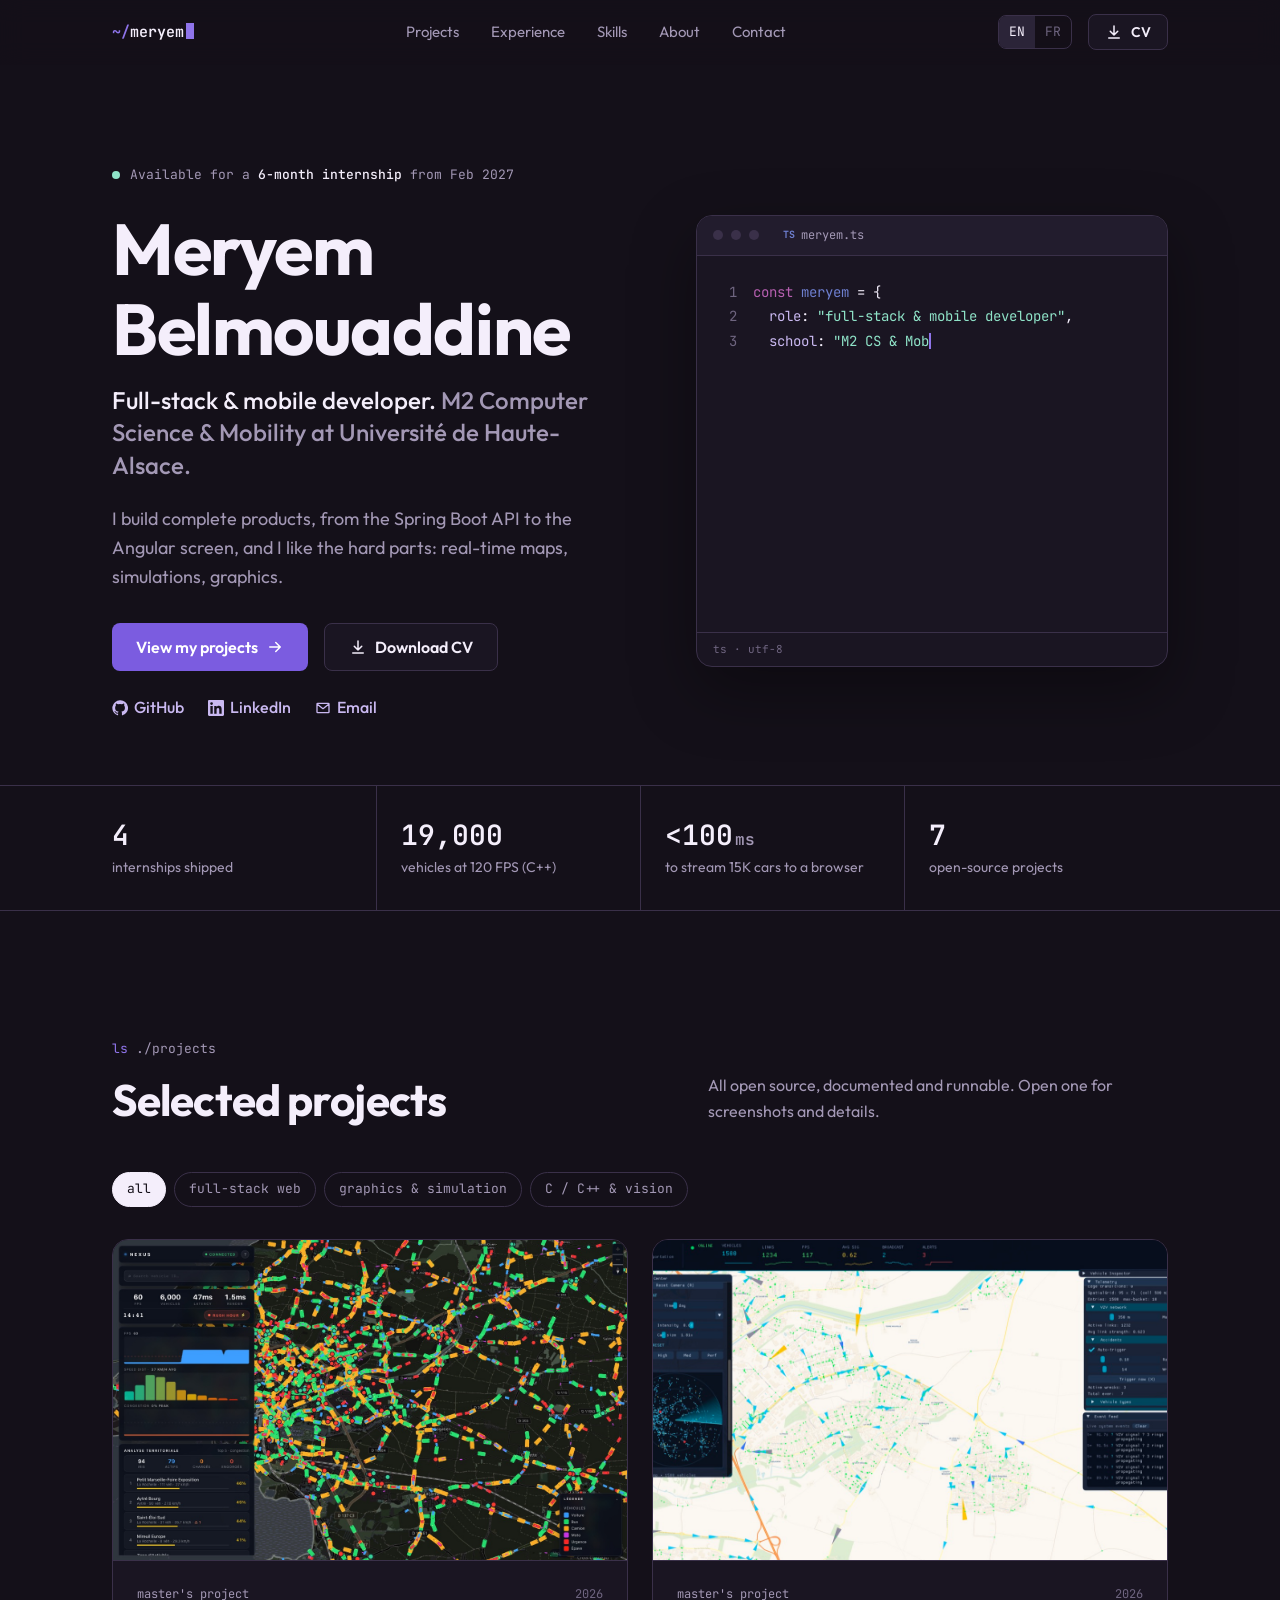
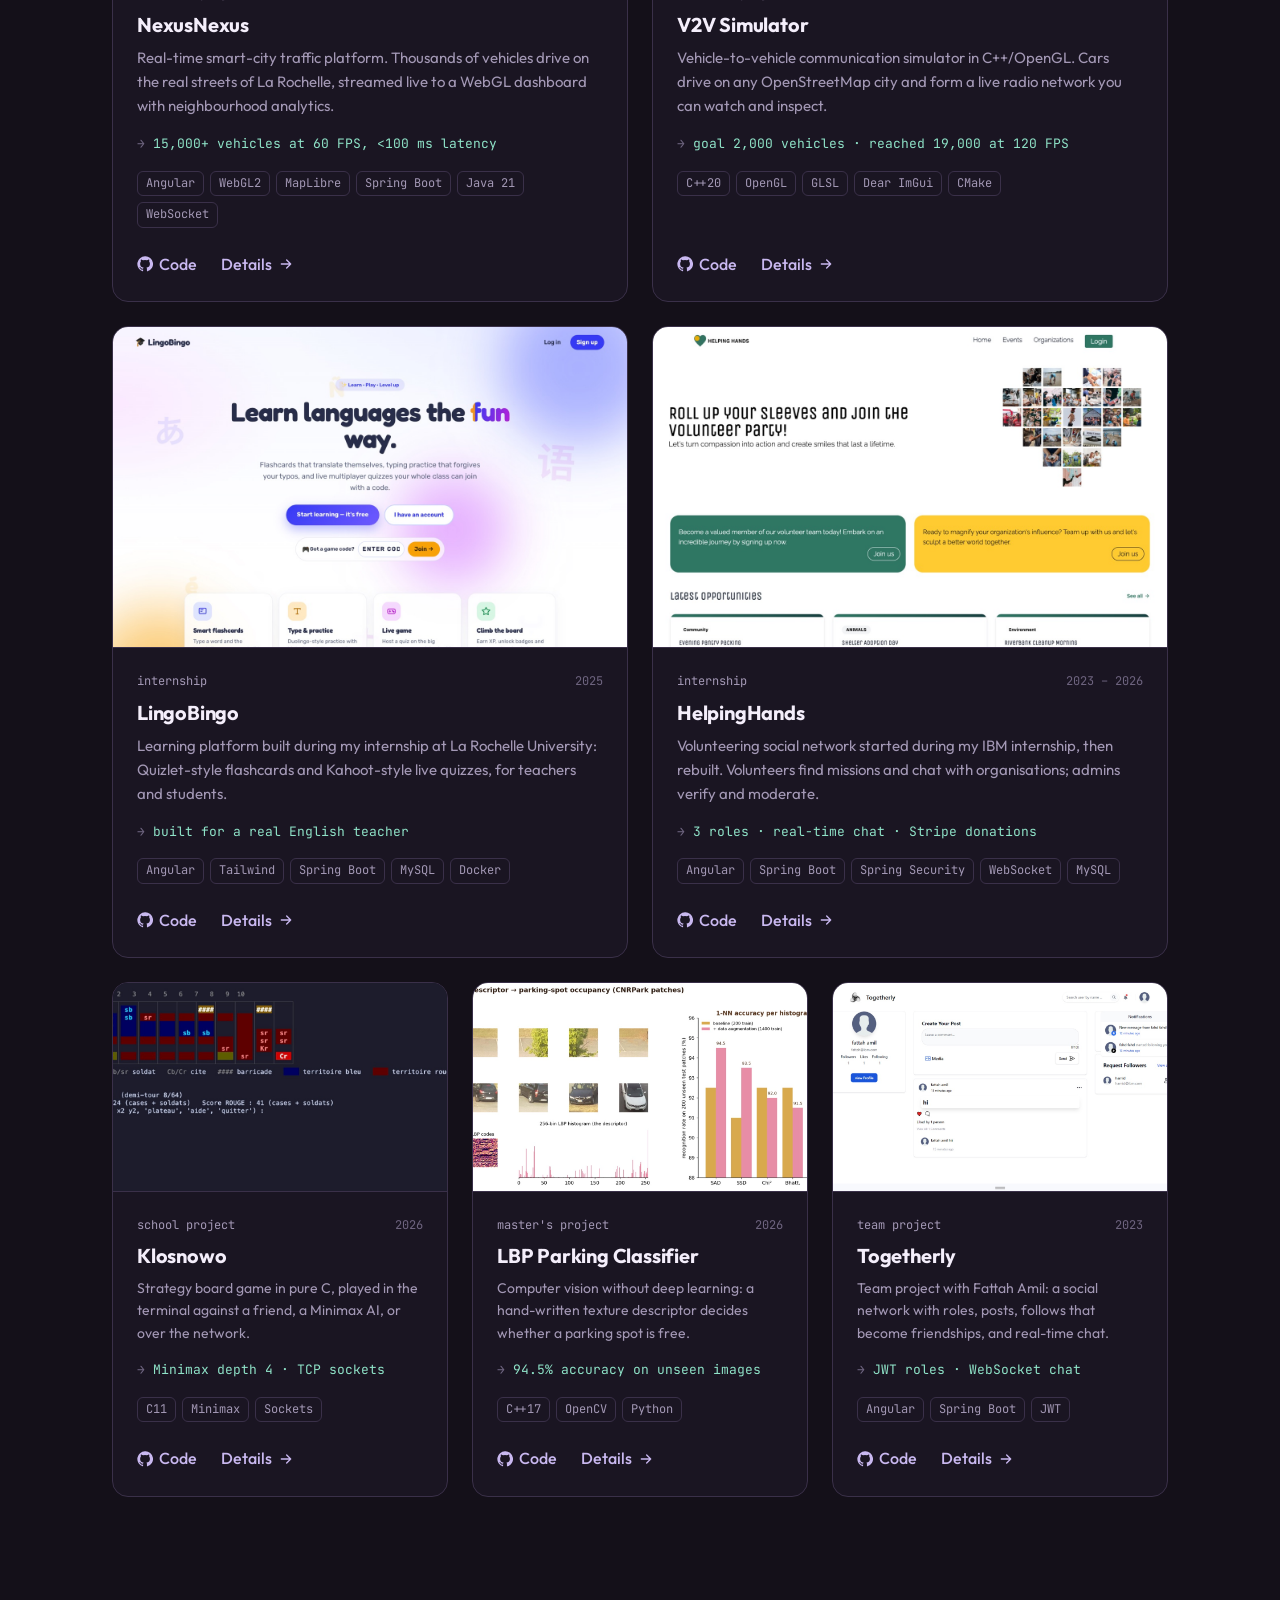
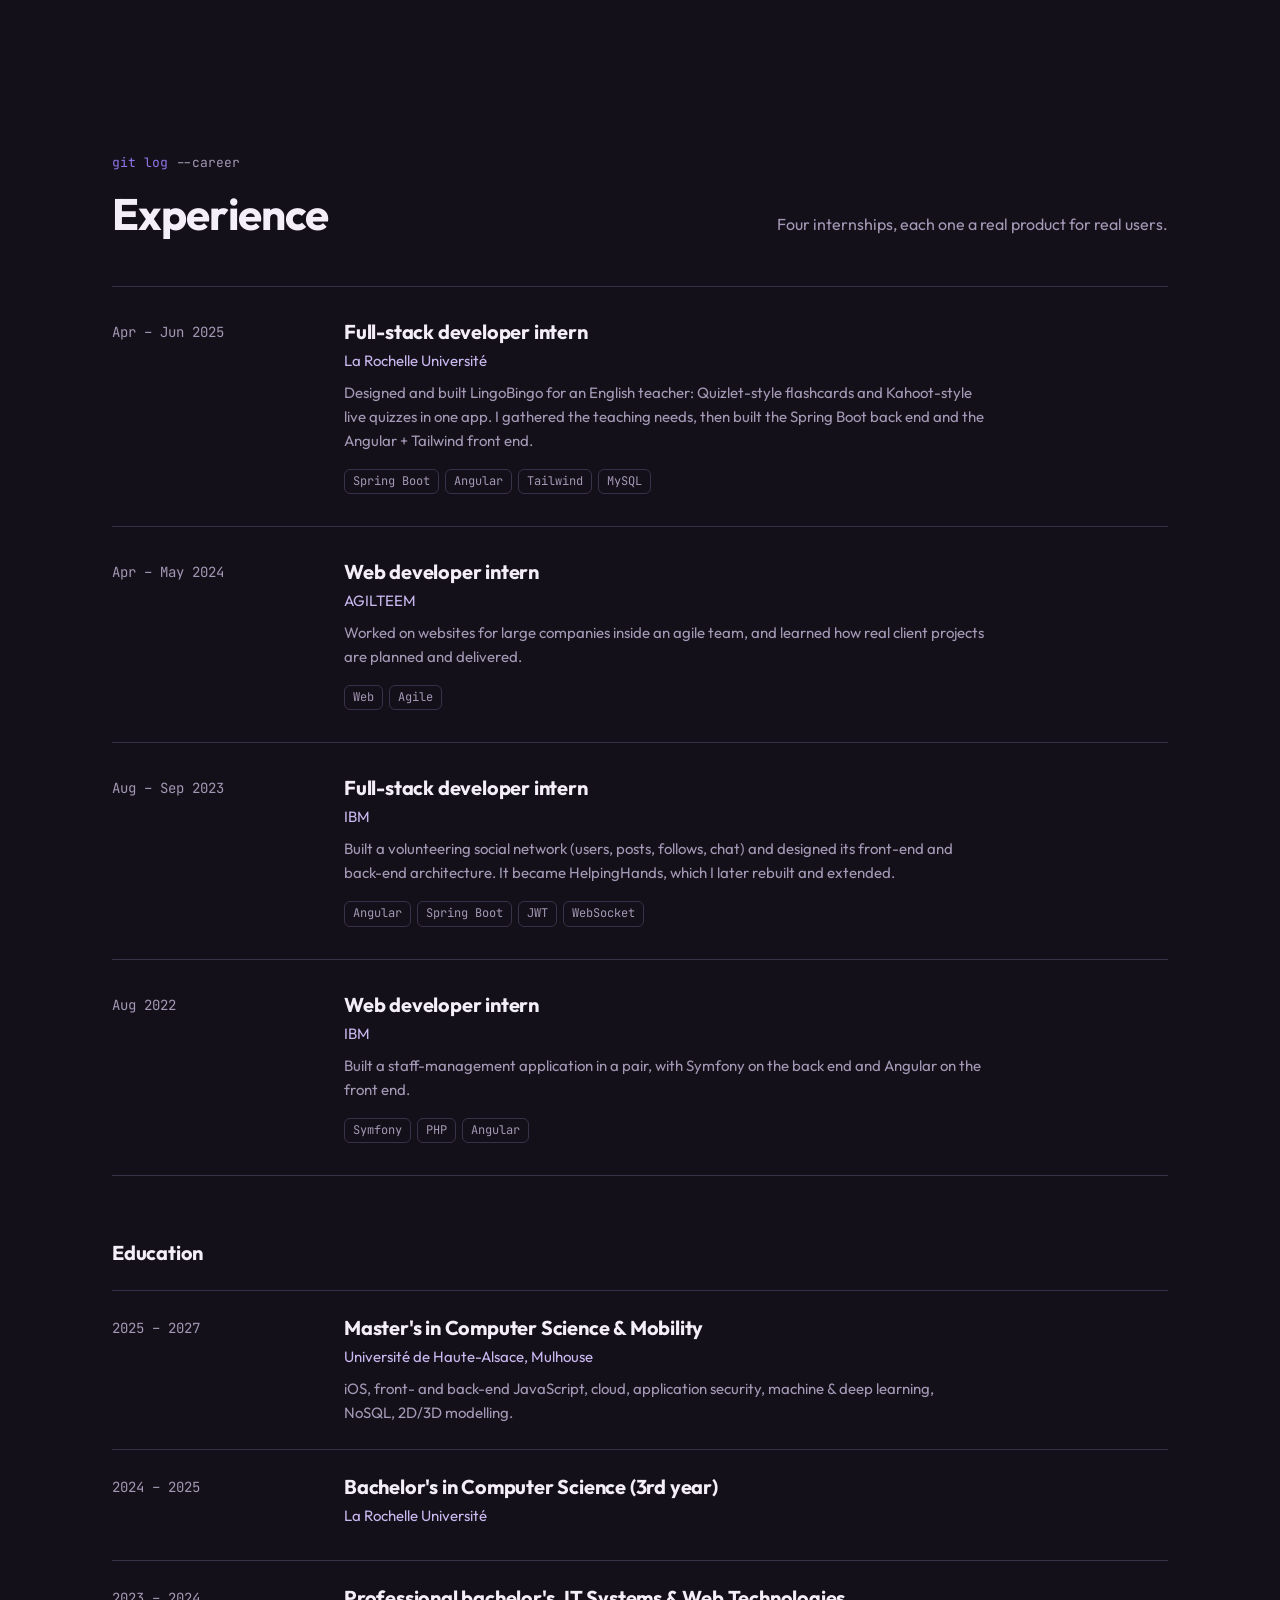
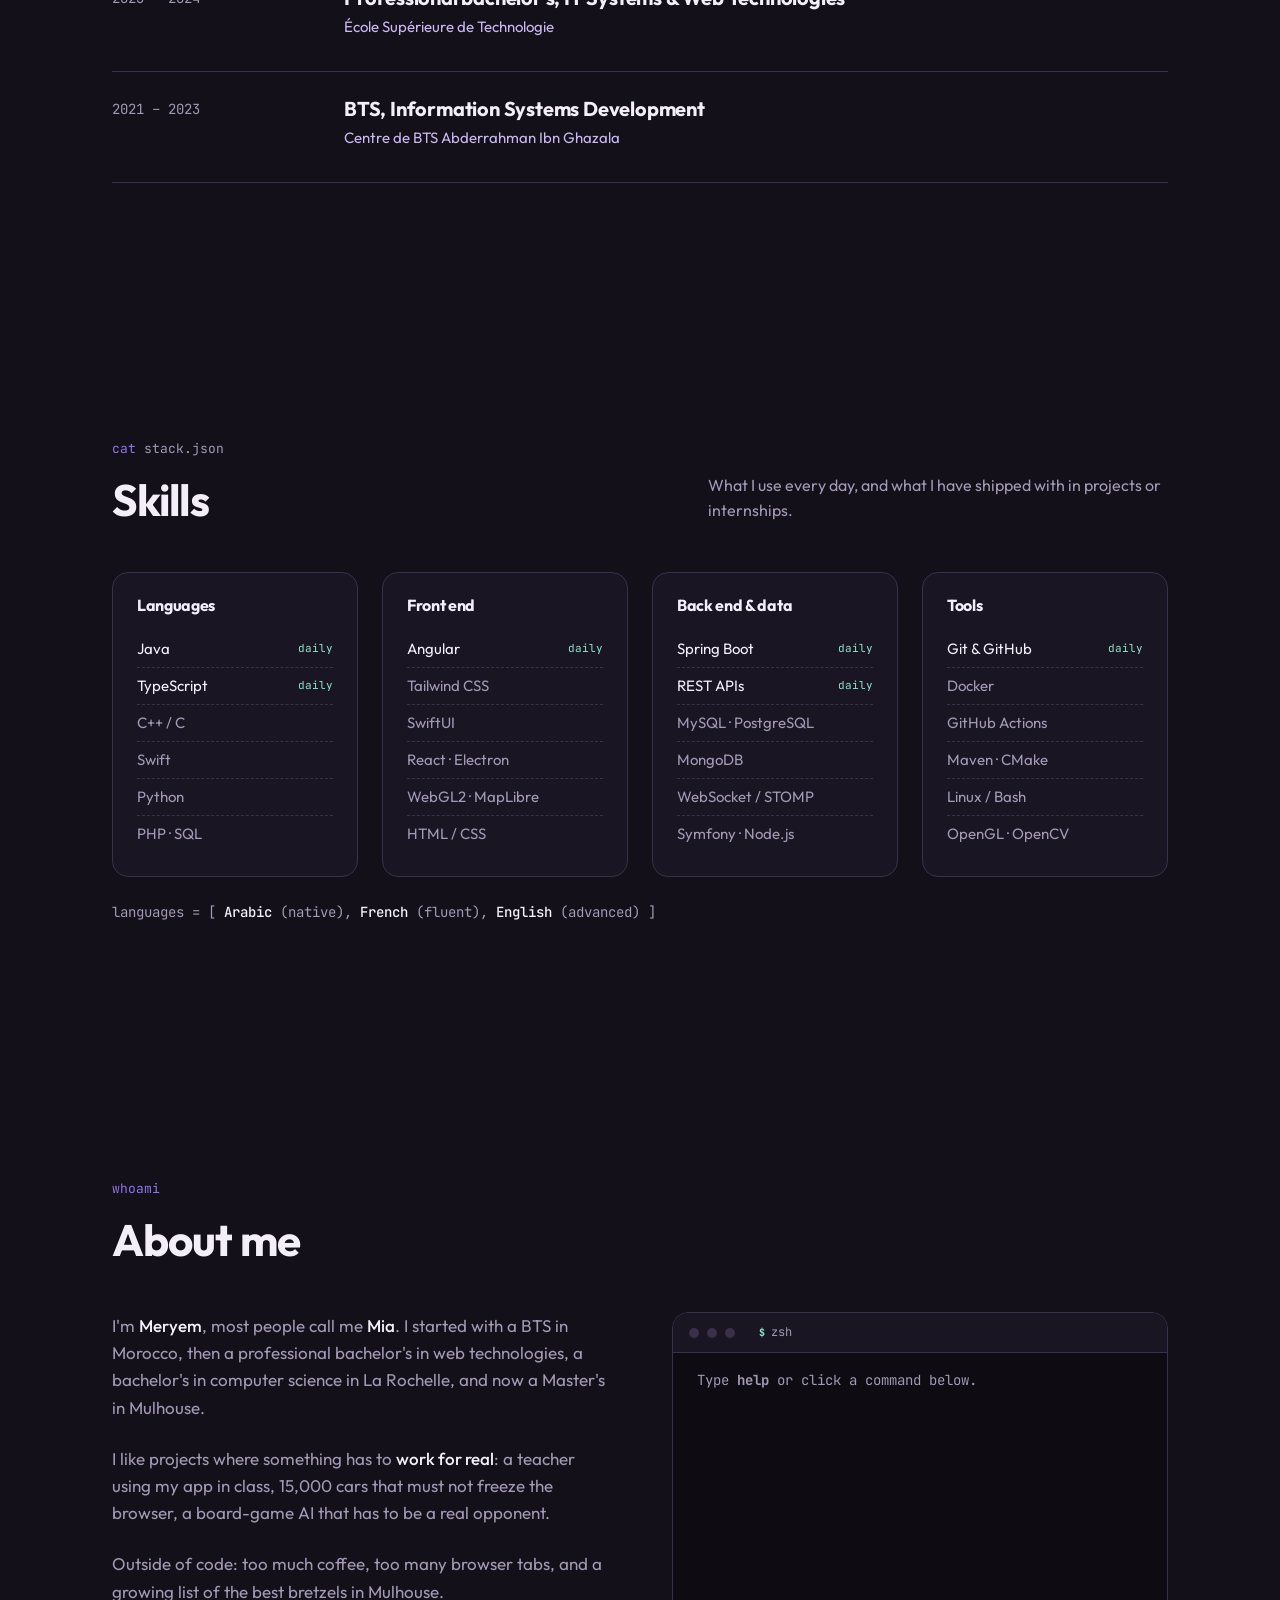
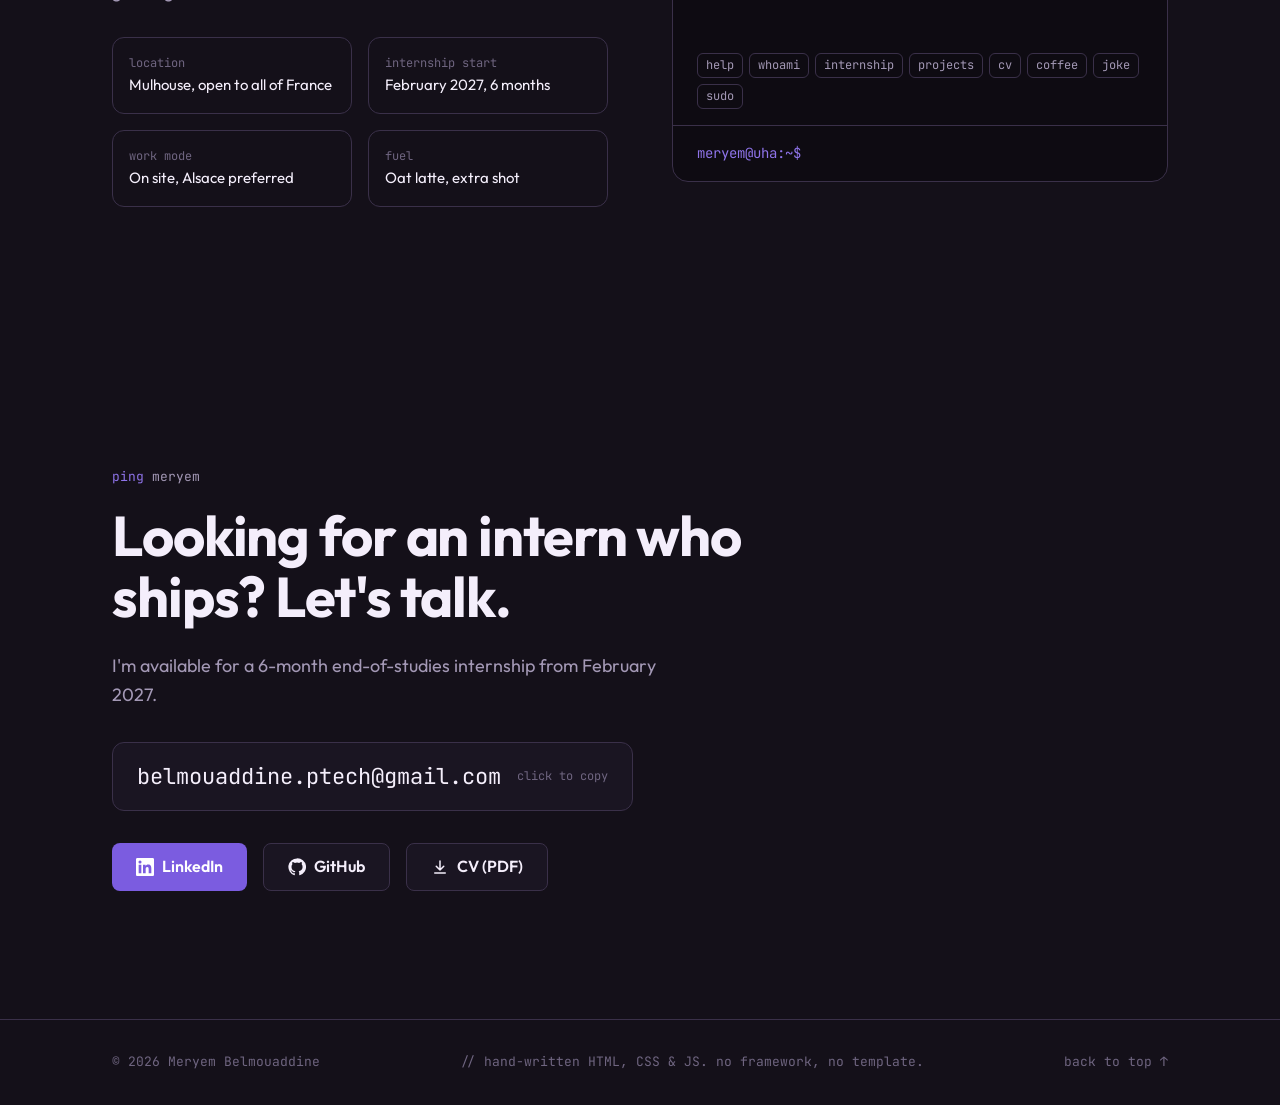
==== index.html @ edc2e223 "Redesign: dark Bloom palette, clear hierarchy, code editor hero, terminal" ====
<!DOCTYPE html>
<html lang="en">
<head>
<meta charset="UTF-8">
<meta name="viewport" content="width=device-width, initial-scale=1.0">
<title>Meryem Belmouaddine · Full-stack &amp; mobile developer</title>
<meta name="description" content="Meryem Belmouaddine, Master's student in Computer Science &amp; Mobility (Université de Haute-Alsace). Full-stack &amp; mobile developer looking for a 6-month end-of-studies internship from February 2027.">
<meta name="author" content="Meryem Belmouaddine">
<meta name="theme-color" content="#141019">
<meta name="color-scheme" content="dark">
<link rel="canonical" href="https://miaaa3.github.io/">
<meta property="og:type" content="website">
<meta property="og:url" content="https://miaaa3.github.io/">
<meta property="og:title" content="Meryem Belmouaddine · Full-stack &amp; mobile developer">
<meta property="og:description" content="M2 Computer Science &amp; Mobility · 4 internships (IBM ×2, AGILTEEM, La Rochelle University) · looking for a 6-month internship from Feb 2027.">
<meta property="og:image" content="https://miaaa3.github.io/assets/og-image.png">
<meta name="twitter:card" content="summary_large_image">
<link rel="icon" href="assets/favicon.svg" type="image/svg+xml">
<link rel="preconnect" href="https://fonts.googleapis.com">
<link rel="preconnect" href="https://fonts.gstatic.com" crossorigin>
<link href="https://fonts.googleapis.com/css2?family=Outfit:wght@400;500;600;700&family=JetBrains+Mono:ital,wght@0,400;0,500;0,600;1,400&display=swap" rel="stylesheet">
<link rel="stylesheet" href="css/style.css">
<script type="application/ld+json">
{"@context":"https://schema.org","@type":"Person","name":"Meryem Belmouaddine","jobTitle":"Full-stack & mobile developer","url":"https://miaaa3.github.io/",
 "sameAs":["https://github.com/miaaa3","https://www.linkedin.com/in/meryem-belmouaddine"]}
</script>
</head>
<body>
<a class="skip-link" href="#main" data-i18n="skip">Skip to content</a>

<svg width="0" height="0" style="position:absolute" aria-hidden="true">
  <symbol id="i-github" viewBox="0 0 24 24"><path fill="currentColor" d="M12 .5a11.5 11.5 0 0 0-3.64 22.41c.58.1.79-.25.79-.56v-2c-3.2.7-3.88-1.37-3.88-1.37-.53-1.33-1.28-1.69-1.28-1.69-1.05-.71.08-.7.08-.7 1.16.08 1.77 1.19 1.77 1.19 1.03 1.77 2.71 1.26 3.37.96.1-.75.4-1.26.73-1.55-2.56-.29-5.25-1.28-5.25-5.69 0-1.26.45-2.29 1.19-3.1-.12-.29-.52-1.46.11-3.05 0 0 .97-.31 3.17 1.18a11 11 0 0 1 5.77 0c2.2-1.49 3.17-1.18 3.17-1.18.63 1.59.23 2.76.11 3.05.74.81 1.19 1.84 1.19 3.1 0 4.42-2.7 5.39-5.27 5.68.41.36.78 1.06.78 2.14v3.17c0 .31.21.67.8.56A11.5 11.5 0 0 0 12 .5Z"/></symbol>
  <symbol id="i-linkedin" viewBox="0 0 24 24"><path fill="currentColor" d="M20.45 20.45h-3.56v-5.57c0-1.33-.03-3.04-1.85-3.04-1.86 0-2.14 1.45-2.14 2.95v5.66H9.35V9h3.41v1.56h.05c.48-.9 1.64-1.85 3.37-1.85 3.6 0 4.27 2.37 4.27 5.46v6.28ZM5.34 7.43a2.06 2.06 0 1 1 0-4.13 2.06 2.06 0 0 1 0 4.13ZM7.12 20.45H3.56V9h3.56v11.45ZM22.22 0H1.77C.79 0 0 .77 0 1.73v20.54C0 23.23.79 24 1.77 24h20.45c.98 0 1.78-.77 1.78-1.73V1.73C24 .77 23.2 0 22.22 0Z"/></symbol>
  <symbol id="i-mail" viewBox="0 0 24 24"><path fill="none" stroke="currentColor" stroke-width="2" stroke-linecap="round" stroke-linejoin="round" d="M4 5h16a1 1 0 0 1 1 1v12a1 1 0 0 1-1 1H4a1 1 0 0 1-1-1V6a1 1 0 0 1 1-1Zm-1 1 9 7 9-7"/></symbol>
  <symbol id="i-down" viewBox="0 0 24 24"><path fill="none" stroke="currentColor" stroke-width="2" stroke-linecap="round" stroke-linejoin="round" d="M12 4v12m0 0-5-5m5 5 5-5M5 20h14"/></symbol>
  <symbol id="i-arrow" viewBox="0 0 24 24"><path fill="none" stroke="currentColor" stroke-width="2" stroke-linecap="round" stroke-linejoin="round" d="M5 12h14m-6-6 6 6-6 6"/></symbol>
  <symbol id="i-ext" viewBox="0 0 24 24"><path fill="none" stroke="currentColor" stroke-width="2" stroke-linecap="round" stroke-linejoin="round" d="M14 4h6v6m0-6-9 9M19 14v5a1 1 0 0 1-1 1H5a1 1 0 0 1-1-1V6a1 1 0 0 1 1-1h5"/></symbol>
  <symbol id="i-x" viewBox="0 0 24 24"><path fill="none" stroke="currentColor" stroke-width="2" stroke-linecap="round" d="M6 6l12 12M18 6 6 18"/></symbol>
  <symbol id="i-left" viewBox="0 0 24 24"><path fill="none" stroke="currentColor" stroke-width="2" stroke-linecap="round" stroke-linejoin="round" d="m15 6-6 6 6 6"/></symbol>
  <symbol id="i-right" viewBox="0 0 24 24"><path fill="none" stroke="currentColor" stroke-width="2" stroke-linecap="round" stroke-linejoin="round" d="m9 6 6 6-6 6"/></symbol>
  <symbol id="i-menu" viewBox="0 0 24 24"><path fill="none" stroke="currentColor" stroke-width="2" stroke-linecap="round" d="M4 7h16M4 12h16M4 17h16"/></symbol>
</svg>

<header class="nav" id="nav">
  <div class="container">
    <a href="#top" class="brand" aria-label="Meryem Belmouaddine, back to top"><span class="p">~/</span>meryem<span class="cur" aria-hidden="true"></span></a>
    <nav aria-label="Main">
      <ul class="nav-links" id="navLinks">
        <li><a href="#projects" data-i18n="nav.projects">Projects</a></li>
        <li><a href="#experience" data-i18n="nav.exp">Experience</a></li>
        <li><a href="#skills" data-i18n="nav.skills">Skills</a></li>
        <li><a href="#about" data-i18n="nav.about">About</a></li>
        <li><a href="#contact" data-i18n="nav.contact">Contact</a></li>
      </ul>
    </nav>
    <div class="nav-right">
      <div class="lang" role="group" aria-label="Language">
        <button type="button" data-lang="en" aria-pressed="true">EN</button>
        <button type="button" data-lang="fr" aria-pressed="false">FR</button>
      </div>
      <a class="btn btn-secondary btn-sm nav-cv" href="assets/CV-Meryem-Belmouaddine.pdf" target="_blank" rel="noopener"><svg aria-hidden="true"><use href="#i-down"/></svg><span data-i18n="nav.cv">CV</span></a>
      <button class="menu-btn" id="menuBtn" type="button" aria-label="Menu" aria-expanded="false" aria-controls="navLinks"><svg aria-hidden="true"><use href="#i-menu"/></svg></button>
    </div>
  </div>
</header>

<main id="main">
<!-- ============ HERO ============ -->
<section class="hero" id="top">
  <div class="container">
    <div>
      <p class="status"><span class="dot" aria-hidden="true"></span><span data-i18n="hero.status">Available for a <b>6-month internship</b> from Feb 2027</span></p>
      <h1 class="h1">Meryem Belmouaddine</h1>
      <p class="role" data-i18n="hero.role"><b>Full-stack &amp; mobile developer.</b> M2 Computer Science &amp; Mobility at Université de Haute-Alsace.</p>
      <p class="lead" data-i18n="hero.lead">I build complete products, from the Spring Boot API to the Angular screen, and I like the hard parts: real-time maps, simulations, graphics.</p>
      <div class="hero-actions">
        <a href="#projects" class="btn btn-primary"><span data-i18n="hero.cta1">View my projects</span><svg aria-hidden="true"><use href="#i-arrow"/></svg></a>
        <a href="assets/CV-Meryem-Belmouaddine.pdf" class="btn btn-secondary" target="_blank" rel="noopener"><svg aria-hidden="true"><use href="#i-down"/></svg><span data-i18n="hero.cta2">Download CV</span></a>
      </div>
      <div class="hero-links">
        <a class="text-link" href="https://github.com/miaaa3" target="_blank" rel="noopener"><svg aria-hidden="true"><use href="#i-github"/></svg>GitHub</a>
        <a class="text-link" href="https://www.linkedin.com/in/meryem-belmouaddine" target="_blank" rel="noopener"><svg aria-hidden="true"><use href="#i-linkedin"/></svg>LinkedIn</a>
        <a class="text-link" href="mailto:belmouaddine.ptech@gmail.com"><svg aria-hidden="true"><use href="#i-mail"/></svg>Email</a>
      </div>
    </div>

    <div class="editor" aria-label="Code snippet describing Meryem">
      <div class="editor-bar" aria-hidden="true"><i></i><i></i><i></i><span class="editor-tab">meryem.ts</span></div>
      <pre id="code" aria-hidden="true"></pre>
      <div class="editor-foot" aria-hidden="true"><span id="codeStatus">ts · utf-8</span><span class="ok" id="codeOk"></span></div>
    </div>
  </div>
</section>

<div class="metrics">
  <div class="container">
    <div class="metric"><div class="num"><span class="count" data-to="4">4</span></div><div class="lbl" data-i18n="m.1">internships shipped</div></div>
    <div class="metric"><div class="num"><span class="count" data-to="19000">19,000</span></div><div class="lbl" data-i18n="m.2">vehicles at 120 FPS (C++)</div></div>
    <div class="metric"><div class="num">&lt;<span class="count" data-to="100">100</span><small>ms</small></div><div class="lbl" data-i18n="m.3">to stream 15K cars to a browser</div></div>
    <div class="metric"><div class="num"><span class="count" data-to="7">7</span></div><div class="lbl" data-i18n="m.4">open-source projects</div></div>
  </div>
</div>

<!-- ============ PROJECTS ============ -->
<section class="section" id="projects">
  <div class="container">
    <div class="section-head">
      <div>
        <span class="label"><span class="k">ls</span> ./projects</span>
        <h2 class="h2" data-i18n="proj.title">Selected projects</h2>
      </div>
      <p data-i18n="proj.sub">All open source, documented and runnable. Open one for screenshots and details.</p>
    </div>
    <div class="filters" role="group" aria-label="Filter projects">
      <button type="button" data-filter="all" aria-pressed="true" data-i18n="filter.all">all</button>
      <button type="button" data-filter="web" aria-pressed="false" data-i18n="filter.web">full-stack web</button>
      <button type="button" data-filter="graphics" aria-pressed="false" data-i18n="filter.graphics">graphics &amp; simulation</button>
      <button type="button" data-filter="systems" aria-pressed="false" data-i18n="filter.systems">C / C++ &amp; vision</button>
    </div>
    <div class="grid-featured" id="featured"></div>
    <div class="grid-more" id="more"></div>
  </div>
</section>

<!-- ============ EXPERIENCE ============ -->
<section class="section" id="experience">
  <div class="container">
    <div class="section-head">
      <div>
        <span class="label"><span class="k">git log</span> --career</span>
        <h2 class="h2" data-i18n="exp.title">Experience</h2>
      </div>
      <p data-i18n="exp.sub">Four internships, each one a real product for real users.</p>
    </div>
    <div class="rows">
      <article class="row reveal">
        <div class="when" data-i18n="exp.1.date">Apr – Jun 2025</div>
        <div>
          <h3 class="h3" data-i18n="exp.1.role">Full-stack developer intern</h3>
          <div class="org">La Rochelle Université</div>
          <p data-i18n="exp.1.desc">Designed and built LingoBingo for an English teacher: Quizlet-style flashcards and Kahoot-style live quizzes in one app. I gathered the teaching needs, then built the Spring Boot back end and the Angular + Tailwind front end.</p>
          <div class="tags"><span class="tag">Spring Boot</span><span class="tag">Angular</span><span class="tag">Tailwind</span><span class="tag">MySQL</span></div>
        </div>
      </article>
      <article class="row reveal">
        <div class="when" data-i18n="exp.2.date">Apr – May 2024</div>
        <div>
          <h3 class="h3" data-i18n="exp.2.role">Web developer intern</h3>
          <div class="org">AGILTEEM</div>
          <p data-i18n="exp.2.desc">Worked on websites for large companies inside an agile team, and learned how real client projects are planned and delivered.</p>
          <div class="tags"><span class="tag">Web</span><span class="tag">Agile</span></div>
        </div>
      </article>
      <article class="row reveal">
        <div class="when" data-i18n="exp.3.date">Aug – Sep 2023</div>
        <div>
          <h3 class="h3" data-i18n="exp.3.role">Full-stack developer intern</h3>
          <div class="org">IBM</div>
          <p data-i18n="exp.3.desc">Built a volunteering social network (users, posts, follows, chat) and designed its front-end and back-end architecture. It became HelpingHands, which I later rebuilt and extended.</p>
          <div class="tags"><span class="tag">Angular</span><span class="tag">Spring Boot</span><span class="tag">JWT</span><span class="tag">WebSocket</span></div>
        </div>
      </article>
      <article class="row reveal">
        <div class="when" data-i18n="exp.4.date">Aug 2022</div>
        <div>
          <h3 class="h3" data-i18n="exp.4.role">Web developer intern</h3>
          <div class="org">IBM</div>
          <p data-i18n="exp.4.desc">Built a staff-management application in a pair, with Symfony on the back end and Angular on the front end.</p>
          <div class="tags"><span class="tag">Symfony</span><span class="tag">PHP</span><span class="tag">Angular</span></div>
        </div>
      </article>
    </div>

    <h3 class="h3 sub-head" data-i18n="edu.title">Education</h3>
    <div class="rows edu">
      <div class="row reveal"><div class="when">2025 – 2027</div><div><h3 class="h3" data-i18n="edu.1">Master's in Computer Science &amp; Mobility</h3><div class="org">Université de Haute-Alsace, Mulhouse</div><p data-i18n="edu.1.desc">iOS, front- and back-end JavaScript, cloud, application security, machine &amp; deep learning, NoSQL, 2D/3D modelling.</p></div></div>
      <div class="row reveal"><div class="when">2024 – 2025</div><div><h3 class="h3" data-i18n="edu.2">Bachelor's in Computer Science (3rd year)</h3><div class="org">La Rochelle Université</div></div></div>
      <div class="row reveal"><div class="when">2023 – 2024</div><div><h3 class="h3" data-i18n="edu.3">Professional bachelor's, IT Systems &amp; Web Technologies</h3><div class="org">École Supérieure de Technologie</div></div></div>
      <div class="row reveal"><div class="when">2021 – 2023</div><div><h3 class="h3" data-i18n="edu.4">BTS, Information Systems Development</h3><div class="org">Centre de BTS Abderrahman Ibn Ghazala</div></div></div>
    </div>
  </div>
</section>

<!-- ============ SKILLS ============ -->
<section class="section" id="skills">
  <div class="container">
    <div class="section-head">
      <div>
        <span class="label"><span class="k">cat</span> stack.json</span>
        <h2 class="h2" data-i18n="sk.title">Skills</h2>
      </div>
      <p data-i18n="sk.sub">What I use every day, and what I have shipped with in projects or internships.</p>
    </div>
    <div class="skills">
      <div class="skill-col reveal"><h3 data-i18n="sk.lang">Languages</h3><ul><li class="main">Java</li><li class="main">TypeScript</li><li>C++ / C</li><li>Swift</li><li>Python</li><li>PHP · SQL</li></ul></div>
      <div class="skill-col reveal"><h3 data-i18n="sk.front">Front end</h3><ul><li class="main">Angular</li><li>Tailwind CSS</li><li>SwiftUI</li><li>React · Electron</li><li>WebGL2 · MapLibre</li><li>HTML / CSS</li></ul></div>
      <div class="skill-col reveal"><h3 data-i18n="sk.back">Back end &amp; data</h3><ul><li class="main">Spring Boot</li><li class="main">REST APIs</li><li>MySQL · PostgreSQL</li><li>MongoDB</li><li>WebSocket / STOMP</li><li>Symfony · Node.js</li></ul></div>
      <div class="skill-col reveal"><h3 data-i18n="sk.tools">Tools</h3><ul><li class="main">Git &amp; GitHub</li><li>Docker</li><li>GitHub Actions</li><li>Maven · CMake</li><li>Linux / Bash</li><li>OpenGL · OpenCV</li></ul></div>
    </div>
    <p class="spoken" data-i18n="sk.spoken">languages = [ <b>Arabic</b> (native), <b>French</b> (fluent), <b>English</b> (advanced) ]</p>
  </div>
</section>

<!-- ============ ABOUT ============ -->
<section class="section" id="about">
  <div class="container">
    <div class="section-head">
      <div>
        <span class="label"><span class="k">whoami</span></span>
        <h2 class="h2" data-i18n="about.title">About me</h2>
      </div>
    </div>
    <div class="about-grid">
      <div class="about-text reveal">
        <p data-i18n="about.p1">I'm <b>Meryem</b>, most people call me <b>Mia</b>. I started with a BTS in Morocco, then a professional bachelor's in web technologies, a bachelor's in computer science in La Rochelle, and now a Master's in Mulhouse.</p>
        <p data-i18n="about.p2">I like projects where something has to <b>work for real</b>: a teacher using my app in class, 15,000 cars that must not freeze the browser, a board-game AI that has to be a real opponent.</p>
        <p data-i18n="about.p3">Outside of code: too much coffee, too many browser tabs, and a growing list of the best bretzels in Mulhouse.</p>
        <div class="facts">
          <div class="fact"><div class="k" data-i18n="f.loc.k">location</div><div class="v" data-i18n="f.loc.v">Mulhouse, open to all of France</div></div>
          <div class="fact"><div class="k" data-i18n="f.start.k">internship start</div><div class="v" data-i18n="f.start.v">February 2027, 6 months</div></div>
          <div class="fact"><div class="k" data-i18n="f.mode.k">work mode</div><div class="v" data-i18n="f.mode.v">On site, Alsace preferred</div></div>
          <div class="fact"><div class="k" data-i18n="f.fuel.k">fuel</div><div class="v" data-i18n="f.fuel.v">Oat latte, extra shot</div></div>
        </div>
      </div>

      <div class="terminal reveal">
        <div class="editor-bar" aria-hidden="true"><i></i><i></i><i></i><span class="editor-tab">zsh</span></div>
        <div class="term-out" id="termOut" role="log" aria-live="polite"></div>
        <div class="term-chips" id="termChips"></div>
        <form class="term-in" id="termForm" autocomplete="off">
          <label for="termInput">meryem@uha:~$</label>
          <input id="termInput" type="text" spellcheck="false" autocapitalize="off" aria-label="Terminal command">
        </form>
      </div>
    </div>
  </div>
</section>

<!-- ============ CONTACT ============ -->
<section class="section contact" id="contact">
  <div class="container">
    <span class="label"><span class="k">ping</span> meryem</span>
    <h2 class="h2" style="margin-top:16px" data-i18n="contact.title">Looking for an intern who ships? Let's talk.</h2>
    <p data-i18n="contact.text">I'm available for a 6-month end-of-studies internship from February 2027.</p>
    <a class="email-big" id="emailBig" href="mailto:belmouaddine.ptech@gmail.com"><span>belmouaddine.ptech@gmail.com</span><span class="copy" data-i18n="contact.copy">click to copy</span></a>
    <div class="contact-actions">
      <a class="btn btn-primary" href="https://www.linkedin.com/in/meryem-belmouaddine" target="_blank" rel="noopener"><svg aria-hidden="true"><use href="#i-linkedin"/></svg>LinkedIn</a>
      <a class="btn btn-secondary" href="https://github.com/miaaa3" target="_blank" rel="noopener"><svg aria-hidden="true"><use href="#i-github"/></svg>GitHub</a>
      <a class="btn btn-secondary" href="assets/CV-Meryem-Belmouaddine.pdf" target="_blank" rel="noopener"><svg aria-hidden="true"><use href="#i-down"/></svg><span data-i18n="contact.cv">CV (PDF)</span></a>
    </div>
  </div>
</section>
</main>

<footer>
  <div class="container">
    <span>© <span id="year">2026</span> Meryem Belmouaddine</span>
    <span data-i18n="footer">// hand-written HTML, CSS &amp; JS. no framework, no template.</span>
    <a href="#top" data-i18n="footer.top">back to top ↑</a>
  </div>
</footer>

<dialog class="modal" id="modal" aria-labelledby="modalTitle">
  <button class="modal-close" type="button" id="modalClose" aria-label="Close"><svg aria-hidden="true"><use href="#i-x"/></svg></button>
  <div class="modal-grid">
    <div class="stage">
      <div class="stage-view" id="stageView"></div>
      <div class="thumbs" id="thumbs"></div>
    </div>
    <div class="modal-info" id="modalInfo"></div>
  </div>
</dialog>
<div class="toast" id="toast" role="status"></div>

<script src="js/projects.js"></script>
<script src="js/i18n.js"></script>
<script src="js/main.js"></script>
</body>
</html>
---- css/style.css ----
/* ==========================================================================
   Meryem Belmouaddine, portfolio v2
   Palette: Bloom (dark plum). One accent: violet. Other hues are reserved
   for code syntax and status, never for decoration.
   Spacing: 8px scale. Type: Outfit (UI) + JetBrains Mono (code, labels).
   ========================================================================== */
:root{
  --bg:#141019;
  --surface:#1A1522;
  --card:#221C2D;
  --card-2:#2B2438;
  --line:#3A3049;
  --text:#F4EEFB;
  --muted:#A398B5;
  --faint:#6F6580;
  --accent:#7B5CE0;
  --accent-hover:#8F74EA;
  --link:#C9B8F0;
  /* syntax + status only */
  --mint:#8FE3C8;
  --rose:#F3A9CF;
  --amber:#F6C177;
  --orchid:#B65FB0;
  --peri:#6E7FD0;

  --s1:8px; --s2:16px; --s3:24px; --s4:32px; --s5:48px; --s6:64px; --s7:96px; --s8:128px;
  --r-sm:8px; --r-md:12px; --r-lg:16px;
  --container:1120px;
  --sans:'Outfit',system-ui,-apple-system,sans-serif;
  --mono:'JetBrains Mono',ui-monospace,Menlo,monospace;
  --ease:cubic-bezier(.2,.8,.2,1);
}

*{margin:0;padding:0;box-sizing:border-box;}
html{scroll-behavior:smooth;scroll-padding-top:72px;}
body{font-family:var(--sans);background:var(--bg);color:var(--text);font-size:16px;line-height:1.6;-webkit-font-smoothing:antialiased;overflow-x:hidden;}
a{color:inherit;text-decoration:none;}
img,video{display:block;max-width:100%;}
button{font:inherit;color:inherit;cursor:pointer;background:none;border:none;}
ul{list-style:none;}
::selection{background:var(--accent);color:#fff;}
:focus-visible{outline:2px solid var(--link);outline-offset:3px;border-radius:4px;}
.skip-link{position:absolute;left:var(--s2);top:-80px;z-index:300;background:var(--accent);color:#fff;padding:var(--s1) var(--s2);border-radius:var(--r-sm);}
.skip-link:focus{top:var(--s2);}

.container{width:100%;max-width:var(--container);margin:0 auto;padding:0 var(--s4);}

/* ============ type scale ============ */
h1,h2,h3{font-weight:700;line-height:1.1;letter-spacing:-.02em;}
.h1{font-size:clamp(2.75rem,6.5vw,4.5rem);}
.h2{font-size:clamp(2rem,4vw,2.75rem);}
.h3{font-size:1.25rem;letter-spacing:-.01em;line-height:1.3;}
.lead{font-size:1.125rem;color:var(--muted);}
.label{font-family:var(--mono);font-size:.8125rem;color:var(--muted);}
.label .k{color:var(--accent-hover);}

/* ============ buttons ============ */
.btn{display:inline-flex;align-items:center;gap:var(--s1);height:48px;padding:0 var(--s3);border-radius:var(--r-sm);font-weight:600;font-size:1rem;transition:background .2s,border-color .2s,transform .2s;white-space:nowrap;}
.btn svg{width:18px;height:18px;flex:none;}
.btn-primary{background:var(--accent);color:#fff;}
.btn-primary:hover{background:var(--accent-hover);}
.btn-secondary{border:1px solid var(--line);color:var(--text);background:var(--surface);}
.btn-secondary:hover{border-color:var(--muted);}
.btn:active{transform:translateY(1px);}
.btn-sm{height:36px;padding:0 var(--s2);font-size:.875rem;}
.text-link{color:var(--link);font-weight:500;display:inline-flex;align-items:center;gap:6px;}
.text-link svg{width:16px;height:16px;}
.text-link:hover{color:var(--text);}

/* ============ nav ============ */
.nav{position:sticky;top:0;z-index:100;background:rgba(20,16,25,.85);backdrop-filter:blur(12px);-webkit-backdrop-filter:blur(12px);border-bottom:1px solid transparent;transition:border-color .2s;}
.nav.scrolled{border-bottom-color:var(--line);}
.nav .container{display:flex;align-items:center;justify-content:space-between;height:64px;gap:var(--s3);}
.brand{font-family:var(--mono);font-size:.9375rem;font-weight:600;color:var(--text);}
.brand .p{color:var(--accent-hover);}
.brand .cur{display:inline-block;width:8px;height:1.05em;background:var(--accent-hover);vertical-align:-2px;margin-left:2px;animation:blink 1.1s steps(1) infinite;}
@keyframes blink{50%{opacity:0;}}
.nav-links{display:flex;gap:var(--s4);}
.nav-links a{font-size:.9375rem;color:var(--muted);transition:color .2s;}
.nav-links a:hover,.nav-links a.active{color:var(--text);}
.nav-right{display:flex;align-items:center;gap:var(--s2);}
.lang{display:flex;font-family:var(--mono);font-size:.8125rem;border:1px solid var(--line);border-radius:var(--r-sm);overflow:hidden;}
.lang button{padding:6px 10px;color:var(--faint);}
.lang button[aria-pressed="true"]{color:var(--text);background:var(--card-2);}
.menu-btn{display:none;width:40px;height:40px;border-radius:var(--r-sm);border:1px solid var(--line);place-items:center;}
.menu-btn svg{width:20px;height:20px;}

/* ============ hero ============ */
.hero{padding:var(--s7) 0 var(--s6);}
.hero .container{display:grid;grid-template-columns:1.1fr 1fr;gap:var(--s6);align-items:center;}
.status{display:inline-flex;align-items:center;gap:10px;font-family:var(--mono);font-size:.8125rem;color:var(--muted);margin-bottom:var(--s3);}
.status .dot{width:8px;height:8px;border-radius:50%;background:var(--mint);animation:pulse 2s infinite;}
@keyframes pulse{0%{box-shadow:0 0 0 0 rgba(143,227,200,.55);}70%{box-shadow:0 0 0 8px rgba(143,227,200,0);}100%{box-shadow:0 0 0 0 rgba(143,227,200,0);}}
.status b{color:var(--text);font-weight:500;}
.hero h1{margin-bottom:var(--s2);}
.hero .role{font-size:clamp(1.25rem,2.4vw,1.5rem);font-weight:500;color:var(--muted);margin-bottom:var(--s3);line-height:1.35;}
.hero .role b{color:var(--text);font-weight:500;}
.hero .lead{max-width:520px;margin-bottom:var(--s4);}
.hero-actions{display:flex;gap:var(--s2);flex-wrap:wrap;margin-bottom:var(--s3);}
.hero-links{display:flex;gap:var(--s3);flex-wrap:wrap;}

/* code editor */
.editor{background:var(--surface);border:1px solid var(--line);border-radius:var(--r-lg);overflow:hidden;box-shadow:0 24px 64px rgba(0,0,0,.35);}
.editor-bar{display:flex;align-items:center;gap:var(--s1);height:40px;padding:0 var(--s2);border-bottom:1px solid var(--line);background:var(--card);}
.editor-bar i{width:10px;height:10px;border-radius:50%;background:var(--line);}
.editor-tab{margin-left:var(--s2);font-family:var(--mono);font-size:.75rem;color:var(--muted);display:flex;align-items:center;gap:6px;}
.editor-tab::before{content:"TS";font-size:.625rem;font-weight:700;color:var(--peri);}
.editor pre{font-family:var(--mono);font-size:.875rem;line-height:1.75;padding:var(--s3);min-height:376px;white-space:pre;overflow-x:auto;color:var(--text);}
.editor .ln{display:inline-block;width:2ch;margin-right:var(--s2);color:var(--faint);text-align:right;user-select:none;}
.tok-k{color:var(--orchid);} .tok-v{color:var(--peri);} .tok-p{color:var(--link);}
.tok-s{color:var(--mint);} .tok-n{color:var(--amber);} .tok-c{color:var(--faint);font-style:italic;}
.caret{display:inline-block;width:2px;height:1.1em;background:var(--accent-hover);vertical-align:-3px;animation:blink 1.1s steps(1) infinite;}
.editor-foot{display:flex;justify-content:space-between;padding:var(--s1) var(--s2);border-top:1px solid var(--line);font-family:var(--mono);font-size:.6875rem;color:var(--faint);}
.editor-foot .ok{color:var(--mint);}

/* metrics */
.metrics{border-top:1px solid var(--line);border-bottom:1px solid var(--line);}
.metrics .container{display:grid;grid-template-columns:repeat(4,1fr);}
.metric{padding:var(--s4) var(--s3);border-left:1px solid var(--line);}
.metric:first-child{border-left:none;padding-left:0;}
.metric .num{font-family:var(--mono);font-size:1.75rem;font-weight:600;line-height:1.2;}
.metric .num small{font-size:1rem;color:var(--muted);margin-left:2px;}
.metric .lbl{font-size:.875rem;color:var(--muted);margin-top:4px;}

/* ============ sections ============ */
.section{padding:var(--s8) 0;}
.section-head{display:flex;justify-content:space-between;align-items:flex-end;gap:var(--s3);margin-bottom:var(--s5);flex-wrap:wrap;}
.section-head .label{display:block;margin-bottom:var(--s2);}
.section-head p{color:var(--muted);max-width:460px;}
.reveal{opacity:0;transform:translateY(16px);transition:opacity .6s var(--ease),transform .6s var(--ease);}
.reveal.visible{opacity:1;transform:none;}

/* ============ projects ============ */
.filters{display:flex;gap:var(--s1);flex-wrap:wrap;margin-bottom:var(--s4);}
.filters button{font-family:var(--mono);font-size:.8125rem;padding:6px 14px;border:1px solid var(--line);border-radius:999px;color:var(--muted);transition:.2s;}
.filters button:hover{color:var(--text);border-color:var(--muted);}
.filters button[aria-pressed="true"]{background:var(--text);border-color:var(--text);color:var(--bg);}
.grid-featured{display:grid;grid-template-columns:repeat(2,1fr);gap:var(--s3);}
.grid-more{display:grid;grid-template-columns:repeat(3,1fr);gap:var(--s3);margin-top:var(--s3);}
.card{background:var(--surface);border:1px solid var(--line);border-radius:var(--r-lg);overflow:hidden;display:flex;flex-direction:column;transition:border-color .25s,transform .25s var(--ease);}
.card:hover{border-color:#54476a;transform:translateY(-4px);}
.card.hidden{display:none;}
.media{position:relative;display:block;aspect-ratio:16/10;background:var(--card);overflow:hidden;width:100%;border-bottom:1px solid var(--line);}
.media img,.media video{position:absolute;inset:0;width:100%;height:100%;object-fit:cover;object-position:top center;transition:opacity .4s,transform .6s var(--ease);}
.media video{opacity:0;}
.media.playing video{opacity:1;}
.card:hover .media img,.card:hover .media video{transform:scale(1.03);}
.media-hint{position:absolute;right:var(--s2);bottom:var(--s2);font-family:var(--mono);font-size:.75rem;padding:4px 10px;border-radius:999px;background:rgba(20,16,25,.85);color:var(--text);border:1px solid var(--line);opacity:0;transform:translateY(4px);transition:.25s;}
.card:hover .media-hint,.media:focus-visible .media-hint{opacity:1;transform:none;}
.card-body{padding:var(--s3);display:flex;flex-direction:column;flex:1;}
.card-top{display:flex;justify-content:space-between;align-items:center;gap:var(--s2);margin-bottom:var(--s1);}
.kind{font-family:var(--mono);font-size:.75rem;color:var(--muted);}
.year{font-family:var(--mono);font-size:.75rem;color:var(--faint);}
.card h3{margin-bottom:var(--s1);}
.card .desc{color:var(--muted);font-size:.9375rem;margin-bottom:var(--s2);}
.metric-line{font-family:var(--mono);font-size:.8125rem;color:var(--mint);margin-bottom:var(--s2);}
.metric-line::before{content:"→ ";color:var(--faint);}
.tags{display:flex;flex-wrap:wrap;gap:6px;margin-bottom:var(--s3);}
.tag{font-family:var(--mono);font-size:.75rem;color:var(--muted);padding:2px 8px;border:1px solid var(--line);border-radius:6px;}
.card-links{margin-top:auto;display:flex;gap:var(--s3);}
.grid-more .card .desc{font-size:.875rem;}

/* ============ modal ============ */
dialog.modal{border:1px solid var(--line);padding:0;border-radius:var(--r-lg);width:min(1040px,94vw);max-width:none;max-height:90vh;background:var(--surface);color:var(--text);overflow:hidden;margin:auto;}
dialog.modal::backdrop{background:rgba(10,8,14,.75);backdrop-filter:blur(4px);}
dialog.modal[open]{animation:pop .3s var(--ease);}
@keyframes pop{from{opacity:0;transform:translateY(12px);}}
.modal-grid{display:grid;grid-template-columns:1.45fr 1fr;max-height:90vh;}
.stage{background:#0E0B12;display:flex;flex-direction:column;min-height:0;}
.stage-view{flex:1;display:grid;place-items:center;min-height:280px;position:relative;}
.stage-view img,.stage-view video{max-width:100%;max-height:66vh;object-fit:contain;}
.stage-nav{position:absolute;top:50%;transform:translateY(-50%);width:40px;height:40px;border-radius:50%;background:var(--card-2);border:1px solid var(--line);display:grid;place-items:center;}
.stage-nav.prev{left:var(--s2);} .stage-nav.next{right:var(--s2);}
.thumbs{display:flex;gap:var(--s1);padding:var(--s2);overflow-x:auto;border-top:1px solid var(--line);}
.thumbs button{flex:none;width:80px;height:50px;border-radius:6px;overflow:hidden;border:1px solid var(--line);opacity:.55;transition:.2s;}
.thumbs button[aria-current="true"]{opacity:1;border-color:var(--link);}
.thumbs img{width:100%;height:100%;object-fit:cover;}
.thumbs .vid{display:grid;place-items:center;font-family:var(--mono);font-size:.75rem;background:var(--card);}
.modal-info{padding:var(--s4);overflow-y:auto;}
.modal-info h3{font-size:1.75rem;margin:var(--s1) 0 var(--s2);}
.modal-info p{color:var(--muted);margin-bottom:var(--s3);font-size:.9375rem;}
.modal-info ul{margin-bottom:var(--s3);}
.modal-info li{position:relative;padding-left:var(--s3);margin-bottom:var(--s1);font-size:.9375rem;}
.modal-info li::before{content:">";position:absolute;left:0;font-family:var(--mono);color:var(--accent-hover);}
.modal-info li b{font-weight:600;}
.modal-close{position:absolute;top:var(--s2);right:var(--s2);z-index:5;width:40px;height:40px;border-radius:50%;background:var(--card-2);border:1px solid var(--line);display:grid;place-items:center;}
.modal-close svg,.stage-nav svg{width:18px;height:18px;}

/* ============ experience ============ */
.rows{border-top:1px solid var(--line);}
.row{display:grid;grid-template-columns:200px 1fr;gap:var(--s4);padding:var(--s4) 0;border-bottom:1px solid var(--line);}
.row .when{font-family:var(--mono);font-size:.875rem;color:var(--muted);padding-top:2px;}
.row h3{margin-bottom:4px;}
.row .org{color:var(--link);font-size:.9375rem;margin-bottom:var(--s1);}
.row p{color:var(--muted);font-size:.9375rem;max-width:640px;margin-bottom:var(--s2);}
.row .tags{margin-bottom:0;}
.sub-head{margin:var(--s6) 0 var(--s3);}
.edu .row{padding:var(--s3) 0;}
.edu .row p{margin-bottom:0;}

/* ============ skills ============ */
.skills{display:grid;grid-template-columns:repeat(4,1fr);gap:var(--s3);}
.skill-col{background:var(--surface);border:1px solid var(--line);border-radius:var(--r-lg);padding:var(--s3);}
.skill-col h3{font-size:1rem;margin-bottom:var(--s2);}
.skill-col li{font-size:.9375rem;color:var(--muted);padding:6px 0;border-bottom:1px dashed var(--line);display:flex;justify-content:space-between;gap:var(--s1);}
.skill-col li:last-child{border-bottom:none;}
.skill-col li.main{color:var(--text);}
.skill-col li.main::after{content:"daily";font-family:var(--mono);font-size:.6875rem;color:var(--mint);align-self:center;}
html[lang="fr"] .skill-col li.main::after{content:"au quotidien";}
.spoken{margin-top:var(--s3);font-family:var(--mono);font-size:.875rem;color:var(--muted);}
.spoken b{color:var(--text);font-weight:500;}

/* ============ about + terminal ============ */
.about-grid{display:grid;grid-template-columns:1fr 1fr;gap:var(--s6);align-items:start;}
.about-text p{color:var(--muted);font-size:1.0625rem;margin-bottom:var(--s3);}
.about-text p b{color:var(--text);font-weight:500;}
.facts{display:grid;grid-template-columns:1fr 1fr;gap:var(--s2);margin-top:var(--s4);}
.fact{border:1px solid var(--line);border-radius:var(--r-md);padding:var(--s2);}
.fact .k{font-family:var(--mono);font-size:.75rem;color:var(--faint);}
.fact .v{font-size:.9375rem;}
.terminal{background:#0E0B12;border:1px solid var(--line);border-radius:var(--r-lg);overflow:hidden;font-family:var(--mono);font-size:.875rem;}
.terminal .editor-bar{background:var(--surface);}
.terminal .editor-tab::before{content:"$";color:var(--mint);}
.term-out{height:300px;overflow-y:auto;padding:var(--s2) var(--s3);line-height:1.7;}
.term-out div{white-space:pre-wrap;word-break:break-word;}
.term-out .cmd::before{content:"meryem@uha:~$ ";color:var(--accent-hover);}
.term-out .out{color:var(--muted);margin-bottom:var(--s1);}
.term-out .err{color:var(--rose);margin-bottom:var(--s1);}
.term-out .ok{color:var(--mint);margin-bottom:var(--s1);}
.term-out a{color:var(--link);text-decoration:underline;text-underline-offset:3px;}
.term-in{display:flex;gap:var(--s1);align-items:center;padding:var(--s2) var(--s3);border-top:1px solid var(--line);}
.term-in label{color:var(--accent-hover);white-space:nowrap;}
.term-in input{flex:1;min-width:0;background:none;border:none;outline:none;color:var(--text);font:inherit;caret-color:var(--accent-hover);}
.term-chips{display:flex;flex-wrap:wrap;gap:6px;padding:0 var(--s3) var(--s2);}
.term-chips button{font-family:var(--mono);font-size:.75rem;padding:2px 8px;border:1px solid var(--line);border-radius:6px;color:var(--muted);}
.term-chips button:hover{color:var(--text);border-color:var(--muted);}

/* ============ contact ============ */
.contact .h2{font-size:clamp(2.25rem,5vw,3.5rem);max-width:760px;margin-bottom:var(--s3);}
.contact p{color:var(--muted);font-size:1.125rem;max-width:560px;margin-bottom:var(--s4);}
.email-big{display:inline-flex;align-items:center;gap:var(--s2);font-family:var(--mono);font-size:clamp(.9375rem,2.6vw,1.375rem);color:var(--text);padding:var(--s2) var(--s3);border:1px solid var(--line);border-radius:var(--r-md);background:var(--surface);margin-bottom:var(--s4);transition:border-color .2s;max-width:100%;}
.email-big:hover{border-color:var(--accent);}
.email-big span{overflow-wrap:anywhere;}
.email-big .copy{font-size:.75rem;color:var(--faint);white-space:nowrap;}
.contact-actions{display:flex;gap:var(--s2);flex-wrap:wrap;}

footer{border-top:1px solid var(--line);padding:var(--s4) 0;}
footer .container{display:flex;justify-content:space-between;gap:var(--s2);flex-wrap:wrap;font-family:var(--mono);font-size:.8125rem;color:var(--faint);}
footer a:hover{color:var(--text);}

.toast{position:fixed;left:50%;bottom:var(--s4);transform:translate(-50%,16px);background:var(--card-2);border:1px solid var(--line);color:var(--text);font-family:var(--mono);font-size:.8125rem;padding:10px 16px;border-radius:var(--r-sm);opacity:0;transition:.3s;z-index:400;pointer-events:none;}
.toast.show{opacity:1;transform:translate(-50%,0);}

/* ============ responsive ============ */
@media (max-width:1000px){
  .hero .container{grid-template-columns:1fr;gap:var(--s5);}
  .skills{grid-template-columns:repeat(2,1fr);}
  .grid-more{grid-template-columns:repeat(2,1fr);}
  .about-grid{grid-template-columns:1fr;gap:var(--s5);}
  .modal-grid{grid-template-columns:1fr;overflow-y:auto;}
  .modal-info{overflow:visible;}
}
@media (max-width:820px){
  .menu-btn{display:grid;}
  .nav-links{position:fixed;top:64px;left:0;right:0;flex-direction:column;gap:0;background:var(--bg);border-bottom:1px solid var(--line);padding:var(--s1) var(--s4) var(--s2);display:none;}
  .nav-links.open{display:flex;}
  .nav-links a{display:block;padding:var(--s2) 0;border-bottom:1px solid var(--line);font-size:1rem;}
  .nav-links li:last-child a{border-bottom:none;}
  .grid-featured{grid-template-columns:1fr;}
  .metrics .container{grid-template-columns:repeat(2,1fr);}
  .metric{padding:var(--s3) var(--s2);}
  .metric:nth-child(3){border-left:none;padding-left:0;}
  .metric:nth-child(-n+2){border-bottom:1px solid var(--line);}
  .row{grid-template-columns:1fr;gap:var(--s1);}
}
@media (max-width:640px){
  .container{padding:0 var(--s2);}
  .nav-links{padding:var(--s1) var(--s2) var(--s2);}
  .hero{padding:var(--s6) 0 var(--s5);}
  .section{padding:var(--s7) 0;}
  .nav-cv{display:none;}
  .grid-more,.skills{grid-template-columns:1fr;}
  .editor pre{font-size:.6875rem;padding:var(--s2);min-height:280px;}
  .facts{grid-template-columns:1fr;}
  .term-out{height:260px;font-size:.8125rem;}
  .hero-actions .btn{flex:1;justify-content:center;}
  .metric .num{font-size:1.375rem;}
}
@media (prefers-reduced-motion:reduce){
  *,*::before,*::after{animation:none !important;transition:none !important;scroll-behavior:auto !important;}
  .reveal{opacity:1;transform:none;}
}
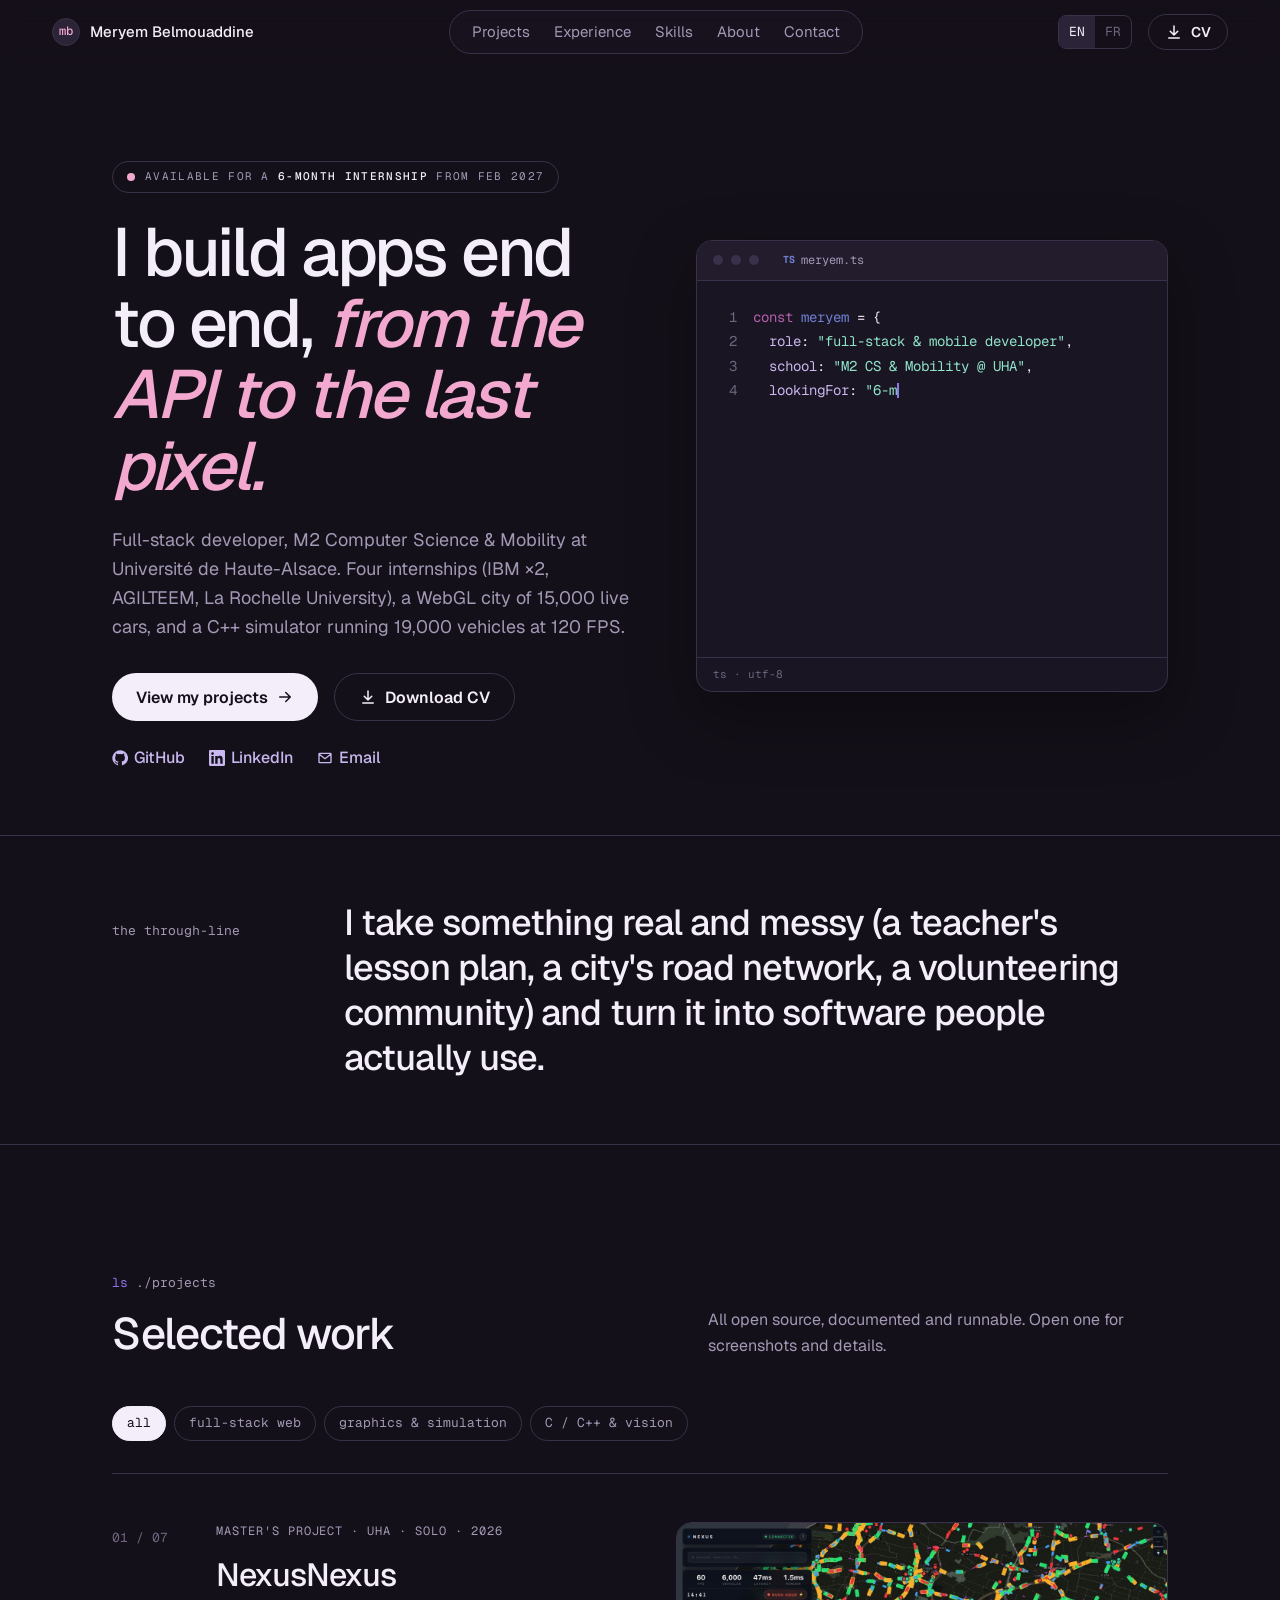
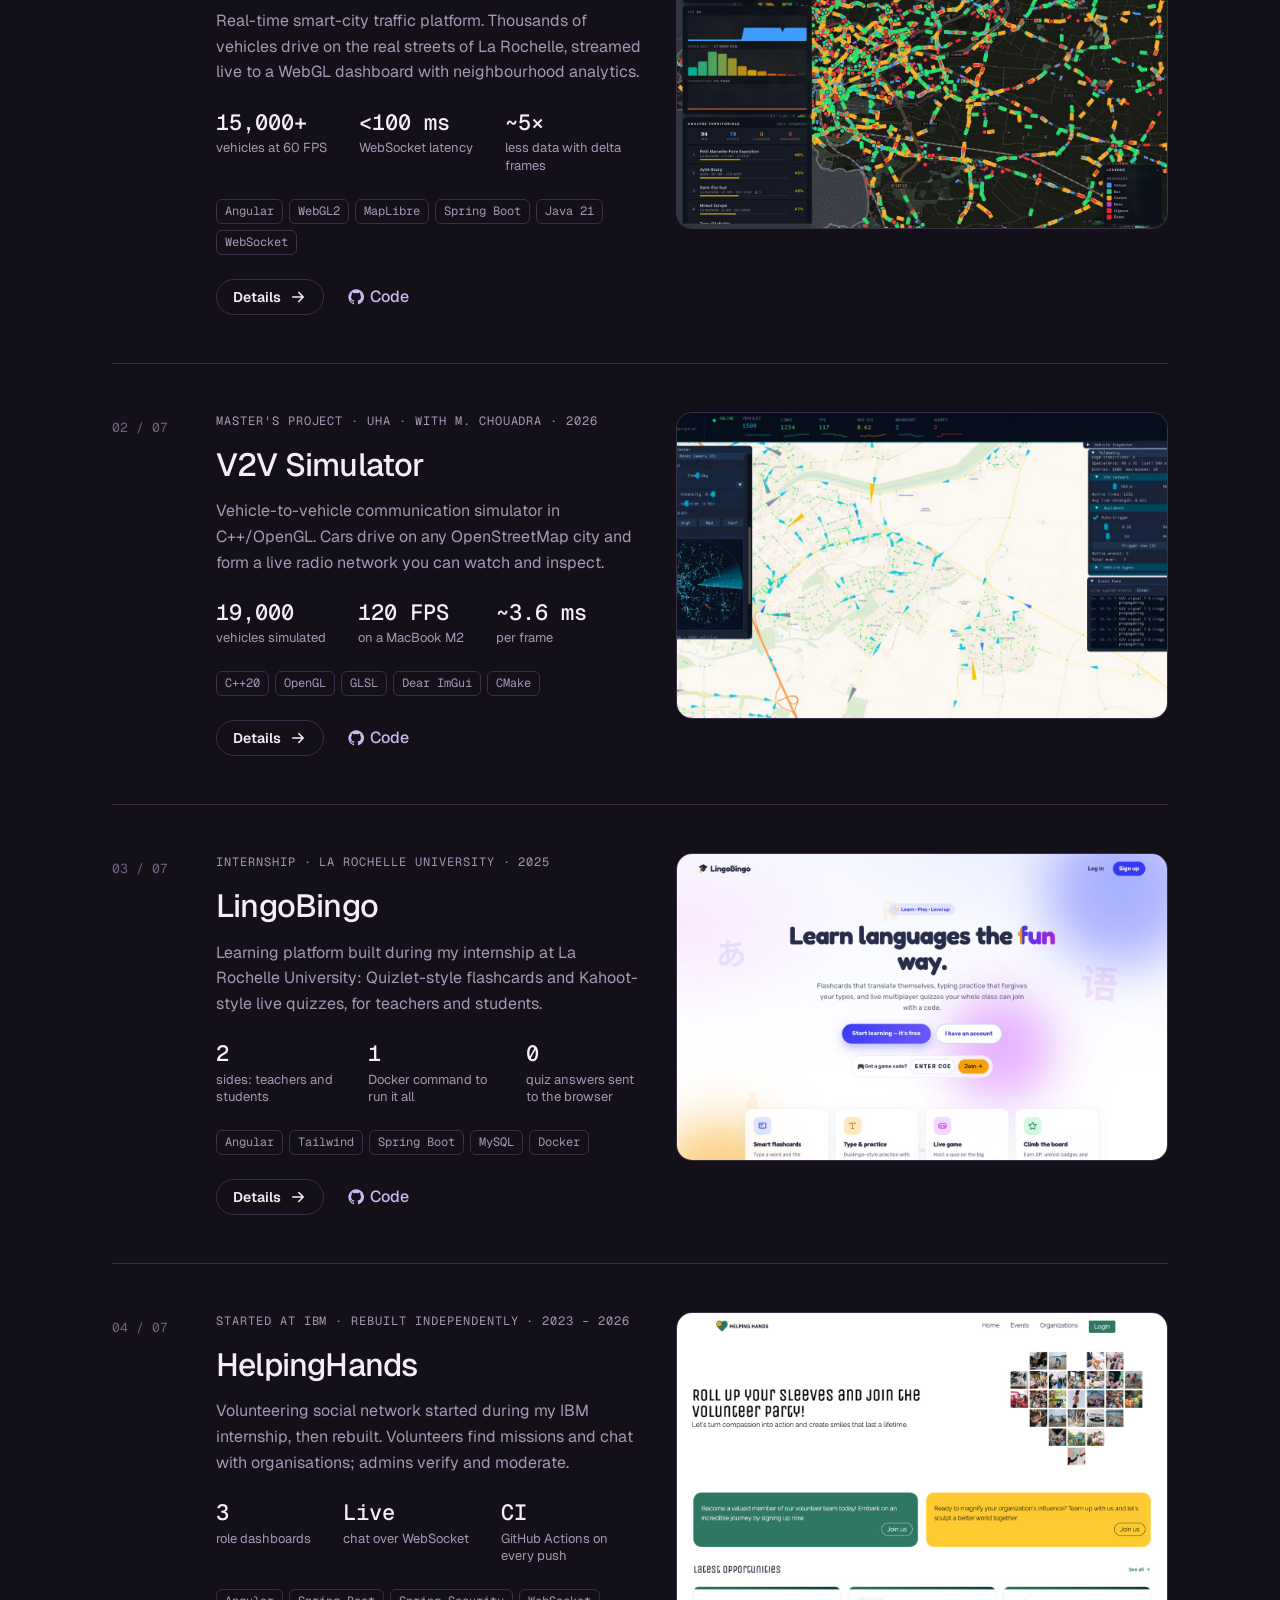
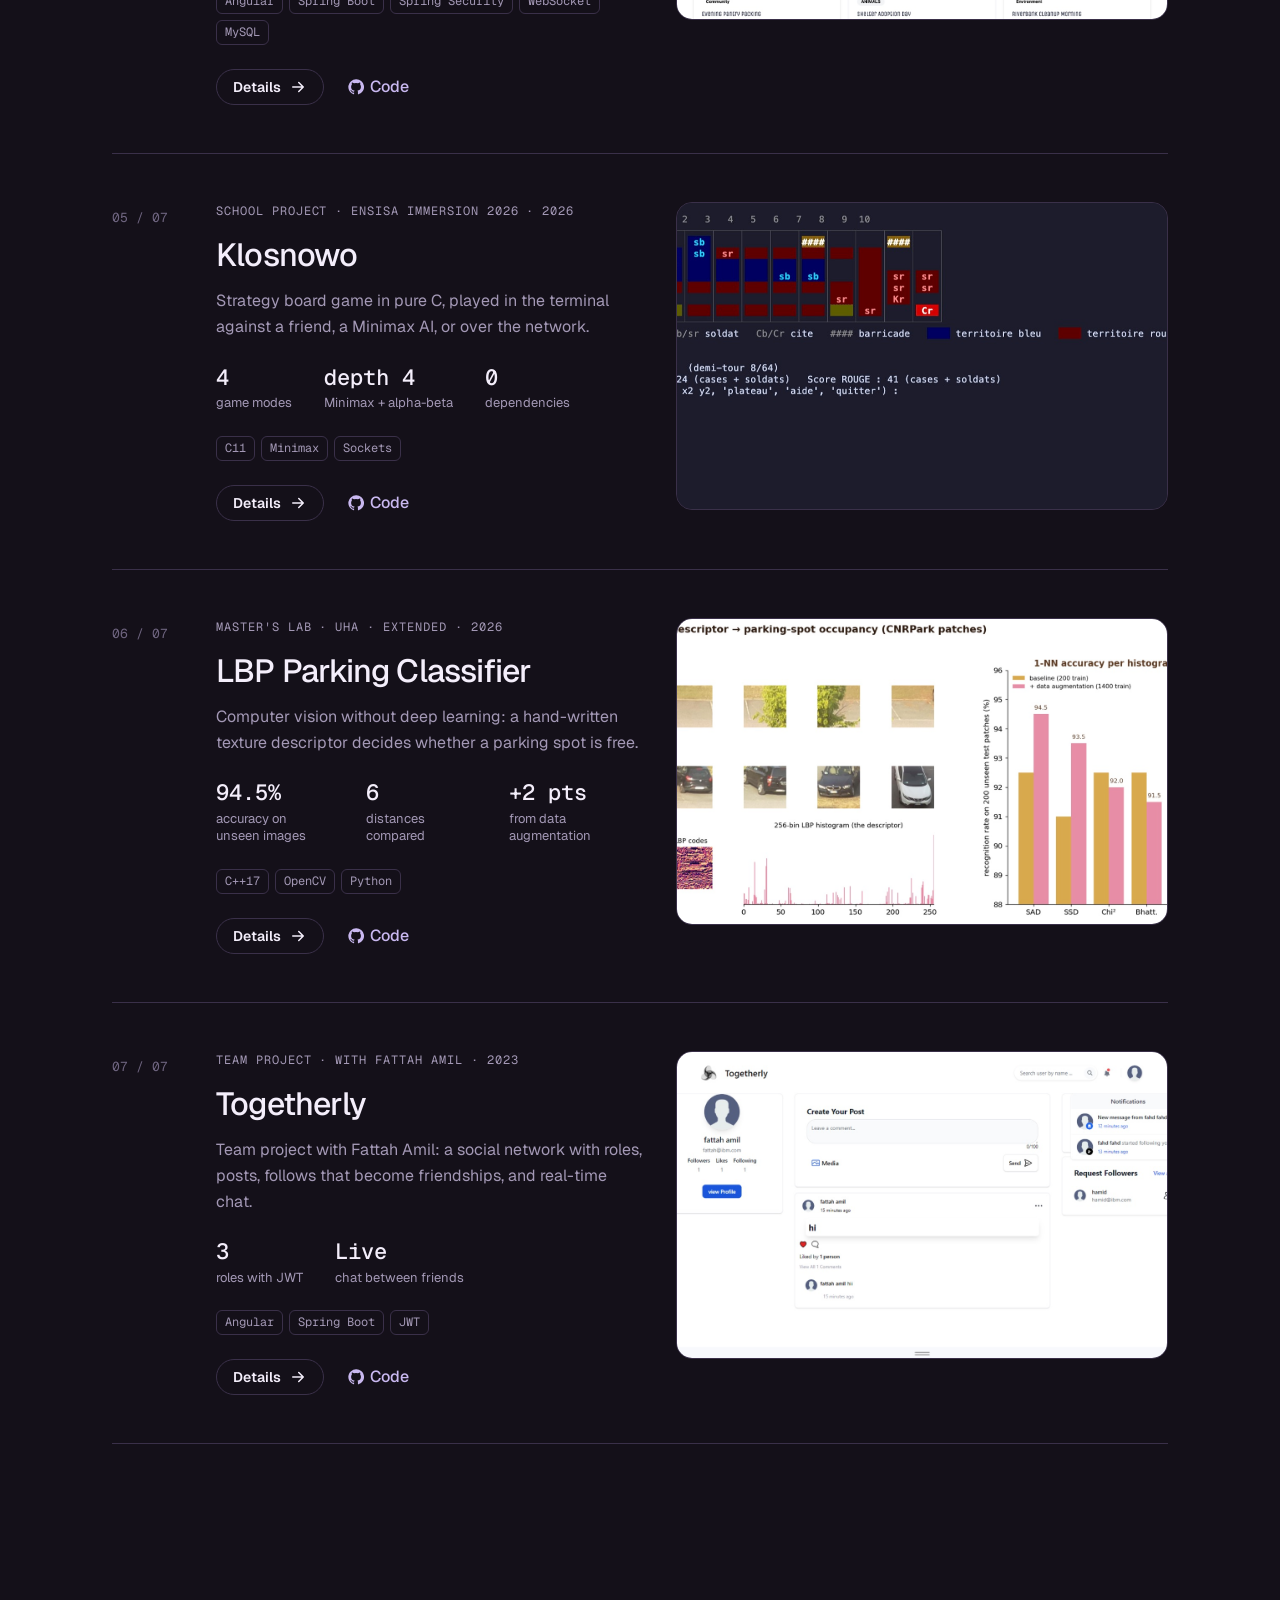
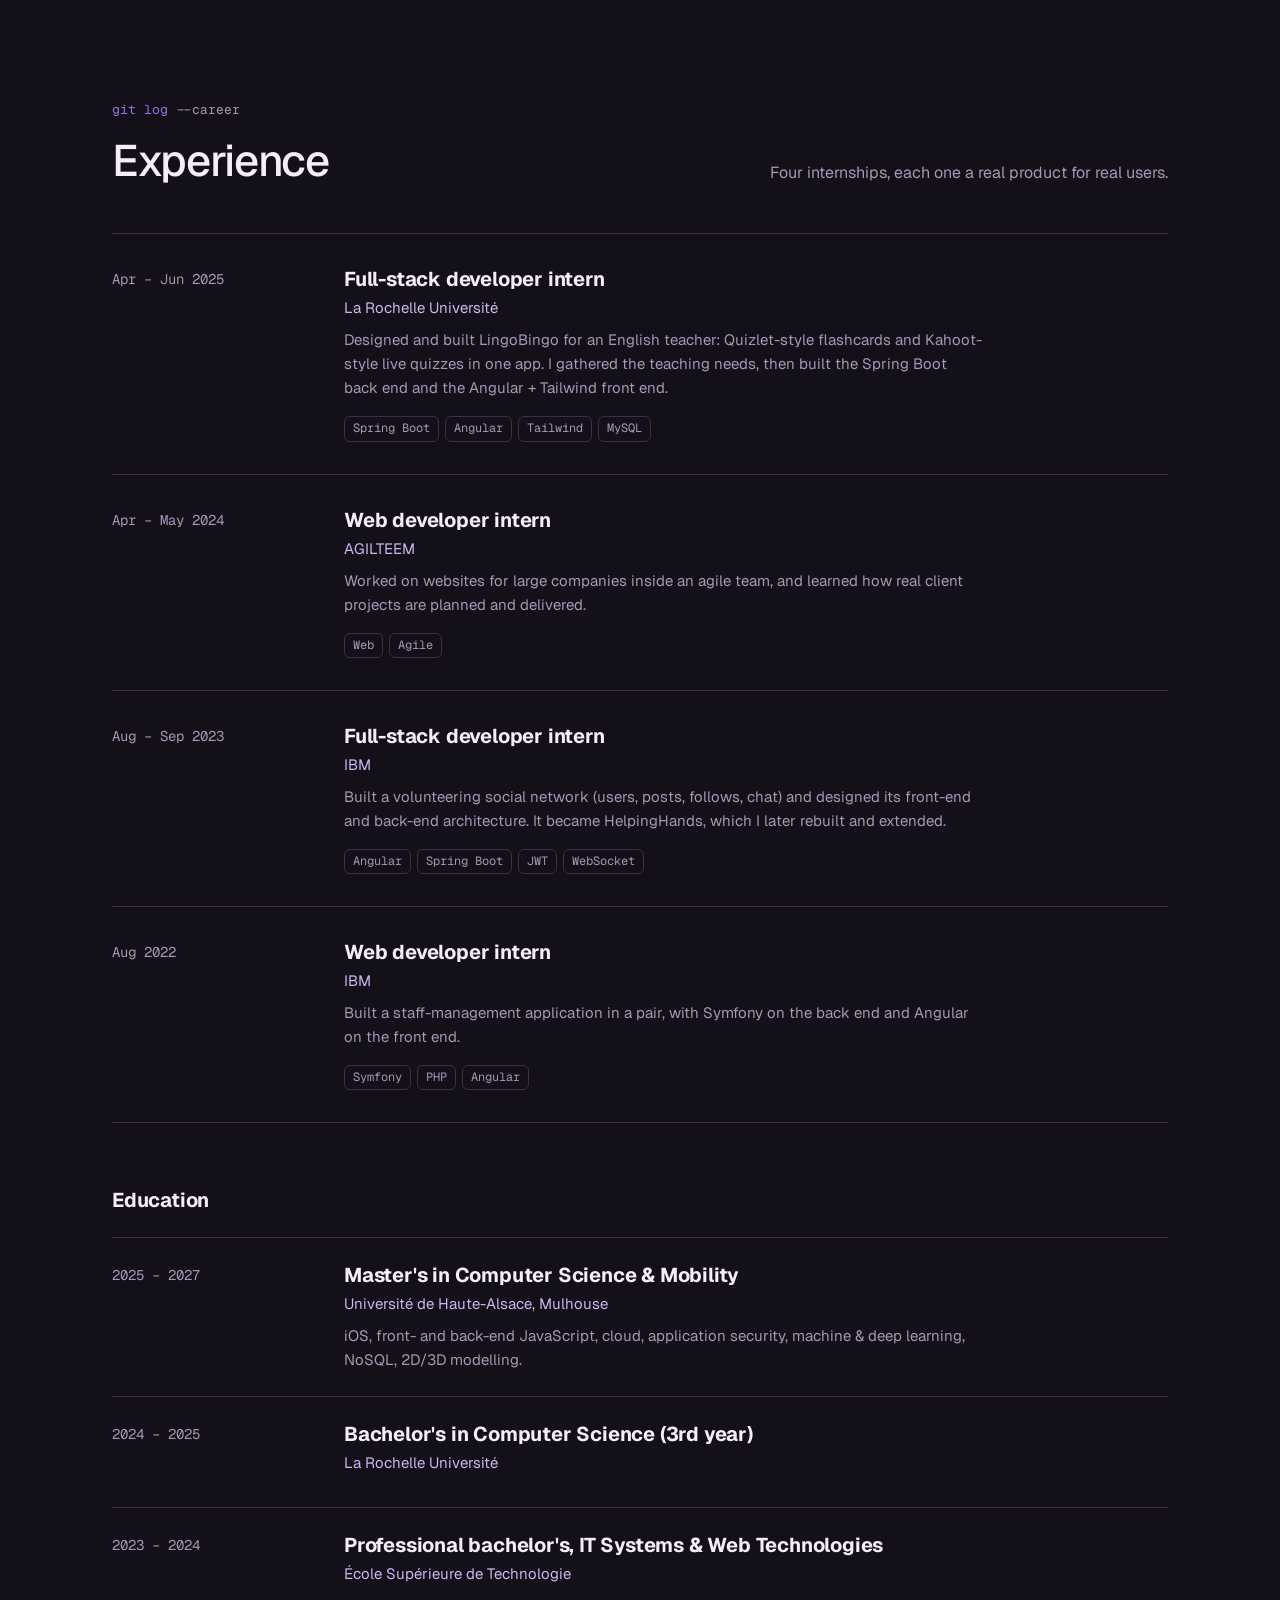
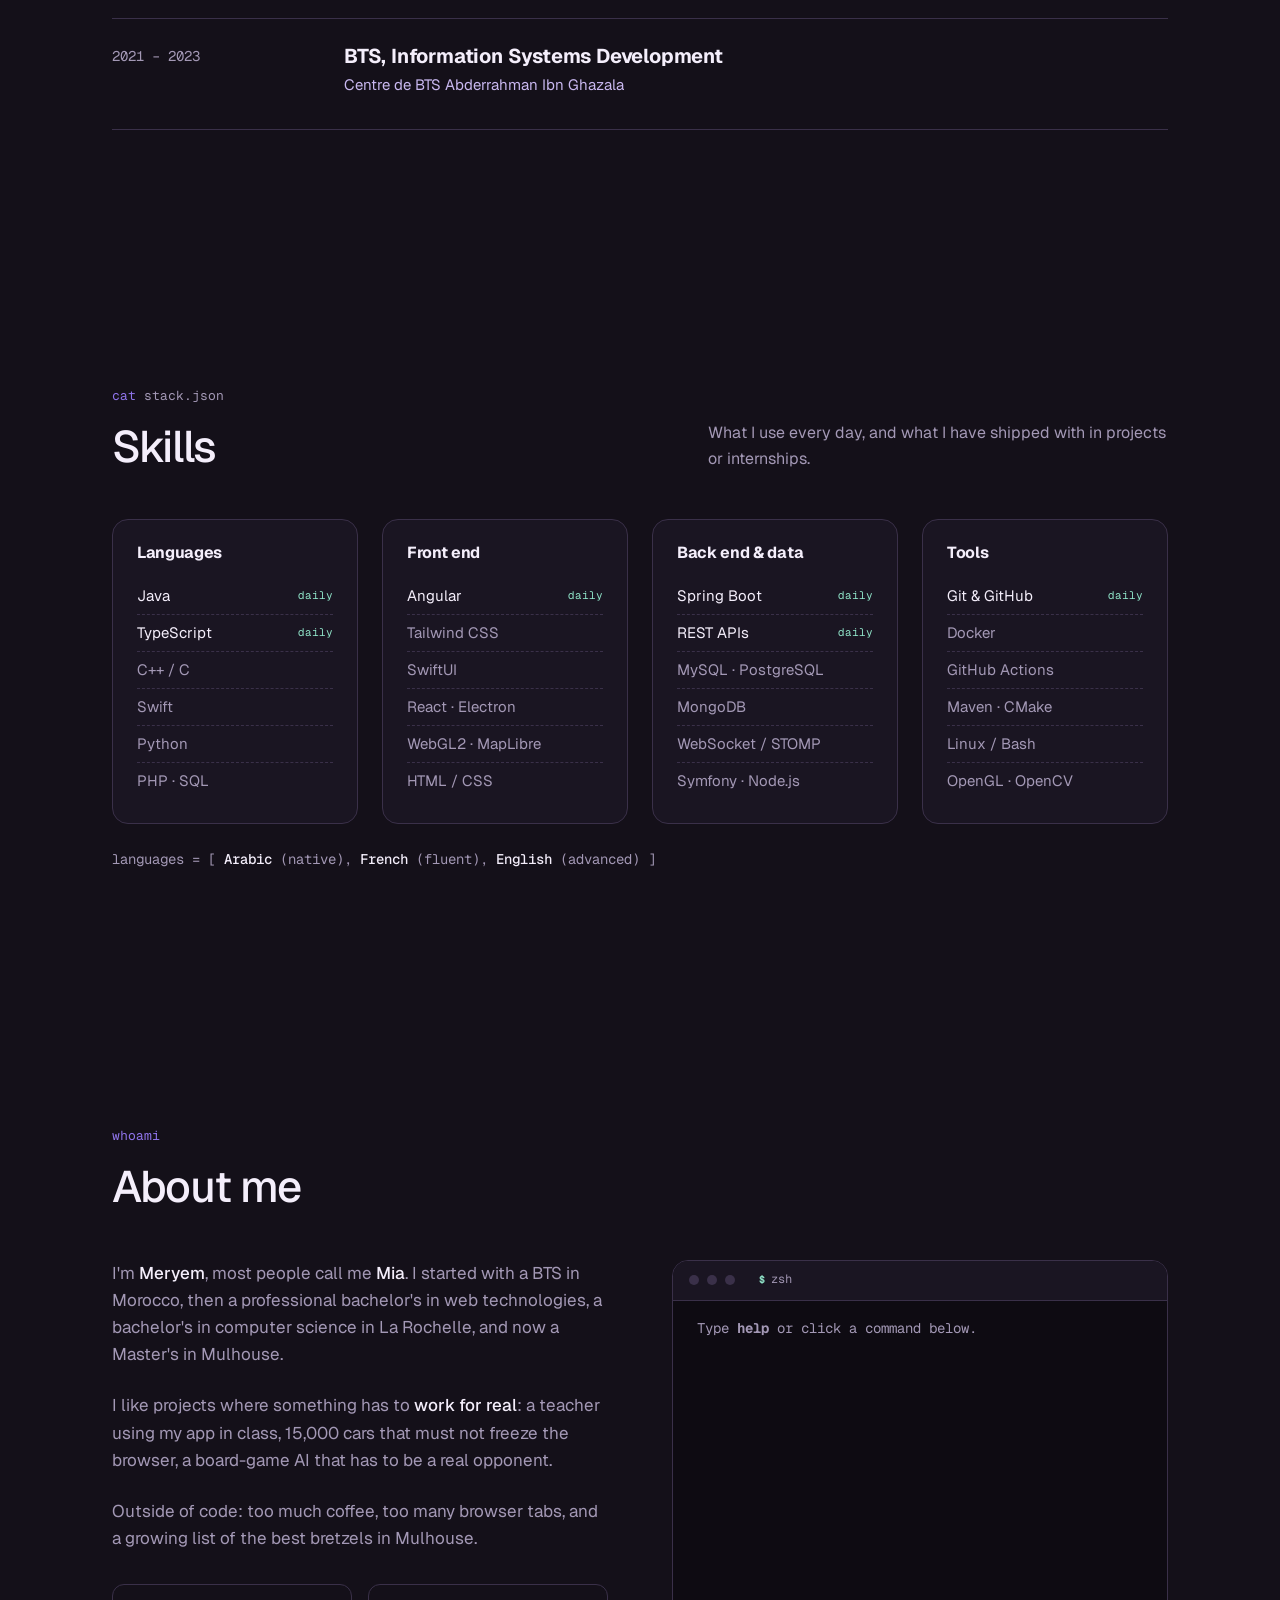
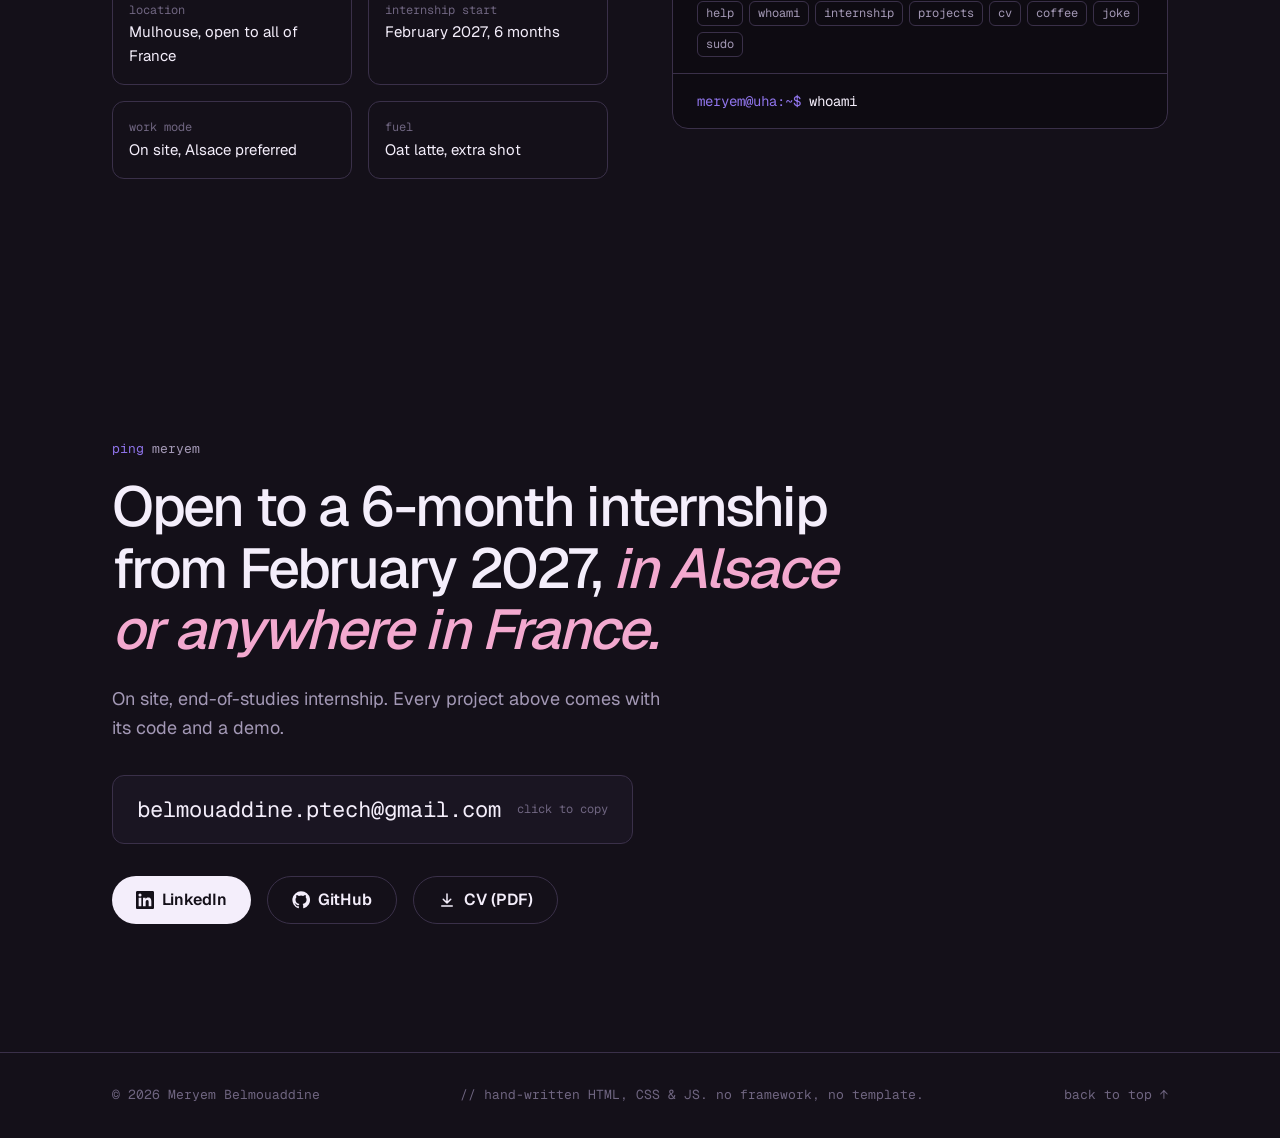
==== commit f72e976f: "Portfolio v2.1: statement headline, through-line, numbered work with figures, Geist" ====
--- a/index.html
+++ b/index.html
@@ -18,7 +18,7 @@
 <link rel="icon" href="assets/favicon.svg" type="image/svg+xml">
 <link rel="preconnect" href="https://fonts.googleapis.com">
 <link rel="preconnect" href="https://fonts.gstatic.com" crossorigin>
-<link href="https://fonts.googleapis.com/css2?family=Outfit:wght@400;500;600;700&family=JetBrains+Mono:ital,wght@0,400;0,500;0,600;1,400&display=swap" rel="stylesheet">
+<link href="https://fonts.googleapis.com/css2?family=Geist:wght@400;500;600;700&family=Geist+Mono:wght@400;500&display=swap" rel="stylesheet">
 <link rel="stylesheet" href="css/style.css">
 <script type="application/ld+json">
 {"@context":"https://schema.org","@type":"Person","name":"Meryem Belmouaddine","jobTitle":"Full-stack & mobile developer","url":"https://miaaa3.github.io/",
@@ -43,8 +43,8 @@
 
 <header class="nav" id="nav">
   <div class="container">
-    <a href="#top" class="brand" aria-label="Meryem Belmouaddine, back to top"><span class="p">~/</span>meryem<span class="cur" aria-hidden="true"></span></a>
-    <nav aria-label="Main">
+    <a href="#top" class="brand" aria-label="Meryem Belmouaddine, back to top"><span class="mark" aria-hidden="true">mb</span><span class="name">Meryem Belmouaddine</span></a>
+    <nav aria-label="Main" class="nav-pill">
       <ul class="nav-links" id="navLinks">
         <li><a href="#projects" data-i18n="nav.projects">Projects</a></li>
         <li><a href="#experience" data-i18n="nav.exp">Experience</a></li>
@@ -70,9 +70,8 @@
   <div class="container">
     <div>
       <p class="status"><span class="dot" aria-hidden="true"></span><span data-i18n="hero.status">Available for a <b>6-month internship</b> from Feb 2027</span></p>
-      <h1 class="h1">Meryem Belmouaddine</h1>
-      <p class="role" data-i18n="hero.role"><b>Full-stack &amp; mobile developer.</b> M2 Computer Science &amp; Mobility at Université de Haute-Alsace.</p>
-      <p class="lead" data-i18n="hero.lead">I build complete products, from the Spring Boot API to the Angular screen, and I like the hard parts: real-time maps, simulations, graphics.</p>
+      <h1 data-i18n="hero.title">I build apps end to end, <em class="hl">from the API to the last pixel.</em></h1>
+      <p class="lead" data-i18n="hero.lead">Full-stack developer, M2 Computer Science &amp; Mobility at Université de Haute-Alsace. Four internships (IBM ×2, AGILTEEM, La Rochelle University), a WebGL city of 15,000 live cars, and a C++ simulator running 19,000 vehicles at 120 FPS.</p>
       <div class="hero-actions">
         <a href="#projects" class="btn btn-primary"><span data-i18n="hero.cta1">View my projects</span><svg aria-hidden="true"><use href="#i-arrow"/></svg></a>
         <a href="assets/CV-Meryem-Belmouaddine.pdf" class="btn btn-secondary" target="_blank" rel="noopener"><svg aria-hidden="true"><use href="#i-down"/></svg><span data-i18n="hero.cta2">Download CV</span></a>
@@ -92,14 +91,12 @@
   </div>
 </section>
 
-<div class="metrics">
-  <div class="container">
-    <div class="metric"><div class="num"><span class="count" data-to="4">4</span></div><div class="lbl" data-i18n="m.1">internships shipped</div></div>
-    <div class="metric"><div class="num"><span class="count" data-to="19000">19,000</span></div><div class="lbl" data-i18n="m.2">vehicles at 120 FPS (C++)</div></div>
-    <div class="metric"><div class="num">&lt;<span class="count" data-to="100">100</span><small>ms</small></div><div class="lbl" data-i18n="m.3">to stream 15K cars to a browser</div></div>
-    <div class="metric"><div class="num"><span class="count" data-to="7">7</span></div><div class="lbl" data-i18n="m.4">open-source projects</div></div>
-  </div>
-</div>
+<section class="throughline" aria-label="Approach">
+  <div class="container">
+    <span class="label" data-i18n="tl.k">the through-line</span>
+    <p class="reveal" data-i18n="tl.v">I take something real and messy (a teacher's lesson plan, a city's road network, a volunteering community) and turn it into software people actually use.</p>
+  </div>
+</section>
 
 <!-- ============ PROJECTS ============ -->
 <section class="section" id="projects">
@@ -107,7 +104,7 @@
     <div class="section-head">
       <div>
         <span class="label"><span class="k">ls</span> ./projects</span>
-        <h2 class="h2" data-i18n="proj.title">Selected projects</h2>
+        <h2 class="h2" data-i18n="proj.title">Selected work</h2>
       </div>
       <p data-i18n="proj.sub">All open source, documented and runnable. Open one for screenshots and details.</p>
     </div>
@@ -117,8 +114,7 @@
       <button type="button" data-filter="graphics" aria-pressed="false" data-i18n="filter.graphics">graphics &amp; simulation</button>
       <button type="button" data-filter="systems" aria-pressed="false" data-i18n="filter.systems">C / C++ &amp; vision</button>
     </div>
-    <div class="grid-featured" id="featured"></div>
-    <div class="grid-more" id="more"></div>
+    <div class="work" id="work"></div>
   </div>
 </section>
 
@@ -240,8 +236,8 @@
 <section class="section contact" id="contact">
   <div class="container">
     <span class="label"><span class="k">ping</span> meryem</span>
-    <h2 class="h2" style="margin-top:16px" data-i18n="contact.title">Looking for an intern who ships? Let's talk.</h2>
-    <p data-i18n="contact.text">I'm available for a 6-month end-of-studies internship from February 2027.</p>
+    <h2 class="h2" style="margin-top:16px" data-i18n="contact.title">Open to a 6-month internship from February 2027, <em class="hl">in Alsace or anywhere in France.</em></h2>
+    <p data-i18n="contact.text">On site, end-of-studies internship. Every project above comes with its code and a demo.</p>
     <a class="email-big" id="emailBig" href="mailto:belmouaddine.ptech@gmail.com"><span>belmouaddine.ptech@gmail.com</span><span class="copy" data-i18n="contact.copy">click to copy</span></a>
     <div class="contact-actions">
       <a class="btn btn-primary" href="https://www.linkedin.com/in/meryem-belmouaddine" target="_blank" rel="noopener"><svg aria-hidden="true"><use href="#i-linkedin"/></svg>LinkedIn</a>
--- a/css/style.css
+++ b/css/style.css
@@ -26,8 +26,8 @@
   --s1:8px; --s2:16px; --s3:24px; --s4:32px; --s5:48px; --s6:64px; --s7:96px; --s8:128px;
   --r-sm:8px; --r-md:12px; --r-lg:16px;
   --container:1120px;
-  --sans:'Outfit',system-ui,-apple-system,sans-serif;
-  --mono:'JetBrains Mono',ui-monospace,Menlo,monospace;
+  --sans:'Geist',system-ui,-apple-system,sans-serif;
+  --mono:'Geist Mono',ui-monospace,Menlo,monospace;
   --ease:cubic-bezier(.2,.8,.2,1);
 }
 
@@ -55,11 +55,11 @@
 .label .k{color:var(--accent-hover);}
 
 /* ============ buttons ============ */
-.btn{display:inline-flex;align-items:center;gap:var(--s1);height:48px;padding:0 var(--s3);border-radius:var(--r-sm);font-weight:600;font-size:1rem;transition:background .2s,border-color .2s,transform .2s;white-space:nowrap;}
+.btn{display:inline-flex;align-items:center;gap:var(--s1);height:48px;padding:0 var(--s3);border-radius:999px;font-weight:600;font-size:1rem;transition:background .2s,border-color .2s,transform .2s;white-space:nowrap;}
 .btn svg{width:18px;height:18px;flex:none;}
-.btn-primary{background:var(--accent);color:#fff;}
-.btn-primary:hover{background:var(--accent-hover);}
-.btn-secondary{border:1px solid var(--line);color:var(--text);background:var(--surface);}
+.btn-primary{background:var(--text);color:var(--bg);}
+.btn-primary:hover{background:#fff;}
+.btn-secondary{border:1px solid var(--line);color:var(--text);background:transparent;}
 .btn-secondary:hover{border-color:var(--muted);}
 .btn:active{transform:translateY(1px);}
 .btn-sm{height:36px;padding:0 var(--s2);font-size:.875rem;}
@@ -144,9 +144,9 @@
 .media img,.media video{position:absolute;inset:0;width:100%;height:100%;object-fit:cover;object-position:top center;transition:opacity .4s,transform .6s var(--ease);}
 .media video{opacity:0;}
 .media.playing video{opacity:1;}
-.card:hover .media img,.card:hover .media video{transform:scale(1.03);}
+.card:hover .media img,.card:hover .media video,.entry:hover .media img,.entry:hover .media video{transform:scale(1.03);}
 .media-hint{position:absolute;right:var(--s2);bottom:var(--s2);font-family:var(--mono);font-size:.75rem;padding:4px 10px;border-radius:999px;background:rgba(20,16,25,.85);color:var(--text);border:1px solid var(--line);opacity:0;transform:translateY(4px);transition:.25s;}
-.card:hover .media-hint,.media:focus-visible .media-hint{opacity:1;transform:none;}
+.card:hover .media-hint,.entry:hover .media-hint,.media:focus-visible .media-hint{opacity:1;transform:none;}
 .card-body{padding:var(--s3);display:flex;flex-direction:column;flex:1;}
 .card-top{display:flex;justify-content:space-between;align-items:center;gap:var(--s2);margin-bottom:var(--s1);}
 .kind{font-family:var(--mono);font-size:.75rem;color:var(--muted);}
@@ -290,3 +290,52 @@
   *,*::before,*::after{animation:none !important;transition:none !important;scroll-behavior:auto !important;}
   .reveal{opacity:1;transform:none;}
 }
+
+/* ============ v2.1: statement headlines, pill nav, numbered work ============ */
+em.hl{font-style:italic;color:var(--rose);font-weight:inherit;}
+.nav .container{max-width:1240px;}
+.brand{font-family:var(--sans);font-size:.9375rem;font-weight:500;display:flex;align-items:center;gap:10px;}
+.brand .mark{width:28px;height:28px;border-radius:50%;display:grid;place-items:center;background:var(--card-2);border:1px solid var(--line);font-family:var(--mono);font-size:.75rem;color:var(--rose);}
+.nav-pill{border:1px solid var(--line);border-radius:999px;padding:8px 22px;background:rgba(26,21,34,.6);}
+.nav-links{gap:var(--s3);}
+.hero h1{font-size:clamp(2.5rem,5.6vw,4.25rem);font-weight:500;letter-spacing:-.035em;line-height:1.05;margin-bottom:var(--s3);}
+.status{border:1px solid var(--line);border-radius:999px;padding:6px 14px;text-transform:uppercase;letter-spacing:.12em;font-size:.6875rem;}
+.status .dot{background:var(--rose);animation:pulse-rose 2s infinite;}
+@keyframes pulse-rose{0%{box-shadow:0 0 0 0 rgba(243,169,207,.5);}70%{box-shadow:0 0 0 8px rgba(243,169,207,0);}100%{box-shadow:0 0 0 0 rgba(243,169,207,0);}}
+.hero .lead{max-width:540px;}
+.throughline{border-top:1px solid var(--line);border-bottom:1px solid var(--line);padding:var(--s6) 0;}
+.throughline .container{display:grid;grid-template-columns:200px 1fr;gap:var(--s4);align-items:baseline;}
+.throughline p{font-size:clamp(1.5rem,3vw,2.25rem);font-weight:500;letter-spacing:-.025em;line-height:1.25;max-width:880px;}
+.work{border-top:1px solid var(--line);}
+.entry{display:grid;grid-template-columns:72px 1fr 1.15fr;gap:var(--s4);padding:var(--s5) 0;border-bottom:1px solid var(--line);align-items:start;}
+.entry.hidden{display:none;}
+.entry .idx{font-family:var(--mono);font-size:.8125rem;color:var(--faint);padding-top:6px;}
+.entry .role-line{font-family:var(--mono);font-size:.75rem;color:var(--muted);text-transform:uppercase;letter-spacing:.08em;margin-bottom:var(--s2);}
+.entry h3{font-size:clamp(1.5rem,2.6vw,2rem);font-weight:500;letter-spacing:-.025em;margin-bottom:var(--s2);}
+.entry .desc{color:var(--muted);margin-bottom:var(--s3);max-width:460px;}
+.figures{display:grid;grid-template-columns:repeat(3,auto);justify-content:start;gap:var(--s2) var(--s4);margin-bottom:var(--s3);}
+.figures div{display:flex;flex-direction:column;}
+.figures b{font-family:var(--mono);font-size:1.375rem;font-weight:500;color:var(--text);line-height:1.2;}
+.figures span{font-size:.8125rem;color:var(--muted);max-width:150px;line-height:1.35;margin-top:4px;}
+.entry .media{border:1px solid var(--line);border-radius:var(--r-lg);}
+.entry-links{display:flex;gap:var(--s3);flex-wrap:wrap;}
+.work-count{font-family:var(--mono);font-size:.8125rem;color:var(--faint);}
+.contact .h2{font-weight:500;letter-spacing:-.035em;}
+.section-head .h2{font-weight:500;letter-spacing:-.03em;}
+@media (max-width:1000px){
+  .entry{grid-template-columns:48px 1fr;}
+  .entry .media{grid-column:2;grid-row:1;}
+  .entry .entry-text{grid-column:2;}
+  .entry .idx{grid-row:1;}
+}
+@media (max-width:820px){
+  .nav-pill{border:none;padding:0;background:none;}
+  .throughline .container{grid-template-columns:1fr;gap:var(--s2);}
+}
+@media (max-width:640px){
+  .entry{grid-template-columns:1fr;gap:var(--s2);padding:var(--s4) 0;}
+  .entry .media,.entry .entry-text,.entry .idx{grid-column:1;grid-row:auto;}
+  .entry .idx{padding-top:0;}
+  .figures{grid-template-columns:repeat(2,auto);}
+  .brand .name{display:none;}
+}
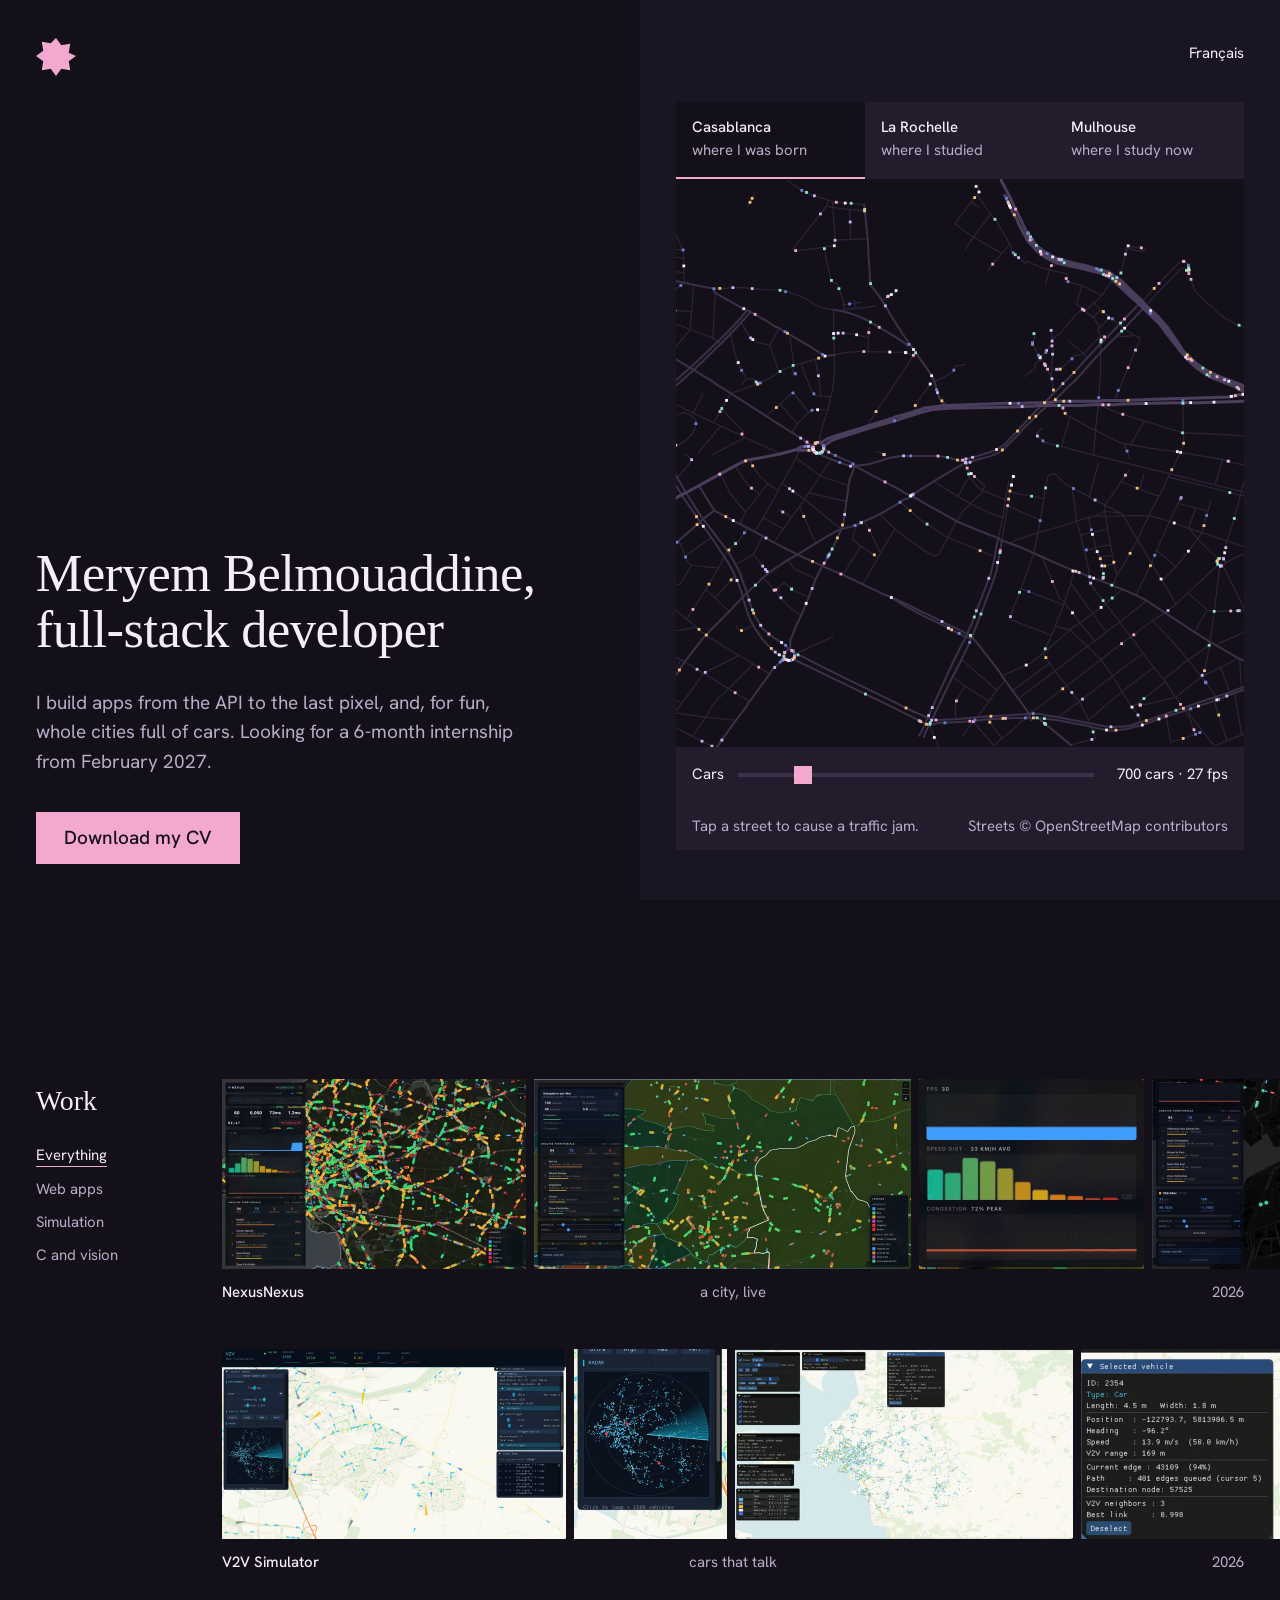
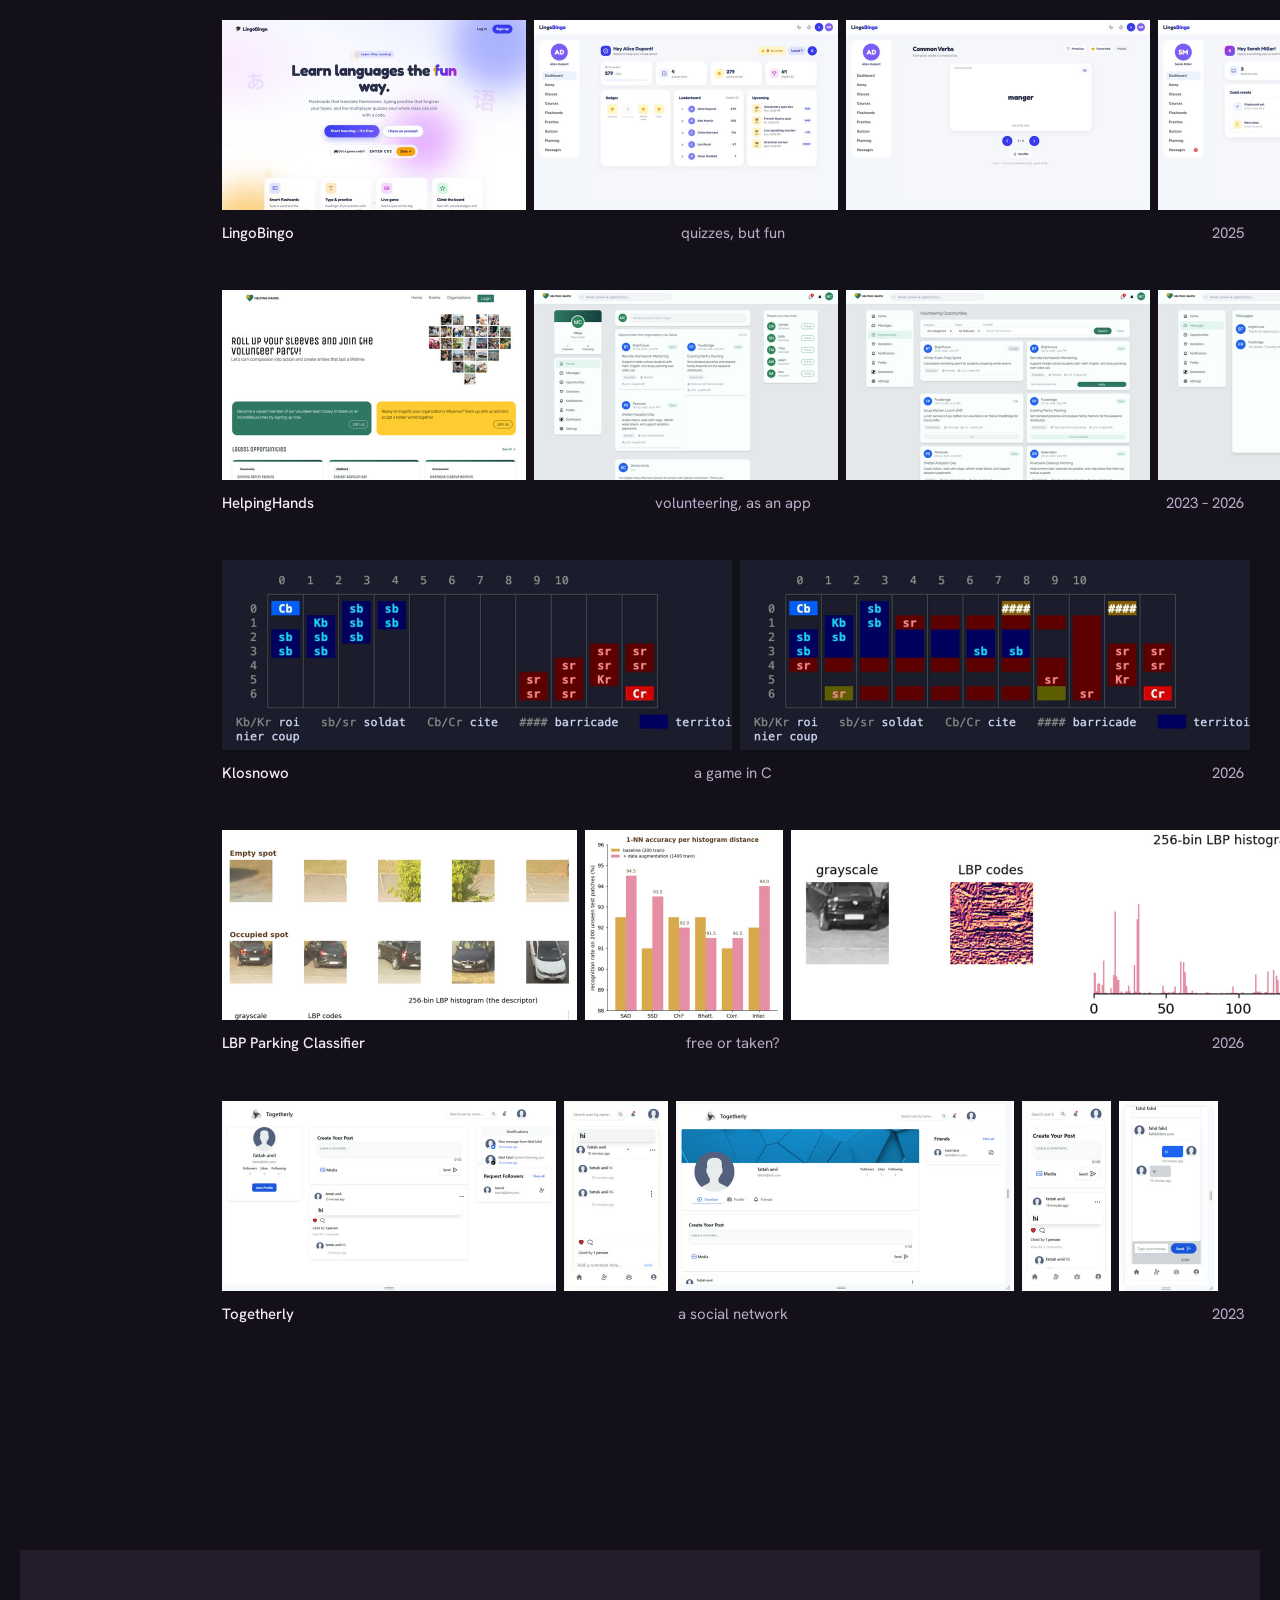
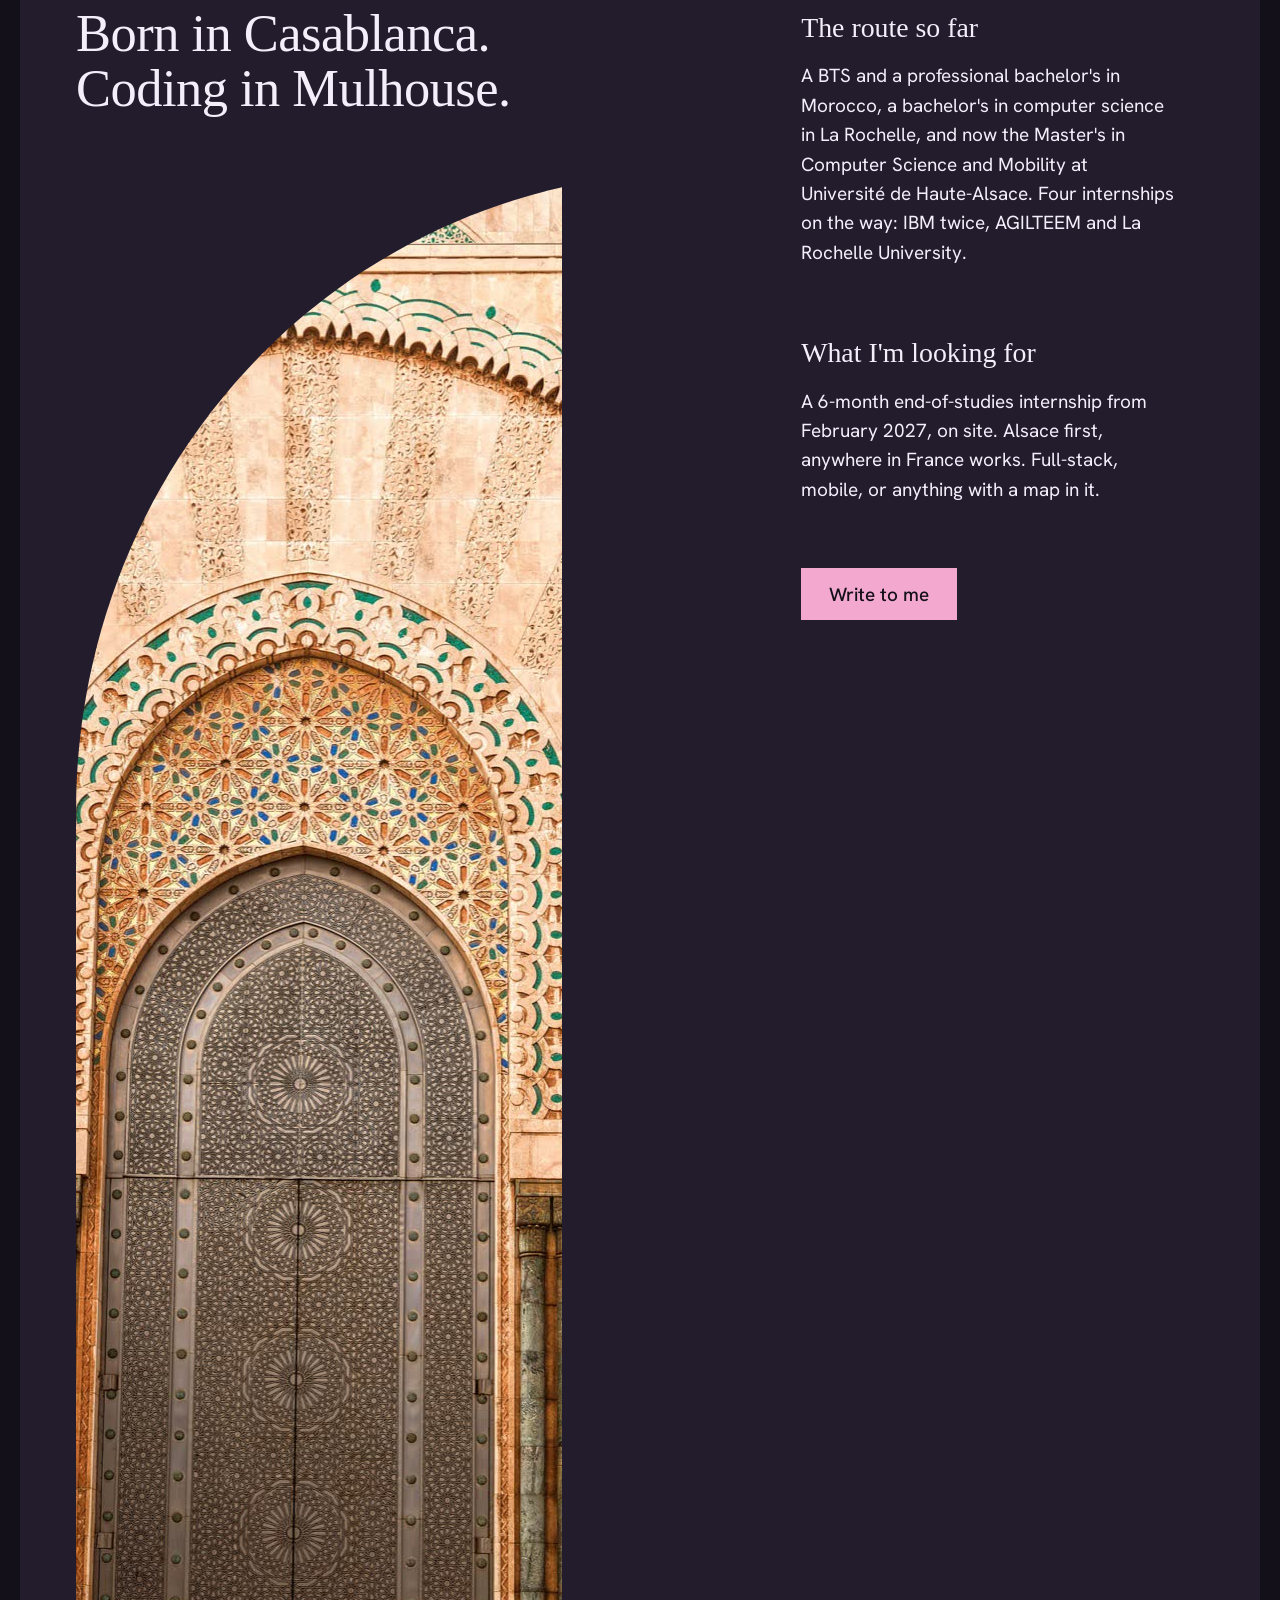
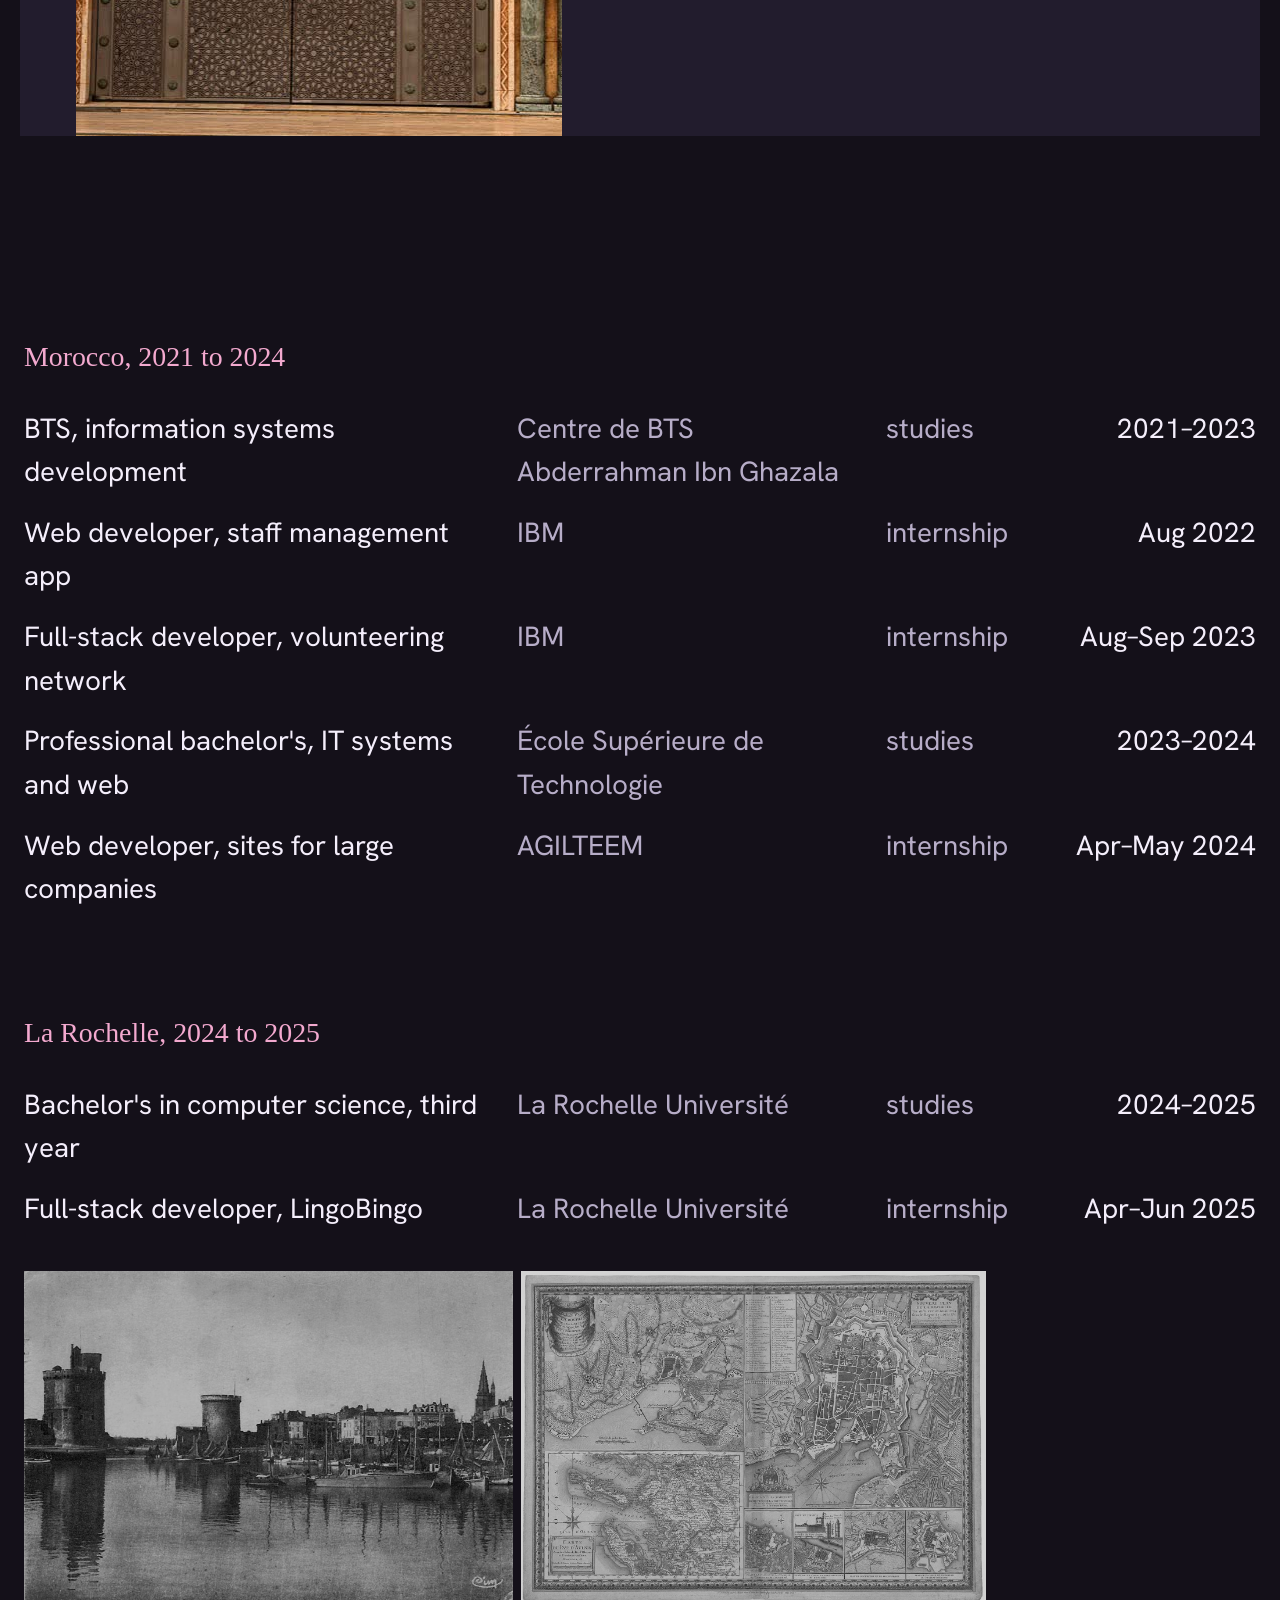
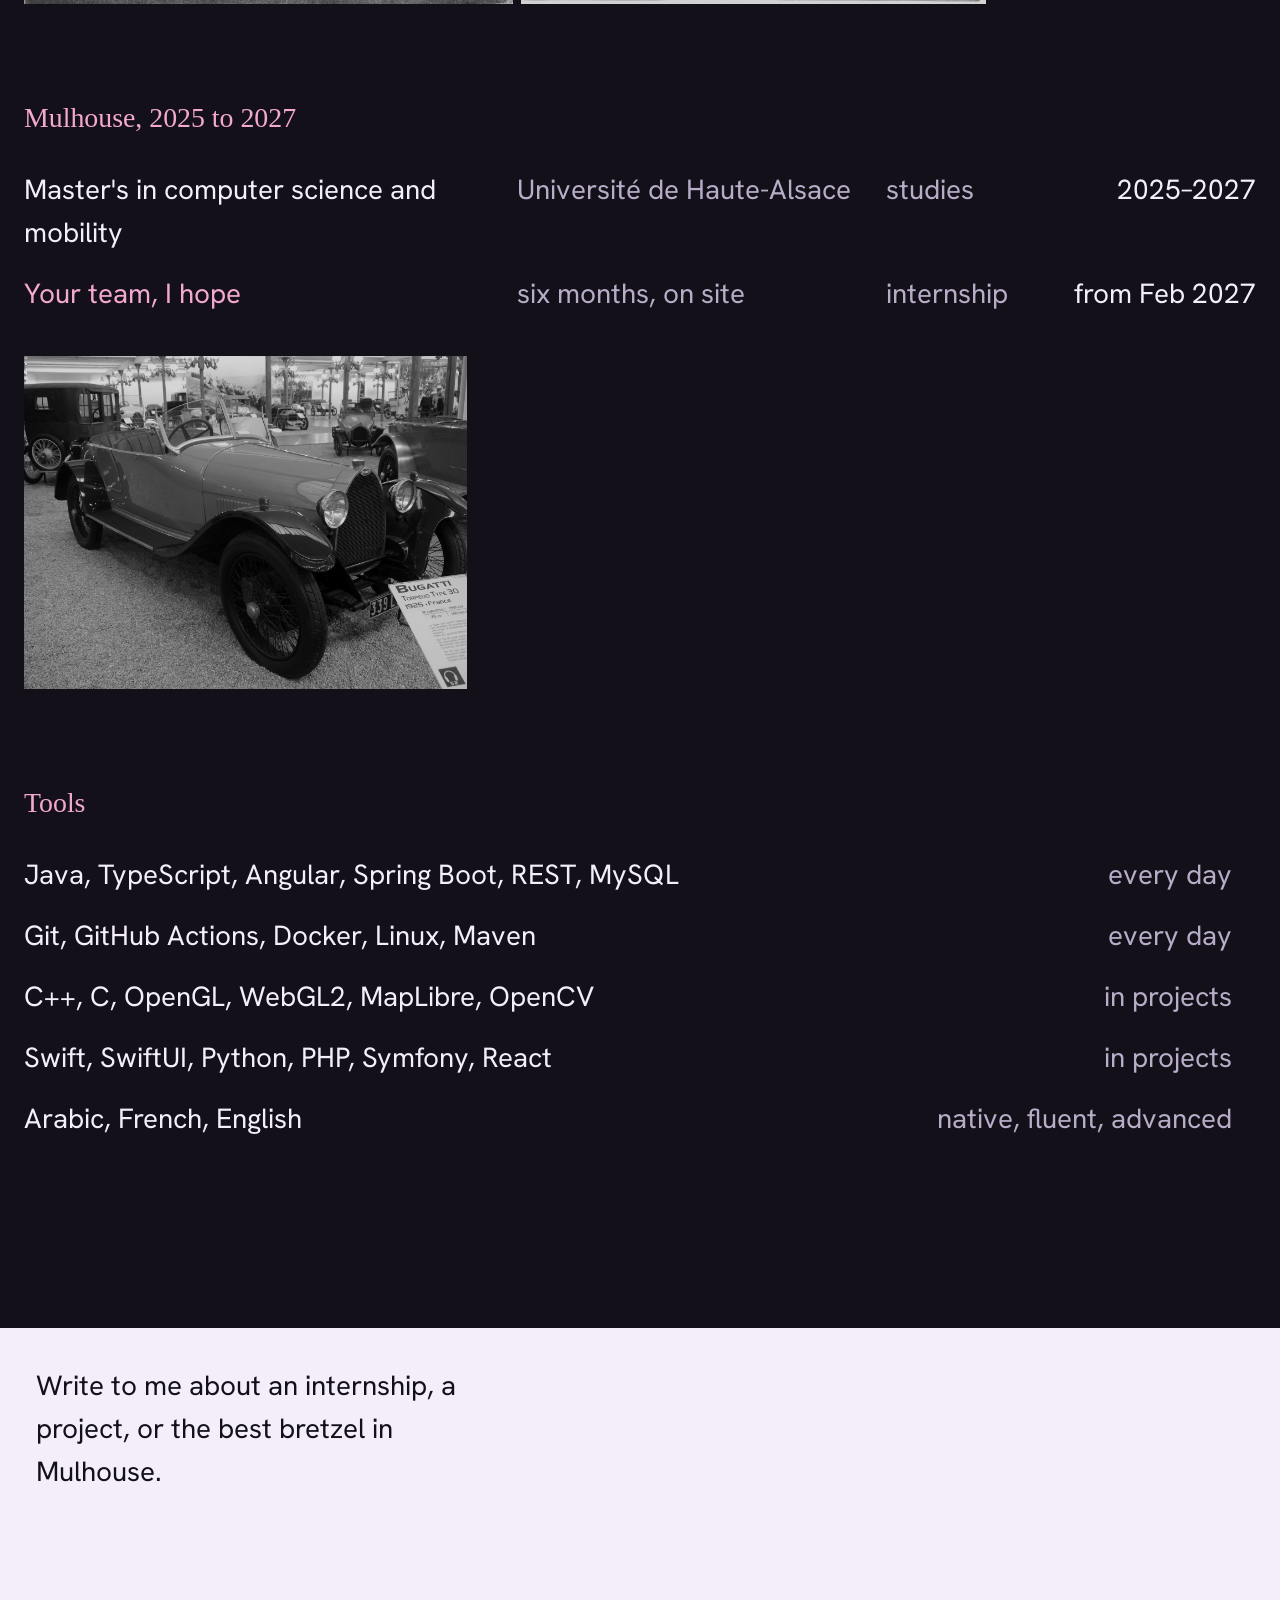
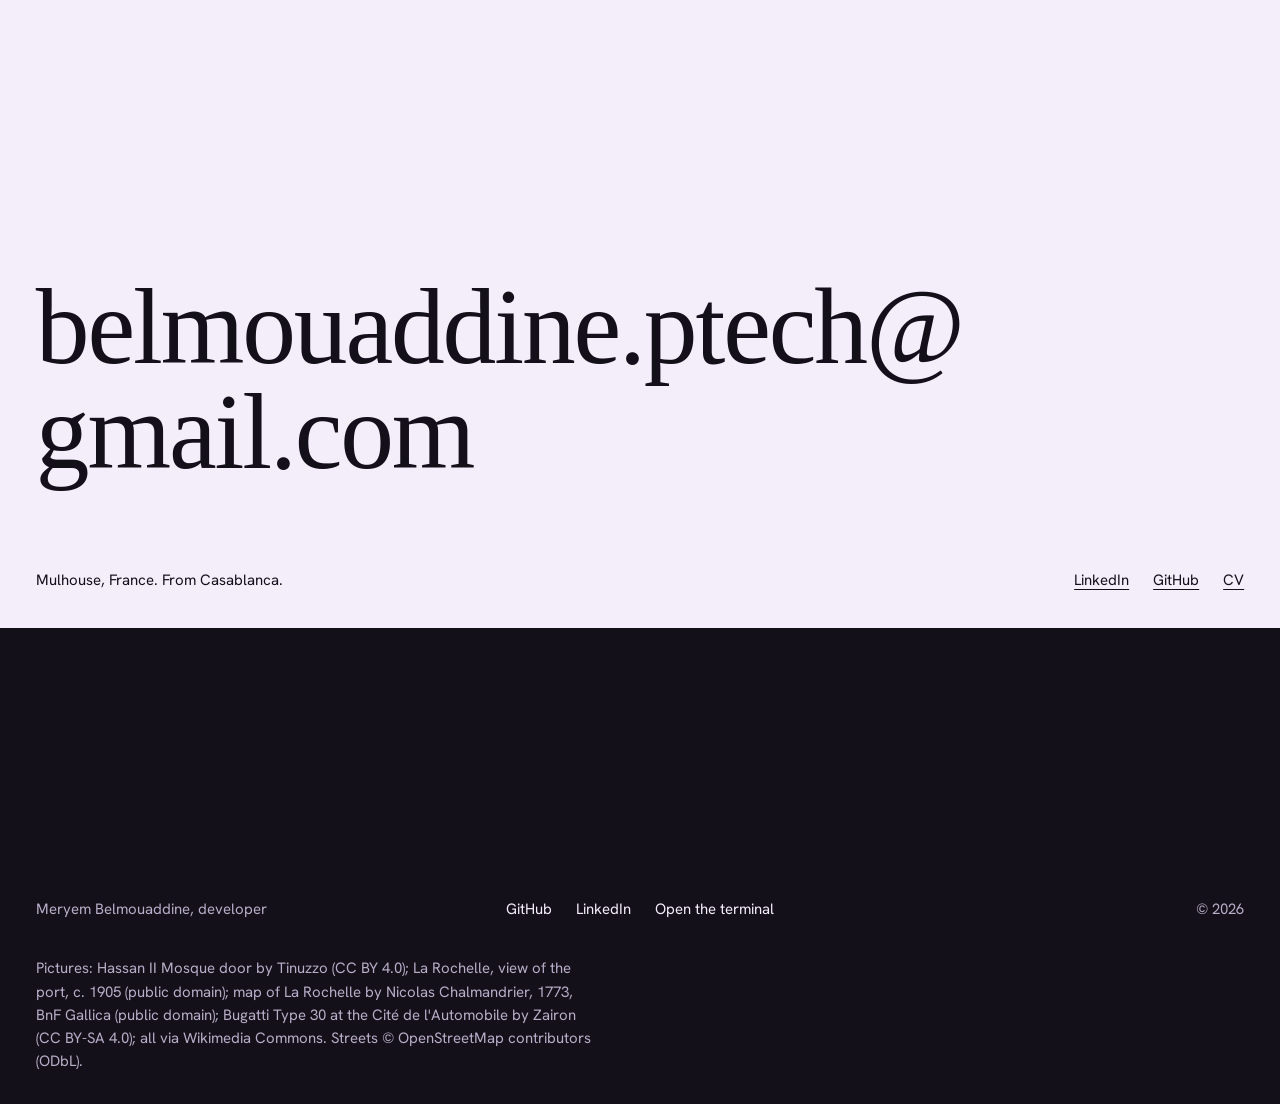
==== commit 4087ec07: "Portfolio v3: the dark room. Live map of Casablanca, La Rochelle and Mulhouse in the hero, project s" ====
--- a/index.html
+++ b/index.html
@@ -3,273 +3,174 @@
 <head>
 <meta charset="UTF-8">
 <meta name="viewport" content="width=device-width, initial-scale=1.0">
-<title>Meryem Belmouaddine · Full-stack &amp; mobile developer</title>
-<meta name="description" content="Meryem Belmouaddine, Master's student in Computer Science &amp; Mobility (Université de Haute-Alsace). Full-stack &amp; mobile developer looking for a 6-month end-of-studies internship from February 2027.">
+<title>Meryem Belmouaddine, full-stack developer</title>
+<meta name="description" content="Meryem Belmouaddine, from Casablanca, Master's student in Computer Science &amp; Mobility in Mulhouse. Full-stack and mobile developer looking for a 6-month internship from February 2027.">
 <meta name="author" content="Meryem Belmouaddine">
 <meta name="theme-color" content="#141019">
 <meta name="color-scheme" content="dark">
 <link rel="canonical" href="https://miaaa3.github.io/">
 <meta property="og:type" content="website">
 <meta property="og:url" content="https://miaaa3.github.io/">
-<meta property="og:title" content="Meryem Belmouaddine · Full-stack &amp; mobile developer">
-<meta property="og:description" content="M2 Computer Science &amp; Mobility · 4 internships (IBM ×2, AGILTEEM, La Rochelle University) · looking for a 6-month internship from Feb 2027.">
+<meta property="og:title" content="Meryem Belmouaddine, full-stack developer">
+<meta property="og:description" content="From Casablanca to Mulhouse: apps from the API to the last pixel, and cities full of cars. Looking for a 6-month internship from February 2027.">
 <meta property="og:image" content="https://miaaa3.github.io/assets/og-image.png">
 <meta name="twitter:card" content="summary_large_image">
 <link rel="icon" href="assets/favicon.svg" type="image/svg+xml">
 <link rel="preconnect" href="https://fonts.googleapis.com">
 <link rel="preconnect" href="https://fonts.gstatic.com" crossorigin>
-<link href="https://fonts.googleapis.com/css2?family=Geist:wght@400;500;600;700&family=Geist+Mono:wght@400;500&display=swap" rel="stylesheet">
+<link rel="preconnect" href="https://api.fontshare.com">
+<link rel="preconnect" href="https://cdn.fontshare.com" crossorigin>
+<link href="https://fonts.googleapis.com/css2?family=Hanken+Grotesk:wght@400;500&display=swap" rel="stylesheet">
+<link href="https://api.fontshare.com/v2/css?f[]=zodiak@100,300&display=swap" rel="stylesheet">
 <link rel="stylesheet" href="css/style.css">
-<script type="application/ld+json">
-{"@context":"https://schema.org","@type":"Person","name":"Meryem Belmouaddine","jobTitle":"Full-stack & mobile developer","url":"https://miaaa3.github.io/",
- "sameAs":["https://github.com/miaaa3","https://www.linkedin.com/in/meryem-belmouaddine"]}
-</script>
 </head>
 <body>
-<a class="skip-link" href="#main" data-i18n="skip">Skip to content</a>
+<a class="skip" href="#work" data-i18n="skip">Skip to the work</a>
 
-<svg width="0" height="0" style="position:absolute" aria-hidden="true">
-  <symbol id="i-github" viewBox="0 0 24 24"><path fill="currentColor" d="M12 .5a11.5 11.5 0 0 0-3.64 22.41c.58.1.79-.25.79-.56v-2c-3.2.7-3.88-1.37-3.88-1.37-.53-1.33-1.28-1.69-1.28-1.69-1.05-.71.08-.7.08-.7 1.16.08 1.77 1.19 1.77 1.19 1.03 1.77 2.71 1.26 3.37.96.1-.75.4-1.26.73-1.55-2.56-.29-5.25-1.28-5.25-5.69 0-1.26.45-2.29 1.19-3.1-.12-.29-.52-1.46.11-3.05 0 0 .97-.31 3.17 1.18a11 11 0 0 1 5.77 0c2.2-1.49 3.17-1.18 3.17-1.18.63 1.59.23 2.76.11 3.05.74.81 1.19 1.84 1.19 3.1 0 4.42-2.7 5.39-5.27 5.68.41.36.78 1.06.78 2.14v3.17c0 .31.21.67.8.56A11.5 11.5 0 0 0 12 .5Z"/></symbol>
-  <symbol id="i-linkedin" viewBox="0 0 24 24"><path fill="currentColor" d="M20.45 20.45h-3.56v-5.57c0-1.33-.03-3.04-1.85-3.04-1.86 0-2.14 1.45-2.14 2.95v5.66H9.35V9h3.41v1.56h.05c.48-.9 1.64-1.85 3.37-1.85 3.6 0 4.27 2.37 4.27 5.46v6.28ZM5.34 7.43a2.06 2.06 0 1 1 0-4.13 2.06 2.06 0 0 1 0 4.13ZM7.12 20.45H3.56V9h3.56v11.45ZM22.22 0H1.77C.79 0 0 .77 0 1.73v20.54C0 23.23.79 24 1.77 24h20.45c.98 0 1.78-.77 1.78-1.73V1.73C24 .77 23.2 0 22.22 0Z"/></symbol>
-  <symbol id="i-mail" viewBox="0 0 24 24"><path fill="none" stroke="currentColor" stroke-width="2" stroke-linecap="round" stroke-linejoin="round" d="M4 5h16a1 1 0 0 1 1 1v12a1 1 0 0 1-1 1H4a1 1 0 0 1-1-1V6a1 1 0 0 1 1-1Zm-1 1 9 7 9-7"/></symbol>
-  <symbol id="i-down" viewBox="0 0 24 24"><path fill="none" stroke="currentColor" stroke-width="2" stroke-linecap="round" stroke-linejoin="round" d="M12 4v12m0 0-5-5m5 5 5-5M5 20h14"/></symbol>
-  <symbol id="i-arrow" viewBox="0 0 24 24"><path fill="none" stroke="currentColor" stroke-width="2" stroke-linecap="round" stroke-linejoin="round" d="M5 12h14m-6-6 6 6-6 6"/></symbol>
-  <symbol id="i-ext" viewBox="0 0 24 24"><path fill="none" stroke="currentColor" stroke-width="2" stroke-linecap="round" stroke-linejoin="round" d="M14 4h6v6m0-6-9 9M19 14v5a1 1 0 0 1-1 1H5a1 1 0 0 1-1-1V6a1 1 0 0 1 1-1h5"/></symbol>
-  <symbol id="i-x" viewBox="0 0 24 24"><path fill="none" stroke="currentColor" stroke-width="2" stroke-linecap="round" d="M6 6l12 12M18 6 6 18"/></symbol>
-  <symbol id="i-left" viewBox="0 0 24 24"><path fill="none" stroke="currentColor" stroke-width="2" stroke-linecap="round" stroke-linejoin="round" d="m15 6-6 6 6 6"/></symbol>
-  <symbol id="i-right" viewBox="0 0 24 24"><path fill="none" stroke="currentColor" stroke-width="2" stroke-linecap="round" stroke-linejoin="round" d="m9 6 6 6-6 6"/></symbol>
-  <symbol id="i-menu" viewBox="0 0 24 24"><path fill="none" stroke="currentColor" stroke-width="2" stroke-linecap="round" d="M4 7h16M4 12h16M4 17h16"/></symbol>
-</svg>
+<header class="hero" id="top">
+  <div class="hero-text">
+    <a class="mark" href="#top" aria-label="Meryem Belmouaddine">
+      <svg viewBox="0 0 40 40" aria-hidden="true"><path d="M20 2l5.3 7.3 8.9-1.5-1.5 8.9L40 20l-7.3 5.3 1.5 8.9-8.9-1.5L20 40l-5.3-7.3-8.9 1.5 1.5-8.9L0 20l7.3-5.3-1.5-8.9 8.9 1.5z"/></svg>
+    </a>
+    <div class="hero-copy">
+      <h1 id="heroTitle"><span class="line"><span data-i18n="hero.l1">Meryem Belmouaddine,</span></span><span class="line"><span data-i18n="hero.l2">full-stack developer</span></span></h1>
+      <p class="hero-sub" data-i18n="hero.sub">I build apps from the API to the last pixel, and, for fun, whole cities full of cars. Looking for a 6-month internship from February 2027.</p>
+      <a class="button" href="assets/CV-Meryem-Belmouaddine.pdf" target="_blank" rel="noopener" data-i18n="hero.cta">Download my CV</a>
+    </div>
+  </div>
 
-<header class="nav" id="nav">
-  <div class="container">
-    <a href="#top" class="brand" aria-label="Meryem Belmouaddine, back to top"><span class="mark" aria-hidden="true">mb</span><span class="name">Meryem Belmouaddine</span></a>
-    <nav aria-label="Main" class="nav-pill">
-      <ul class="nav-links" id="navLinks">
-        <li><a href="#projects" data-i18n="nav.projects">Projects</a></li>
-        <li><a href="#experience" data-i18n="nav.exp">Experience</a></li>
-        <li><a href="#skills" data-i18n="nav.skills">Skills</a></li>
-        <li><a href="#about" data-i18n="nav.about">About</a></li>
-        <li><a href="#contact" data-i18n="nav.contact">Contact</a></li>
-      </ul>
-    </nav>
-    <div class="nav-right">
-      <div class="lang" role="group" aria-label="Language">
-        <button type="button" data-lang="en" aria-pressed="true">EN</button>
-        <button type="button" data-lang="fr" aria-pressed="false">FR</button>
+  <div class="hero-stage">
+    <button class="lang-link" type="button" id="langLink" data-i18n="lang.switch">Français</button>
+    <figure class="city" data-ui id="city">
+      <div class="city-tabs" role="tablist" aria-label="City">
+        <button role="tab" type="button" data-city="casablanca" aria-selected="true"><b>Casablanca</b><span data-i18n="city.born">where I was born</span></button>
+        <button role="tab" type="button" data-city="la-rochelle" aria-selected="false"><b>La Rochelle</b><span data-i18n="city.studied">where I studied</span></button>
+        <button role="tab" type="button" data-city="mulhouse" aria-selected="false"><b>Mulhouse</b><span data-i18n="city.now">where I study now</span></button>
       </div>
-      <a class="btn btn-secondary btn-sm nav-cv" href="assets/CV-Meryem-Belmouaddine.pdf" target="_blank" rel="noopener"><svg aria-hidden="true"><use href="#i-down"/></svg><span data-i18n="nav.cv">CV</span></a>
-      <button class="menu-btn" id="menuBtn" type="button" aria-label="Menu" aria-expanded="false" aria-controls="navLinks"><svg aria-hidden="true"><use href="#i-menu"/></svg></button>
-    </div>
+      <div class="city-map">
+        <canvas id="cityCanvas" aria-label="A live map of real streets with small cars driving on them"></canvas>
+        <p class="city-fallback" data-i18n="city.fallback">A live map of the city, with my cars driving on its real streets. It needs JavaScript.</p>
+      </div>
+      <div class="city-controls">
+        <label for="carCount" data-i18n="city.cars">Cars</label>
+        <input id="carCount" type="range" min="50" max="4000" step="50" value="700">
+        <output id="cityReadout" for="carCount">700 cars · 60 fps</output>
+      </div>
+      <figcaption><span data-i18n="city.hint">Tap a street to cause a traffic jam.</span> <span class="osm">Streets © OpenStreetMap contributors</span></figcaption>
+    </figure>
   </div>
 </header>
 
-<main id="main">
-<!-- ============ HERO ============ -->
-<section class="hero" id="top">
-  <div class="container">
-    <div>
-      <p class="status"><span class="dot" aria-hidden="true"></span><span data-i18n="hero.status">Available for a <b>6-month internship</b> from Feb 2027</span></p>
-      <h1 data-i18n="hero.title">I build apps end to end, <em class="hl">from the API to the last pixel.</em></h1>
-      <p class="lead" data-i18n="hero.lead">Full-stack developer, M2 Computer Science &amp; Mobility at Université de Haute-Alsace. Four internships (IBM ×2, AGILTEEM, La Rochelle University), a WebGL city of 15,000 live cars, and a C++ simulator running 19,000 vehicles at 120 FPS.</p>
-      <div class="hero-actions">
-        <a href="#projects" class="btn btn-primary"><span data-i18n="hero.cta1">View my projects</span><svg aria-hidden="true"><use href="#i-arrow"/></svg></a>
-        <a href="assets/CV-Meryem-Belmouaddine.pdf" class="btn btn-secondary" target="_blank" rel="noopener"><svg aria-hidden="true"><use href="#i-down"/></svg><span data-i18n="hero.cta2">Download CV</span></a>
-      </div>
-      <div class="hero-links">
-        <a class="text-link" href="https://github.com/miaaa3" target="_blank" rel="noopener"><svg aria-hidden="true"><use href="#i-github"/></svg>GitHub</a>
-        <a class="text-link" href="https://www.linkedin.com/in/meryem-belmouaddine" target="_blank" rel="noopener"><svg aria-hidden="true"><use href="#i-linkedin"/></svg>LinkedIn</a>
-        <a class="text-link" href="mailto:belmouaddine.ptech@gmail.com"><svg aria-hidden="true"><use href="#i-mail"/></svg>Email</a>
+<main>
+  <section class="work" id="work" aria-labelledby="workTitle">
+    <div class="work-rail">
+      <h2 id="workTitle" data-i18n="work.title">Work</h2>
+      <div class="filters" role="group" aria-label="Filter projects">
+        <button type="button" data-filter="all" aria-pressed="true" data-i18n="filter.all">Everything</button>
+        <button type="button" data-filter="web" aria-pressed="false" data-i18n="filter.web">Web apps</button>
+        <button type="button" data-filter="graphics" aria-pressed="false" data-i18n="filter.graphics">Simulation</button>
+        <button type="button" data-filter="systems" aria-pressed="false" data-i18n="filter.systems">C and vision</button>
       </div>
     </div>
+    <div class="strips" id="strips"></div>
+  </section>
 
-    <div class="editor" aria-label="Code snippet describing Meryem">
-      <div class="editor-bar" aria-hidden="true"><i></i><i></i><i></i><span class="editor-tab">meryem.ts</span></div>
-      <pre id="code" aria-hidden="true"></pre>
-      <div class="editor-foot" aria-hidden="true"><span id="codeStatus">ts · utf-8</span><span class="ok" id="codeOk"></span></div>
-    </div>
-  </div>
-</section>
-
-<section class="throughline" aria-label="Approach">
-  <div class="container">
-    <span class="label" data-i18n="tl.k">the through-line</span>
-    <p class="reveal" data-i18n="tl.v">I take something real and messy (a teacher's lesson plan, a city's road network, a volunteering community) and turn it into software people actually use.</p>
-  </div>
-</section>
-
-<!-- ============ PROJECTS ============ -->
-<section class="section" id="projects">
-  <div class="container">
-    <div class="section-head">
-      <div>
-        <span class="label"><span class="k">ls</span> ./projects</span>
-        <h2 class="h2" data-i18n="proj.title">Selected work</h2>
+  <section class="about" id="about" aria-labelledby="aboutTitle">
+    <div class="about-panel">
+      <div class="about-left">
+        <h2 id="aboutTitle" class="statement rise"><span data-i18n="about.l1">Born in Casablanca.</span><br><span data-i18n="about.l2">Coding in Mulhouse.</span></h2>
+        <img class="arch rise" src="assets/main-entrance-door-at-the-hassan-ii.jpg" width="1263" height="1600" alt="The main door of the Hassan II Mosque in Casablanca, carved wood and zellige" loading="lazy" decoding="async">
       </div>
-      <p data-i18n="proj.sub">All open source, documented and runnable. Open one for screenshots and details.</p>
-    </div>
-    <div class="filters" role="group" aria-label="Filter projects">
-      <button type="button" data-filter="all" aria-pressed="true" data-i18n="filter.all">all</button>
-      <button type="button" data-filter="web" aria-pressed="false" data-i18n="filter.web">full-stack web</button>
-      <button type="button" data-filter="graphics" aria-pressed="false" data-i18n="filter.graphics">graphics &amp; simulation</button>
-      <button type="button" data-filter="systems" aria-pressed="false" data-i18n="filter.systems">C / C++ &amp; vision</button>
-    </div>
-    <div class="work" id="work"></div>
-  </div>
-</section>
-
-<!-- ============ EXPERIENCE ============ -->
-<section class="section" id="experience">
-  <div class="container">
-    <div class="section-head">
-      <div>
-        <span class="label"><span class="k">git log</span> --career</span>
-        <h2 class="h2" data-i18n="exp.title">Experience</h2>
-      </div>
-      <p data-i18n="exp.sub">Four internships, each one a real product for real users.</p>
-    </div>
-    <div class="rows">
-      <article class="row reveal">
-        <div class="when" data-i18n="exp.1.date">Apr – Jun 2025</div>
-        <div>
-          <h3 class="h3" data-i18n="exp.1.role">Full-stack developer intern</h3>
-          <div class="org">La Rochelle Université</div>
-          <p data-i18n="exp.1.desc">Designed and built LingoBingo for an English teacher: Quizlet-style flashcards and Kahoot-style live quizzes in one app. I gathered the teaching needs, then built the Spring Boot back end and the Angular + Tailwind front end.</p>
-          <div class="tags"><span class="tag">Spring Boot</span><span class="tag">Angular</span><span class="tag">Tailwind</span><span class="tag">MySQL</span></div>
+      <div class="about-right">
+        <div class="rise">
+          <h3 data-i18n="about.h1">The route so far</h3>
+          <p data-i18n="about.p1">A BTS and a professional bachelor's in Morocco, a bachelor's in computer science in La Rochelle, and now the Master's in Computer Science and Mobility at Université de Haute-Alsace. Four internships on the way: IBM twice, AGILTEEM and La Rochelle University.</p>
         </div>
-      </article>
-      <article class="row reveal">
-        <div class="when" data-i18n="exp.2.date">Apr – May 2024</div>
-        <div>
-          <h3 class="h3" data-i18n="exp.2.role">Web developer intern</h3>
-          <div class="org">AGILTEEM</div>
-          <p data-i18n="exp.2.desc">Worked on websites for large companies inside an agile team, and learned how real client projects are planned and delivered.</p>
-          <div class="tags"><span class="tag">Web</span><span class="tag">Agile</span></div>
+        <div class="rise">
+          <h3 data-i18n="about.h2">What I'm looking for</h3>
+          <p data-i18n="about.p2">A 6-month end-of-studies internship from February 2027, on site. Alsace first, anywhere in France works. Full-stack, mobile, or anything with a map in it.</p>
         </div>
-      </article>
-      <article class="row reveal">
-        <div class="when" data-i18n="exp.3.date">Aug – Sep 2023</div>
-        <div>
-          <h3 class="h3" data-i18n="exp.3.role">Full-stack developer intern</h3>
-          <div class="org">IBM</div>
-          <p data-i18n="exp.3.desc">Built a volunteering social network (users, posts, follows, chat) and designed its front-end and back-end architecture. It became HelpingHands, which I later rebuilt and extended.</p>
-          <div class="tags"><span class="tag">Angular</span><span class="tag">Spring Boot</span><span class="tag">JWT</span><span class="tag">WebSocket</span></div>
-        </div>
-      </article>
-      <article class="row reveal">
-        <div class="when" data-i18n="exp.4.date">Aug 2022</div>
-        <div>
-          <h3 class="h3" data-i18n="exp.4.role">Web developer intern</h3>
-          <div class="org">IBM</div>
-          <p data-i18n="exp.4.desc">Built a staff-management application in a pair, with Symfony on the back end and Angular on the front end.</p>
-          <div class="tags"><span class="tag">Symfony</span><span class="tag">PHP</span><span class="tag">Angular</span></div>
-        </div>
-      </article>
-    </div>
-
-    <h3 class="h3 sub-head" data-i18n="edu.title">Education</h3>
-    <div class="rows edu">
-      <div class="row reveal"><div class="when">2025 – 2027</div><div><h3 class="h3" data-i18n="edu.1">Master's in Computer Science &amp; Mobility</h3><div class="org">Université de Haute-Alsace, Mulhouse</div><p data-i18n="edu.1.desc">iOS, front- and back-end JavaScript, cloud, application security, machine &amp; deep learning, NoSQL, 2D/3D modelling.</p></div></div>
-      <div class="row reveal"><div class="when">2024 – 2025</div><div><h3 class="h3" data-i18n="edu.2">Bachelor's in Computer Science (3rd year)</h3><div class="org">La Rochelle Université</div></div></div>
-      <div class="row reveal"><div class="when">2023 – 2024</div><div><h3 class="h3" data-i18n="edu.3">Professional bachelor's, IT Systems &amp; Web Technologies</h3><div class="org">École Supérieure de Technologie</div></div></div>
-      <div class="row reveal"><div class="when">2021 – 2023</div><div><h3 class="h3" data-i18n="edu.4">BTS, Information Systems Development</h3><div class="org">Centre de BTS Abderrahman Ibn Ghazala</div></div></div>
-    </div>
-  </div>
-</section>
-
-<!-- ============ SKILLS ============ -->
-<section class="section" id="skills">
-  <div class="container">
-    <div class="section-head">
-      <div>
-        <span class="label"><span class="k">cat</span> stack.json</span>
-        <h2 class="h2" data-i18n="sk.title">Skills</h2>
-      </div>
-      <p data-i18n="sk.sub">What I use every day, and what I have shipped with in projects or internships.</p>
-    </div>
-    <div class="skills">
-      <div class="skill-col reveal"><h3 data-i18n="sk.lang">Languages</h3><ul><li class="main">Java</li><li class="main">TypeScript</li><li>C++ / C</li><li>Swift</li><li>Python</li><li>PHP · SQL</li></ul></div>
-      <div class="skill-col reveal"><h3 data-i18n="sk.front">Front end</h3><ul><li class="main">Angular</li><li>Tailwind CSS</li><li>SwiftUI</li><li>React · Electron</li><li>WebGL2 · MapLibre</li><li>HTML / CSS</li></ul></div>
-      <div class="skill-col reveal"><h3 data-i18n="sk.back">Back end &amp; data</h3><ul><li class="main">Spring Boot</li><li class="main">REST APIs</li><li>MySQL · PostgreSQL</li><li>MongoDB</li><li>WebSocket / STOMP</li><li>Symfony · Node.js</li></ul></div>
-      <div class="skill-col reveal"><h3 data-i18n="sk.tools">Tools</h3><ul><li class="main">Git &amp; GitHub</li><li>Docker</li><li>GitHub Actions</li><li>Maven · CMake</li><li>Linux / Bash</li><li>OpenGL · OpenCV</li></ul></div>
-    </div>
-    <p class="spoken" data-i18n="sk.spoken">languages = [ <b>Arabic</b> (native), <b>French</b> (fluent), <b>English</b> (advanced) ]</p>
-  </div>
-</section>
-
-<!-- ============ ABOUT ============ -->
-<section class="section" id="about">
-  <div class="container">
-    <div class="section-head">
-      <div>
-        <span class="label"><span class="k">whoami</span></span>
-        <h2 class="h2" data-i18n="about.title">About me</h2>
+        <a class="button rise" href="mailto:belmouaddine.ptech@gmail.com?subject=Internship%20from%20February%202027" data-i18n="about.cta">Write to me</a>
       </div>
     </div>
-    <div class="about-grid">
-      <div class="about-text reveal">
-        <p data-i18n="about.p1">I'm <b>Meryem</b>, most people call me <b>Mia</b>. I started with a BTS in Morocco, then a professional bachelor's in web technologies, a bachelor's in computer science in La Rochelle, and now a Master's in Mulhouse.</p>
-        <p data-i18n="about.p2">I like projects where something has to <b>work for real</b>: a teacher using my app in class, 15,000 cars that must not freeze the browser, a board-game AI that has to be a real opponent.</p>
-        <p data-i18n="about.p3">Outside of code: too much coffee, too many browser tabs, and a growing list of the best bretzels in Mulhouse.</p>
-        <div class="facts">
-          <div class="fact"><div class="k" data-i18n="f.loc.k">location</div><div class="v" data-i18n="f.loc.v">Mulhouse, open to all of France</div></div>
-          <div class="fact"><div class="k" data-i18n="f.start.k">internship start</div><div class="v" data-i18n="f.start.v">February 2027, 6 months</div></div>
-          <div class="fact"><div class="k" data-i18n="f.mode.k">work mode</div><div class="v" data-i18n="f.mode.v">On site, Alsace preferred</div></div>
-          <div class="fact"><div class="k" data-i18n="f.fuel.k">fuel</div><div class="v" data-i18n="f.fuel.v">Oat latte, extra shot</div></div>
-        </div>
-      </div>
+  </section>
 
-      <div class="terminal reveal">
-        <div class="editor-bar" aria-hidden="true"><i></i><i></i><i></i><span class="editor-tab">zsh</span></div>
-        <div class="term-out" id="termOut" role="log" aria-live="polite"></div>
-        <div class="term-chips" id="termChips"></div>
-        <form class="term-in" id="termForm" autocomplete="off">
-          <label for="termInput">meryem@uha:~$</label>
-          <input id="termInput" type="text" spellcheck="false" autocapitalize="off" aria-label="Terminal command">
-        </form>
+  <section class="lineup" id="lineup" aria-labelledby="lineupTitle">
+    <h2 id="lineupTitle" class="visually-hidden" data-i18n="lineup.title">Experience, studies and tools</h2>
+    <div class="group rise">
+      <h3 class="group-head" data-i18n="g.morocco">Morocco, 2021 to 2024</h3>
+      <table>
+        <tr><td data-i18n="r.bts">BTS, information systems development</td><td>Centre de BTS Abderrahman Ibn Ghazala</td><td data-i18n="k.studies">studies</td><td>2021–2023</td></tr>
+        <tr><td data-i18n="r.ibm1">Web developer, staff management app</td><td>IBM</td><td data-i18n="k.intern">internship</td><td data-i18n="d.ibm1">Aug 2022</td></tr>
+        <tr><td data-i18n="r.ibm2">Full-stack developer, volunteering network</td><td>IBM</td><td data-i18n="k.intern">internship</td><td data-i18n="d.ibm2">Aug–Sep 2023</td></tr>
+        <tr><td data-i18n="r.est">Professional bachelor's, IT systems and web</td><td>École Supérieure de Technologie</td><td data-i18n="k.studies">studies</td><td>2023–2024</td></tr>
+        <tr><td data-i18n="r.agil">Web developer, sites for large companies</td><td>AGILTEEM</td><td data-i18n="k.intern">internship</td><td data-i18n="d.agil">Apr–May 2024</td></tr>
+      </table>
+    </div>
+    <div class="group with-pics rise">
+      <h3 class="group-head" data-i18n="g.lr">La Rochelle, 2024 to 2025</h3>
+      <table>
+        <tr><td data-i18n="r.lic">Bachelor's in computer science, third year</td><td>La Rochelle Université</td><td data-i18n="k.studies">studies</td><td>2024–2025</td></tr>
+        <tr><td data-i18n="r.lingo">Full-stack developer, LingoBingo</td><td>La Rochelle Université</td><td data-i18n="k.intern">internship</td><td data-i18n="d.lingo">Apr–Jun 2025</td></tr>
+      </table>
+      <div class="pics">
+        <img src="assets/la-rochelle-vue-du-port.jpg" width="1190" height="810" alt="The old port of La Rochelle and its towers, around 1905" loading="lazy" decoding="async">
+        <img src="assets/plan-la-rochelle-et-environs-1773-nicolas.jpg" width="1600" height="1145" alt="A 1773 map of La Rochelle by Nicolas Chalmandrier" loading="lazy" decoding="async">
       </div>
     </div>
-  </div>
-</section>
+    <div class="group with-pics rise">
+      <h3 class="group-head" data-i18n="g.mul">Mulhouse, 2025 to 2027</h3>
+      <table>
+        <tr><td data-i18n="r.master">Master's in computer science and mobility</td><td>Université de Haute-Alsace</td><td data-i18n="k.studies">studies</td><td>2025–2027</td></tr>
+        <tr class="next"><td data-i18n="r.next">Your team, I hope</td><td data-i18n="r.next2">six months, on site</td><td data-i18n="k.intern">internship</td><td data-i18n="d.next">from Feb 2027</td></tr>
+      </table>
+      <div class="pics">
+        <img src="assets/bugatti-type-30-at-cite-de-l.jpg" width="1600" height="1202" alt="A 1925 Bugatti Type 30 at the Cité de l'Automobile, the car museum of Mulhouse" loading="lazy" decoding="async">
+      </div>
+    </div>
+    <div class="group rise">
+      <h3 class="group-head" data-i18n="g.tools">Tools</h3>
+      <table class="tools">
+        <tr><td colspan="3">Java, TypeScript, Angular, Spring Boot, REST, MySQL</td><td data-i18n="t.daily">every day</td></tr>
+        <tr><td colspan="3">Git, GitHub Actions, Docker, Linux, Maven</td><td data-i18n="t.daily">every day</td></tr>
+        <tr><td colspan="3">C++, C, OpenGL, WebGL2, MapLibre, OpenCV</td><td data-i18n="t.projects">in projects</td></tr>
+        <tr><td colspan="3">Swift, SwiftUI, Python, PHP, Symfony, React</td><td data-i18n="t.projects">in projects</td></tr>
+        <tr><td colspan="3" data-i18n="t.langs">Arabic, French, English</td><td data-i18n="t.langs2">native, fluent, advanced</td></tr>
+      </table>
+    </div>
+  </section>
 
-<!-- ============ CONTACT ============ -->
-<section class="section contact" id="contact">
-  <div class="container">
-    <span class="label"><span class="k">ping</span> meryem</span>
-    <h2 class="h2" style="margin-top:16px" data-i18n="contact.title">Open to a 6-month internship from February 2027, <em class="hl">in Alsace or anywhere in France.</em></h2>
-    <p data-i18n="contact.text">On site, end-of-studies internship. Every project above comes with its code and a demo.</p>
-    <a class="email-big" id="emailBig" href="mailto:belmouaddine.ptech@gmail.com"><span>belmouaddine.ptech@gmail.com</span><span class="copy" data-i18n="contact.copy">click to copy</span></a>
-    <div class="contact-actions">
-      <a class="btn btn-primary" href="https://www.linkedin.com/in/meryem-belmouaddine" target="_blank" rel="noopener"><svg aria-hidden="true"><use href="#i-linkedin"/></svg>LinkedIn</a>
-      <a class="btn btn-secondary" href="https://github.com/miaaa3" target="_blank" rel="noopener"><svg aria-hidden="true"><use href="#i-github"/></svg>GitHub</a>
-      <a class="btn btn-secondary" href="assets/CV-Meryem-Belmouaddine.pdf" target="_blank" rel="noopener"><svg aria-hidden="true"><use href="#i-down"/></svg><span data-i18n="contact.cv">CV (PDF)</span></a>
-    </div>
-  </div>
-</section>
+  <section class="contact" id="contact" aria-labelledby="contactLine">
+    <p class="contact-line" id="contactLine" data-i18n="contact.line">Write to me about an internship, a project, or the best bretzel in Mulhouse.</p>
+    <a class="email" href="mailto:belmouaddine.ptech@gmail.com"><span>belmouaddine.ptech@</span><span>gmail.com</span></a>
+    <p class="contact-place" data-i18n="contact.place">Mulhouse, France. From Casablanca.</p>
+    <p class="contact-links"><a href="https://www.linkedin.com/in/meryem-belmouaddine" target="_blank" rel="noopener">LinkedIn</a><a href="https://github.com/miaaa3" target="_blank" rel="noopener">GitHub</a><a href="assets/CV-Meryem-Belmouaddine.pdf" target="_blank" rel="noopener">CV</a></p>
+  </section>
 </main>
 
-<footer>
-  <div class="container">
-    <span>© <span id="year">2026</span> Meryem Belmouaddine</span>
-    <span data-i18n="footer">// hand-written HTML, CSS &amp; JS. no framework, no template.</span>
-    <a href="#top" data-i18n="footer.top">back to top ↑</a>
-  </div>
+<footer class="foot">
+  <p class="foot-what" data-i18n="foot.what">Meryem Belmouaddine, developer</p>
+  <p class="foot-links"><a href="https://github.com/miaaa3" target="_blank" rel="noopener">GitHub</a><a href="https://www.linkedin.com/in/meryem-belmouaddine" target="_blank" rel="noopener">LinkedIn</a><button type="button" id="openTerm" data-i18n="foot.term">Open the terminal</button></p>
+  <p class="foot-year">© <span id="year">2026</span></p>
+  <p class="foot-credits" data-i18n="foot.credits">Pictures: Hassan II Mosque door by Tinuzzo (CC BY 4.0); La Rochelle, view of the port, c. 1905 (public domain); map of La Rochelle by Nicolas Chalmandrier, 1773, BnF Gallica (public domain); Bugatti Type 30 at the Cité de l'Automobile by Zairon (CC BY-SA 4.0); all via Wikimedia Commons. Streets © OpenStreetMap contributors (ODbL).</p>
 </footer>
 
-<dialog class="modal" id="modal" aria-labelledby="modalTitle">
-  <button class="modal-close" type="button" id="modalClose" aria-label="Close"><svg aria-hidden="true"><use href="#i-x"/></svg></button>
-  <div class="modal-grid">
-    <div class="stage">
-      <div class="stage-view" id="stageView"></div>
-      <div class="thumbs" id="thumbs"></div>
-    </div>
-    <div class="modal-info" id="modalInfo"></div>
+<dialog class="sheet" id="sheet" aria-labelledby="sheetTitle">
+  <div class="sheet-inner">
+    <button class="sheet-close" type="button" id="sheetClose" data-i18n="close">Close</button>
+    <div class="sheet-media" id="sheetMedia"></div>
+    <div class="sheet-text" id="sheetText"></div>
   </div>
 </dialog>
-<div class="toast" id="toast" role="status"></div>
+
+<dialog class="term" id="term" data-ui aria-label="Terminal">
+  <pre class="term-out" id="termOut"></pre>
+  <form class="term-in" id="termForm" autocomplete="off"><label for="termInput"><code>mia@mulhouse:~$</code></label><input id="termInput" type="text" spellcheck="false" autocapitalize="off"></form>
+</dialog>
 
 <script src="js/projects.js"></script>
 <script src="js/i18n.js"></script>
+<script src="js/city.js"></script>
 <script src="js/main.js"></script>
 </body>
 </html>
--- a/css/style.css
+++ b/css/style.css
@@ -1,341 +1,246 @@
-/* ==========================================================================
-   Meryem Belmouaddine, portfolio v2
-   Palette: Bloom (dark plum). One accent: violet. Other hues are reserved
-   for code syntax and status, never for decoration.
-   Spacing: 8px scale. Type: Outfit (UI) + JetBrains Mono (code, labels).
-   ========================================================================== */
-:root{
-  --bg:#141019;
-  --surface:#1A1522;
-  --card:#221C2D;
-  --card-2:#2B2438;
-  --line:#3A3049;
-  --text:#F4EEFB;
-  --muted:#A398B5;
-  --faint:#6F6580;
-  --accent:#7B5CE0;
-  --accent-hover:#8F74EA;
-  --link:#C9B8F0;
-  /* syntax + status only */
-  --mint:#8FE3C8;
-  --rose:#F3A9CF;
-  --amber:#F6C177;
-  --orchid:#B65FB0;
-  --peri:#6E7FD0;
-
-  --s1:8px; --s2:16px; --s3:24px; --s4:32px; --s5:48px; --s6:64px; --s7:96px; --s8:128px;
-  --r-sm:8px; --r-md:12px; --r-lg:16px;
-  --container:1120px;
-  --sans:'Geist',system-ui,-apple-system,sans-serif;
-  --mono:'Geist Mono',ui-monospace,Menlo,monospace;
-  --ease:cubic-bezier(.2,.8,.2,1);
+/* Meryem Belmouaddine, portfolio v3, "the dark room".
+   Bloom's plum ground; the lit things are the city, the work and the pictures.
+   One accent (rose) on the actions. Square corners. Surfaces separated by tone. */
+
+:root {
+  --bg: #141019;
+  --surface: #1A1522;
+  --panel: #221C2D;
+  --panel-2: #2B2438;
+  --ink: #F4EEFB;
+  --muted: #B7ADC8;
+  --accent: #F3A9CF;
+  --on-accent: #141019;
+  --ui-line: #3A3049;
+
+  --display: 'Zodiak', Georgia, serif;
+  --text: 'Hanken Grotesk', system-ui, sans-serif;
+
+  --step-small: 0.9375rem;
+  --step-body: clamp(1.0625rem, 1rem + 0.25vw, 1.1875rem);
+  --step-lead: clamp(1.375rem, 1.1rem + 0.8vw, 1.75rem);
+  --step-head: clamp(2rem, 1.2rem + 2.6vw, 3.4rem);
+  --step-giant: clamp(2.25rem, 8.4vw, 8.5rem);
+
+  --m: clamp(20px, 2.8vw, 40px);
+  --gap: clamp(120px, 14vw, 200px);
+  --ease: cubic-bezier(.16, 1, .3, 1);
 }
 
-*{margin:0;padding:0;box-sizing:border-box;}
-html{scroll-behavior:smooth;scroll-padding-top:72px;}
-body{font-family:var(--sans);background:var(--bg);color:var(--text);font-size:16px;line-height:1.6;-webkit-font-smoothing:antialiased;overflow-x:hidden;}
-a{color:inherit;text-decoration:none;}
-img,video{display:block;max-width:100%;}
-button{font:inherit;color:inherit;cursor:pointer;background:none;border:none;}
-ul{list-style:none;}
-::selection{background:var(--accent);color:#fff;}
-:focus-visible{outline:2px solid var(--link);outline-offset:3px;border-radius:4px;}
-.skip-link{position:absolute;left:var(--s2);top:-80px;z-index:300;background:var(--accent);color:#fff;padding:var(--s1) var(--s2);border-radius:var(--r-sm);}
-.skip-link:focus{top:var(--s2);}
-
-.container{width:100%;max-width:var(--container);margin:0 auto;padding:0 var(--s4);}
-
-/* ============ type scale ============ */
-h1,h2,h3{font-weight:700;line-height:1.1;letter-spacing:-.02em;}
-.h1{font-size:clamp(2.75rem,6.5vw,4.5rem);}
-.h2{font-size:clamp(2rem,4vw,2.75rem);}
-.h3{font-size:1.25rem;letter-spacing:-.01em;line-height:1.3;}
-.lead{font-size:1.125rem;color:var(--muted);}
-.label{font-family:var(--mono);font-size:.8125rem;color:var(--muted);}
-.label .k{color:var(--accent-hover);}
-
-/* ============ buttons ============ */
-.btn{display:inline-flex;align-items:center;gap:var(--s1);height:48px;padding:0 var(--s3);border-radius:999px;font-weight:600;font-size:1rem;transition:background .2s,border-color .2s,transform .2s;white-space:nowrap;}
-.btn svg{width:18px;height:18px;flex:none;}
-.btn-primary{background:var(--text);color:var(--bg);}
-.btn-primary:hover{background:#fff;}
-.btn-secondary{border:1px solid var(--line);color:var(--text);background:transparent;}
-.btn-secondary:hover{border-color:var(--muted);}
-.btn:active{transform:translateY(1px);}
-.btn-sm{height:36px;padding:0 var(--s2);font-size:.875rem;}
-.text-link{color:var(--link);font-weight:500;display:inline-flex;align-items:center;gap:6px;}
-.text-link svg{width:16px;height:16px;}
-.text-link:hover{color:var(--text);}
-
-/* ============ nav ============ */
-.nav{position:sticky;top:0;z-index:100;background:rgba(20,16,25,.85);backdrop-filter:blur(12px);-webkit-backdrop-filter:blur(12px);border-bottom:1px solid transparent;transition:border-color .2s;}
-.nav.scrolled{border-bottom-color:var(--line);}
-.nav .container{display:flex;align-items:center;justify-content:space-between;height:64px;gap:var(--s3);}
-.brand{font-family:var(--mono);font-size:.9375rem;font-weight:600;color:var(--text);}
-.brand .p{color:var(--accent-hover);}
-.brand .cur{display:inline-block;width:8px;height:1.05em;background:var(--accent-hover);vertical-align:-2px;margin-left:2px;animation:blink 1.1s steps(1) infinite;}
-@keyframes blink{50%{opacity:0;}}
-.nav-links{display:flex;gap:var(--s4);}
-.nav-links a{font-size:.9375rem;color:var(--muted);transition:color .2s;}
-.nav-links a:hover,.nav-links a.active{color:var(--text);}
-.nav-right{display:flex;align-items:center;gap:var(--s2);}
-.lang{display:flex;font-family:var(--mono);font-size:.8125rem;border:1px solid var(--line);border-radius:var(--r-sm);overflow:hidden;}
-.lang button{padding:6px 10px;color:var(--faint);}
-.lang button[aria-pressed="true"]{color:var(--text);background:var(--card-2);}
-.menu-btn{display:none;width:40px;height:40px;border-radius:var(--r-sm);border:1px solid var(--line);place-items:center;}
-.menu-btn svg{width:20px;height:20px;}
-
-/* ============ hero ============ */
-.hero{padding:var(--s7) 0 var(--s6);}
-.hero .container{display:grid;grid-template-columns:1.1fr 1fr;gap:var(--s6);align-items:center;}
-.status{display:inline-flex;align-items:center;gap:10px;font-family:var(--mono);font-size:.8125rem;color:var(--muted);margin-bottom:var(--s3);}
-.status .dot{width:8px;height:8px;border-radius:50%;background:var(--mint);animation:pulse 2s infinite;}
-@keyframes pulse{0%{box-shadow:0 0 0 0 rgba(143,227,200,.55);}70%{box-shadow:0 0 0 8px rgba(143,227,200,0);}100%{box-shadow:0 0 0 0 rgba(143,227,200,0);}}
-.status b{color:var(--text);font-weight:500;}
-.hero h1{margin-bottom:var(--s2);}
-.hero .role{font-size:clamp(1.25rem,2.4vw,1.5rem);font-weight:500;color:var(--muted);margin-bottom:var(--s3);line-height:1.35;}
-.hero .role b{color:var(--text);font-weight:500;}
-.hero .lead{max-width:520px;margin-bottom:var(--s4);}
-.hero-actions{display:flex;gap:var(--s2);flex-wrap:wrap;margin-bottom:var(--s3);}
-.hero-links{display:flex;gap:var(--s3);flex-wrap:wrap;}
-
-/* code editor */
-.editor{background:var(--surface);border:1px solid var(--line);border-radius:var(--r-lg);overflow:hidden;box-shadow:0 24px 64px rgba(0,0,0,.35);}
-.editor-bar{display:flex;align-items:center;gap:var(--s1);height:40px;padding:0 var(--s2);border-bottom:1px solid var(--line);background:var(--card);}
-.editor-bar i{width:10px;height:10px;border-radius:50%;background:var(--line);}
-.editor-tab{margin-left:var(--s2);font-family:var(--mono);font-size:.75rem;color:var(--muted);display:flex;align-items:center;gap:6px;}
-.editor-tab::before{content:"TS";font-size:.625rem;font-weight:700;color:var(--peri);}
-.editor pre{font-family:var(--mono);font-size:.875rem;line-height:1.75;padding:var(--s3);min-height:376px;white-space:pre;overflow-x:auto;color:var(--text);}
-.editor .ln{display:inline-block;width:2ch;margin-right:var(--s2);color:var(--faint);text-align:right;user-select:none;}
-.tok-k{color:var(--orchid);} .tok-v{color:var(--peri);} .tok-p{color:var(--link);}
-.tok-s{color:var(--mint);} .tok-n{color:var(--amber);} .tok-c{color:var(--faint);font-style:italic;}
-.caret{display:inline-block;width:2px;height:1.1em;background:var(--accent-hover);vertical-align:-3px;animation:blink 1.1s steps(1) infinite;}
-.editor-foot{display:flex;justify-content:space-between;padding:var(--s1) var(--s2);border-top:1px solid var(--line);font-family:var(--mono);font-size:.6875rem;color:var(--faint);}
-.editor-foot .ok{color:var(--mint);}
-
-/* metrics */
-.metrics{border-top:1px solid var(--line);border-bottom:1px solid var(--line);}
-.metrics .container{display:grid;grid-template-columns:repeat(4,1fr);}
-.metric{padding:var(--s4) var(--s3);border-left:1px solid var(--line);}
-.metric:first-child{border-left:none;padding-left:0;}
-.metric .num{font-family:var(--mono);font-size:1.75rem;font-weight:600;line-height:1.2;}
-.metric .num small{font-size:1rem;color:var(--muted);margin-left:2px;}
-.metric .lbl{font-size:.875rem;color:var(--muted);margin-top:4px;}
-
-/* ============ sections ============ */
-.section{padding:var(--s8) 0;}
-.section-head{display:flex;justify-content:space-between;align-items:flex-end;gap:var(--s3);margin-bottom:var(--s5);flex-wrap:wrap;}
-.section-head .label{display:block;margin-bottom:var(--s2);}
-.section-head p{color:var(--muted);max-width:460px;}
-.reveal{opacity:0;transform:translateY(16px);transition:opacity .6s var(--ease),transform .6s var(--ease);}
-.reveal.visible{opacity:1;transform:none;}
-
-/* ============ projects ============ */
-.filters{display:flex;gap:var(--s1);flex-wrap:wrap;margin-bottom:var(--s4);}
-.filters button{font-family:var(--mono);font-size:.8125rem;padding:6px 14px;border:1px solid var(--line);border-radius:999px;color:var(--muted);transition:.2s;}
-.filters button:hover{color:var(--text);border-color:var(--muted);}
-.filters button[aria-pressed="true"]{background:var(--text);border-color:var(--text);color:var(--bg);}
-.grid-featured{display:grid;grid-template-columns:repeat(2,1fr);gap:var(--s3);}
-.grid-more{display:grid;grid-template-columns:repeat(3,1fr);gap:var(--s3);margin-top:var(--s3);}
-.card{background:var(--surface);border:1px solid var(--line);border-radius:var(--r-lg);overflow:hidden;display:flex;flex-direction:column;transition:border-color .25s,transform .25s var(--ease);}
-.card:hover{border-color:#54476a;transform:translateY(-4px);}
-.card.hidden{display:none;}
-.media{position:relative;display:block;aspect-ratio:16/10;background:var(--card);overflow:hidden;width:100%;border-bottom:1px solid var(--line);}
-.media img,.media video{position:absolute;inset:0;width:100%;height:100%;object-fit:cover;object-position:top center;transition:opacity .4s,transform .6s var(--ease);}
-.media video{opacity:0;}
-.media.playing video{opacity:1;}
-.card:hover .media img,.card:hover .media video,.entry:hover .media img,.entry:hover .media video{transform:scale(1.03);}
-.media-hint{position:absolute;right:var(--s2);bottom:var(--s2);font-family:var(--mono);font-size:.75rem;padding:4px 10px;border-radius:999px;background:rgba(20,16,25,.85);color:var(--text);border:1px solid var(--line);opacity:0;transform:translateY(4px);transition:.25s;}
-.card:hover .media-hint,.entry:hover .media-hint,.media:focus-visible .media-hint{opacity:1;transform:none;}
-.card-body{padding:var(--s3);display:flex;flex-direction:column;flex:1;}
-.card-top{display:flex;justify-content:space-between;align-items:center;gap:var(--s2);margin-bottom:var(--s1);}
-.kind{font-family:var(--mono);font-size:.75rem;color:var(--muted);}
-.year{font-family:var(--mono);font-size:.75rem;color:var(--faint);}
-.card h3{margin-bottom:var(--s1);}
-.card .desc{color:var(--muted);font-size:.9375rem;margin-bottom:var(--s2);}
-.metric-line{font-family:var(--mono);font-size:.8125rem;color:var(--mint);margin-bottom:var(--s2);}
-.metric-line::before{content:"→ ";color:var(--faint);}
-.tags{display:flex;flex-wrap:wrap;gap:6px;margin-bottom:var(--s3);}
-.tag{font-family:var(--mono);font-size:.75rem;color:var(--muted);padding:2px 8px;border:1px solid var(--line);border-radius:6px;}
-.card-links{margin-top:auto;display:flex;gap:var(--s3);}
-.grid-more .card .desc{font-size:.875rem;}
-
-/* ============ modal ============ */
-dialog.modal{border:1px solid var(--line);padding:0;border-radius:var(--r-lg);width:min(1040px,94vw);max-width:none;max-height:90vh;background:var(--surface);color:var(--text);overflow:hidden;margin:auto;}
-dialog.modal::backdrop{background:rgba(10,8,14,.75);backdrop-filter:blur(4px);}
-dialog.modal[open]{animation:pop .3s var(--ease);}
-@keyframes pop{from{opacity:0;transform:translateY(12px);}}
-.modal-grid{display:grid;grid-template-columns:1.45fr 1fr;max-height:90vh;}
-.stage{background:#0E0B12;display:flex;flex-direction:column;min-height:0;}
-.stage-view{flex:1;display:grid;place-items:center;min-height:280px;position:relative;}
-.stage-view img,.stage-view video{max-width:100%;max-height:66vh;object-fit:contain;}
-.stage-nav{position:absolute;top:50%;transform:translateY(-50%);width:40px;height:40px;border-radius:50%;background:var(--card-2);border:1px solid var(--line);display:grid;place-items:center;}
-.stage-nav.prev{left:var(--s2);} .stage-nav.next{right:var(--s2);}
-.thumbs{display:flex;gap:var(--s1);padding:var(--s2);overflow-x:auto;border-top:1px solid var(--line);}
-.thumbs button{flex:none;width:80px;height:50px;border-radius:6px;overflow:hidden;border:1px solid var(--line);opacity:.55;transition:.2s;}
-.thumbs button[aria-current="true"]{opacity:1;border-color:var(--link);}
-.thumbs img{width:100%;height:100%;object-fit:cover;}
-.thumbs .vid{display:grid;place-items:center;font-family:var(--mono);font-size:.75rem;background:var(--card);}
-.modal-info{padding:var(--s4);overflow-y:auto;}
-.modal-info h3{font-size:1.75rem;margin:var(--s1) 0 var(--s2);}
-.modal-info p{color:var(--muted);margin-bottom:var(--s3);font-size:.9375rem;}
-.modal-info ul{margin-bottom:var(--s3);}
-.modal-info li{position:relative;padding-left:var(--s3);margin-bottom:var(--s1);font-size:.9375rem;}
-.modal-info li::before{content:">";position:absolute;left:0;font-family:var(--mono);color:var(--accent-hover);}
-.modal-info li b{font-weight:600;}
-.modal-close{position:absolute;top:var(--s2);right:var(--s2);z-index:5;width:40px;height:40px;border-radius:50%;background:var(--card-2);border:1px solid var(--line);display:grid;place-items:center;}
-.modal-close svg,.stage-nav svg{width:18px;height:18px;}
-
-/* ============ experience ============ */
-.rows{border-top:1px solid var(--line);}
-.row{display:grid;grid-template-columns:200px 1fr;gap:var(--s4);padding:var(--s4) 0;border-bottom:1px solid var(--line);}
-.row .when{font-family:var(--mono);font-size:.875rem;color:var(--muted);padding-top:2px;}
-.row h3{margin-bottom:4px;}
-.row .org{color:var(--link);font-size:.9375rem;margin-bottom:var(--s1);}
-.row p{color:var(--muted);font-size:.9375rem;max-width:640px;margin-bottom:var(--s2);}
-.row .tags{margin-bottom:0;}
-.sub-head{margin:var(--s6) 0 var(--s3);}
-.edu .row{padding:var(--s3) 0;}
-.edu .row p{margin-bottom:0;}
-
-/* ============ skills ============ */
-.skills{display:grid;grid-template-columns:repeat(4,1fr);gap:var(--s3);}
-.skill-col{background:var(--surface);border:1px solid var(--line);border-radius:var(--r-lg);padding:var(--s3);}
-.skill-col h3{font-size:1rem;margin-bottom:var(--s2);}
-.skill-col li{font-size:.9375rem;color:var(--muted);padding:6px 0;border-bottom:1px dashed var(--line);display:flex;justify-content:space-between;gap:var(--s1);}
-.skill-col li:last-child{border-bottom:none;}
-.skill-col li.main{color:var(--text);}
-.skill-col li.main::after{content:"daily";font-family:var(--mono);font-size:.6875rem;color:var(--mint);align-self:center;}
-html[lang="fr"] .skill-col li.main::after{content:"au quotidien";}
-.spoken{margin-top:var(--s3);font-family:var(--mono);font-size:.875rem;color:var(--muted);}
-.spoken b{color:var(--text);font-weight:500;}
-
-/* ============ about + terminal ============ */
-.about-grid{display:grid;grid-template-columns:1fr 1fr;gap:var(--s6);align-items:start;}
-.about-text p{color:var(--muted);font-size:1.0625rem;margin-bottom:var(--s3);}
-.about-text p b{color:var(--text);font-weight:500;}
-.facts{display:grid;grid-template-columns:1fr 1fr;gap:var(--s2);margin-top:var(--s4);}
-.fact{border:1px solid var(--line);border-radius:var(--r-md);padding:var(--s2);}
-.fact .k{font-family:var(--mono);font-size:.75rem;color:var(--faint);}
-.fact .v{font-size:.9375rem;}
-.terminal{background:#0E0B12;border:1px solid var(--line);border-radius:var(--r-lg);overflow:hidden;font-family:var(--mono);font-size:.875rem;}
-.terminal .editor-bar{background:var(--surface);}
-.terminal .editor-tab::before{content:"$";color:var(--mint);}
-.term-out{height:300px;overflow-y:auto;padding:var(--s2) var(--s3);line-height:1.7;}
-.term-out div{white-space:pre-wrap;word-break:break-word;}
-.term-out .cmd::before{content:"meryem@uha:~$ ";color:var(--accent-hover);}
-.term-out .out{color:var(--muted);margin-bottom:var(--s1);}
-.term-out .err{color:var(--rose);margin-bottom:var(--s1);}
-.term-out .ok{color:var(--mint);margin-bottom:var(--s1);}
-.term-out a{color:var(--link);text-decoration:underline;text-underline-offset:3px;}
-.term-in{display:flex;gap:var(--s1);align-items:center;padding:var(--s2) var(--s3);border-top:1px solid var(--line);}
-.term-in label{color:var(--accent-hover);white-space:nowrap;}
-.term-in input{flex:1;min-width:0;background:none;border:none;outline:none;color:var(--text);font:inherit;caret-color:var(--accent-hover);}
-.term-chips{display:flex;flex-wrap:wrap;gap:6px;padding:0 var(--s3) var(--s2);}
-.term-chips button{font-family:var(--mono);font-size:.75rem;padding:2px 8px;border:1px solid var(--line);border-radius:6px;color:var(--muted);}
-.term-chips button:hover{color:var(--text);border-color:var(--muted);}
-
-/* ============ contact ============ */
-.contact .h2{font-size:clamp(2.25rem,5vw,3.5rem);max-width:760px;margin-bottom:var(--s3);}
-.contact p{color:var(--muted);font-size:1.125rem;max-width:560px;margin-bottom:var(--s4);}
-.email-big{display:inline-flex;align-items:center;gap:var(--s2);font-family:var(--mono);font-size:clamp(.9375rem,2.6vw,1.375rem);color:var(--text);padding:var(--s2) var(--s3);border:1px solid var(--line);border-radius:var(--r-md);background:var(--surface);margin-bottom:var(--s4);transition:border-color .2s;max-width:100%;}
-.email-big:hover{border-color:var(--accent);}
-.email-big span{overflow-wrap:anywhere;}
-.email-big .copy{font-size:.75rem;color:var(--faint);white-space:nowrap;}
-.contact-actions{display:flex;gap:var(--s2);flex-wrap:wrap;}
-
-footer{border-top:1px solid var(--line);padding:var(--s4) 0;}
-footer .container{display:flex;justify-content:space-between;gap:var(--s2);flex-wrap:wrap;font-family:var(--mono);font-size:.8125rem;color:var(--faint);}
-footer a:hover{color:var(--text);}
-
-.toast{position:fixed;left:50%;bottom:var(--s4);transform:translate(-50%,16px);background:var(--card-2);border:1px solid var(--line);color:var(--text);font-family:var(--mono);font-size:.8125rem;padding:10px 16px;border-radius:var(--r-sm);opacity:0;transition:.3s;z-index:400;pointer-events:none;}
-.toast.show{opacity:1;transform:translate(-50%,0);}
-
-/* ============ responsive ============ */
-@media (max-width:1000px){
-  .hero .container{grid-template-columns:1fr;gap:var(--s5);}
-  .skills{grid-template-columns:repeat(2,1fr);}
-  .grid-more{grid-template-columns:repeat(2,1fr);}
-  .about-grid{grid-template-columns:1fr;gap:var(--s5);}
-  .modal-grid{grid-template-columns:1fr;overflow-y:auto;}
-  .modal-info{overflow:visible;}
+*, *::before, *::after { margin: 0; padding: 0; box-sizing: border-box; }
+html { scroll-behavior: smooth; }
+body { background: var(--bg); color: var(--ink); font-family: var(--text); font-size: var(--step-body); line-height: 1.55; -webkit-font-smoothing: antialiased; overflow-x: hidden; }
+a { color: inherit; }
+img, video, canvas { display: block; max-width: 100%; }
+button { font: inherit; color: inherit; background: none; border: 0; cursor: pointer; }
+table { border-collapse: collapse; }
+::selection { background: var(--accent); color: var(--on-accent); }
+:focus-visible { outline: 2px solid var(--accent); outline-offset: 3px; }
+.visually-hidden { position: absolute; width: 1px; height: 1px; overflow: hidden; clip: rect(0 0 0 0); white-space: nowrap; }
+.skip { position: absolute; left: var(--m); top: -100px; z-index: 50; background: var(--accent); color: var(--on-accent); padding: 10px 16px; text-decoration: none; }
+.skip:focus { top: var(--m); }
+
+h1, h2, h3 { font-weight: 300; }
+
+/* the one button shape: square, flat, rose */
+.button { display: inline-flex; align-items: center; min-height: 52px; padding: 0 28px; background: var(--accent); color: var(--on-accent); font-weight: 500; text-decoration: none; transition: transform .25s var(--ease), background-color .25s; }
+.button:hover { background: #F8C4DE; transform: translateY(-2px); }
+.button:active { transform: translateY(0); }
+
+/* ================= hero: two tones, the city on the right ================= */
+.hero { display: grid; grid-template-columns: 1fr 1fr; min-height: 100svh; }
+.hero-text { position: relative; display: flex; flex-direction: column; justify-content: space-between; padding: var(--m); }
+.mark { width: 40px; height: 40px; color: var(--accent); }
+.mark svg { width: 100%; height: 100%; fill: currentColor; transition: transform .8s var(--ease); }
+.mark:hover svg { transform: rotate(45deg); }
+.hero-copy { max-width: 640px; }
+.hero h1 { font-family: var(--display); font-size: var(--step-head); line-height: 1.02; letter-spacing: -0.01em; margin-bottom: 28px; }
+.hero h1 .line { display: block; overflow: hidden; padding-bottom: .06em; }
+.hero h1 .line > span { display: inline-block; }
+.hero-sub { max-width: 44ch; color: var(--muted); margin-bottom: 36px; }
+
+.hero-stage { position: relative; background: var(--surface); display: grid; place-items: center; padding: 88px var(--m) var(--m); }
+.lang-link { position: absolute; top: var(--m); right: var(--m); font-size: var(--step-small); padding: 6px 0; text-decoration: underline; text-underline-offset: 5px; text-decoration-color: transparent; transition: text-decoration-color .2s; }
+.lang-link:hover { text-decoration-color: var(--accent); }
+
+/* the instrument (a real interface fragment, so it keeps its own lines) */
+.city { width: min(100%, 620px); background: var(--bg); }
+.city-tabs { display: grid; grid-template-columns: repeat(3, 1fr); }
+.city-tabs button { text-align: left; padding: 14px 16px; background: var(--panel); transition: background-color .2s; border-bottom: 2px solid transparent; }
+.city-tabs button:hover { background: var(--panel-2); }
+.city-tabs button[aria-selected="true"] { background: var(--bg); border-bottom-color: var(--accent); }
+.city-tabs b { display: block; font-weight: 500; font-size: var(--step-small); }
+.city-tabs span { display: block; font-size: var(--step-small); color: var(--muted); }
+.city-map { position: relative; aspect-ratio: 1 / 1; overflow: hidden; cursor: crosshair; }
+.city-map canvas { width: 100%; height: 100%; }
+.city-fallback { position: absolute; inset: 0; display: grid; place-items: center; padding: 32px; text-align: center; color: var(--muted); font-size: var(--step-small); }
+.js .city-fallback { display: none; }
+.city-controls { display: grid; grid-template-columns: auto 1fr auto; gap: 14px; align-items: center; padding: 14px 16px; background: var(--panel); font-size: var(--step-small); }
+.city-controls output { font-variant-numeric: tabular-nums; color: var(--ink); min-width: 15ch; text-align: right; }
+input[type="range"] { -webkit-appearance: none; appearance: none; width: 100%; height: 28px; background: transparent; }
+input[type="range"]::-webkit-slider-runnable-track { height: 4px; background: var(--ui-line); }
+input[type="range"]::-moz-range-track { height: 4px; background: var(--ui-line); }
+input[type="range"]::-webkit-slider-thumb { -webkit-appearance: none; width: 18px; height: 18px; margin-top: -7px; background: var(--accent); }
+input[type="range"]::-moz-range-thumb { width: 18px; height: 18px; border: 0; border-radius: 0; background: var(--accent); }
+.city figcaption { display: flex; justify-content: space-between; gap: 12px; flex-wrap: wrap; padding: 12px 16px; font-size: var(--step-small); color: var(--muted); background: var(--panel); }
+
+/* ================= work: one strip per project ================= */
+.work { display: grid; grid-template-columns: 13% 1fr; gap: 24px; padding: var(--gap) 0 0 var(--m); }
+.work-rail { position: sticky; top: 32px; align-self: start; }
+.work-rail h2 { font-family: var(--display); font-size: var(--step-lead); margin-bottom: 20px; }
+.filters { display: flex; flex-direction: column; align-items: flex-start; gap: 6px; }
+.filters button { font-size: var(--step-small); color: var(--muted); padding: 2px 0; transition: color .2s; }
+.filters button:hover { color: var(--ink); }
+.filters button[aria-pressed="true"] { color: var(--ink); text-decoration: underline; text-decoration-color: var(--accent); text-underline-offset: 6px; }
+.strips { min-width: 0; }
+.strip { display: block; width: 100%; text-align: left; margin-bottom: 45px; }
+.strip.hidden { display: none; }
+.strip-row { display: flex; gap: 8px; overflow: hidden; height: 190px; }
+.strip-row img, .strip-row video { height: 190px; width: auto; flex: none; object-fit: cover; transition: opacity .35s, transform .6s var(--ease); }
+.strips:hover .strip:not(:hover) .strip-row > * { opacity: .4; }
+.strip:hover .strip-row > *:first-child { transform: translateY(-4px); }
+.strip-cap { display: grid; grid-template-columns: 1fr auto 1fr; gap: 16px; padding: 12px var(--m) 0 0; font-size: var(--step-small); }
+.strip-cap .n { font-weight: 500; }
+.strip-cap .d { color: var(--muted); text-align: center; }
+.strip-cap .y { text-align: right; color: var(--muted); font-variant-numeric: tabular-nums; }
+.strip:focus-visible { outline-offset: 6px; }
+
+/* ================= about: inset panel, arch-shaped picture ================= */
+.about { padding: var(--gap) 20px 0; }
+.about-panel { position: relative; display: grid; grid-template-columns: 1fr 1fr; min-height: 110svh; background: var(--panel); overflow: hidden; }
+.about-left { padding: 56px; display: flex; flex-direction: column; }
+.statement { font-family: var(--display); font-size: var(--step-head); white-space: nowrap; line-height: 1.04; letter-spacing: -0.01em; margin-bottom: 56px; }
+.arch { width: min(38vw, 560px); aspect-ratio: 1263 / 1600; object-fit: cover; margin-top: auto; margin-bottom: -18%; clip-path: path('M0 1600 L0 640 C0 300 260 0 631 0 C1002 0 1263 300 1263 640 L1263 1600 Z'); }
+.about-right { padding: 56px 56px 56px 0; display: flex; flex-direction: column; gap: 64px; align-items: flex-start; padding-left: 26%; }
+.about-right h3 { font-family: var(--display); font-size: var(--step-lead); margin-bottom: 12px; }
+.about-right p { max-width: 34ch; }
+
+/* ================= line-up: one type size ================= */
+.lineup { padding: var(--gap) 24px 0; }
+.group { margin-bottom: 72px; }
+.group-head { font-family: var(--display); font-size: var(--step-lead); color: var(--accent); padding: 20px 0; position: sticky; top: 0; background: var(--bg); z-index: 2; }
+.lineup table { width: 100%; font-size: var(--step-lead); }
+.lineup td { padding: .32em 0; vertical-align: top; }
+.lineup td:nth-child(1) { width: 40%; padding-right: 24px; }
+.lineup td:nth-child(2) { width: 30%; color: var(--muted); padding-right: 24px; }
+.lineup td:nth-child(3) { width: 14%; color: var(--muted); }
+.lineup td:last-child { text-align: right; font-variant-numeric: tabular-nums; }
+.lineup table.tools td:first-child { width: auto; }
+.lineup tr.next td:first-child { color: var(--accent); }
+.pics { display: flex; gap: 8px; margin-top: 32px; }
+.pics img { height: clamp(220px, 26vw, 380px); width: auto; filter: grayscale(1) brightness(.82) contrast(1.05); transition: filter .6s; }
+.pics img:hover { filter: grayscale(0) brightness(.95); } /* taste-skill-ignore: grayscale, not scale */
+
+/* ================= contact: the email as display type ================= */
+.contact { position: relative; overflow: clip; min-height: 100svh; margin-top: var(--gap); background: var(--ink); color: var(--bg); padding: var(--m); display: grid; grid-template-rows: auto 1fr auto; }
+.contact-line { font-size: var(--step-lead); max-width: 30ch; }
+.email { align-self: end; margin-bottom: 12vh; font-family: var(--display); font-weight: 300; font-size: var(--step-giant); line-height: .98; letter-spacing: -0.02em; text-decoration: none; transition: color .3s; }
+.email span { display: block; }
+.email:hover { color: #B65FB0; }
+.contact-place, .contact-links { font-size: var(--step-small); }
+.contact-place { position: absolute; left: var(--m); bottom: var(--m); }
+.contact-links { position: absolute; right: var(--m); bottom: var(--m); display: flex; gap: 24px; }
+.contact-links a { text-underline-offset: 4px; }
+.contact-links a:hover { text-decoration-thickness: 2px; }
+
+/* ================= footer: one quiet line ================= */
+.foot { display: grid; grid-template-columns: 1fr auto 1fr; align-items: baseline; gap: 16px; padding: 30svh var(--m) 30px; font-size: var(--step-small); color: var(--muted); }
+.foot-links { display: flex; gap: 24px; }
+.foot-links a, .foot-links button { color: var(--ink); text-decoration: none; transition: color .2s; }
+.foot-links a:hover, .foot-links button:hover { color: var(--accent); }
+.foot-year { text-align: right; }
+.foot-credits { grid-column: 1 / -1; max-width: 70ch; margin-top: 20px; }
+
+/* ================= sheet: project details ================= */
+dialog { border: 0; padding: 0; color: var(--ink); }
+.sheet { width: min(1180px, 96vw); max-width: none; max-height: 92vh; margin: auto; background: var(--panel); overflow: auto; }
+.sheet::backdrop, .term::backdrop { background: rgba(10, 8, 13, .82); }
+.sheet[open] { animation: up .45s var(--ease); }
+@keyframes up { from { opacity: 0; transform: translateY(24px); } }
+.sheet-inner { position: relative; display: grid; grid-template-columns: 1.4fr 1fr; }
+.sheet-close { position: absolute; top: 16px; right: 16px; z-index: 2; background: var(--bg); padding: 10px 16px; font-size: var(--step-small); }
+.sheet-close:hover { color: var(--accent); }
+.sheet-media { background: var(--bg); display: flex; flex-direction: column; gap: 8px; padding: 8px; max-height: 92vh; overflow-y: auto; }
+.sheet-media img, .sheet-media video { width: 100%; height: auto; }
+.sheet-text { padding: 72px 40px 40px; }
+.sheet-text h3 { font-family: var(--display); font-size: var(--step-head); line-height: 1; margin-bottom: 8px; }
+.sheet-text .meta { color: var(--muted); font-size: var(--step-small); margin-bottom: 24px; }
+.sheet-text > p { margin-bottom: 24px; }
+.sheet-text ul { list-style: none; margin-bottom: 28px; }
+.sheet-text li { padding-left: 20px; position: relative; margin-bottom: 10px; }
+.sheet-text li::before { content: ""; position: absolute; left: 0; top: .62em; width: 8px; height: 8px; background: var(--accent); }
+.figs { display: flex; flex-wrap: wrap; gap: 24px 36px; margin-bottom: 28px; }
+.figs b { display: block; font-family: var(--display); font-size: var(--step-lead); font-weight: 300; }
+.figs span { color: var(--muted); font-size: var(--step-small); }
+.sheet-text .stack { color: var(--muted); font-size: var(--step-small); margin-bottom: 28px; }
+
+/* ================= terminal (a real code fragment) ================= */
+.term { width: min(720px, 94vw); margin: auto; background: #0D0A11; font-family: ui-monospace, 'SF Mono', Menlo, monospace; font-size: var(--step-small); }
+.term-out { height: 340px; overflow-y: auto; padding: 20px; white-space: pre-wrap; word-break: break-word; color: var(--muted); font: inherit; }
+.term-out b { color: var(--ink); font-weight: 400; }
+.term-out i { color: var(--accent); font-style: normal; }
+.term-out a { color: var(--accent); }
+.term-in { display: flex; gap: 10px; padding: 14px 20px; background: var(--surface); }
+.term-in code { color: var(--accent); font: inherit; }
+.term-in input { flex: 1; min-width: 0; background: none; border: 0; outline: 0; color: var(--ink); font: inherit; caret-color: var(--accent); }
+
+/* ================= motion ================= */
+.js .hero h1 .line > span { transform: translateY(105%); }
+.js .hero-sub, .js .hero-copy .button, .js .city { opacity: 0; transform: translateY(16px); }
+.loaded .hero h1 .line > span { transform: none; transition: transform .9s var(--ease); }
+.loaded .hero h1 .line:nth-child(2) > span { transition-delay: .11s; }
+.loaded .hero-sub, .loaded .hero-copy .button { opacity: 1; transform: none; transition: opacity .7s .55s, transform .7s .55s var(--ease); }
+.loaded .city { opacity: 1; transform: none; transition: opacity .9s .25s, transform .9s .25s var(--ease); }
+.js .rise, .js .strip { opacity: 0; transform: translateY(24px); transition: opacity .8s var(--ease), transform .8s var(--ease); }
+.js .rise.in, .js .strip.in { opacity: 1; transform: none; }
+
+@media (prefers-reduced-motion: reduce) {
+  *, *::before, *::after { transition: none !important; animation: none !important; scroll-behavior: auto !important; }
+  .js .hero h1 .line > span, .js .hero-sub, .js .hero-copy .button, .js .city, .js .rise, .js .strip { opacity: 1; transform: none; }
 }
-@media (max-width:820px){
-  .menu-btn{display:grid;}
-  .nav-links{position:fixed;top:64px;left:0;right:0;flex-direction:column;gap:0;background:var(--bg);border-bottom:1px solid var(--line);padding:var(--s1) var(--s4) var(--s2);display:none;}
-  .nav-links.open{display:flex;}
-  .nav-links a{display:block;padding:var(--s2) 0;border-bottom:1px solid var(--line);font-size:1rem;}
-  .nav-links li:last-child a{border-bottom:none;}
-  .grid-featured{grid-template-columns:1fr;}
-  .metrics .container{grid-template-columns:repeat(2,1fr);}
-  .metric{padding:var(--s3) var(--s2);}
-  .metric:nth-child(3){border-left:none;padding-left:0;}
-  .metric:nth-child(-n+2){border-bottom:1px solid var(--line);}
-  .row{grid-template-columns:1fr;gap:var(--s1);}
+
+/* ================= phone ================= */
+@media (max-width: 900px) {
+  .hero { grid-template-columns: 1fr; min-height: 0; position: relative; }
+  .hero-text { position: static; }
+  .hero-stage { order: -1; min-height: 58svh; padding: 72px 10px 20px; }
+  .city { width: 100%; }
+  .hero-text { padding: 32px 20px 64px; gap: 40px; }
+  .mark { position: absolute; top: 20px; left: 20px; z-index: 2; width: 32px; height: 32px; }
+  .city-map { aspect-ratio: auto; height: min(36svh, 70vw); }
+  .hero h1 { font-size: min(7vw, 2.4rem); }
+  .hero h1 .line { white-space: nowrap; }
+  .hero-stage { min-height: 0; }
+  .work { grid-template-columns: 1fr; padding: 120px 0 0 20px; }
+  .work-rail { position: static; display: flex; justify-content: space-between; align-items: baseline; padding-right: 20px; }
+  .filters { flex-direction: row; flex-wrap: wrap; justify-content: flex-end; gap: 4px 14px; }
+  .strip-row { height: auto; display: grid; grid-template-columns: 1fr 1fr; gap: 6px; padding-right: 20px; }
+  .strip-row img, .strip-row video { height: auto; width: 100%; aspect-ratio: 16 / 10; object-fit: cover; object-position: top; }
+  .strip-row > :nth-child(n+5) { display: none; }
+  .strip-cap { grid-template-columns: 1fr auto; padding-right: 20px; }
+  .strip-cap .d { display: none; }
+  .about { padding: 120px 10px 0; }
+  .about-panel { grid-template-columns: 1fr; min-height: 0; }
+  .about-left { padding: 32px 20px 0; display: contents; }
+  .statement { font-size: 8vw; padding: 32px 20px 0; margin-bottom: 40px; }
+  .about-right { padding: 0 20px 48px; gap: 40px; }
+  .arch { width: 62vw; margin: 0 auto -20%; order: 3; }
+  .lineup { padding: 120px 20px 0; }
+  .lineup table, .lineup tbody, .lineup tr, .lineup td { display: block; width: auto !important; }
+  .lineup tr { display: grid; grid-template-columns: 1fr auto; margin-bottom: 18px; font-size: var(--step-small); color: var(--muted); }
+  .lineup td { padding: 0; }
+  .lineup td:nth-child(1) { grid-column: 1 / -1; font-size: var(--step-lead); color: var(--ink); padding-right: 0; }
+  .lineup td:nth-child(3) { display: none; }
+
+  .pics { display: grid; grid-template-columns: 1fr 1fr; }
+  .pics img { height: auto; width: 100%; }
+  .contact { min-height: 86svh; padding: 20px; }
+  .email { margin-bottom: 0; align-self: center; }
+  .contact-place { position: static; margin-top: 32px; }
+  .contact-links { position: static; flex-direction: column; gap: 12px; margin-top: 12px; }
+  .foot { grid-template-columns: 1fr; gap: 8px; padding: 20svh 20px 24px; }
+  .foot-year { text-align: left; }
+  .sheet-inner { grid-template-columns: 1fr; }
+  .sheet-media { max-height: none; }
+  .sheet-text { padding: 32px 20px; }
 }
-@media (max-width:640px){
-  .container{padding:0 var(--s2);}
-  .nav-links{padding:var(--s1) var(--s2) var(--s2);}
-  .hero{padding:var(--s6) 0 var(--s5);}
-  .section{padding:var(--s7) 0;}
-  .nav-cv{display:none;}
-  .grid-more,.skills{grid-template-columns:1fr;}
-  .editor pre{font-size:.6875rem;padding:var(--s2);min-height:280px;}
-  .facts{grid-template-columns:1fr;}
-  .term-out{height:260px;font-size:.8125rem;}
-  .hero-actions .btn{flex:1;justify-content:center;}
-  .metric .num{font-size:1.375rem;}
-}
-@media (prefers-reduced-motion:reduce){
-  *,*::before,*::after{animation:none !important;transition:none !important;scroll-behavior:auto !important;}
-  .reveal{opacity:1;transform:none;}
-}
-
-/* ============ v2.1: statement headlines, pill nav, numbered work ============ */
-em.hl{font-style:italic;color:var(--rose);font-weight:inherit;}
-.nav .container{max-width:1240px;}
-.brand{font-family:var(--sans);font-size:.9375rem;font-weight:500;display:flex;align-items:center;gap:10px;}
-.brand .mark{width:28px;height:28px;border-radius:50%;display:grid;place-items:center;background:var(--card-2);border:1px solid var(--line);font-family:var(--mono);font-size:.75rem;color:var(--rose);}
-.nav-pill{border:1px solid var(--line);border-radius:999px;padding:8px 22px;background:rgba(26,21,34,.6);}
-.nav-links{gap:var(--s3);}
-.hero h1{font-size:clamp(2.5rem,5.6vw,4.25rem);font-weight:500;letter-spacing:-.035em;line-height:1.05;margin-bottom:var(--s3);}
-.status{border:1px solid var(--line);border-radius:999px;padding:6px 14px;text-transform:uppercase;letter-spacing:.12em;font-size:.6875rem;}
-.status .dot{background:var(--rose);animation:pulse-rose 2s infinite;}
-@keyframes pulse-rose{0%{box-shadow:0 0 0 0 rgba(243,169,207,.5);}70%{box-shadow:0 0 0 8px rgba(243,169,207,0);}100%{box-shadow:0 0 0 0 rgba(243,169,207,0);}}
-.hero .lead{max-width:540px;}
-.throughline{border-top:1px solid var(--line);border-bottom:1px solid var(--line);padding:var(--s6) 0;}
-.throughline .container{display:grid;grid-template-columns:200px 1fr;gap:var(--s4);align-items:baseline;}
-.throughline p{font-size:clamp(1.5rem,3vw,2.25rem);font-weight:500;letter-spacing:-.025em;line-height:1.25;max-width:880px;}
-.work{border-top:1px solid var(--line);}
-.entry{display:grid;grid-template-columns:72px 1fr 1.15fr;gap:var(--s4);padding:var(--s5) 0;border-bottom:1px solid var(--line);align-items:start;}
-.entry.hidden{display:none;}
-.entry .idx{font-family:var(--mono);font-size:.8125rem;color:var(--faint);padding-top:6px;}
-.entry .role-line{font-family:var(--mono);font-size:.75rem;color:var(--muted);text-transform:uppercase;letter-spacing:.08em;margin-bottom:var(--s2);}
-.entry h3{font-size:clamp(1.5rem,2.6vw,2rem);font-weight:500;letter-spacing:-.025em;margin-bottom:var(--s2);}
-.entry .desc{color:var(--muted);margin-bottom:var(--s3);max-width:460px;}
-.figures{display:grid;grid-template-columns:repeat(3,auto);justify-content:start;gap:var(--s2) var(--s4);margin-bottom:var(--s3);}
-.figures div{display:flex;flex-direction:column;}
-.figures b{font-family:var(--mono);font-size:1.375rem;font-weight:500;color:var(--text);line-height:1.2;}
-.figures span{font-size:.8125rem;color:var(--muted);max-width:150px;line-height:1.35;margin-top:4px;}
-.entry .media{border:1px solid var(--line);border-radius:var(--r-lg);}
-.entry-links{display:flex;gap:var(--s3);flex-wrap:wrap;}
-.work-count{font-family:var(--mono);font-size:.8125rem;color:var(--faint);}
-.contact .h2{font-weight:500;letter-spacing:-.035em;}
-.section-head .h2{font-weight:500;letter-spacing:-.03em;}
-@media (max-width:1000px){
-  .entry{grid-template-columns:48px 1fr;}
-  .entry .media{grid-column:2;grid-row:1;}
-  .entry .entry-text{grid-column:2;}
-  .entry .idx{grid-row:1;}
-}
-@media (max-width:820px){
-  .nav-pill{border:none;padding:0;background:none;}
-  .throughline .container{grid-template-columns:1fr;gap:var(--s2);}
-}
-@media (max-width:640px){
-  .entry{grid-template-columns:1fr;gap:var(--s2);padding:var(--s4) 0;}
-  .entry .media,.entry .entry-text,.entry .idx{grid-column:1;grid-row:auto;}
-  .entry .idx{padding-top:0;}
-  .figures{grid-template-columns:repeat(2,auto);}
-  .brand .name{display:none;}
-}
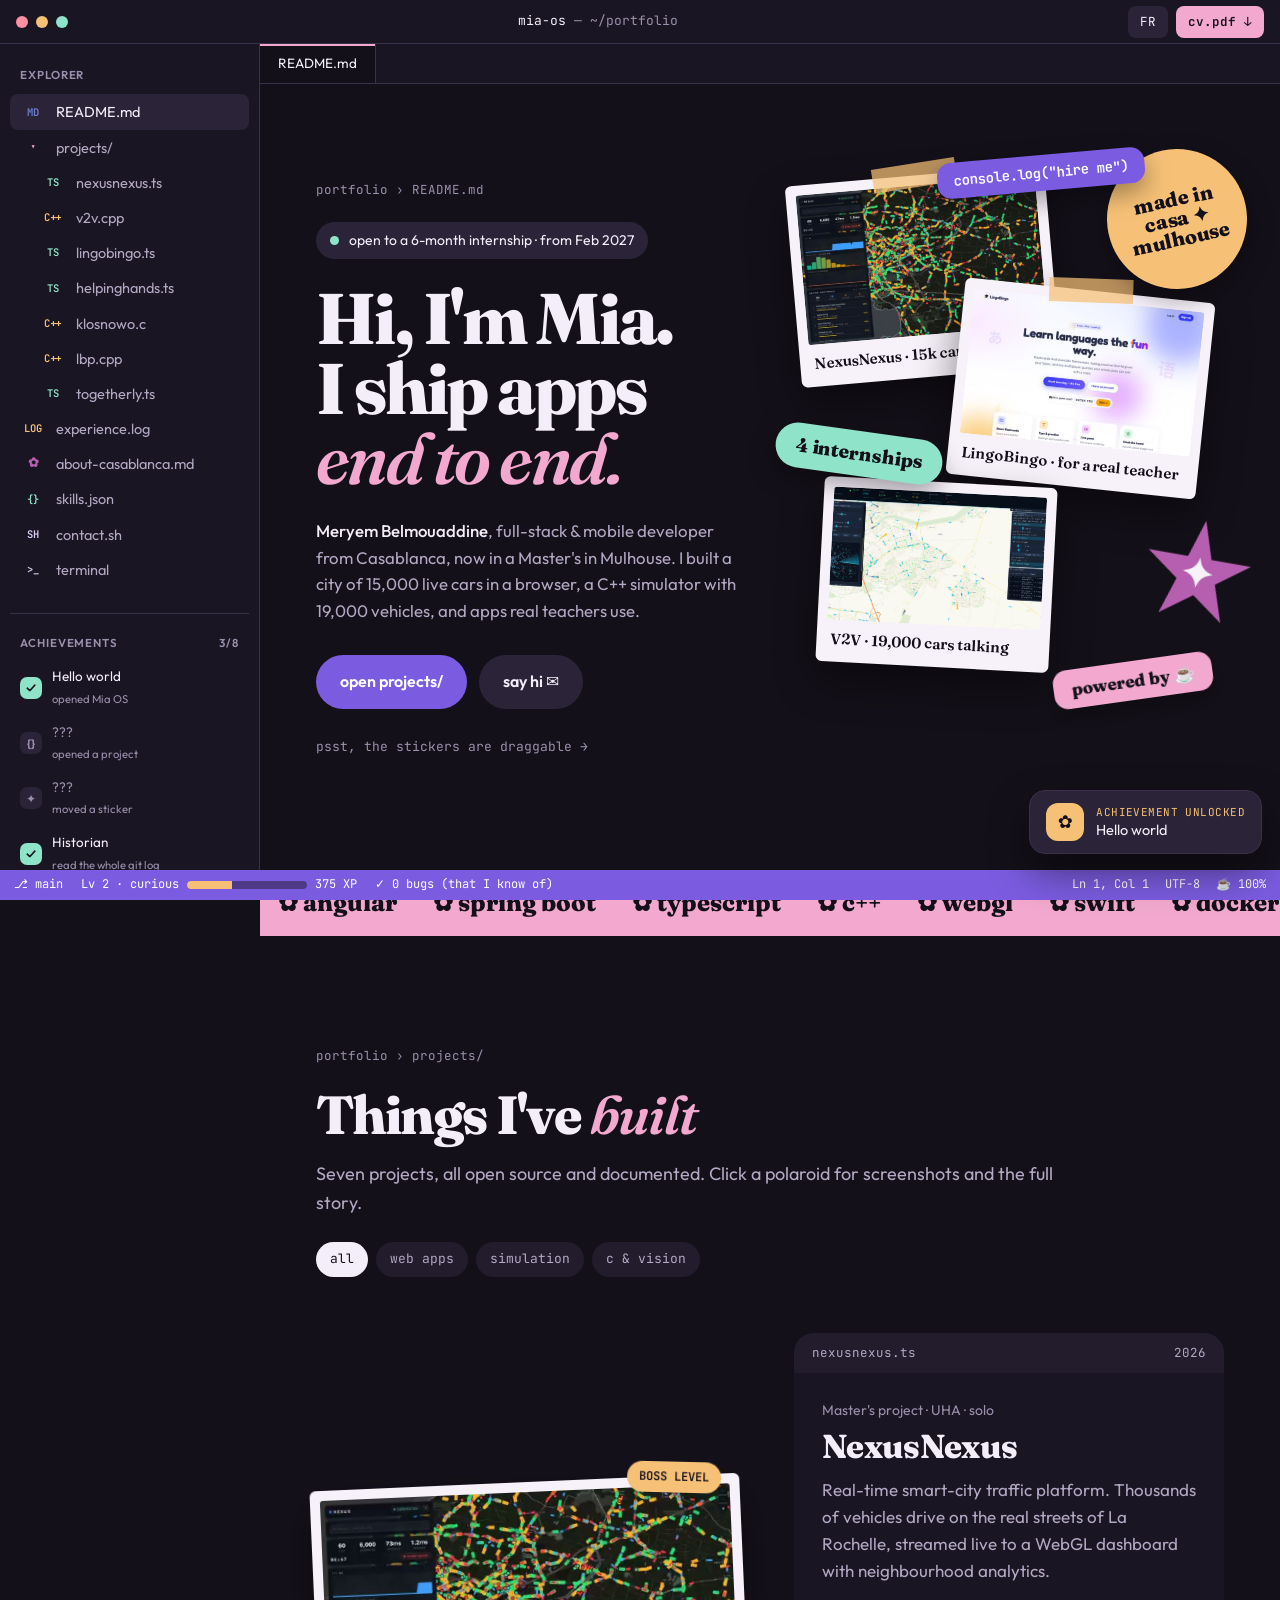
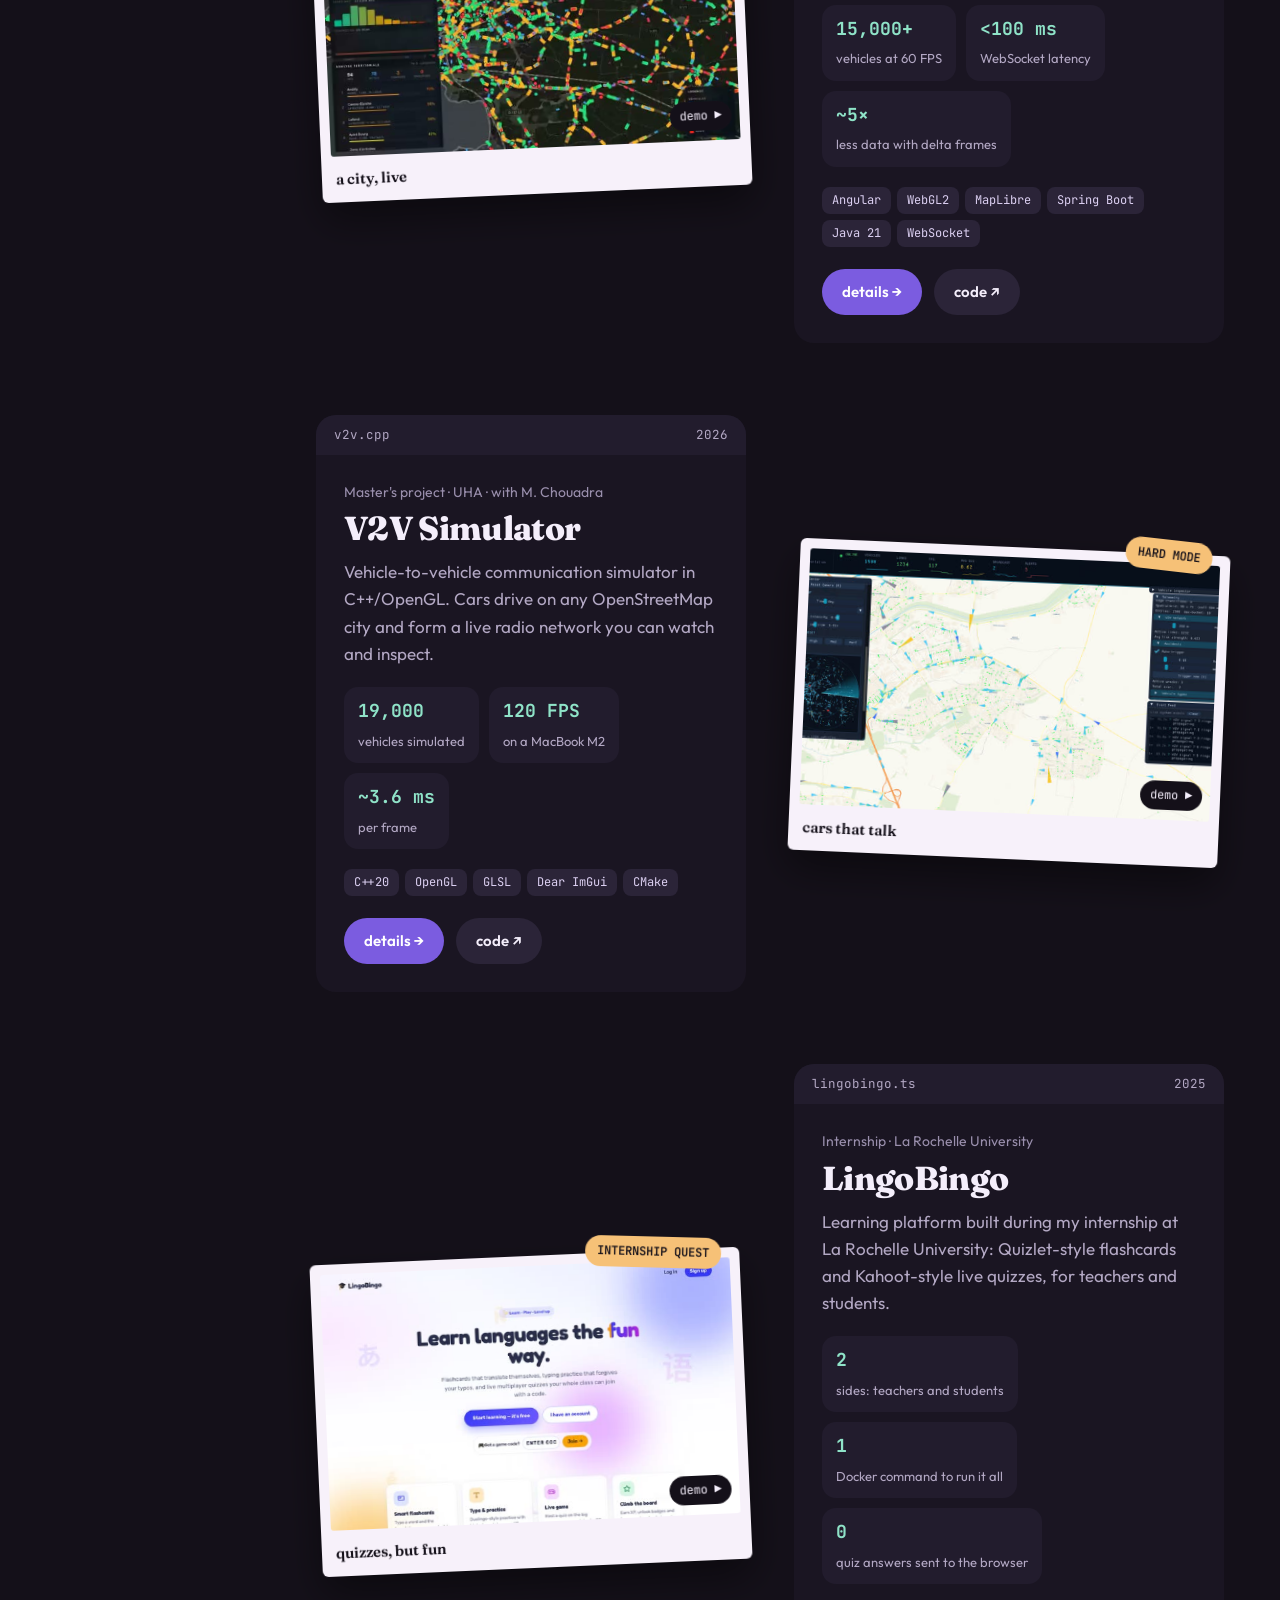
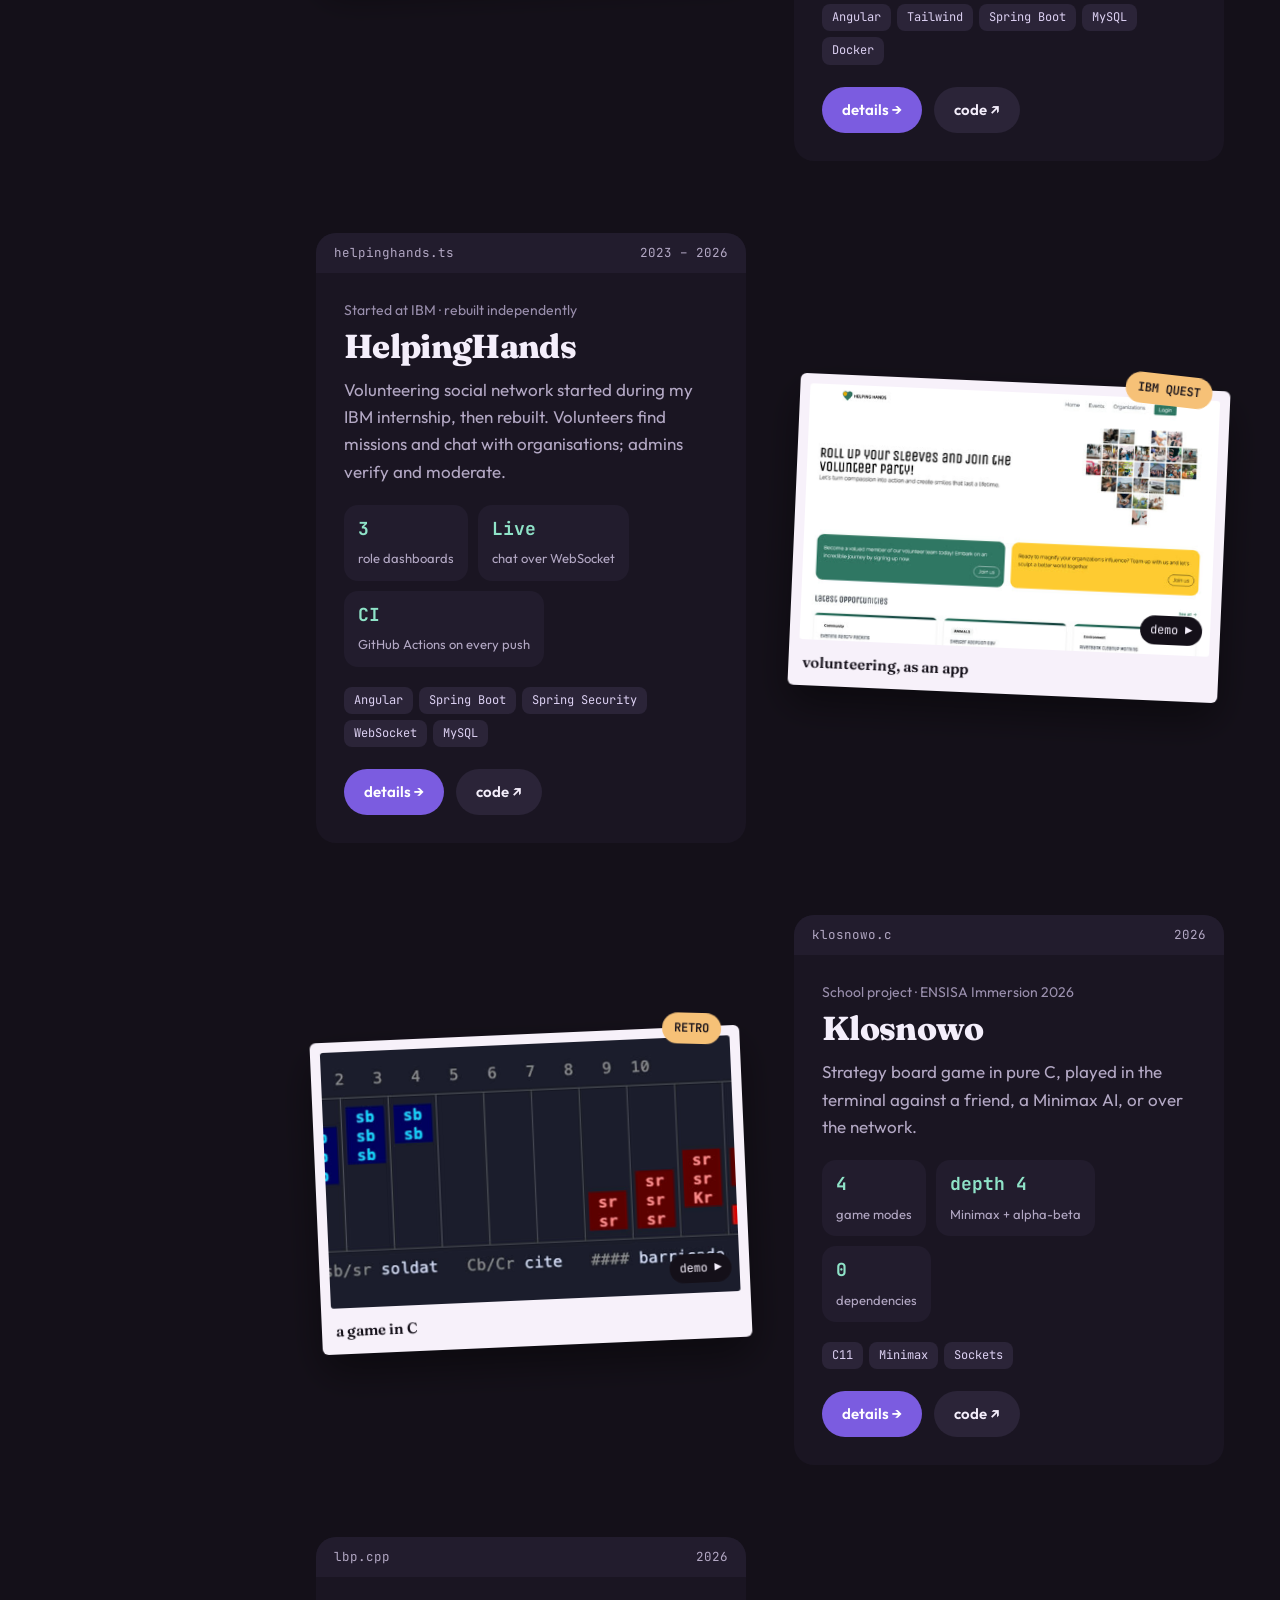
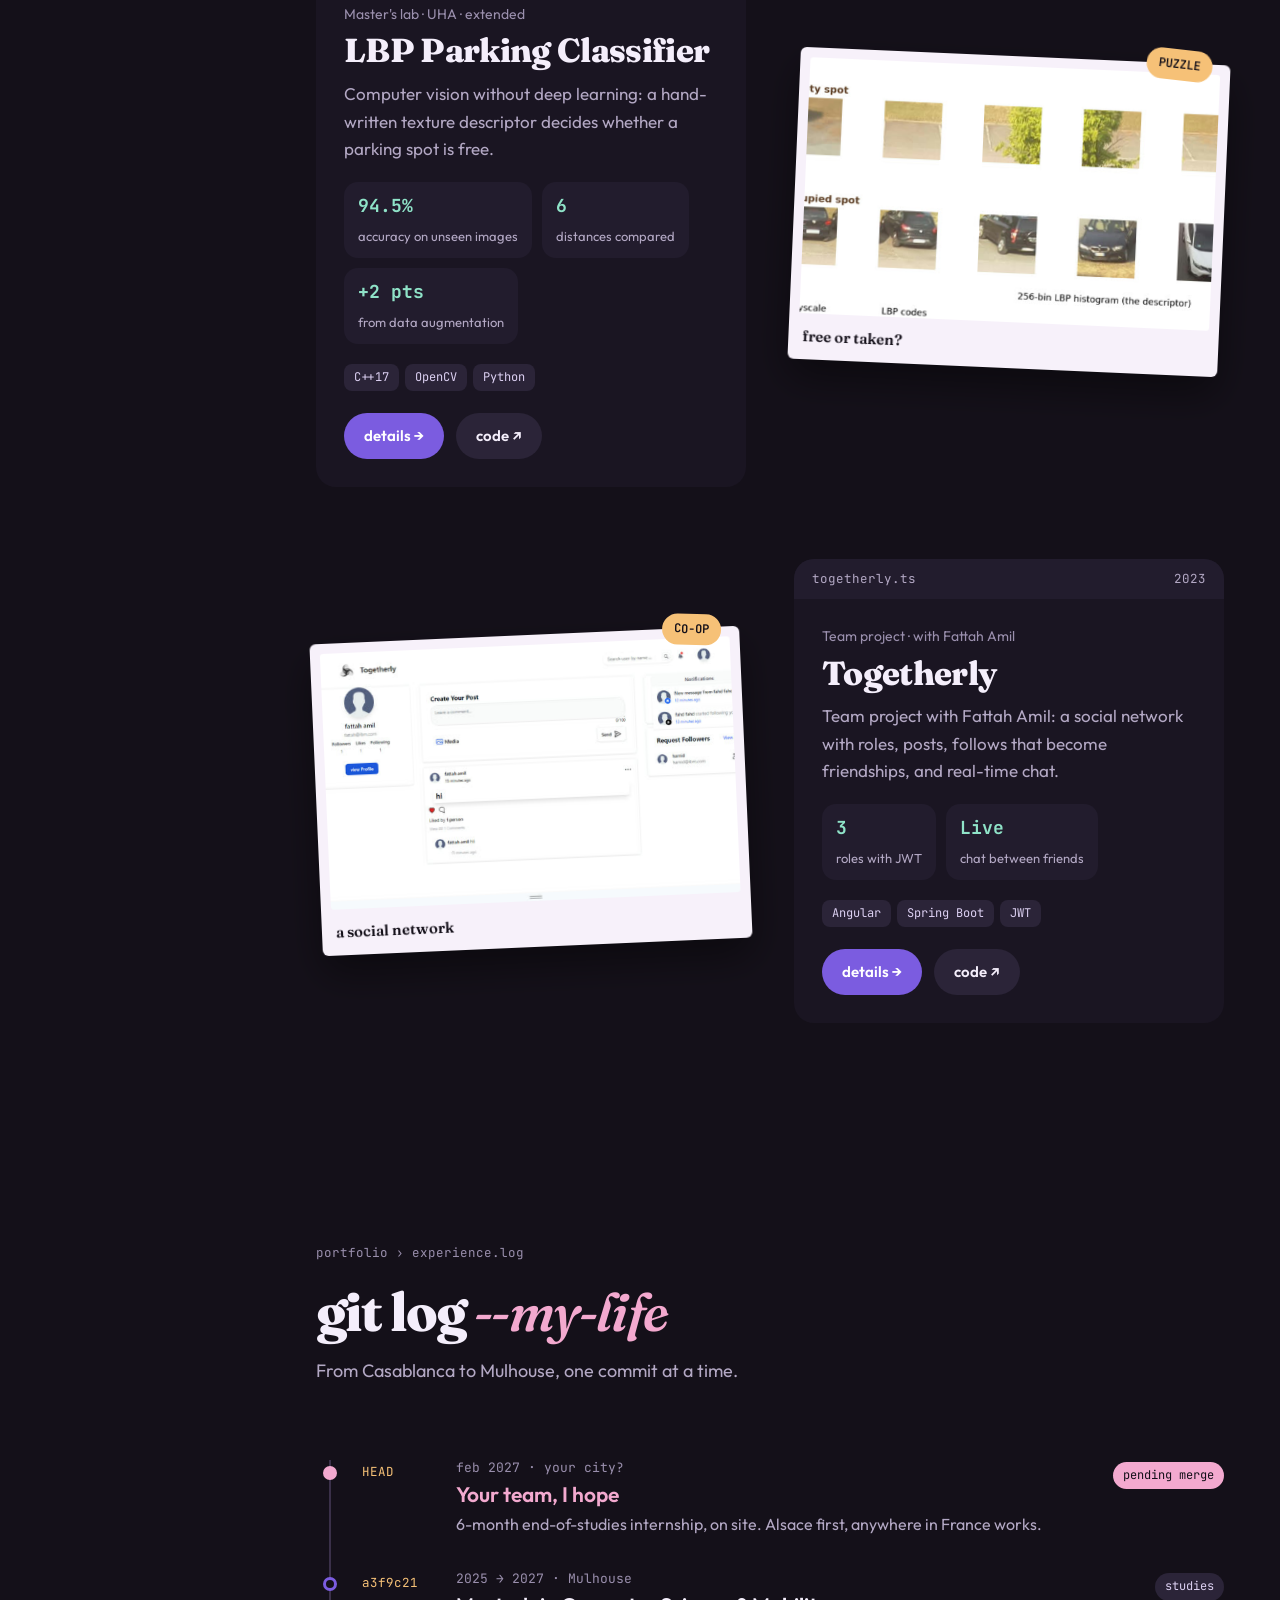
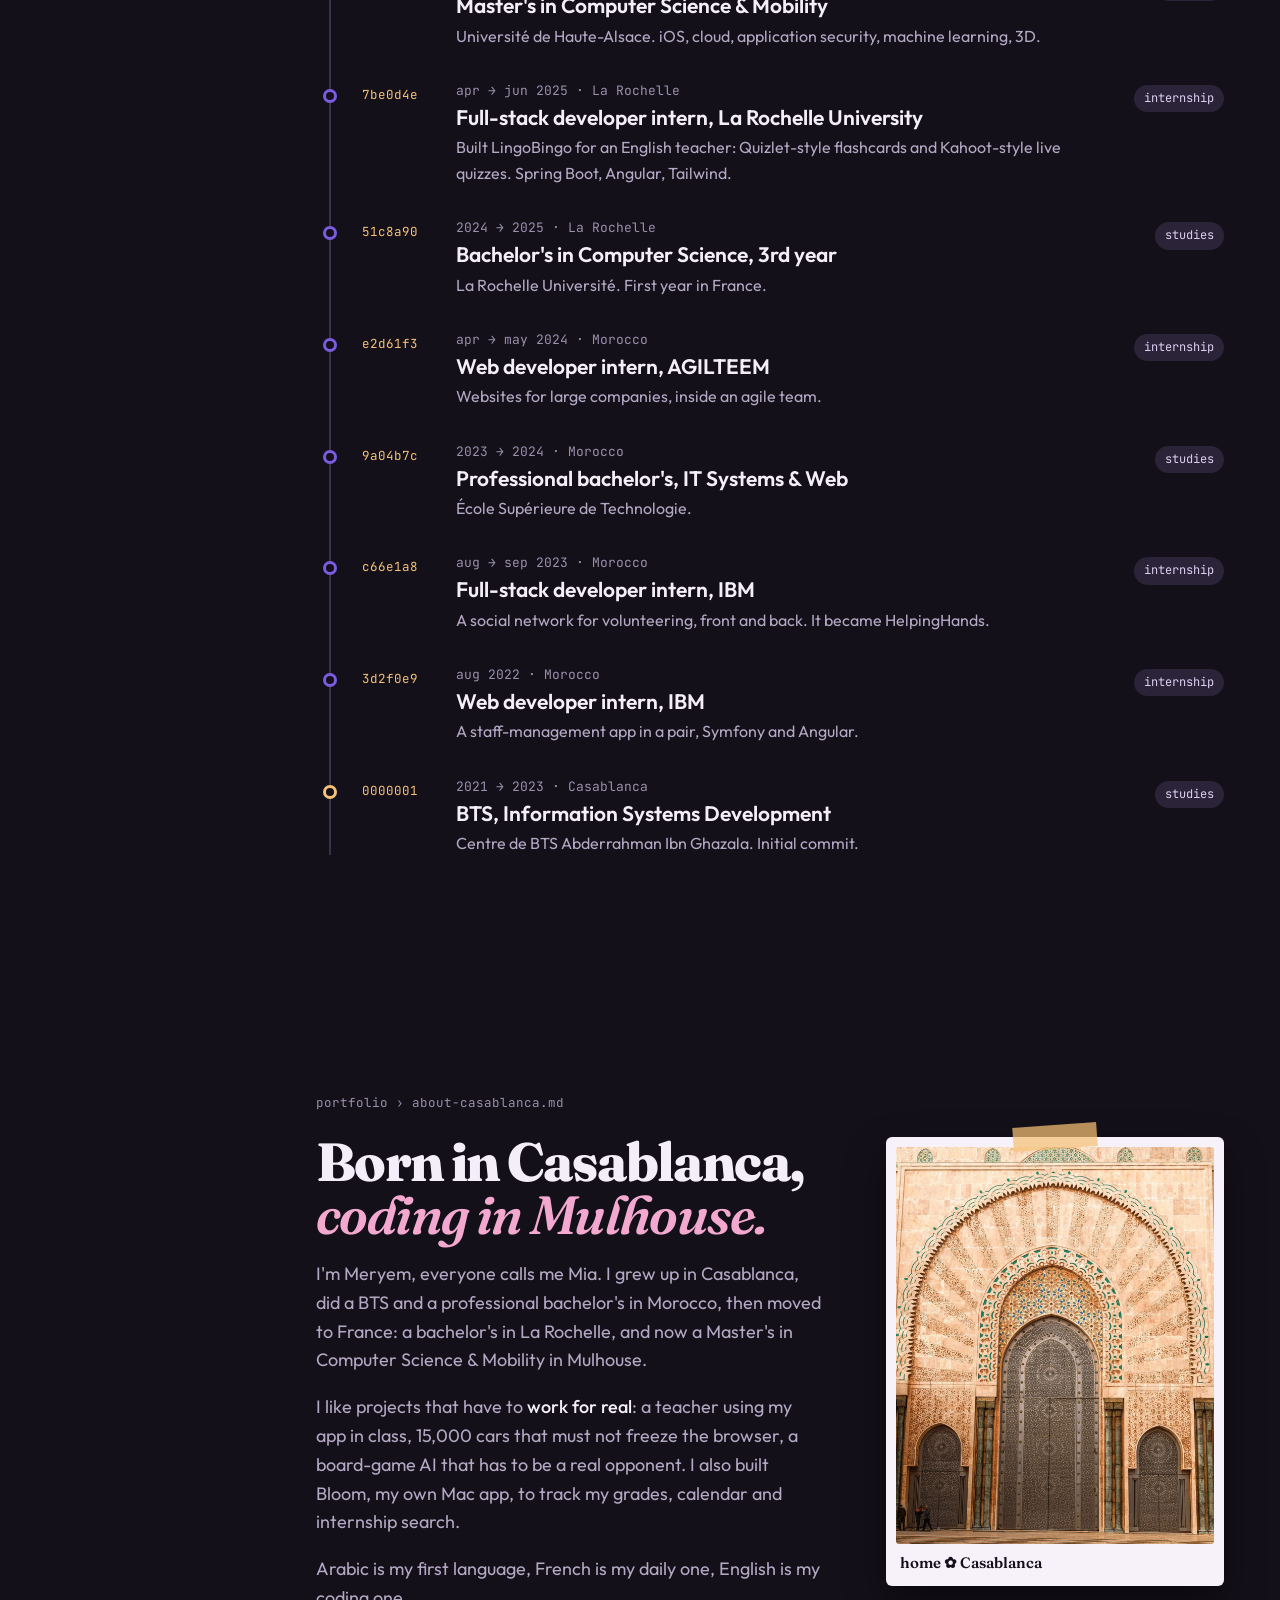
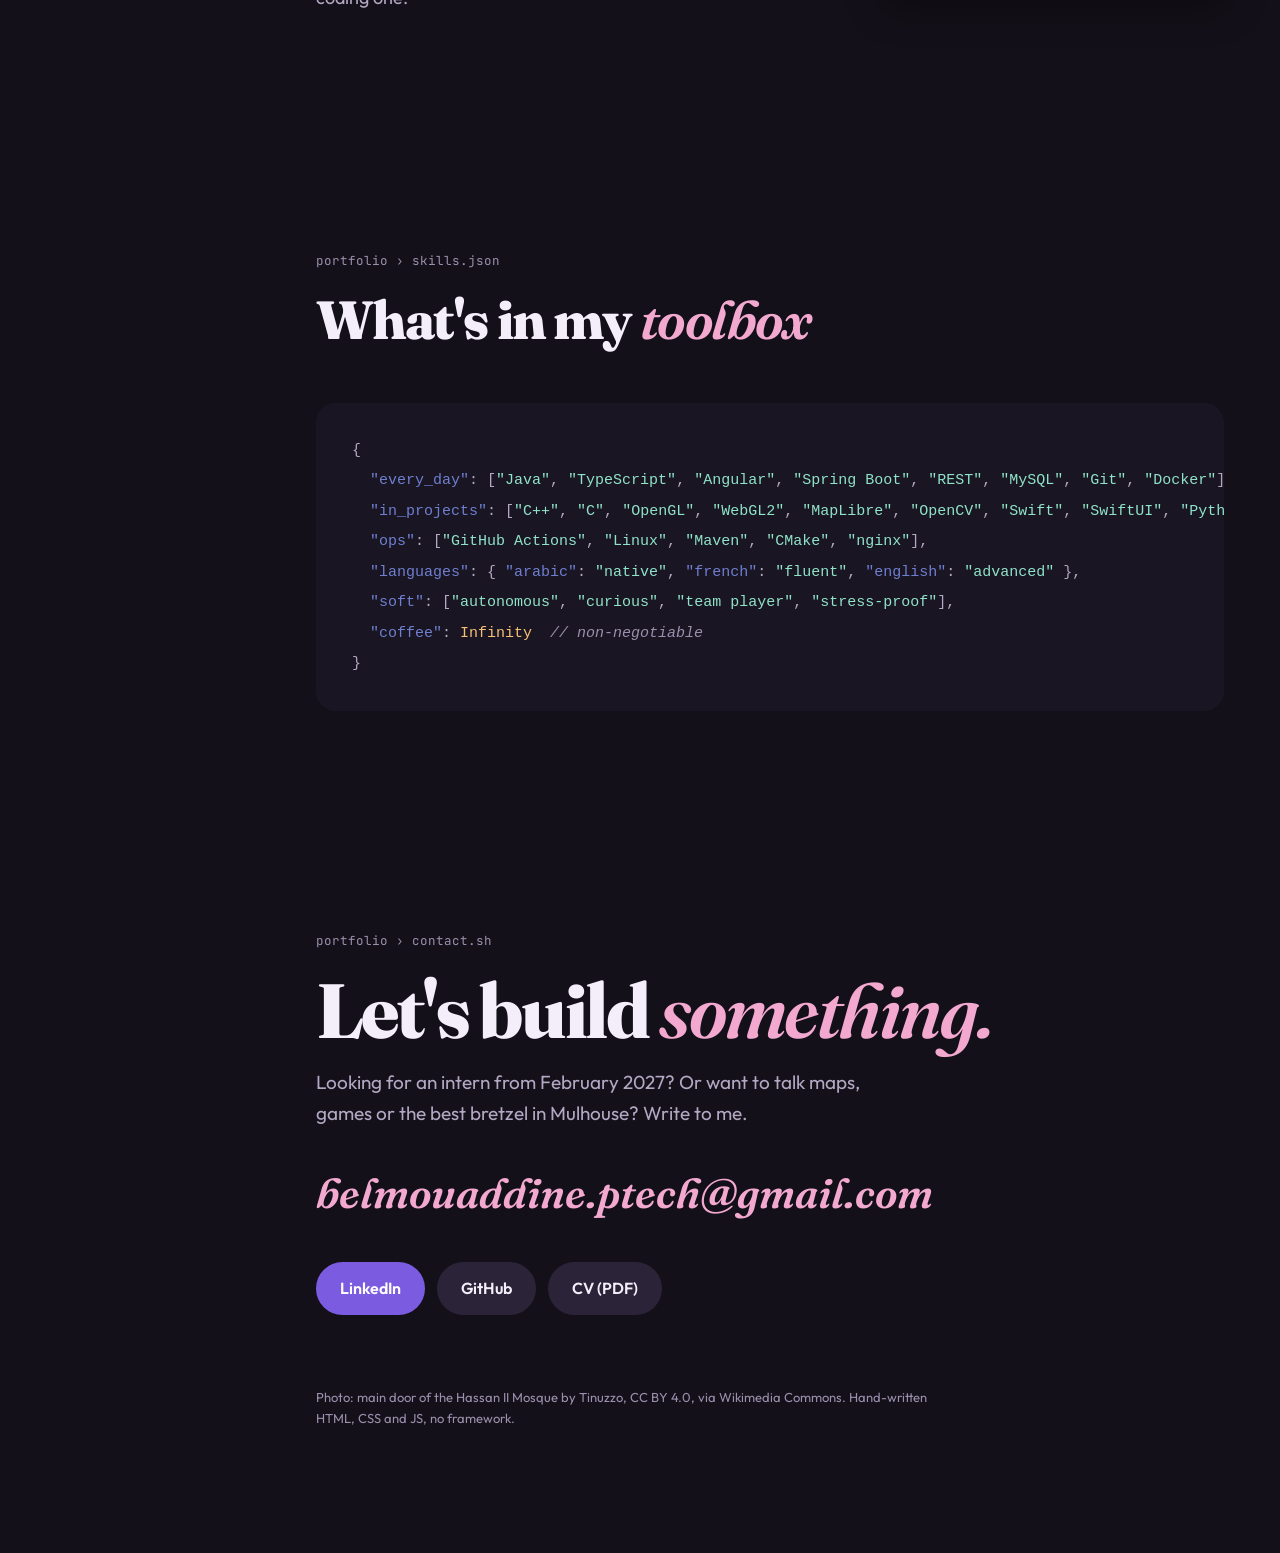
==== commit e52f26bc: "Portfolio v4: Mia OS. Editor shell, sticker desk hero, git log, terminal and an achievements game" ====
--- a/index.html
+++ b/index.html
@@ -3,174 +3,187 @@
 <head>
 <meta charset="UTF-8">
 <meta name="viewport" content="width=device-width, initial-scale=1.0">
-<title>Meryem Belmouaddine, full-stack developer</title>
-<meta name="description" content="Meryem Belmouaddine, from Casablanca, Master's student in Computer Science &amp; Mobility in Mulhouse. Full-stack and mobile developer looking for a 6-month internship from February 2027.">
+<title>Mia OS · Meryem Belmouaddine, full-stack developer</title>
+<meta name="description" content="Meryem Belmouaddine (Mia), full-stack and mobile developer from Casablanca, Master's student in Mulhouse, looking for a 6-month internship from February 2027.">
 <meta name="author" content="Meryem Belmouaddine">
 <meta name="theme-color" content="#141019">
 <meta name="color-scheme" content="dark">
 <link rel="canonical" href="https://miaaa3.github.io/">
 <meta property="og:type" content="website">
 <meta property="og:url" content="https://miaaa3.github.io/">
-<meta property="og:title" content="Meryem Belmouaddine, full-stack developer">
-<meta property="og:description" content="From Casablanca to Mulhouse: apps from the API to the last pixel, and cities full of cars. Looking for a 6-month internship from February 2027.">
+<meta property="og:title" content="Hi, I'm Mia. I ship apps end to end.">
+<meta property="og:description" content="Meryem Belmouaddine, full-stack and mobile developer from Casablanca, studying in Mulhouse. Looking for a 6-month internship from February 2027.">
 <meta property="og:image" content="https://miaaa3.github.io/assets/og-image.png">
 <meta name="twitter:card" content="summary_large_image">
 <link rel="icon" href="assets/favicon.svg" type="image/svg+xml">
 <link rel="preconnect" href="https://fonts.googleapis.com">
 <link rel="preconnect" href="https://fonts.gstatic.com" crossorigin>
-<link rel="preconnect" href="https://api.fontshare.com">
-<link rel="preconnect" href="https://cdn.fontshare.com" crossorigin>
-<link href="https://fonts.googleapis.com/css2?family=Hanken+Grotesk:wght@400;500&display=swap" rel="stylesheet">
-<link href="https://api.fontshare.com/v2/css?f[]=zodiak@100,300&display=swap" rel="stylesheet">
+<link href="https://fonts.googleapis.com/css2?family=Fraunces:ital,opsz,wght@0,9..144,600;0,9..144,800;1,9..144,600&family=Outfit:wght@400;500;600&family=JetBrains+Mono:wght@400;600&display=swap" rel="stylesheet">
 <link rel="stylesheet" href="css/style.css">
 </head>
 <body>
-<a class="skip" href="#work" data-i18n="skip">Skip to the work</a>
+<a class="skip" href="#readme" data-i18n="skip">Skip to content</a>
 
-<header class="hero" id="top">
-  <div class="hero-text">
-    <a class="mark" href="#top" aria-label="Meryem Belmouaddine">
-      <svg viewBox="0 0 40 40" aria-hidden="true"><path d="M20 2l5.3 7.3 8.9-1.5-1.5 8.9L40 20l-7.3 5.3 1.5 8.9-8.9-1.5L20 40l-5.3-7.3-8.9 1.5 1.5-8.9L0 20l7.3-5.3-1.5-8.9 8.9 1.5z"/></svg>
-    </a>
-    <div class="hero-copy">
-      <h1 id="heroTitle"><span class="line"><span data-i18n="hero.l1">Meryem Belmouaddine,</span></span><span class="line"><span data-i18n="hero.l2">full-stack developer</span></span></h1>
-      <p class="hero-sub" data-i18n="hero.sub">I build apps from the API to the last pixel, and, for fun, whole cities full of cars. Looking for a 6-month internship from February 2027.</p>
-      <a class="button" href="assets/CV-Meryem-Belmouaddine.pdf" target="_blank" rel="noopener" data-i18n="hero.cta">Download my CV</a>
-    </div>
-  </div>
-
-  <div class="hero-stage">
-    <button class="lang-link" type="button" id="langLink" data-i18n="lang.switch">Français</button>
-    <figure class="city" data-ui id="city">
-      <div class="city-tabs" role="tablist" aria-label="City">
-        <button role="tab" type="button" data-city="casablanca" aria-selected="true"><b>Casablanca</b><span data-i18n="city.born">where I was born</span></button>
-        <button role="tab" type="button" data-city="la-rochelle" aria-selected="false"><b>La Rochelle</b><span data-i18n="city.studied">where I studied</span></button>
-        <button role="tab" type="button" data-city="mulhouse" aria-selected="false"><b>Mulhouse</b><span data-i18n="city.now">where I study now</span></button>
-      </div>
-      <div class="city-map">
-        <canvas id="cityCanvas" aria-label="A live map of real streets with small cars driving on them"></canvas>
-        <p class="city-fallback" data-i18n="city.fallback">A live map of the city, with my cars driving on its real streets. It needs JavaScript.</p>
-      </div>
-      <div class="city-controls">
-        <label for="carCount" data-i18n="city.cars">Cars</label>
-        <input id="carCount" type="range" min="50" max="4000" step="50" value="700">
-        <output id="cityReadout" for="carCount">700 cars · 60 fps</output>
-      </div>
-      <figcaption><span data-i18n="city.hint">Tap a street to cause a traffic jam.</span> <span class="osm">Streets © OpenStreetMap contributors</span></figcaption>
-    </figure>
+<header class="titlebar">
+  <div class="lights" aria-hidden="true"><i></i><i></i><i></i></div>
+  <a class="titlebar-name" href="#readme">mia-os <span>— ~/portfolio</span></a>
+  <div class="titlebar-actions">
+    <button type="button" class="pill" id="langBtn" data-i18n="lang">FR</button>
+    <a class="pill pill-rose" href="assets/CV-Meryem-Belmouaddine.pdf" target="_blank" rel="noopener">cv.pdf ↓</a>
   </div>
 </header>
 
-<main>
-  <section class="work" id="work" aria-labelledby="workTitle">
-    <div class="work-rail">
-      <h2 id="workTitle" data-i18n="work.title">Work</h2>
-      <div class="filters" role="group" aria-label="Filter projects">
-        <button type="button" data-filter="all" aria-pressed="true" data-i18n="filter.all">Everything</button>
-        <button type="button" data-filter="web" aria-pressed="false" data-i18n="filter.web">Web apps</button>
-        <button type="button" data-filter="graphics" aria-pressed="false" data-i18n="filter.graphics">Simulation</button>
-        <button type="button" data-filter="systems" aria-pressed="false" data-i18n="filter.systems">C and vision</button>
+<div class="os">
+  <nav class="explorer" aria-label="Sections">
+    <p class="explorer-title" data-i18n="explorer">explorer</p>
+    <a href="#readme" class="file"><b class="ic md">MD</b>README.md</a>
+    <a href="#projects" class="file folder"><b class="ic dir">▾</b>projects/</a>
+    <div class="sub" id="projectFiles"></div>
+    <a href="#experience" class="file"><b class="ic log">LOG</b>experience.log</a>
+    <a href="#about" class="file"><b class="ic fl">✿</b>about-casablanca.md</a>
+    <a href="#skills" class="file"><b class="ic js">{}</b>skills.json</a>
+    <a href="#contact" class="file"><b class="ic sh">SH</b>contact.sh</a>
+    <button type="button" class="file" id="openTerm"><b class="ic sh">&gt;_</b><span data-i18n="explorer.term">terminal</span></button>
+    <div class="quest">
+      <p class="explorer-title"><span data-i18n="quest.title">achievements</span> <span id="achCount">0/8</span></p>
+      <ul id="achList"></ul>
+    </div>
+  </nav>
+
+  <main class="editor" id="main">
+    <div class="tabs" aria-hidden="true"><span class="tab" id="currentTab">README.md</span></div>
+
+    <!-- ================= README ================= -->
+    <section class="readme" id="readme" data-file="README.md">
+      <div class="readme-text">
+        <p class="crumb">portfolio › README.md</p>
+        <p class="status-chip"><span class="dot"></span><span data-i18n="hero.status">open to a 6-month internship · from Feb 2027</span></p>
+        <h1 data-i18n="hero.title">Hi, I'm Mia.<br>I ship apps <em>end to end.</em></h1>
+        <p class="lead" data-i18n="hero.lead"><b>Meryem Belmouaddine</b>, full-stack &amp; mobile developer from Casablanca, now in a Master's in Mulhouse. I built a city of 15,000 live cars in a browser, a C++ simulator with 19,000 vehicles, and apps real teachers use.</p>
+        <div class="actions">
+          <a class="btn btn-violet" href="#projects" data-i18n="hero.cta1">open projects/</a>
+          <a class="btn btn-ghost" href="mailto:belmouaddine.ptech@gmail.com" data-i18n="hero.cta2">say hi ✉</a>
+        </div>
+        <p class="drag-hint" data-i18n="hero.hint">psst, the stickers are draggable →</p>
       </div>
-    </div>
-    <div class="strips" id="strips"></div>
-  </section>
 
-  <section class="about" id="about" aria-labelledby="aboutTitle">
-    <div class="about-panel">
-      <div class="about-left">
-        <h2 id="aboutTitle" class="statement rise"><span data-i18n="about.l1">Born in Casablanca.</span><br><span data-i18n="about.l2">Coding in Mulhouse.</span></h2>
-        <img class="arch rise" src="assets/main-entrance-door-at-the-hassan-ii.jpg" width="1263" height="1600" alt="The main door of the Hassan II Mosque in Casablanca, carved wood and zellige" loading="lazy" decoding="async">
+      <div class="desk" id="desk" aria-label="Project polaroids and stickers">
+        <a class="polaroid drag" href="#p-nexus" style="--x:4%;--y:4%;--r:-5deg;--w:58%"><span class="tape"></span><img src="assets/strips/nexus/1.jpg" alt="NexusNexus: thousands of cars on La Rochelle's streets" width="608" height="380"><span class="cap">NexusNexus · 15k cars</span></a>
+        <a class="polaroid drag" href="#p-lingobingo" style="--x:40%;--y:22%;--r:6deg;--w:56%"><span class="tape"></span><img src="assets/strips/lingobingo/01-welcome.jpg" alt="LingoBingo landing page" width="608" height="380"><span class="cap" data-i18n="pol.lingo">LingoBingo · for a real teacher</span></a>
+        <a class="polaroid drag" href="#p-v2v" style="--x:10%;--y:52%;--r:3deg;--w:52%"><img src="assets/strips/v2v/1.jpg" alt="V2V Simulator dashboard" width="688" height="380"><span class="cap" data-i18n="pol.v2v">V2V · 19,000 cars talking</span></a>
+        <span class="sticker s-casa drag" style="--x:74%;--y:0%;--r:-12deg" data-i18n="st.casa">made in<br>casa ✦<br>mulhouse</span>
+        <span class="sticker s-intern drag" style="--x:0%;--y:44%;--r:8deg" data-i18n="st.intern">4 internships</span>
+        <span class="sticker s-code drag" style="--x:36%;--y:1%;--r:-5deg">console.log("hire me")</span>
+        <span class="sticker s-star drag" style="--x:82%;--y:58%;--r:10deg" aria-hidden="true">✦</span>
+        <span class="sticker s-coffee drag" style="--x:62%;--y:80%;--r:-8deg" data-i18n="st.coffee">powered by ☕</span>
       </div>
-      <div class="about-right">
-        <div class="rise">
-          <h3 data-i18n="about.h1">The route so far</h3>
-          <p data-i18n="about.p1">A BTS and a professional bachelor's in Morocco, a bachelor's in computer science in La Rochelle, and now the Master's in Computer Science and Mobility at Université de Haute-Alsace. Four internships on the way: IBM twice, AGILTEEM and La Rochelle University.</p>
+    </section>
+
+    <div class="marquee" aria-hidden="true"><div class="marquee-track" id="marquee">
+      <span>✿ angular</span><span>✿ spring boot</span><span>✿ typescript</span><span>✿ c++</span><span>✿ webgl</span><span>✿ swift</span><span>✿ docker</span><span data-i18n="mq.casa">✿ from casablanca</span><span data-i18n="mq.coffee">✿ coffee-driven</span><span data-i18n="mq.feb">✿ available feb 2027</span>
+    </div></div>
+
+    <!-- ================= PROJECTS ================= -->
+    <section class="section" id="projects" data-file="projects/">
+      <header class="section-head">
+        <p class="crumb">portfolio › projects/</p>
+        <h2 data-i18n="proj.title">Things I've <em>built</em></h2>
+        <p data-i18n="proj.sub">Seven projects, all open source and documented. Click a polaroid for screenshots and the full story.</p>
+        <div class="filters" role="group" aria-label="Filter">
+          <button type="button" data-filter="all" aria-pressed="true" data-i18n="f.all">all</button>
+          <button type="button" data-filter="web" aria-pressed="false" data-i18n="f.web">web apps</button>
+          <button type="button" data-filter="graphics" aria-pressed="false" data-i18n="f.gfx">simulation</button>
+          <button type="button" data-filter="systems" aria-pressed="false" data-i18n="f.sys">c &amp; vision</button>
         </div>
-        <div class="rise">
-          <h3 data-i18n="about.h2">What I'm looking for</h3>
-          <p data-i18n="about.p2">A 6-month end-of-studies internship from February 2027, on site. Alsace first, anywhere in France works. Full-stack, mobile, or anything with a map in it.</p>
-        </div>
-        <a class="button rise" href="mailto:belmouaddine.ptech@gmail.com?subject=Internship%20from%20February%202027" data-i18n="about.cta">Write to me</a>
+      </header>
+      <div class="projects" id="projectList"></div>
+    </section>
+
+    <!-- ================= EXPERIENCE ================= -->
+    <section class="section" id="experience" data-file="experience.log">
+      <header class="section-head">
+        <p class="crumb">portfolio › experience.log</p>
+        <h2 data-i18n="exp.title">git log <em>--my-life</em></h2>
+        <p data-i18n="exp.sub">From Casablanca to Mulhouse, one commit at a time.</p>
+      </header>
+      <ol class="log" id="log">
+        <li class="commit next"><span class="hash">HEAD</span><div><p class="when" data-i18n="c.next.when">feb 2027 · your city?</p><h3 data-i18n="c.next.t">Your team, I hope</h3><p data-i18n="c.next.d">6-month end-of-studies internship, on site. Alsace first, anywhere in France works.</p></div><span class="branch" data-i18n="c.next.b">pending merge</span></li>
+        <li class="commit"><span class="hash">a3f9c21</span><div><p class="when" data-i18n="c.uha.when">2025 → 2027 · Mulhouse</p><h3 data-i18n="c.uha.t">Master's in Computer Science &amp; Mobility</h3><p data-i18n="c.uha.d">Université de Haute-Alsace. iOS, cloud, application security, machine learning, 3D.</p></div><span class="branch">studies</span></li>
+        <li class="commit"><span class="hash">7be0d4e</span><div><p class="when" data-i18n="c.lr.when">apr → jun 2025 · La Rochelle</p><h3 data-i18n="c.lr.t">Full-stack developer intern, La Rochelle University</h3><p data-i18n="c.lr.d">Built LingoBingo for an English teacher: Quizlet-style flashcards and Kahoot-style live quizzes. Spring Boot, Angular, Tailwind.</p></div><span class="branch">internship</span></li>
+        <li class="commit"><span class="hash">51c8a90</span><div><p class="when" data-i18n="c.lic.when">2024 → 2025 · La Rochelle</p><h3 data-i18n="c.lic.t">Bachelor's in Computer Science, 3rd year</h3><p data-i18n="c.lic.d">La Rochelle Université. First year in France.</p></div><span class="branch">studies</span></li>
+        <li class="commit"><span class="hash">e2d61f3</span><div><p class="when" data-i18n="c.agil.when">apr → may 2024 · Morocco</p><h3 data-i18n="c.agil.t">Web developer intern, AGILTEEM</h3><p data-i18n="c.agil.d">Websites for large companies, inside an agile team.</p></div><span class="branch">internship</span></li>
+        <li class="commit"><span class="hash">9a04b7c</span><div><p class="when" data-i18n="c.est.when">2023 → 2024 · Morocco</p><h3 data-i18n="c.est.t">Professional bachelor's, IT Systems &amp; Web</h3><p data-i18n="c.est.d">École Supérieure de Technologie.</p></div><span class="branch">studies</span></li>
+        <li class="commit"><span class="hash">c66e1a8</span><div><p class="when" data-i18n="c.ibm2.when">aug → sep 2023 · Morocco</p><h3 data-i18n="c.ibm2.t">Full-stack developer intern, IBM</h3><p data-i18n="c.ibm2.d">A social network for volunteering, front and back. It became HelpingHands.</p></div><span class="branch">internship</span></li>
+        <li class="commit"><span class="hash">3d2f0e9</span><div><p class="when" data-i18n="c.ibm1.when">aug 2022 · Morocco</p><h3 data-i18n="c.ibm1.t">Web developer intern, IBM</h3><p data-i18n="c.ibm1.d">A staff-management app in a pair, Symfony and Angular.</p></div><span class="branch">internship</span></li>
+        <li class="commit root"><span class="hash">0000001</span><div><p class="when" data-i18n="c.bts.when">2021 → 2023 · Casablanca</p><h3 data-i18n="c.bts.t">BTS, Information Systems Development</h3><p data-i18n="c.bts.d">Centre de BTS Abderrahman Ibn Ghazala. Initial commit.</p></div><span class="branch">studies</span></li>
+      </ol>
+    </section>
+
+    <!-- ================= ABOUT ================= -->
+    <section class="section about" id="about" data-file="about-casablanca.md">
+      <div class="about-text">
+        <p class="crumb">portfolio › about-casablanca.md</p>
+        <h2 data-i18n="about.title">Born in Casablanca, <em>coding in Mulhouse.</em></h2>
+        <p data-i18n="about.p1">I'm Meryem, everyone calls me Mia. I grew up in Casablanca, did a BTS and a professional bachelor's in Morocco, then moved to France: a bachelor's in La Rochelle, and now a Master's in Computer Science &amp; Mobility in Mulhouse.</p>
+        <p data-i18n="about.p2">I like projects that have to <b>work for real</b>: a teacher using my app in class, 15,000 cars that must not freeze the browser, a board-game AI that has to be a real opponent. I also built Bloom, my own Mac app, to track my grades, calendar and internship search.</p>
+        <p data-i18n="about.p3">Arabic is my first language, French is my daily one, English is my coding one.</p>
       </div>
-    </div>
-  </section>
+      <figure class="polaroid big" style="--r:4deg"><span class="tape"></span><img src="assets/main-entrance-door-at-the-hassan-ii.jpg" alt="The main door of the Hassan II Mosque in Casablanca" width="1263" height="1600" loading="lazy"><figcaption class="cap" data-i18n="about.cap">home ✿ Casablanca</figcaption></figure>
+    </section>
 
-  <section class="lineup" id="lineup" aria-labelledby="lineupTitle">
-    <h2 id="lineupTitle" class="visually-hidden" data-i18n="lineup.title">Experience, studies and tools</h2>
-    <div class="group rise">
-      <h3 class="group-head" data-i18n="g.morocco">Morocco, 2021 to 2024</h3>
-      <table>
-        <tr><td data-i18n="r.bts">BTS, information systems development</td><td>Centre de BTS Abderrahman Ibn Ghazala</td><td data-i18n="k.studies">studies</td><td>2021–2023</td></tr>
-        <tr><td data-i18n="r.ibm1">Web developer, staff management app</td><td>IBM</td><td data-i18n="k.intern">internship</td><td data-i18n="d.ibm1">Aug 2022</td></tr>
-        <tr><td data-i18n="r.ibm2">Full-stack developer, volunteering network</td><td>IBM</td><td data-i18n="k.intern">internship</td><td data-i18n="d.ibm2">Aug–Sep 2023</td></tr>
-        <tr><td data-i18n="r.est">Professional bachelor's, IT systems and web</td><td>École Supérieure de Technologie</td><td data-i18n="k.studies">studies</td><td>2023–2024</td></tr>
-        <tr><td data-i18n="r.agil">Web developer, sites for large companies</td><td>AGILTEEM</td><td data-i18n="k.intern">internship</td><td data-i18n="d.agil">Apr–May 2024</td></tr>
-      </table>
-    </div>
-    <div class="group with-pics rise">
-      <h3 class="group-head" data-i18n="g.lr">La Rochelle, 2024 to 2025</h3>
-      <table>
-        <tr><td data-i18n="r.lic">Bachelor's in computer science, third year</td><td>La Rochelle Université</td><td data-i18n="k.studies">studies</td><td>2024–2025</td></tr>
-        <tr><td data-i18n="r.lingo">Full-stack developer, LingoBingo</td><td>La Rochelle Université</td><td data-i18n="k.intern">internship</td><td data-i18n="d.lingo">Apr–Jun 2025</td></tr>
-      </table>
-      <div class="pics">
-        <img src="assets/la-rochelle-vue-du-port.jpg" width="1190" height="810" alt="The old port of La Rochelle and its towers, around 1905" loading="lazy" decoding="async">
-        <img src="assets/plan-la-rochelle-et-environs-1773-nicolas.jpg" width="1600" height="1145" alt="A 1773 map of La Rochelle by Nicolas Chalmandrier" loading="lazy" decoding="async">
+    <!-- ================= SKILLS ================= -->
+    <section class="section" id="skills" data-file="skills.json">
+      <header class="section-head">
+        <p class="crumb">portfolio › skills.json</p>
+        <h2 data-i18n="sk.title">What's in my <em>toolbox</em></h2>
+      </header>
+      <pre class="json" aria-label="Skills"><code>{
+  <span class="k">"every_day"</span>: [<span class="s">"Java"</span>, <span class="s">"TypeScript"</span>, <span class="s">"Angular"</span>, <span class="s">"Spring Boot"</span>, <span class="s">"REST"</span>, <span class="s">"MySQL"</span>, <span class="s">"Git"</span>, <span class="s">"Docker"</span>],
+  <span class="k">"in_projects"</span>: [<span class="s">"C++"</span>, <span class="s">"C"</span>, <span class="s">"OpenGL"</span>, <span class="s">"WebGL2"</span>, <span class="s">"MapLibre"</span>, <span class="s">"OpenCV"</span>, <span class="s">"Swift"</span>, <span class="s">"SwiftUI"</span>, <span class="s">"Python"</span>, <span class="s">"PHP"</span>, <span class="s">"Symfony"</span>, <span class="s">"React"</span>],
+  <span class="k">"ops"</span>: [<span class="s">"GitHub Actions"</span>, <span class="s">"Linux"</span>, <span class="s">"Maven"</span>, <span class="s">"CMake"</span>, <span class="s">"nginx"</span>],
+  <span class="k">"languages"</span>: { <span class="k">"arabic"</span>: <span class="s">"native"</span>, <span class="k">"french"</span>: <span class="s">"fluent"</span>, <span class="k">"english"</span>: <span class="s">"advanced"</span> },
+  <span class="k">"soft"</span>: [<span class="s">"autonomous"</span>, <span class="s">"curious"</span>, <span class="s">"team player"</span>, <span class="s">"stress-proof"</span>],
+  <span class="k">"coffee"</span>: <span class="n">Infinity</span>  <span class="c">// non-negotiable</span>
+}</code></pre>
+    </section>
+
+    <!-- ================= CONTACT ================= -->
+    <section class="section contact" id="contact" data-file="contact.sh">
+      <p class="crumb">portfolio › contact.sh</p>
+      <h2 data-i18n="contact.title">Let's build <em>something.</em></h2>
+      <p class="contact-sub" data-i18n="contact.sub">Looking for an intern from February 2027? Or want to talk maps, games or the best bretzel in Mulhouse? Write to me.</p>
+      <a class="email" href="mailto:belmouaddine.ptech@gmail.com">belmouaddine.ptech@gmail.com</a>
+      <div class="actions">
+        <a class="btn btn-violet" href="https://www.linkedin.com/in/meryem-belmouaddine" target="_blank" rel="noopener">LinkedIn</a>
+        <a class="btn btn-ghost" href="https://github.com/miaaa3" target="_blank" rel="noopener">GitHub</a>
+        <a class="btn btn-ghost" href="assets/CV-Meryem-Belmouaddine.pdf" target="_blank" rel="noopener" data-i18n="contact.cv">CV (PDF)</a>
       </div>
-    </div>
-    <div class="group with-pics rise">
-      <h3 class="group-head" data-i18n="g.mul">Mulhouse, 2025 to 2027</h3>
-      <table>
-        <tr><td data-i18n="r.master">Master's in computer science and mobility</td><td>Université de Haute-Alsace</td><td data-i18n="k.studies">studies</td><td>2025–2027</td></tr>
-        <tr class="next"><td data-i18n="r.next">Your team, I hope</td><td data-i18n="r.next2">six months, on site</td><td data-i18n="k.intern">internship</td><td data-i18n="d.next">from Feb 2027</td></tr>
-      </table>
-      <div class="pics">
-        <img src="assets/bugatti-type-30-at-cite-de-l.jpg" width="1600" height="1202" alt="A 1925 Bugatti Type 30 at the Cité de l'Automobile, the car museum of Mulhouse" loading="lazy" decoding="async">
-      </div>
-    </div>
-    <div class="group rise">
-      <h3 class="group-head" data-i18n="g.tools">Tools</h3>
-      <table class="tools">
-        <tr><td colspan="3">Java, TypeScript, Angular, Spring Boot, REST, MySQL</td><td data-i18n="t.daily">every day</td></tr>
-        <tr><td colspan="3">Git, GitHub Actions, Docker, Linux, Maven</td><td data-i18n="t.daily">every day</td></tr>
-        <tr><td colspan="3">C++, C, OpenGL, WebGL2, MapLibre, OpenCV</td><td data-i18n="t.projects">in projects</td></tr>
-        <tr><td colspan="3">Swift, SwiftUI, Python, PHP, Symfony, React</td><td data-i18n="t.projects">in projects</td></tr>
-        <tr><td colspan="3" data-i18n="t.langs">Arabic, French, English</td><td data-i18n="t.langs2">native, fluent, advanced</td></tr>
-      </table>
-    </div>
-  </section>
+      <p class="credit" data-i18n="credit">Photo: main door of the Hassan II Mosque by Tinuzzo, CC BY 4.0, via Wikimedia Commons. Hand-written HTML, CSS and JS, no framework.</p>
+    </section>
+  </main>
+</div>
 
-  <section class="contact" id="contact" aria-labelledby="contactLine">
-    <p class="contact-line" id="contactLine" data-i18n="contact.line">Write to me about an internship, a project, or the best bretzel in Mulhouse.</p>
-    <a class="email" href="mailto:belmouaddine.ptech@gmail.com"><span>belmouaddine.ptech@</span><span>gmail.com</span></a>
-    <p class="contact-place" data-i18n="contact.place">Mulhouse, France. From Casablanca.</p>
-    <p class="contact-links"><a href="https://www.linkedin.com/in/meryem-belmouaddine" target="_blank" rel="noopener">LinkedIn</a><a href="https://github.com/miaaa3" target="_blank" rel="noopener">GitHub</a><a href="assets/CV-Meryem-Belmouaddine.pdf" target="_blank" rel="noopener">CV</a></p>
-  </section>
-</main>
-
-<footer class="foot">
-  <p class="foot-what" data-i18n="foot.what">Meryem Belmouaddine, developer</p>
-  <p class="foot-links"><a href="https://github.com/miaaa3" target="_blank" rel="noopener">GitHub</a><a href="https://www.linkedin.com/in/meryem-belmouaddine" target="_blank" rel="noopener">LinkedIn</a><button type="button" id="openTerm" data-i18n="foot.term">Open the terminal</button></p>
-  <p class="foot-year">© <span id="year">2026</span></p>
-  <p class="foot-credits" data-i18n="foot.credits">Pictures: Hassan II Mosque door by Tinuzzo (CC BY 4.0); La Rochelle, view of the port, c. 1905 (public domain); map of La Rochelle by Nicolas Chalmandrier, 1773, BnF Gallica (public domain); Bugatti Type 30 at the Cité de l'Automobile by Zairon (CC BY-SA 4.0); all via Wikimedia Commons. Streets © OpenStreetMap contributors (ODbL).</p>
+<footer class="statusbar">
+  <span>⎇ main</span>
+  <span class="xp" title="XP"><span id="lvl">Lv 1</span><span class="xp-bar"><i id="xpFill"></i></span><span id="xpText" class="hide-sm">0 XP</span></span>
+  <span class="hide-sm" data-i18n="sb.bugs">✓ 0 bugs (that I know of)</span>
+  <span class="sb-right"><span id="sbLine">Ln 1, Col 1</span><span class="hide-sm">UTF-8</span><span id="sbCoffee">☕ 100%</span></span>
 </footer>
 
-<dialog class="sheet" id="sheet" aria-labelledby="sheetTitle">
-  <div class="sheet-inner">
-    <button class="sheet-close" type="button" id="sheetClose" data-i18n="close">Close</button>
-    <div class="sheet-media" id="sheetMedia"></div>
-    <div class="sheet-text" id="sheetText"></div>
-  </div>
+<dialog class="term" id="term" aria-label="Terminal">
+  <div class="term-bar"><span>TERMINAL</span><button type="button" id="termClose" aria-label="Close">×</button></div>
+  <pre class="term-out" id="termOut"></pre>
+  <form class="term-in" id="termForm" autocomplete="off"><label for="termInput">mia@mulhouse ~/portfolio $</label><input id="termInput" type="text" spellcheck="false" autocapitalize="off"></form>
 </dialog>
 
-<dialog class="term" id="term" data-ui aria-label="Terminal">
-  <pre class="term-out" id="termOut"></pre>
-  <form class="term-in" id="termForm" autocomplete="off"><label for="termInput"><code>mia@mulhouse:~$</code></label><input id="termInput" type="text" spellcheck="false" autocapitalize="off"></form>
+<dialog class="sheet" id="sheet" aria-labelledby="sheetTitle">
+  <div class="sheet-bar"><span class="tab" id="sheetTab">project</span><button type="button" id="sheetClose" aria-label="Close">×</button></div>
+  <div class="sheet-body"><div class="sheet-media" id="sheetMedia"></div><div class="sheet-text" id="sheetText"></div></div>
 </dialog>
+<div class="toast" id="toast" role="status" aria-live="polite"></div>
 
 <script src="js/projects.js"></script>
 <script src="js/i18n.js"></script>
-<script src="js/city.js"></script>
 <script src="js/main.js"></script>
 </body>
 </html>
--- a/css/style.css
+++ b/css/style.css
@@ -1,246 +1,297 @@
-/* Meryem Belmouaddine, portfolio v3, "the dark room".
-   Bloom's plum ground; the lit things are the city, the work and the pictures.
-   One accent (rose) on the actions. Square corners. Surfaces separated by tone. */
+/* Mia OS · portfolio v4. Bloom's palette and fonts (Fraunces + Outfit),
+   an editor shell (explorer, tabs, status bar, terminal) and a sticker desk.
+   A small game layer: XP, levels and achievements. */
 
 :root {
   --bg: #141019;
-  --surface: #1A1522;
-  --panel: #221C2D;
-  --panel-2: #2B2438;
-  --ink: #F4EEFB;
-  --muted: #B7ADC8;
-  --accent: #F3A9CF;
-  --on-accent: #141019;
-  --ui-line: #3A3049;
-
-  --display: 'Zodiak', Georgia, serif;
-  --text: 'Hanken Grotesk', system-ui, sans-serif;
-
-  --step-small: 0.9375rem;
-  --step-body: clamp(1.0625rem, 1rem + 0.25vw, 1.1875rem);
-  --step-lead: clamp(1.375rem, 1.1rem + 0.8vw, 1.75rem);
-  --step-head: clamp(2rem, 1.2rem + 2.6vw, 3.4rem);
-  --step-giant: clamp(2.25rem, 8.4vw, 8.5rem);
-
-  --m: clamp(20px, 2.8vw, 40px);
-  --gap: clamp(120px, 14vw, 200px);
-  --ease: cubic-bezier(.16, 1, .3, 1);
+  --panel: #1A1522;
+  --card: #221C2D;
+  --card-2: #2B2438;
+  --card-3: #352C45;
+  --line: #3A3049;
+  --text: #F4EEFB;
+  --muted: #B3A8C4;
+  --faint: #9A8FAD;
+  --violet: #7B5CE0;
+  --violet-2: #8F74EA;
+  --orchid: #B65FB0;
+  --rose: #F3A9CF;
+  --peri: #6E7FD0;
+  --mint: #8FE3C8;
+  --amber: #F6C177;
+  --lilac: #DCD0F2;
+  --paper: #F7F1FA;
+
+  --display: 'Fraunces', Georgia, serif;
+  --sans: 'Outfit', system-ui, sans-serif;
+  --mono: 'JetBrains Mono', ui-monospace, Menlo, monospace;
+  --ease: cubic-bezier(.2, .9, .25, 1);
+  --pop: cubic-bezier(.34, 1.56, .64, 1);
+  --side: 260px;
+  --bar: 44px;
+  --status: 30px;
 }
 
 *, *::before, *::after { margin: 0; padding: 0; box-sizing: border-box; }
-html { scroll-behavior: smooth; }
-body { background: var(--bg); color: var(--ink); font-family: var(--text); font-size: var(--step-body); line-height: 1.55; -webkit-font-smoothing: antialiased; overflow-x: hidden; }
-a { color: inherit; }
-img, video, canvas { display: block; max-width: 100%; }
+html { scroll-behavior: smooth; scroll-padding-top: calc(var(--bar) + 48px); }
+body { background: var(--bg); color: var(--text); font-family: var(--sans); font-size: 17px; line-height: 1.6; -webkit-font-smoothing: antialiased; overflow-x: hidden; padding-bottom: var(--status); }
+a { color: inherit; text-decoration: none; }
+img { display: block; max-width: 100%; }
 button { font: inherit; color: inherit; background: none; border: 0; cursor: pointer; }
-table { border-collapse: collapse; }
-::selection { background: var(--accent); color: var(--on-accent); }
-:focus-visible { outline: 2px solid var(--accent); outline-offset: 3px; }
-.visually-hidden { position: absolute; width: 1px; height: 1px; overflow: hidden; clip: rect(0 0 0 0); white-space: nowrap; }
-.skip { position: absolute; left: var(--m); top: -100px; z-index: 50; background: var(--accent); color: var(--on-accent); padding: 10px 16px; text-decoration: none; }
-.skip:focus { top: var(--m); }
-
-h1, h2, h3 { font-weight: 300; }
-
-/* the one button shape: square, flat, rose */
-.button { display: inline-flex; align-items: center; min-height: 52px; padding: 0 28px; background: var(--accent); color: var(--on-accent); font-weight: 500; text-decoration: none; transition: transform .25s var(--ease), background-color .25s; }
-.button:hover { background: #F8C4DE; transform: translateY(-2px); }
-.button:active { transform: translateY(0); }
-
-/* ================= hero: two tones, the city on the right ================= */
-.hero { display: grid; grid-template-columns: 1fr 1fr; min-height: 100svh; }
-.hero-text { position: relative; display: flex; flex-direction: column; justify-content: space-between; padding: var(--m); }
-.mark { width: 40px; height: 40px; color: var(--accent); }
-.mark svg { width: 100%; height: 100%; fill: currentColor; transition: transform .8s var(--ease); }
-.mark:hover svg { transform: rotate(45deg); }
-.hero-copy { max-width: 640px; }
-.hero h1 { font-family: var(--display); font-size: var(--step-head); line-height: 1.02; letter-spacing: -0.01em; margin-bottom: 28px; }
-.hero h1 .line { display: block; overflow: hidden; padding-bottom: .06em; }
-.hero h1 .line > span { display: inline-block; }
-.hero-sub { max-width: 44ch; color: var(--muted); margin-bottom: 36px; }
-
-.hero-stage { position: relative; background: var(--surface); display: grid; place-items: center; padding: 88px var(--m) var(--m); }
-.lang-link { position: absolute; top: var(--m); right: var(--m); font-size: var(--step-small); padding: 6px 0; text-decoration: underline; text-underline-offset: 5px; text-decoration-color: transparent; transition: text-decoration-color .2s; }
-.lang-link:hover { text-decoration-color: var(--accent); }
-
-/* the instrument (a real interface fragment, so it keeps its own lines) */
-.city { width: min(100%, 620px); background: var(--bg); }
-.city-tabs { display: grid; grid-template-columns: repeat(3, 1fr); }
-.city-tabs button { text-align: left; padding: 14px 16px; background: var(--panel); transition: background-color .2s; border-bottom: 2px solid transparent; }
-.city-tabs button:hover { background: var(--panel-2); }
-.city-tabs button[aria-selected="true"] { background: var(--bg); border-bottom-color: var(--accent); }
-.city-tabs b { display: block; font-weight: 500; font-size: var(--step-small); }
-.city-tabs span { display: block; font-size: var(--step-small); color: var(--muted); }
-.city-map { position: relative; aspect-ratio: 1 / 1; overflow: hidden; cursor: crosshair; }
-.city-map canvas { width: 100%; height: 100%; }
-.city-fallback { position: absolute; inset: 0; display: grid; place-items: center; padding: 32px; text-align: center; color: var(--muted); font-size: var(--step-small); }
-.js .city-fallback { display: none; }
-.city-controls { display: grid; grid-template-columns: auto 1fr auto; gap: 14px; align-items: center; padding: 14px 16px; background: var(--panel); font-size: var(--step-small); }
-.city-controls output { font-variant-numeric: tabular-nums; color: var(--ink); min-width: 15ch; text-align: right; }
-input[type="range"] { -webkit-appearance: none; appearance: none; width: 100%; height: 28px; background: transparent; }
-input[type="range"]::-webkit-slider-runnable-track { height: 4px; background: var(--ui-line); }
-input[type="range"]::-moz-range-track { height: 4px; background: var(--ui-line); }
-input[type="range"]::-webkit-slider-thumb { -webkit-appearance: none; width: 18px; height: 18px; margin-top: -7px; background: var(--accent); }
-input[type="range"]::-moz-range-thumb { width: 18px; height: 18px; border: 0; border-radius: 0; background: var(--accent); }
-.city figcaption { display: flex; justify-content: space-between; gap: 12px; flex-wrap: wrap; padding: 12px 16px; font-size: var(--step-small); color: var(--muted); background: var(--panel); }
-
-/* ================= work: one strip per project ================= */
-.work { display: grid; grid-template-columns: 13% 1fr; gap: 24px; padding: var(--gap) 0 0 var(--m); }
-.work-rail { position: sticky; top: 32px; align-self: start; }
-.work-rail h2 { font-family: var(--display); font-size: var(--step-lead); margin-bottom: 20px; }
-.filters { display: flex; flex-direction: column; align-items: flex-start; gap: 6px; }
-.filters button { font-size: var(--step-small); color: var(--muted); padding: 2px 0; transition: color .2s; }
-.filters button:hover { color: var(--ink); }
-.filters button[aria-pressed="true"] { color: var(--ink); text-decoration: underline; text-decoration-color: var(--accent); text-underline-offset: 6px; }
-.strips { min-width: 0; }
-.strip { display: block; width: 100%; text-align: left; margin-bottom: 45px; }
-.strip.hidden { display: none; }
-.strip-row { display: flex; gap: 8px; overflow: hidden; height: 190px; }
-.strip-row img, .strip-row video { height: 190px; width: auto; flex: none; object-fit: cover; transition: opacity .35s, transform .6s var(--ease); }
-.strips:hover .strip:not(:hover) .strip-row > * { opacity: .4; }
-.strip:hover .strip-row > *:first-child { transform: translateY(-4px); }
-.strip-cap { display: grid; grid-template-columns: 1fr auto 1fr; gap: 16px; padding: 12px var(--m) 0 0; font-size: var(--step-small); }
-.strip-cap .n { font-weight: 500; }
-.strip-cap .d { color: var(--muted); text-align: center; }
-.strip-cap .y { text-align: right; color: var(--muted); font-variant-numeric: tabular-nums; }
-.strip:focus-visible { outline-offset: 6px; }
-
-/* ================= about: inset panel, arch-shaped picture ================= */
-.about { padding: var(--gap) 20px 0; }
-.about-panel { position: relative; display: grid; grid-template-columns: 1fr 1fr; min-height: 110svh; background: var(--panel); overflow: hidden; }
-.about-left { padding: 56px; display: flex; flex-direction: column; }
-.statement { font-family: var(--display); font-size: var(--step-head); white-space: nowrap; line-height: 1.04; letter-spacing: -0.01em; margin-bottom: 56px; }
-.arch { width: min(38vw, 560px); aspect-ratio: 1263 / 1600; object-fit: cover; margin-top: auto; margin-bottom: -18%; clip-path: path('M0 1600 L0 640 C0 300 260 0 631 0 C1002 0 1263 300 1263 640 L1263 1600 Z'); }
-.about-right { padding: 56px 56px 56px 0; display: flex; flex-direction: column; gap: 64px; align-items: flex-start; padding-left: 26%; }
-.about-right h3 { font-family: var(--display); font-size: var(--step-lead); margin-bottom: 12px; }
-.about-right p { max-width: 34ch; }
-
-/* ================= line-up: one type size ================= */
-.lineup { padding: var(--gap) 24px 0; }
-.group { margin-bottom: 72px; }
-.group-head { font-family: var(--display); font-size: var(--step-lead); color: var(--accent); padding: 20px 0; position: sticky; top: 0; background: var(--bg); z-index: 2; }
-.lineup table { width: 100%; font-size: var(--step-lead); }
-.lineup td { padding: .32em 0; vertical-align: top; }
-.lineup td:nth-child(1) { width: 40%; padding-right: 24px; }
-.lineup td:nth-child(2) { width: 30%; color: var(--muted); padding-right: 24px; }
-.lineup td:nth-child(3) { width: 14%; color: var(--muted); }
-.lineup td:last-child { text-align: right; font-variant-numeric: tabular-nums; }
-.lineup table.tools td:first-child { width: auto; }
-.lineup tr.next td:first-child { color: var(--accent); }
-.pics { display: flex; gap: 8px; margin-top: 32px; }
-.pics img { height: clamp(220px, 26vw, 380px); width: auto; filter: grayscale(1) brightness(.82) contrast(1.05); transition: filter .6s; }
-.pics img:hover { filter: grayscale(0) brightness(.95); } /* taste-skill-ignore: grayscale, not scale */
-
-/* ================= contact: the email as display type ================= */
-.contact { position: relative; overflow: clip; min-height: 100svh; margin-top: var(--gap); background: var(--ink); color: var(--bg); padding: var(--m); display: grid; grid-template-rows: auto 1fr auto; }
-.contact-line { font-size: var(--step-lead); max-width: 30ch; }
-.email { align-self: end; margin-bottom: 12vh; font-family: var(--display); font-weight: 300; font-size: var(--step-giant); line-height: .98; letter-spacing: -0.02em; text-decoration: none; transition: color .3s; }
-.email span { display: block; }
-.email:hover { color: #B65FB0; }
-.contact-place, .contact-links { font-size: var(--step-small); }
-.contact-place { position: absolute; left: var(--m); bottom: var(--m); }
-.contact-links { position: absolute; right: var(--m); bottom: var(--m); display: flex; gap: 24px; }
-.contact-links a { text-underline-offset: 4px; }
-.contact-links a:hover { text-decoration-thickness: 2px; }
-
-/* ================= footer: one quiet line ================= */
-.foot { display: grid; grid-template-columns: 1fr auto 1fr; align-items: baseline; gap: 16px; padding: 30svh var(--m) 30px; font-size: var(--step-small); color: var(--muted); }
-.foot-links { display: flex; gap: 24px; }
-.foot-links a, .foot-links button { color: var(--ink); text-decoration: none; transition: color .2s; }
-.foot-links a:hover, .foot-links button:hover { color: var(--accent); }
-.foot-year { text-align: right; }
-.foot-credits { grid-column: 1 / -1; max-width: 70ch; margin-top: 20px; }
-
-/* ================= sheet: project details ================= */
-dialog { border: 0; padding: 0; color: var(--ink); }
-.sheet { width: min(1180px, 96vw); max-width: none; max-height: 92vh; margin: auto; background: var(--panel); overflow: auto; }
-.sheet::backdrop, .term::backdrop { background: rgba(10, 8, 13, .82); }
-.sheet[open] { animation: up .45s var(--ease); }
-@keyframes up { from { opacity: 0; transform: translateY(24px); } }
-.sheet-inner { position: relative; display: grid; grid-template-columns: 1.4fr 1fr; }
-.sheet-close { position: absolute; top: 16px; right: 16px; z-index: 2; background: var(--bg); padding: 10px 16px; font-size: var(--step-small); }
-.sheet-close:hover { color: var(--accent); }
-.sheet-media { background: var(--bg); display: flex; flex-direction: column; gap: 8px; padding: 8px; max-height: 92vh; overflow-y: auto; }
-.sheet-media img, .sheet-media video { width: 100%; height: auto; }
-.sheet-text { padding: 72px 40px 40px; }
-.sheet-text h3 { font-family: var(--display); font-size: var(--step-head); line-height: 1; margin-bottom: 8px; }
-.sheet-text .meta { color: var(--muted); font-size: var(--step-small); margin-bottom: 24px; }
-.sheet-text > p { margin-bottom: 24px; }
-.sheet-text ul { list-style: none; margin-bottom: 28px; }
-.sheet-text li { padding-left: 20px; position: relative; margin-bottom: 10px; }
-.sheet-text li::before { content: ""; position: absolute; left: 0; top: .62em; width: 8px; height: 8px; background: var(--accent); }
-.figs { display: flex; flex-wrap: wrap; gap: 24px 36px; margin-bottom: 28px; }
-.figs b { display: block; font-family: var(--display); font-size: var(--step-lead); font-weight: 300; }
-.figs span { color: var(--muted); font-size: var(--step-small); }
-.sheet-text .stack { color: var(--muted); font-size: var(--step-small); margin-bottom: 28px; }
-
-/* ================= terminal (a real code fragment) ================= */
-.term { width: min(720px, 94vw); margin: auto; background: #0D0A11; font-family: ui-monospace, 'SF Mono', Menlo, monospace; font-size: var(--step-small); }
-.term-out { height: 340px; overflow-y: auto; padding: 20px; white-space: pre-wrap; word-break: break-word; color: var(--muted); font: inherit; }
-.term-out b { color: var(--ink); font-weight: 400; }
-.term-out i { color: var(--accent); font-style: normal; }
-.term-out a { color: var(--accent); }
-.term-in { display: flex; gap: 10px; padding: 14px 20px; background: var(--surface); }
-.term-in code { color: var(--accent); font: inherit; }
-.term-in input { flex: 1; min-width: 0; background: none; border: 0; outline: 0; color: var(--ink); font: inherit; caret-color: var(--accent); }
-
-/* ================= motion ================= */
-.js .hero h1 .line > span { transform: translateY(105%); }
-.js .hero-sub, .js .hero-copy .button, .js .city { opacity: 0; transform: translateY(16px); }
-.loaded .hero h1 .line > span { transform: none; transition: transform .9s var(--ease); }
-.loaded .hero h1 .line:nth-child(2) > span { transition-delay: .11s; }
-.loaded .hero-sub, .loaded .hero-copy .button { opacity: 1; transform: none; transition: opacity .7s .55s, transform .7s .55s var(--ease); }
-.loaded .city { opacity: 1; transform: none; transition: opacity .9s .25s, transform .9s .25s var(--ease); }
-.js .rise, .js .strip { opacity: 0; transform: translateY(24px); transition: opacity .8s var(--ease), transform .8s var(--ease); }
-.js .rise.in, .js .strip.in { opacity: 1; transform: none; }
-
+ul, ol { list-style: none; }
+em { font-style: italic; color: var(--rose); }
+::selection { background: var(--violet); color: #fff; }
+:focus-visible { outline: 2px solid var(--rose); outline-offset: 3px; border-radius: 6px; }
+.skip { position: absolute; left: 12px; top: -80px; z-index: 300; background: var(--rose); color: var(--bg); padding: 10px 16px; border-radius: 10px; }
+.skip:focus { top: 12px; }
+
+/* ================= window chrome ================= */
+.titlebar { position: sticky; top: 0; z-index: 100; height: var(--bar); display: flex; align-items: center; gap: 16px; padding: 0 16px; background: var(--panel); border-bottom: 1px solid var(--line); }
+.lights { display: flex; gap: 8px; }
+.lights i { width: 12px; height: 12px; border-radius: 50%; background: #FF8FA3; }
+.lights i:nth-child(2) { background: var(--amber); }
+.lights i:nth-child(3) { background: var(--mint); }
+.titlebar-name { margin: 0 auto; font-family: var(--mono); font-size: 13px; color: var(--text); }
+.titlebar-name span { color: var(--faint); }
+.titlebar-actions { display: flex; gap: 8px; }
+.pill { font-family: var(--mono); font-size: 12.5px; padding: 6px 12px; border-radius: 8px; background: var(--card-2); transition: background-color .2s, transform .2s var(--pop); }
+.pill:hover { background: var(--card-3); transform: translateY(-1px); }
+.pill-rose { background: var(--rose); color: var(--bg); font-weight: 600; }
+.pill-rose:hover { background: #F8C4DE; }
+
+.os { display: grid; grid-template-columns: var(--side) minmax(0, 1fr); }
+.explorer { position: sticky; top: var(--bar); height: calc(100svh - var(--bar) - var(--status)); overflow-y: auto; background: var(--panel); border-right: 1px solid var(--line); padding: 18px 10px; font-size: 14.5px; }
+.explorer-title { font-size: 11.5px; font-weight: 600; letter-spacing: .08em; text-transform: uppercase; color: var(--faint); margin: 4px 10px 10px; display: flex; justify-content: space-between; }
+.file { display: flex; align-items: center; gap: 10px; width: 100%; padding: 6px 10px; border-radius: 8px; color: var(--muted); text-align: left; transition: background-color .15s, color .15s; }
+.file:hover { background: var(--card); color: var(--text); }
+.file.active { background: var(--card-2); color: var(--text); }
+.ic { font-family: var(--mono); font-size: 10.5px; font-weight: 600; width: 26px; flex: none; text-align: center; }
+.ic.md { color: var(--peri); } .ic.dir { color: var(--rose); } .ic.log { color: var(--amber); }
+.ic.fl { color: var(--orchid); font-size: 13px; } .ic.js { color: var(--mint); } .ic.sh { color: var(--lilac); }
+.ic.ts { color: var(--mint); } .ic.cpp { color: var(--amber); }
+.sub .file { padding-left: 30px; }
+.quest { margin-top: 26px; padding-top: 16px; border-top: 1px solid var(--line); }
+.quest ul { display: flex; flex-direction: column; gap: 4px; padding: 0 6px; }
+.quest li { display: flex; gap: 10px; align-items: center; font-size: 13.5px; color: var(--faint); padding: 4px 4px; border-radius: 8px; }
+.quest li b { width: 22px; height: 22px; flex: none; border-radius: 7px; display: grid; place-items: center; background: var(--card-2); font-size: 12px; color: var(--faint); }
+.quest li.done { color: var(--text); }
+.quest li.done b { background: var(--mint); color: var(--bg); }
+.quest li.just { animation: flash 1.2s var(--ease); }
+@keyframes flash { 30% { background: rgba(143, 227, 200, .18); } }
+
+.editor { min-width: 0; }
+.tabs { position: sticky; top: var(--bar); z-index: 50; display: flex; background: var(--panel); border-bottom: 1px solid var(--line); height: 40px; }
+.tab { display: inline-flex; align-items: center; padding: 0 18px; font-size: 13.5px; background: var(--bg); box-shadow: inset 0 2px 0 var(--rose); border-right: 1px solid var(--line); }
+.crumb { font-family: var(--mono); font-size: 12.5px; color: var(--faint); margin-bottom: 22px; }
+
+/* ================= README / hero ================= */
+.readme { overflow-x: clip; display: grid; grid-template-columns: minmax(0, 1fr) minmax(0, 1.05fr); gap: 32px; padding: 56px 56px 72px; min-height: calc(100svh - var(--bar) - 40px - var(--status)); align-items: center; }
+.status-chip { display: inline-flex; align-items: center; gap: 10px; background: var(--card-2); padding: 7px 14px; border-radius: 999px; font-size: 14px; margin-bottom: 24px; }
+.dot { width: 9px; height: 9px; border-radius: 50%; background: var(--mint); animation: ping 2s infinite; }
+@keyframes ping { 0% { box-shadow: 0 0 0 0 rgba(143, 227, 200, .6); } 70% { box-shadow: 0 0 0 9px rgba(143, 227, 200, 0); } 100% { box-shadow: 0 0 0 0 rgba(143, 227, 200, 0); } }
+.readme h1 { font-family: var(--display); font-weight: 800; font-size: clamp(2.8rem, 5.6vw, 5.4rem); line-height: .98; letter-spacing: -.035em; margin-bottom: 24px; }
+.readme h1 em { font-weight: 600; }
+.lead { font-size: clamp(1.05rem, 1.3vw, 1.25rem); color: var(--muted); max-width: 560px; margin-bottom: 30px; }
+.lead b { color: var(--text); font-weight: 500; }
+.actions { display: flex; flex-wrap: wrap; gap: 12px; }
+.btn { display: inline-flex; align-items: center; gap: 8px; padding: 14px 24px; border-radius: 999px; font-weight: 600; font-size: 16px; transition: transform .25s var(--pop), background-color .2s; }
+.btn:hover { transform: translateY(-3px) rotate(-1deg); }
+.btn:active { transform: translateY(0) scale(.97); }
+.btn-violet { background: var(--violet); color: #fff; }
+.btn-violet:hover { background: var(--violet-2); }
+.btn-ghost { background: var(--card-2); }
+.btn-ghost:hover { background: var(--card-3); }
+.drag-hint { margin-top: 28px; font-family: var(--mono); font-size: 13px; color: var(--faint); }
+
+.desk { position: relative; height: min(640px, 72svh); }
+.drag { position: absolute; left: var(--x); top: var(--y); transform: rotate(var(--r)); touch-action: none; cursor: grab; user-select: none; -webkit-user-select: none; transition: transform .35s var(--pop), box-shadow .3s; }
+.drag:hover { transform: rotate(0deg) scale(1.03); z-index: 20; }
+.drag.dragging { cursor: grabbing; transform: rotate(0deg) scale(1.06); z-index: 30; transition: none; }
+.polaroid { display: block; background: var(--paper); padding: 10px 10px 42px; border-radius: 6px; box-shadow: 0 18px 40px rgba(0, 0, 0, .45); color: var(--bg); }
+.desk .polaroid { width: var(--w); }
+.polaroid img { width: 100%; height: auto; aspect-ratio: 16 / 10; object-fit: cover; object-position: top; border-radius: 3px; pointer-events: none; }
+.polaroid .cap { position: absolute; left: 14px; bottom: 11px; font-family: var(--display); font-weight: 600; font-size: 15px; }
+.tape { position: absolute; top: -12px; left: 50%; width: 84px; height: 24px; transform: translateX(-50%) rotate(-4deg); background: rgba(246, 193, 119, .72); }
+.sticker { font-family: var(--display); font-weight: 800; line-height: 1; text-align: center; box-shadow: 0 10px 24px rgba(0, 0, 0, .35); }
+.s-casa { width: 140px; height: 140px; border-radius: 50%; background: var(--amber); color: var(--bg); display: grid; place-items: center; font-size: 20px; }
+.s-intern { padding: 13px 20px; border-radius: 999px; background: var(--mint); color: var(--bg); font-size: 19px; }
+.s-code { padding: 11px 16px; border-radius: 14px; background: var(--violet); color: #fff; font-family: var(--mono); font-weight: 600; font-size: 14px; }
+.s-star { width: 108px; height: 108px; background: var(--orchid); color: var(--paper); display: grid; place-items: center; font-size: 40px; box-shadow: none; clip-path: polygon(50% 0, 61% 35%, 98% 35%, 68% 57%, 79% 91%, 50% 70%, 21% 91%, 32% 57%, 2% 35%, 39% 35%); }
+.s-coffee { padding: 11px 18px; border-radius: 14px; background: var(--rose); color: var(--bg); font-size: 17px; }
+
+.marquee { overflow: hidden; max-width: 100%; background: var(--rose); color: var(--bg); padding: 14px 0; white-space: nowrap; }
+.marquee-track { display: inline-flex; animation: marquee 40s linear infinite; }
+.marquee:hover .marquee-track { animation-play-state: paused; }
+.marquee-track span { font-family: var(--display); font-weight: 800; font-size: 24px; padding: 0 18px; }
+@keyframes marquee { to { transform: translateX(-50%); } }
+
+/* ================= sections ================= */
+.section { padding: 110px 56px; }
+.section-head { max-width: 760px; margin-bottom: 56px; }
+.section h2 { font-family: var(--display); font-weight: 800; font-size: clamp(2.2rem, 4.2vw, 3.8rem); line-height: 1; letter-spacing: -.03em; margin-bottom: 18px; }
+.section h2 em { font-weight: 600; }
+.section-head > p:not(.crumb) { color: var(--muted); font-size: 18px; }
+.filters { display: flex; gap: 8px; flex-wrap: wrap; margin-top: 24px; }
+.filters button { font-family: var(--mono); font-size: 13px; padding: 7px 14px; border-radius: 999px; background: var(--card); color: var(--muted); transition: background-color .2s, color .2s, transform .2s var(--pop); }
+.filters button:hover { color: var(--text); transform: translateY(-2px); }
+.filters button[aria-pressed="true"] { background: var(--text); color: var(--bg); }
+
+/* projects: polaroid + file card */
+.projects { display: flex; flex-direction: column; gap: 72px; }
+.project { display: grid; grid-template-columns: minmax(0, 1fr) minmax(0, 1fr); gap: 48px; align-items: center; }
+.project.hidden { display: none; }
+.project:nth-child(even) .shot { order: 2; }
+.shot { position: relative; display: block; width: 100%; transform: rotate(var(--r)); transition: transform .4s var(--pop); text-align: left; }
+.shot:hover { transform: rotate(0) scale(1.02); }
+.shot .polaroid { padding-bottom: 46px; }
+.shot video, .shot img { width: 100%; aspect-ratio: 16 / 10; object-fit: cover; object-position: top; border-radius: 3px; display: block; }
+.shot .play { position: absolute; right: 18px; bottom: 56px; background: var(--bg); color: var(--text); font-family: var(--mono); font-size: 12px; padding: 5px 10px; border-radius: 999px; }
+.level { position: absolute; top: -14px; right: 18px; z-index: 2; font-family: var(--mono); font-size: 12px; font-weight: 600; padding: 6px 12px; border-radius: 999px; background: var(--amber); color: var(--bg); transform: rotate(4deg); }
+.pcard { background: var(--panel); border-radius: 20px; overflow: hidden; }
+.pcard-tab { display: flex; justify-content: space-between; padding: 10px 18px; background: var(--card); font-family: var(--mono); font-size: 12.5px; color: var(--muted); }
+.pcard-body { padding: 26px 28px 28px; }
+.pcard .role { font-size: 14px; color: var(--faint); margin-bottom: 8px; }
+.pcard h3 { font-family: var(--display); font-weight: 800; font-size: clamp(1.8rem, 2.6vw, 2.4rem); line-height: 1.05; letter-spacing: -.02em; margin-bottom: 12px; }
+.pcard .desc { color: var(--muted); margin-bottom: 20px; }
+.figs { display: flex; flex-wrap: wrap; gap: 10px; margin-bottom: 20px; }
+.fig { background: var(--card); border-radius: 14px; padding: 10px 14px; }
+.fig b { display: block; font-family: var(--mono); font-size: 18px; color: var(--mint); }
+.fig span { font-size: 13px; color: var(--muted); }
+.tags { display: flex; flex-wrap: wrap; gap: 6px; margin-bottom: 22px; }
+.tag { font-family: var(--mono); font-size: 12px; padding: 4px 10px; border-radius: 8px; background: var(--card-2); color: var(--lilac); }
+.pcard .actions .btn { padding: 11px 20px; font-size: 15px; }
+
+/* experience: git log */
+.log { position: relative; max-width: 940px; }
+.log::before { content: ""; position: absolute; left: 13px; top: 18px; bottom: 18px; width: 2px; background: var(--line); }
+.commit { position: relative; display: grid; grid-template-columns: 28px 76px minmax(0, 1fr) auto; gap: 18px; align-items: start; padding: 16px 0; }
+.commit::before { content: ""; position: absolute; left: 7px; top: 24px; width: 14px; height: 14px; border-radius: 50%; background: var(--bg); border: 3px solid var(--violet); }
+.commit.next::before { border-color: var(--rose); background: var(--rose); animation: ping-rose 2s infinite; }
+.commit.root::before { border-color: var(--amber); }
+@keyframes ping-rose { 0% { box-shadow: 0 0 0 0 rgba(243, 169, 207, .6); } 70% { box-shadow: 0 0 0 10px rgba(243, 169, 207, 0); } 100% { box-shadow: 0 0 0 0 rgba(243, 169, 207, 0); } }
+.hash { grid-column: 2; font-family: var(--mono); font-size: 12.5px; color: var(--amber); padding-top: 4px; }
+.commit > div { grid-column: 3; }
+.commit .when { font-family: var(--mono); font-size: 13px; color: var(--faint); }
+.commit h3 { font-size: 21px; font-weight: 600; line-height: 1.3; margin: 2px 0 4px; }
+.commit p:not(.when) { color: var(--muted); font-size: 16px; }
+.branch { grid-column: 4; font-family: var(--mono); font-size: 12px; padding: 4px 10px; border-radius: 999px; background: var(--card-2); color: var(--lilac); white-space: nowrap; margin-top: 4px; }
+.commit.next .branch { background: var(--rose); color: var(--bg); }
+.commit.next h3 { color: var(--rose); }
+
+/* about */
+.about { display: grid; grid-template-columns: minmax(0, 1.2fr) minmax(0, .8fr); gap: 64px; align-items: center; }
+.about-text p:not(.crumb) { color: var(--muted); font-size: 18px; margin-bottom: 18px; max-width: 620px; }
+.about-text p b { color: var(--text); font-weight: 500; }
+.polaroid.big { position: relative; transform: rotate(var(--r)); max-width: 380px; justify-self: center; transition: transform .4s var(--pop); }
+.polaroid.big:hover { transform: rotate(0); }
+.polaroid.big img { aspect-ratio: 4 / 5; object-position: center; }
+
+/* skills.json */
+.json { background: var(--panel); border-radius: 20px; padding: 32px 36px; font-family: var(--mono); font-size: 15px; line-height: 1.9; overflow-x: auto; color: var(--muted); max-width: 980px; }
+.json .k { color: var(--peri); } .json .s { color: var(--mint); } .json .n { color: var(--amber); } .json .c { color: var(--faint); font-style: italic; }
+
+/* contact */
+.contact h2 { font-size: clamp(2.8rem, 6vw, 5.4rem); }
+.contact-sub { color: var(--muted); font-size: 19px; max-width: 600px; margin-bottom: 32px; }
+.email { display: inline-block; font-family: var(--display); font-weight: 600; font-style: italic; font-size: clamp(1.4rem, 3.4vw, 2.6rem); color: var(--rose); margin-bottom: 32px; border-bottom: 3px solid transparent; transition: border-color .25s; overflow-wrap: anywhere; }
+.email:hover { border-color: var(--rose); }
+.credit { margin-top: 72px; font-size: 13px; color: var(--faint); max-width: 70ch; }
+
+/* status bar + XP */
+.statusbar { position: fixed; left: 0; right: 0; bottom: 0; z-index: 120; height: var(--status); display: flex; align-items: center; gap: 18px; padding: 0 14px; background: var(--violet); color: #fff; font-family: var(--mono); font-size: 12px; }
+.sb-right { margin-left: auto; display: flex; gap: 16px; }
+.xp { display: inline-flex; align-items: center; gap: 8px; }
+.xp-bar { width: 120px; height: 8px; border-radius: 4px; background: rgba(20, 16, 25, .45); overflow: hidden; }
+.xp-bar i { display: block; height: 100%; width: 0; background: var(--amber); transition: width .6s var(--ease); }
+.xp.bump #lvl { animation: bump .6s var(--pop); }
+@keyframes bump { 40% { transform: scale(1.35); } }
+
+.toast { position: fixed; right: 18px; bottom: calc(var(--status) + 16px); z-index: 200; display: flex; gap: 12px; align-items: center; background: var(--card-2); border: 1px solid var(--line); border-radius: 16px; padding: 12px 16px; max-width: 340px; box-shadow: 0 18px 40px rgba(0, 0, 0, .45); transform: translateY(20px); opacity: 0; pointer-events: none; transition: transform .45s var(--pop), opacity .3s; }
+.toast.show { transform: none; opacity: 1; }
+.toast b.ic2 { width: 38px; height: 38px; border-radius: 12px; display: grid; place-items: center; background: var(--amber); color: var(--bg); font-size: 18px; flex: none; }
+.toast small { display: block; font-family: var(--mono); font-size: 11px; color: var(--amber); letter-spacing: .04em; }
+.toast span { font-size: 14.5px; line-height: 1.35; }
+
+/* terminal + project sheet */
+dialog { border: 0; padding: 0; color: var(--text); }
+dialog::backdrop { background: rgba(10, 8, 13, .75); }
+.term { width: min(760px, 94vw); margin: auto; background: #0E0B12; border-radius: 16px; overflow: hidden; font-family: var(--mono); font-size: 14px; }
+.term-bar, .sheet-bar { display: flex; justify-content: space-between; align-items: center; padding: 8px 14px; background: var(--panel); font-size: 12px; color: var(--muted); }
+.term-bar button, .sheet-bar button { font-size: 20px; line-height: 1; padding: 2px 8px; border-radius: 6px; }
+.term-bar button:hover, .sheet-bar button:hover { background: var(--card-2); }
+.term-out { height: 340px; overflow-y: auto; padding: 16px 18px; white-space: pre-wrap; word-break: break-word; color: var(--muted); font: inherit; line-height: 1.7; }
+.term-out .p { color: var(--mint); } .term-out .r { color: var(--rose); } .term-out .y { color: var(--amber); } .term-out b { color: var(--text); font-weight: 400; }
+.term-out a { color: var(--amber); text-decoration: underline; }
+.term-in { display: flex; gap: 10px; padding: 12px 18px; background: var(--panel); }
+.term-in label { color: var(--mint); white-space: nowrap; }
+.term-in input { flex: 1; min-width: 0; background: none; border: 0; outline: 0; color: var(--text); font: inherit; caret-color: var(--rose); }
+.sheet { width: min(1120px, 95vw); max-width: none; max-height: 90vh; margin: auto; background: var(--bg); border-radius: 18px; overflow: hidden; }
+.sheet[open], .term[open] { animation: pop .35s var(--pop); }
+@keyframes pop { from { opacity: 0; transform: translateY(16px) scale(.98); } }
+.sheet .tab { background: var(--bg); }
+.sheet-body { display: grid; grid-template-columns: 1.4fr 1fr; max-height: calc(90vh - 40px); }
+.sheet-media { overflow-y: auto; padding: 12px; display: flex; flex-direction: column; gap: 10px; background: var(--panel); }
+.sheet-media img, .sheet-media video { width: 100%; border-radius: 10px; }
+.sheet-text { overflow-y: auto; padding: 32px; }
+.sheet-text h3 { font-family: var(--display); font-weight: 800; font-size: 2.4rem; line-height: 1; margin-bottom: 8px; }
+.sheet-text .role { color: var(--faint); font-size: 14px; margin-bottom: 18px; }
+.sheet-text > p { color: var(--muted); margin-bottom: 20px; }
+.sheet-text ul { margin-bottom: 22px; }
+.sheet-text li { position: relative; padding-left: 22px; margin-bottom: 8px; font-size: 15.5px; }
+.sheet-text li::before { content: "✿"; position: absolute; left: 0; color: var(--rose); font-size: 13px; top: 2px; }
+
+/* entrance */
+.js .rise { opacity: 0; transform: translateY(26px); transition: opacity .7s var(--ease), transform .7s var(--ease); }
+.js .rise.in { opacity: 1; transform: none; }
+.js .readme-text > * { opacity: 0; transform: translateY(18px); }
+.js .desk > * { opacity: 0; }
+.loaded .readme-text > * { opacity: 1; transform: none; transition: opacity .7s var(--ease), transform .7s var(--ease); }
+.loaded .readme-text > *:nth-child(2) { transition-delay: .06s; } .loaded .readme-text > *:nth-child(3) { transition-delay: .12s; }
+.loaded .readme-text > *:nth-child(4) { transition-delay: .2s; } .loaded .readme-text > *:nth-child(5) { transition-delay: .28s; } .loaded .readme-text > *:nth-child(6) { transition-delay: .36s; }
+.loaded .desk > * { opacity: 1; animation: drop .7s var(--pop) backwards; }
+.loaded .desk > *:nth-child(2) { animation-delay: .12s; } .loaded .desk > *:nth-child(3) { animation-delay: .24s; } .loaded .desk > *:nth-child(4) { animation-delay: .4s; }
+.loaded .desk > *:nth-child(5) { animation-delay: .5s; } .loaded .desk > *:nth-child(6) { animation-delay: .6s; } .loaded .desk > *:nth-child(7) { animation-delay: .7s; } .loaded .desk > *:nth-child(8) { animation-delay: .8s; }
+@keyframes drop { from { opacity: 0; transform: translateY(-40px) rotate(calc(var(--r) * 3)) scale(.9); } to { opacity: 1; transform: rotate(var(--r)); } }
+
+.hide-sm { }
 @media (prefers-reduced-motion: reduce) {
-  *, *::before, *::after { transition: none !important; animation: none !important; scroll-behavior: auto !important; }
-  .js .hero h1 .line > span, .js .hero-sub, .js .hero-copy .button, .js .city, .js .rise, .js .strip { opacity: 1; transform: none; }
-}
-
-/* ================= phone ================= */
-@media (max-width: 900px) {
-  .hero { grid-template-columns: 1fr; min-height: 0; position: relative; }
-  .hero-text { position: static; }
-  .hero-stage { order: -1; min-height: 58svh; padding: 72px 10px 20px; }
-  .city { width: 100%; }
-  .hero-text { padding: 32px 20px 64px; gap: 40px; }
-  .mark { position: absolute; top: 20px; left: 20px; z-index: 2; width: 32px; height: 32px; }
-  .city-map { aspect-ratio: auto; height: min(36svh, 70vw); }
-  .hero h1 { font-size: min(7vw, 2.4rem); }
-  .hero h1 .line { white-space: nowrap; }
-  .hero-stage { min-height: 0; }
-  .work { grid-template-columns: 1fr; padding: 120px 0 0 20px; }
-  .work-rail { position: static; display: flex; justify-content: space-between; align-items: baseline; padding-right: 20px; }
-  .filters { flex-direction: row; flex-wrap: wrap; justify-content: flex-end; gap: 4px 14px; }
-  .strip-row { height: auto; display: grid; grid-template-columns: 1fr 1fr; gap: 6px; padding-right: 20px; }
-  .strip-row img, .strip-row video { height: auto; width: 100%; aspect-ratio: 16 / 10; object-fit: cover; object-position: top; }
-  .strip-row > :nth-child(n+5) { display: none; }
-  .strip-cap { grid-template-columns: 1fr auto; padding-right: 20px; }
-  .strip-cap .d { display: none; }
-  .about { padding: 120px 10px 0; }
-  .about-panel { grid-template-columns: 1fr; min-height: 0; }
-  .about-left { padding: 32px 20px 0; display: contents; }
-  .statement { font-size: 8vw; padding: 32px 20px 0; margin-bottom: 40px; }
-  .about-right { padding: 0 20px 48px; gap: 40px; }
-  .arch { width: 62vw; margin: 0 auto -20%; order: 3; }
-  .lineup { padding: 120px 20px 0; }
-  .lineup table, .lineup tbody, .lineup tr, .lineup td { display: block; width: auto !important; }
-  .lineup tr { display: grid; grid-template-columns: 1fr auto; margin-bottom: 18px; font-size: var(--step-small); color: var(--muted); }
-  .lineup td { padding: 0; }
-  .lineup td:nth-child(1) { grid-column: 1 / -1; font-size: var(--step-lead); color: var(--ink); padding-right: 0; }
-  .lineup td:nth-child(3) { display: none; }
-
-  .pics { display: grid; grid-template-columns: 1fr 1fr; }
-  .pics img { height: auto; width: 100%; }
-  .contact { min-height: 86svh; padding: 20px; }
-  .email { margin-bottom: 0; align-self: center; }
-  .contact-place { position: static; margin-top: 32px; }
-  .contact-links { position: static; flex-direction: column; gap: 12px; margin-top: 12px; }
-  .foot { grid-template-columns: 1fr; gap: 8px; padding: 20svh 20px 24px; }
-  .foot-year { text-align: left; }
-  .sheet-inner { grid-template-columns: 1fr; }
-  .sheet-media { max-height: none; }
-  .sheet-text { padding: 32px 20px; }
-}
+  *, *::before, *::after { animation: none !important; transition: none !important; scroll-behavior: auto !important; }
+  .js .rise, .js .readme-text > *, .js .desk > * { opacity: 1; transform: none; }
+  .js .desk > .drag { transform: rotate(var(--r)); }
+}
+
+/* ================= tablet & phone ================= */
+@media (max-width: 1100px) {
+  .readme { grid-template-columns: 1fr; padding: 40px 32px 56px; min-height: 0; }
+  .desk { height: 520px; }
+  .section { padding: 90px 32px; }
+  .project, .about { grid-template-columns: 1fr; gap: 28px; }
+  .project:nth-child(even) .shot { order: 0; }
+  .polaroid.big { max-width: 320px; }
+}
+@media (max-width: 860px) {
+  .os { grid-template-columns: 1fr; }
+  .explorer { position: sticky; top: var(--bar); z-index: 60; height: auto; display: flex; gap: 4px; overflow-x: auto; padding: 8px; border-right: 0; border-bottom: 1px solid var(--line); white-space: nowrap; }
+  .explorer-title, .sub, .quest, .explorer .folder + .sub { display: none; }
+  .file { width: auto; flex: none; }
+  .tabs { display: none; }
+  .sheet-body { grid-template-columns: 1fr; overflow-y: auto; }
+  .sheet-media, .sheet-text { overflow: visible; }
+}
+@media (max-width: 600px) {
+  body { font-size: 16px; }
+  .titlebar-name span, .hide-sm { display: none; }
+  .readme { padding: 28px 18px 48px; }
+  .readme h1 { font-size: clamp(2.4rem, 11vw, 3.2rem); }
+  .desk { height: 440px; }
+  .desk .polaroid { --w: 72% !important; }
+  .s-casa { width: 104px; height: 104px; font-size: 15px; }
+  .s-star { width: 76px; height: 76px; font-size: 28px; }
+  .section { padding: 72px 18px; }
+  .commit { grid-template-columns: 28px minmax(0, 1fr); gap: 4px 12px; }
+  .hash, .commit > div, .branch { grid-column: 2; }
+  .branch { justify-self: start; }
+  .json { padding: 20px; font-size: 13px; }
+  .xp-bar { width: 70px; }
+  .toast { left: 12px; right: 12px; max-width: none; }
+}
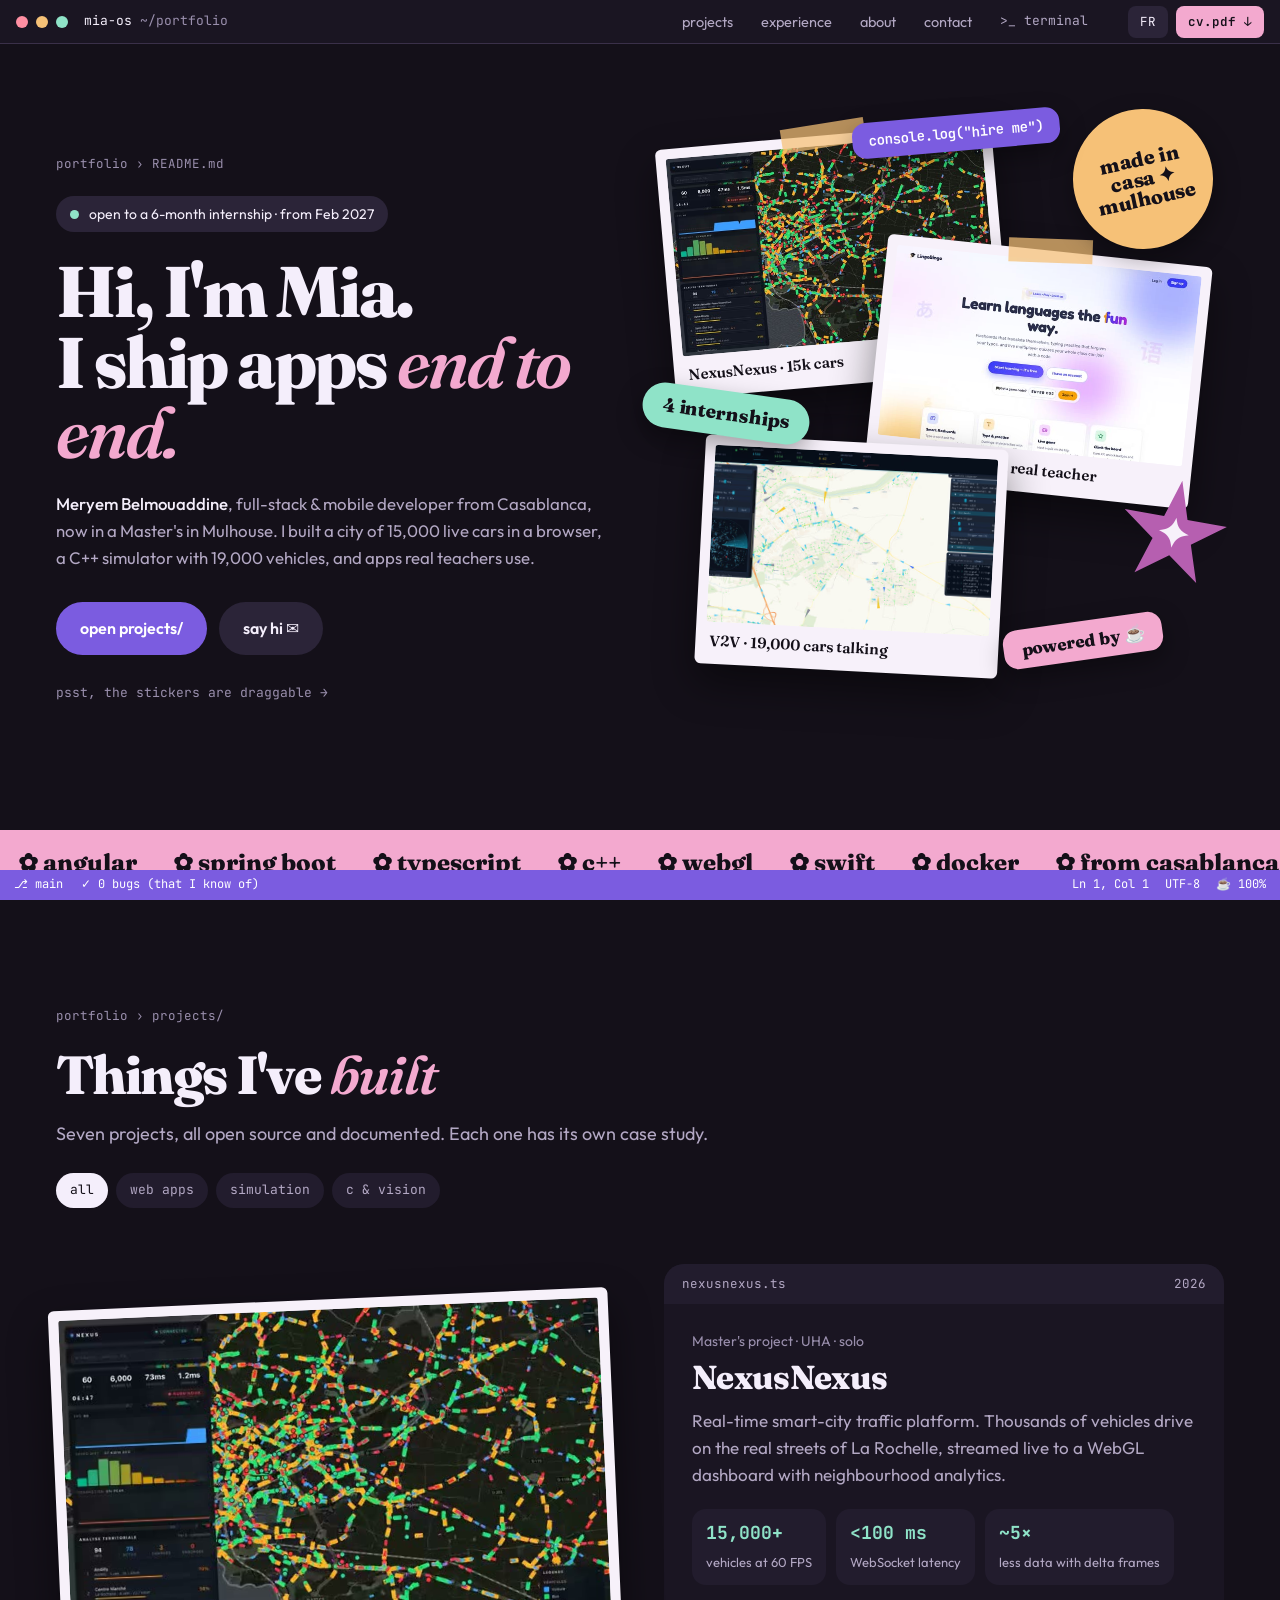
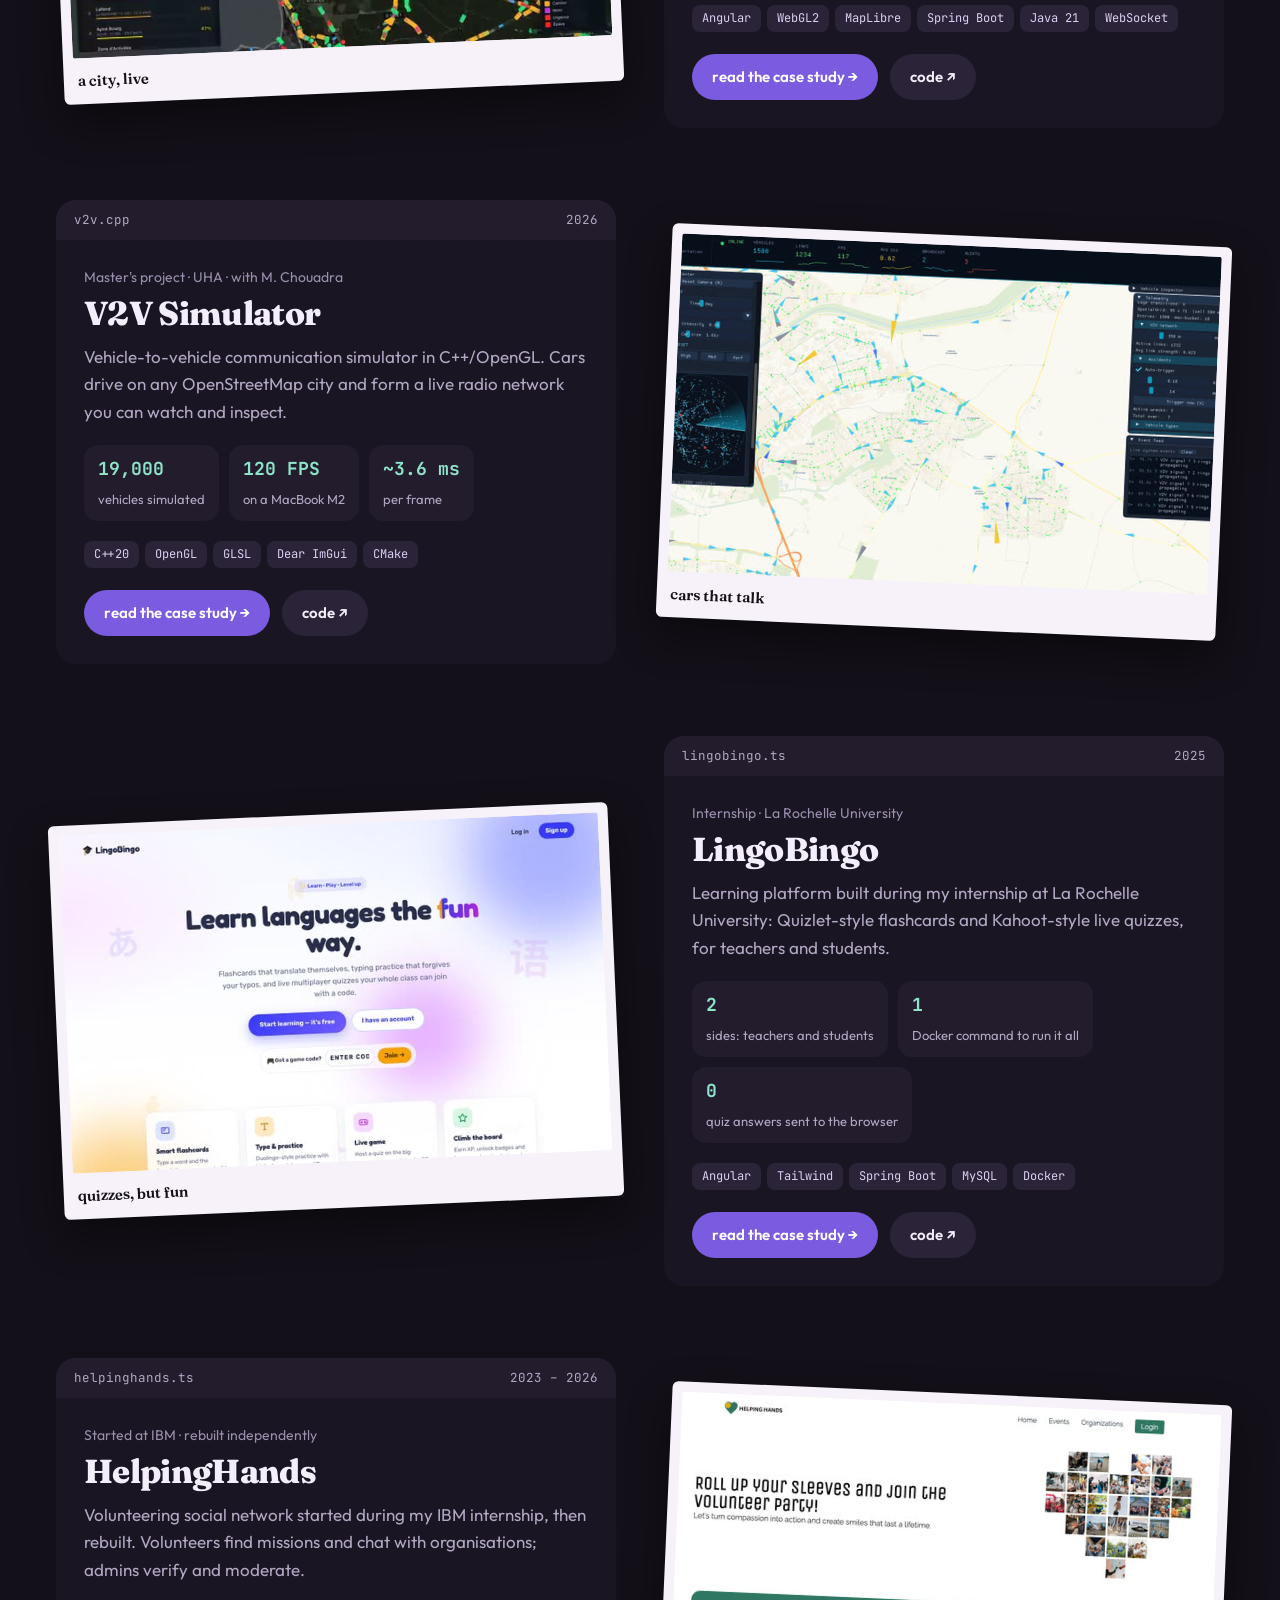
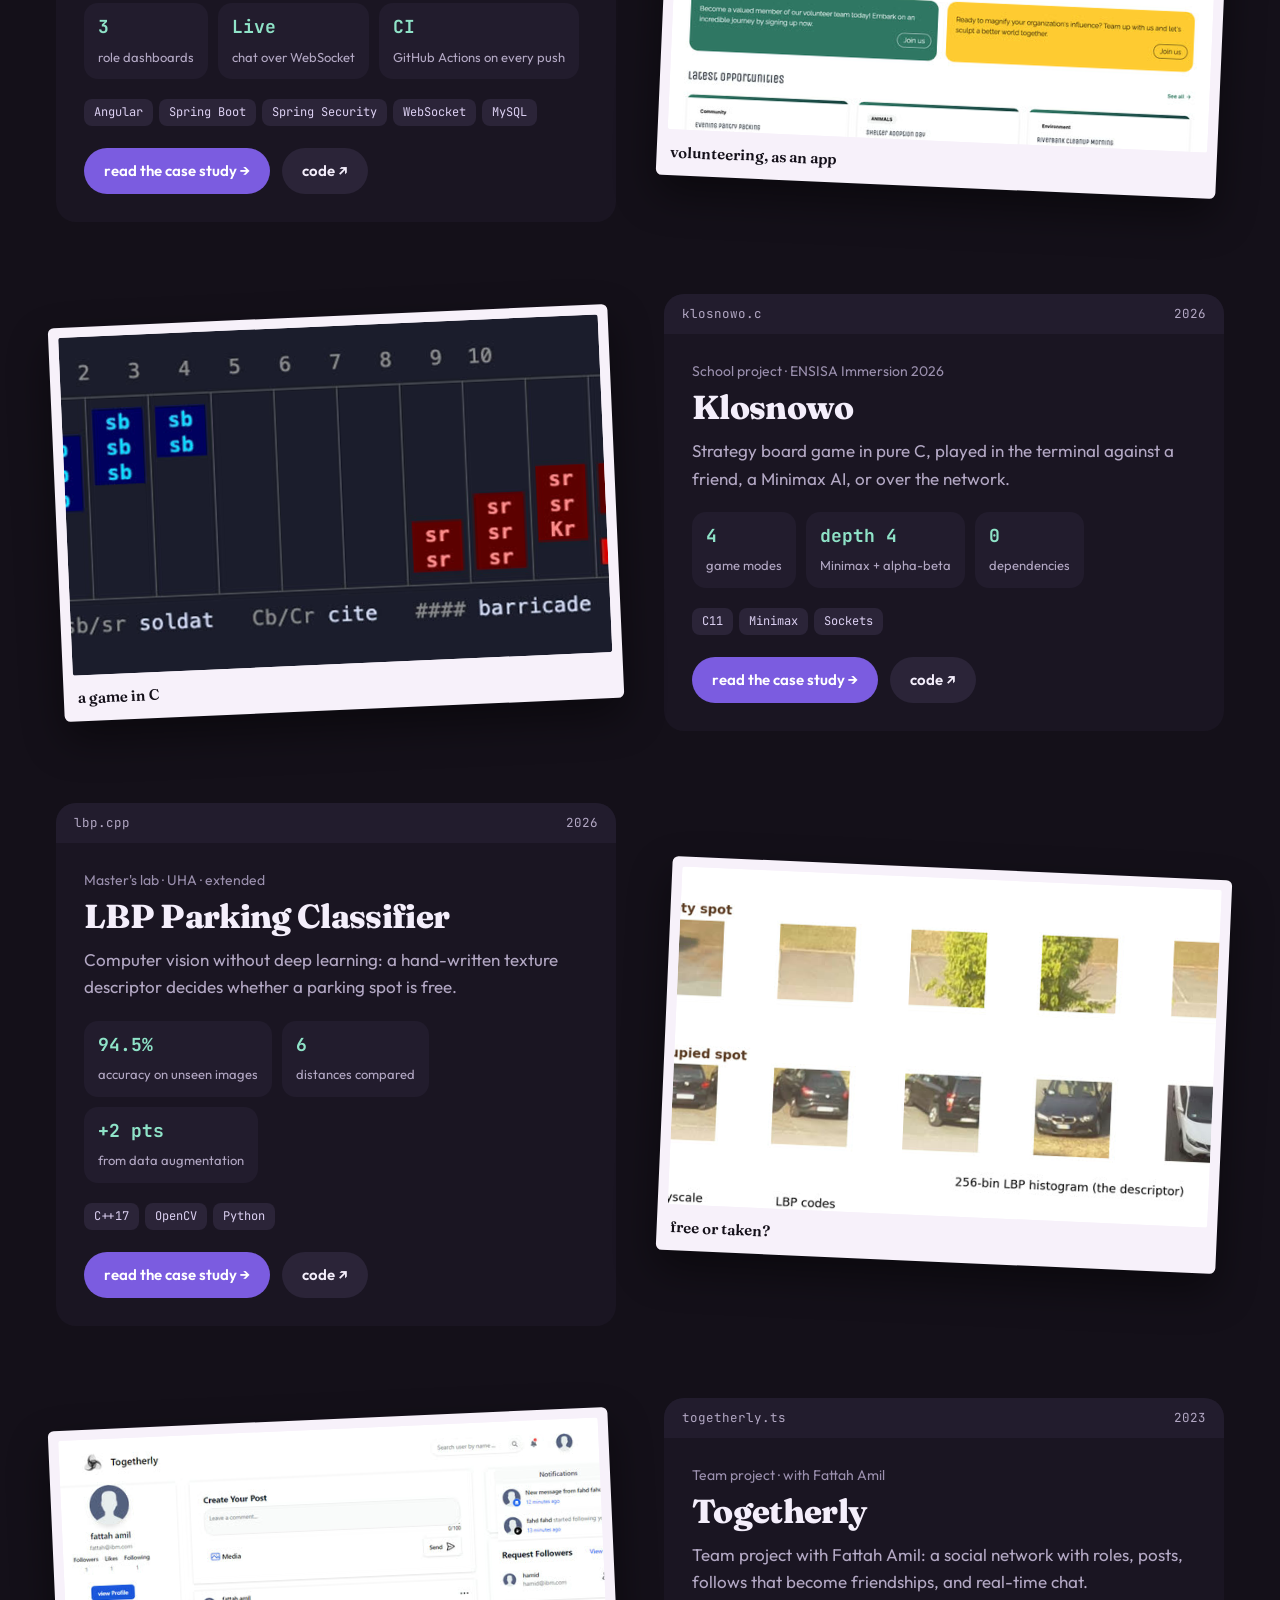
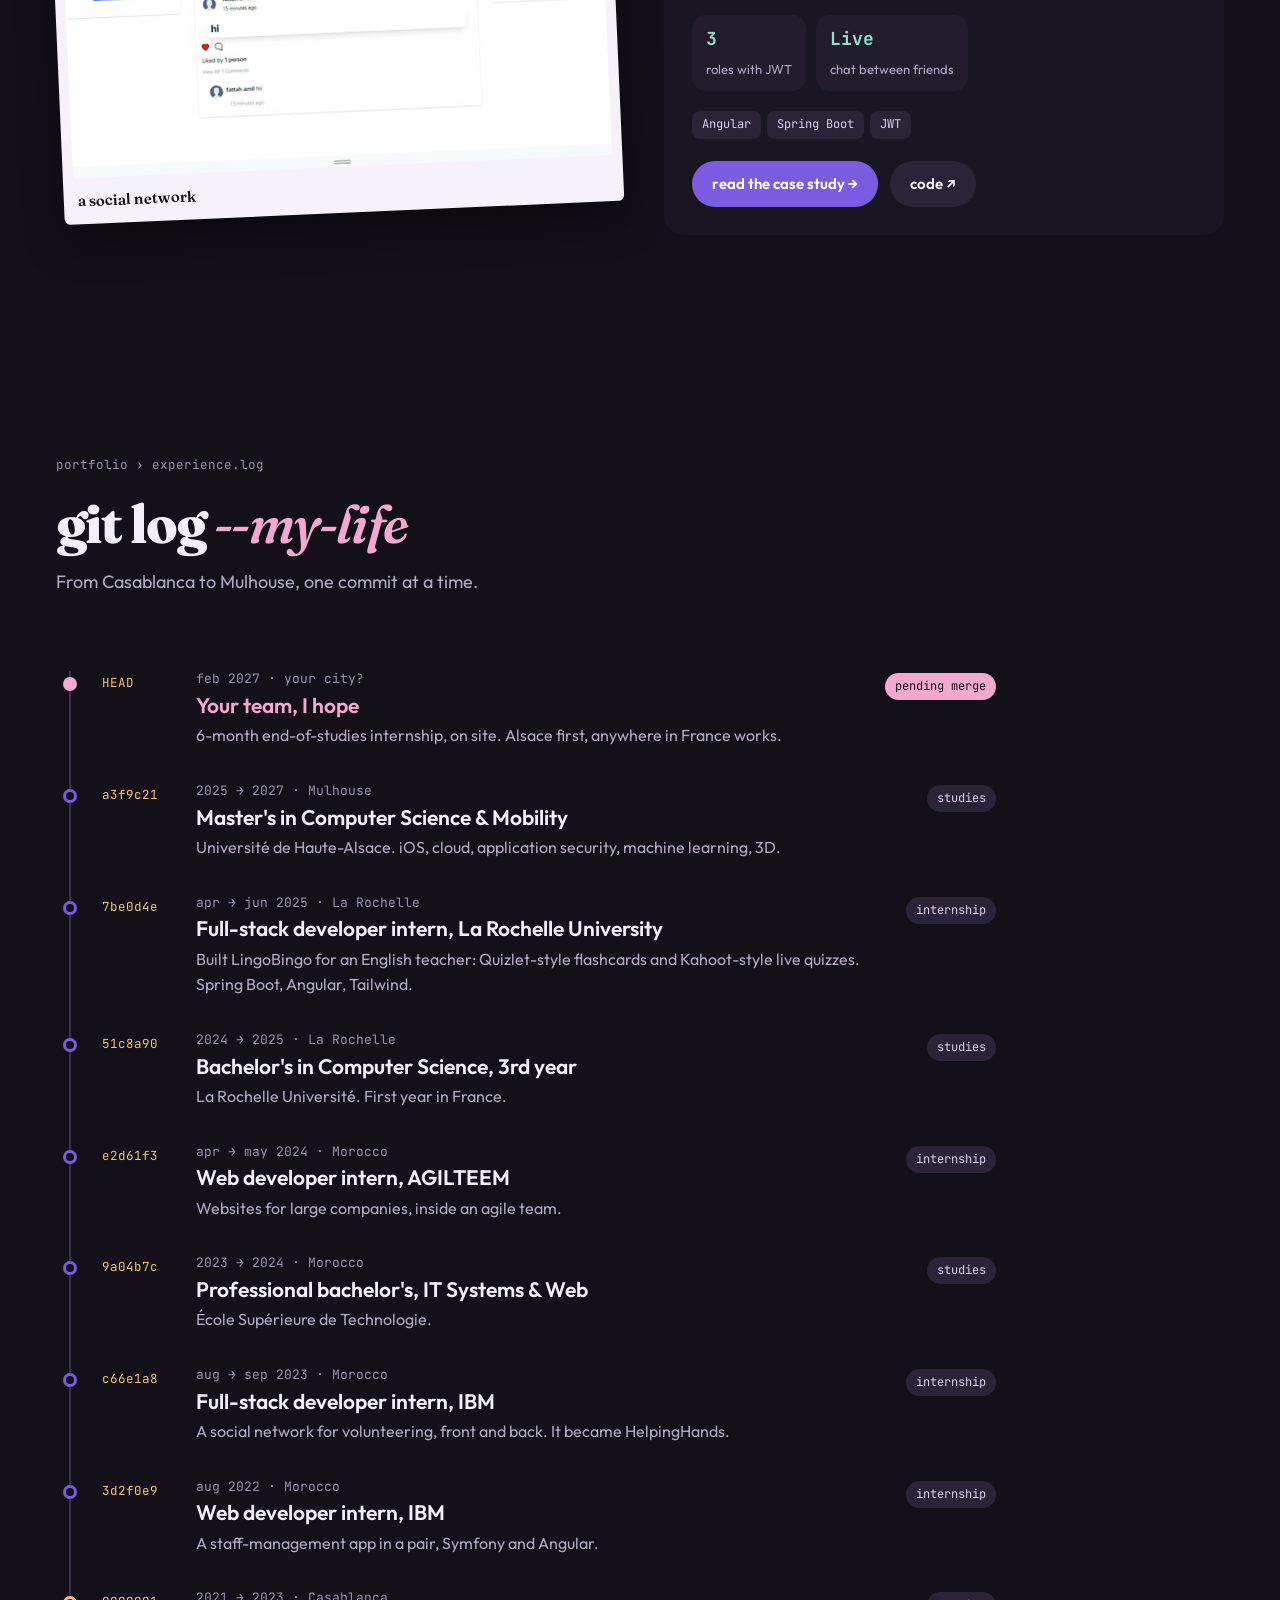
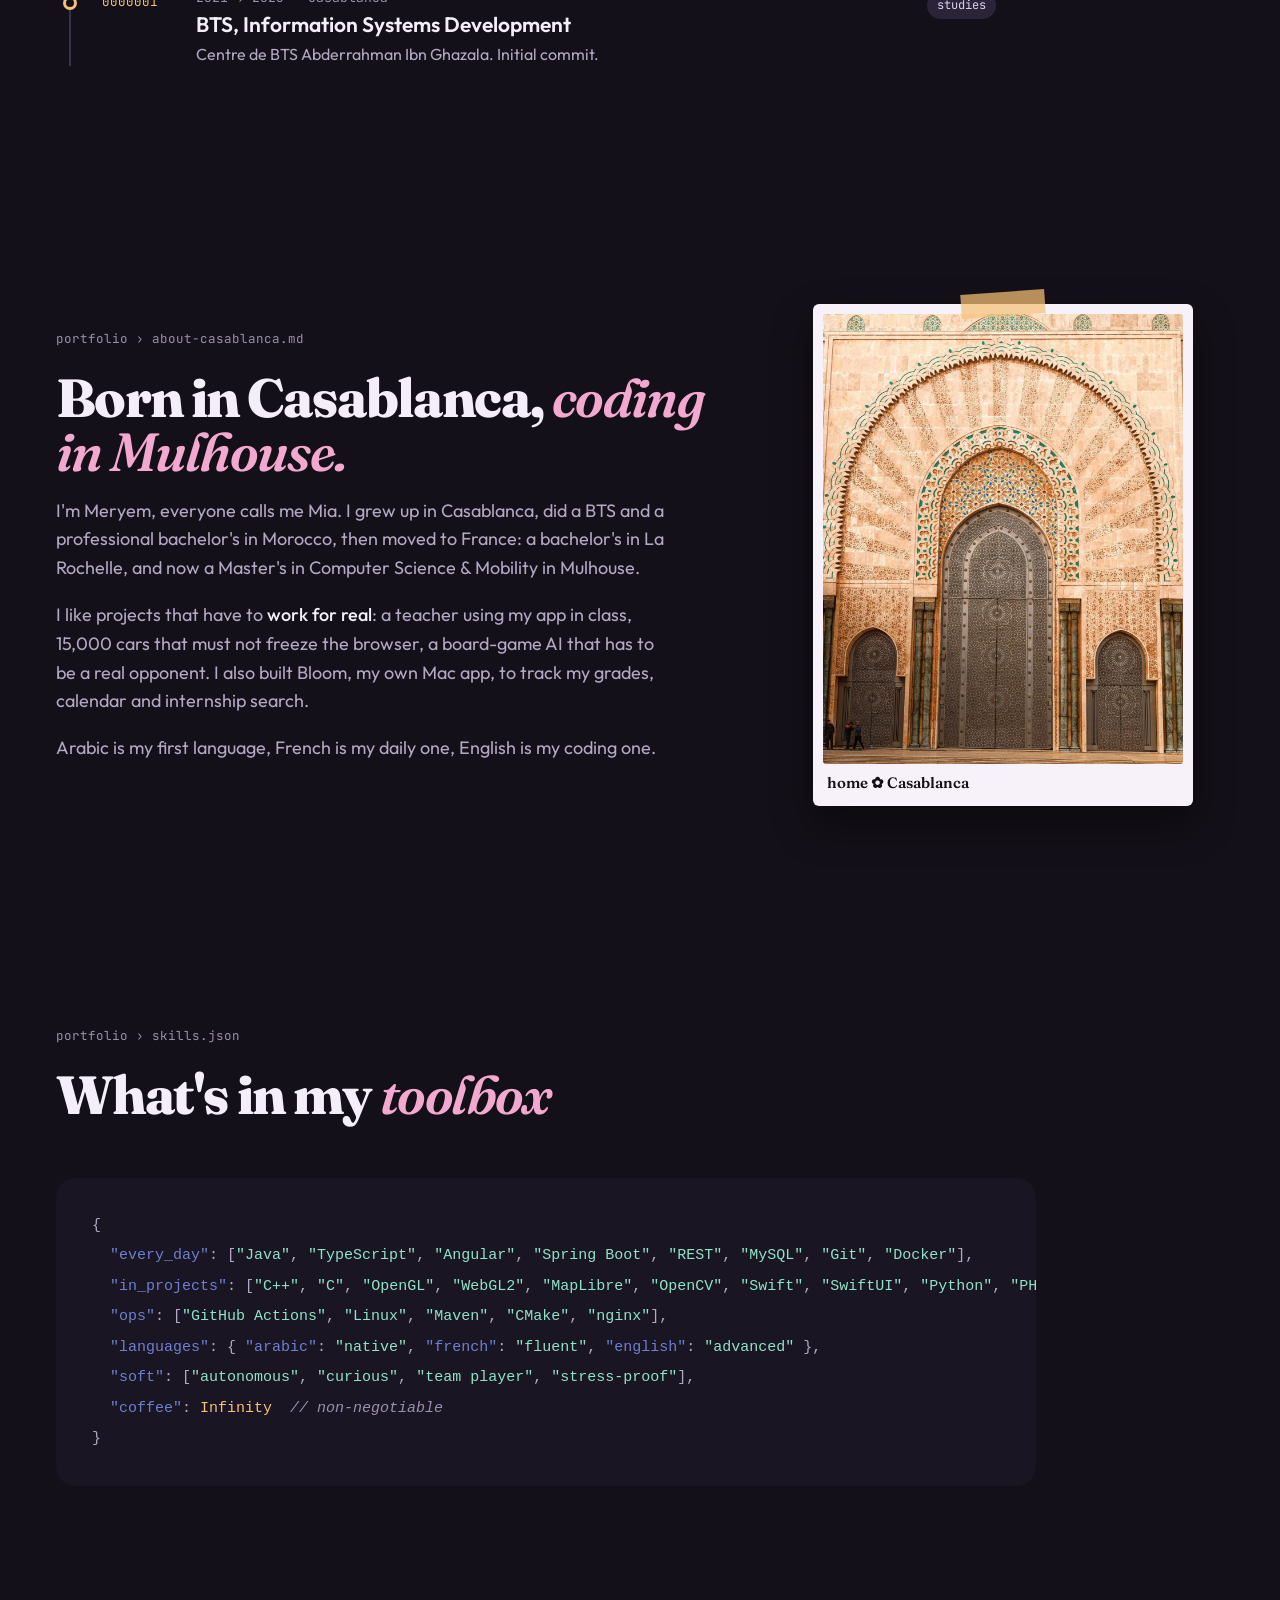
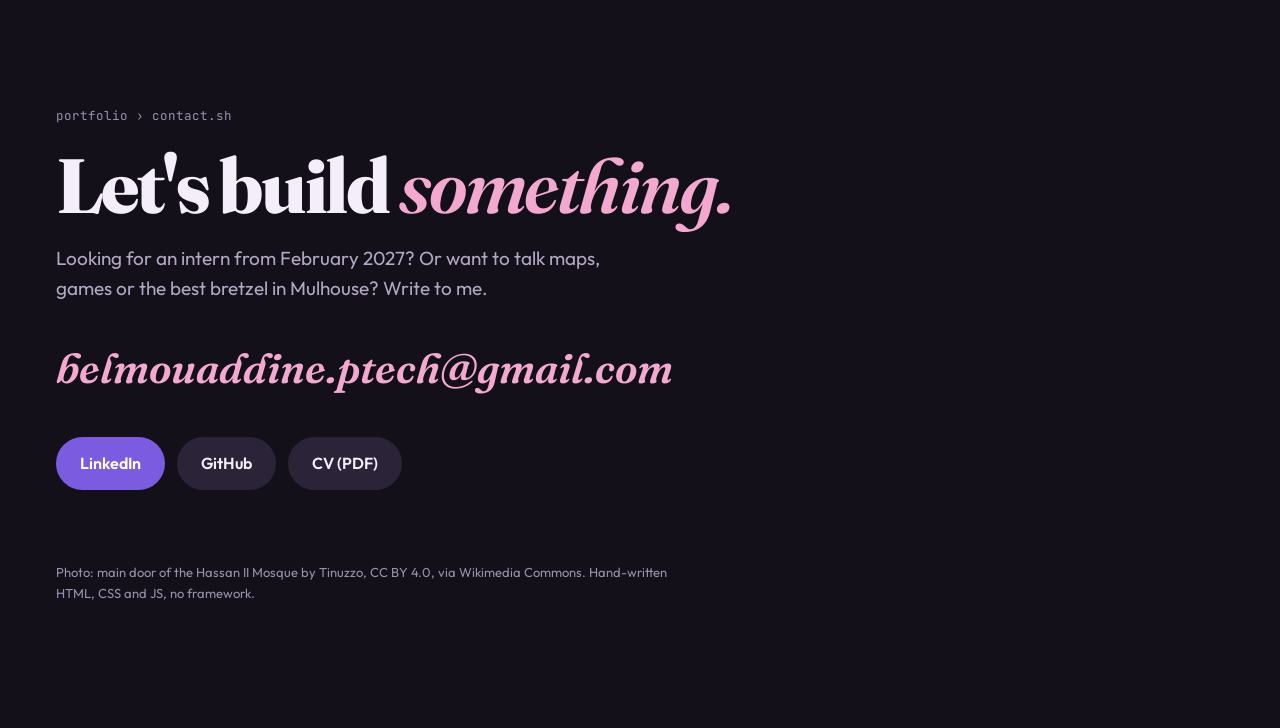
==== commit a1e990af: "Remove sidebar and achievements game; add a case-study page per project" ====
--- a/index.html
+++ b/index.html
@@ -26,32 +26,21 @@
 
 <header class="titlebar">
   <div class="lights" aria-hidden="true"><i></i><i></i><i></i></div>
-  <a class="titlebar-name" href="#readme">mia-os <span>— ~/portfolio</span></a>
+  <a class="titlebar-name" href="#readme">mia-os <span>~/portfolio</span></a>
+  <nav class="topnav" aria-label="Sections">
+    <a href="#projects" data-i18n="nav.work">projects</a>
+    <a href="#experience" data-i18n="nav.exp">experience</a>
+    <a href="#about" data-i18n="nav.about">about</a>
+    <a href="#contact" data-i18n="nav.contact">contact</a>
+    <button type="button" id="openTerm">&gt;_ <span data-i18n="nav.term">terminal</span></button>
+  </nav>
   <div class="titlebar-actions">
     <button type="button" class="pill" id="langBtn" data-i18n="lang">FR</button>
     <a class="pill pill-rose" href="assets/CV-Meryem-Belmouaddine.pdf" target="_blank" rel="noopener">cv.pdf ↓</a>
   </div>
 </header>
 
-<div class="os">
-  <nav class="explorer" aria-label="Sections">
-    <p class="explorer-title" data-i18n="explorer">explorer</p>
-    <a href="#readme" class="file"><b class="ic md">MD</b>README.md</a>
-    <a href="#projects" class="file folder"><b class="ic dir">▾</b>projects/</a>
-    <div class="sub" id="projectFiles"></div>
-    <a href="#experience" class="file"><b class="ic log">LOG</b>experience.log</a>
-    <a href="#about" class="file"><b class="ic fl">✿</b>about-casablanca.md</a>
-    <a href="#skills" class="file"><b class="ic js">{}</b>skills.json</a>
-    <a href="#contact" class="file"><b class="ic sh">SH</b>contact.sh</a>
-    <button type="button" class="file" id="openTerm"><b class="ic sh">&gt;_</b><span data-i18n="explorer.term">terminal</span></button>
-    <div class="quest">
-      <p class="explorer-title"><span data-i18n="quest.title">achievements</span> <span id="achCount">0/8</span></p>
-      <ul id="achList"></ul>
-    </div>
-  </nav>
-
-  <main class="editor" id="main">
-    <div class="tabs" aria-hidden="true"><span class="tab" id="currentTab">README.md</span></div>
+<main class="editor" id="main">
 
     <!-- ================= README ================= -->
     <section class="readme" id="readme" data-file="README.md">
@@ -68,9 +57,9 @@
       </div>
 
       <div class="desk" id="desk" aria-label="Project polaroids and stickers">
-        <a class="polaroid drag" href="#p-nexus" style="--x:4%;--y:4%;--r:-5deg;--w:58%"><span class="tape"></span><img src="assets/strips/nexus/1.jpg" alt="NexusNexus: thousands of cars on La Rochelle's streets" width="608" height="380"><span class="cap">NexusNexus · 15k cars</span></a>
-        <a class="polaroid drag" href="#p-lingobingo" style="--x:40%;--y:22%;--r:6deg;--w:56%"><span class="tape"></span><img src="assets/strips/lingobingo/01-welcome.jpg" alt="LingoBingo landing page" width="608" height="380"><span class="cap" data-i18n="pol.lingo">LingoBingo · for a real teacher</span></a>
-        <a class="polaroid drag" href="#p-v2v" style="--x:10%;--y:52%;--r:3deg;--w:52%"><img src="assets/strips/v2v/1.jpg" alt="V2V Simulator dashboard" width="688" height="380"><span class="cap" data-i18n="pol.v2v">V2V · 19,000 cars talking</span></a>
+        <a class="polaroid drag" href="work/nexusnexus/" style="--x:4%;--y:4%;--r:-5deg;--w:58%"><span class="tape"></span><img src="assets/strips/nexus/1.jpg" alt="NexusNexus: thousands of cars on La Rochelle's streets" width="608" height="380"><span class="cap">NexusNexus · 15k cars</span></a>
+        <a class="polaroid drag" href="work/lingobingo/" style="--x:40%;--y:22%;--r:6deg;--w:56%"><span class="tape"></span><img src="assets/strips/lingobingo/01-welcome.jpg" alt="LingoBingo landing page" width="608" height="380"><span class="cap" data-i18n="pol.lingo">LingoBingo · for a real teacher</span></a>
+        <a class="polaroid drag" href="work/v2v-simulator/" style="--x:10%;--y:52%;--r:3deg;--w:52%"><img src="assets/strips/v2v/1.jpg" alt="V2V Simulator dashboard" width="688" height="380"><span class="cap" data-i18n="pol.v2v">V2V · 19,000 cars talking</span></a>
         <span class="sticker s-casa drag" style="--x:74%;--y:0%;--r:-12deg" data-i18n="st.casa">made in<br>casa ✦<br>mulhouse</span>
         <span class="sticker s-intern drag" style="--x:0%;--y:44%;--r:8deg" data-i18n="st.intern">4 internships</span>
         <span class="sticker s-code drag" style="--x:36%;--y:1%;--r:-5deg">console.log("hire me")</span>
@@ -88,7 +77,7 @@
       <header class="section-head">
         <p class="crumb">portfolio › projects/</p>
         <h2 data-i18n="proj.title">Things I've <em>built</em></h2>
-        <p data-i18n="proj.sub">Seven projects, all open source and documented. Click a polaroid for screenshots and the full story.</p>
+        <p data-i18n="proj.sub">Seven projects, all open source and documented. Each one has its own case study.</p>
         <div class="filters" role="group" aria-label="Filter">
           <button type="button" data-filter="all" aria-pressed="true" data-i18n="f.all">all</button>
           <button type="button" data-filter="web" aria-pressed="false" data-i18n="f.web">web apps</button>
@@ -161,11 +150,9 @@
       <p class="credit" data-i18n="credit">Photo: main door of the Hassan II Mosque by Tinuzzo, CC BY 4.0, via Wikimedia Commons. Hand-written HTML, CSS and JS, no framework.</p>
     </section>
   </main>
-</div>
 
 <footer class="statusbar">
   <span>⎇ main</span>
-  <span class="xp" title="XP"><span id="lvl">Lv 1</span><span class="xp-bar"><i id="xpFill"></i></span><span id="xpText" class="hide-sm">0 XP</span></span>
   <span class="hide-sm" data-i18n="sb.bugs">✓ 0 bugs (that I know of)</span>
   <span class="sb-right"><span id="sbLine">Ln 1, Col 1</span><span class="hide-sm">UTF-8</span><span id="sbCoffee">☕ 100%</span></span>
 </footer>
@@ -176,14 +163,10 @@
   <form class="term-in" id="termForm" autocomplete="off"><label for="termInput">mia@mulhouse ~/portfolio $</label><input id="termInput" type="text" spellcheck="false" autocapitalize="off"></form>
 </dialog>
 
-<dialog class="sheet" id="sheet" aria-labelledby="sheetTitle">
-  <div class="sheet-bar"><span class="tab" id="sheetTab">project</span><button type="button" id="sheetClose" aria-label="Close">×</button></div>
-  <div class="sheet-body"><div class="sheet-media" id="sheetMedia"></div><div class="sheet-text" id="sheetText"></div></div>
-</dialog>
-<div class="toast" id="toast" role="status" aria-live="polite"></div>
 
 <script src="js/projects.js"></script>
 <script src="js/i18n.js"></script>
+<script src="js/cases.js"></script>
 <script src="js/main.js"></script>
 </body>
 </html>
--- a/css/style.css
+++ b/css/style.css
@@ -1,6 +1,6 @@
 /* Mia OS · portfolio v4. Bloom's palette and fonts (Fraunces + Outfit),
-   an editor shell (explorer, tabs, status bar, terminal) and a sticker desk.
-   A small game layer: XP, levels and achievements. */
+   an editor-style shell (title bar, status bar, terminal), a sticker desk
+   hero, and one case-study page per project. */
 
 :root {
   --bg: #141019;
@@ -51,7 +51,7 @@
 .lights i { width: 12px; height: 12px; border-radius: 50%; background: #FF8FA3; }
 .lights i:nth-child(2) { background: var(--amber); }
 .lights i:nth-child(3) { background: var(--mint); }
-.titlebar-name { margin: 0 auto; font-family: var(--mono); font-size: 13px; color: var(--text); }
+.titlebar-name { margin-right: auto; font-family: var(--mono); font-size: 13px; color: var(--text); }
 .titlebar-name span { color: var(--faint); }
 .titlebar-actions { display: flex; gap: 8px; }
 .pill { font-family: var(--mono); font-size: 12.5px; padding: 6px 12px; border-radius: 8px; background: var(--card-2); transition: background-color .2s, transform .2s var(--pop); }
@@ -59,29 +59,6 @@
 .pill-rose { background: var(--rose); color: var(--bg); font-weight: 600; }
 .pill-rose:hover { background: #F8C4DE; }
 
-.os { display: grid; grid-template-columns: var(--side) minmax(0, 1fr); }
-.explorer { position: sticky; top: var(--bar); height: calc(100svh - var(--bar) - var(--status)); overflow-y: auto; background: var(--panel); border-right: 1px solid var(--line); padding: 18px 10px; font-size: 14.5px; }
-.explorer-title { font-size: 11.5px; font-weight: 600; letter-spacing: .08em; text-transform: uppercase; color: var(--faint); margin: 4px 10px 10px; display: flex; justify-content: space-between; }
-.file { display: flex; align-items: center; gap: 10px; width: 100%; padding: 6px 10px; border-radius: 8px; color: var(--muted); text-align: left; transition: background-color .15s, color .15s; }
-.file:hover { background: var(--card); color: var(--text); }
-.file.active { background: var(--card-2); color: var(--text); }
-.ic { font-family: var(--mono); font-size: 10.5px; font-weight: 600; width: 26px; flex: none; text-align: center; }
-.ic.md { color: var(--peri); } .ic.dir { color: var(--rose); } .ic.log { color: var(--amber); }
-.ic.fl { color: var(--orchid); font-size: 13px; } .ic.js { color: var(--mint); } .ic.sh { color: var(--lilac); }
-.ic.ts { color: var(--mint); } .ic.cpp { color: var(--amber); }
-.sub .file { padding-left: 30px; }
-.quest { margin-top: 26px; padding-top: 16px; border-top: 1px solid var(--line); }
-.quest ul { display: flex; flex-direction: column; gap: 4px; padding: 0 6px; }
-.quest li { display: flex; gap: 10px; align-items: center; font-size: 13.5px; color: var(--faint); padding: 4px 4px; border-radius: 8px; }
-.quest li b { width: 22px; height: 22px; flex: none; border-radius: 7px; display: grid; place-items: center; background: var(--card-2); font-size: 12px; color: var(--faint); }
-.quest li.done { color: var(--text); }
-.quest li.done b { background: var(--mint); color: var(--bg); }
-.quest li.just { animation: flash 1.2s var(--ease); }
-@keyframes flash { 30% { background: rgba(143, 227, 200, .18); } }
-
-.editor { min-width: 0; }
-.tabs { position: sticky; top: var(--bar); z-index: 50; display: flex; background: var(--panel); border-bottom: 1px solid var(--line); height: 40px; }
-.tab { display: inline-flex; align-items: center; padding: 0 18px; font-size: 13.5px; background: var(--bg); box-shadow: inset 0 2px 0 var(--rose); border-right: 1px solid var(--line); }
 .crumb { font-family: var(--mono); font-size: 12.5px; color: var(--faint); margin-bottom: 22px; }
 
 /* ================= README / hero ================= */
@@ -146,7 +123,6 @@
 .shot .polaroid { padding-bottom: 46px; }
 .shot video, .shot img { width: 100%; aspect-ratio: 16 / 10; object-fit: cover; object-position: top; border-radius: 3px; display: block; }
 .shot .play { position: absolute; right: 18px; bottom: 56px; background: var(--bg); color: var(--text); font-family: var(--mono); font-size: 12px; padding: 5px 10px; border-radius: 999px; }
-.level { position: absolute; top: -14px; right: 18px; z-index: 2; font-family: var(--mono); font-size: 12px; font-weight: 600; padding: 6px 12px; border-radius: 999px; background: var(--amber); color: var(--bg); transform: rotate(4deg); }
 .pcard { background: var(--panel); border-radius: 20px; overflow: hidden; }
 .pcard-tab { display: flex; justify-content: space-between; padding: 10px 18px; background: var(--card); font-family: var(--mono); font-size: 12.5px; color: var(--muted); }
 .pcard-body { padding: 26px 28px 28px; }
@@ -200,46 +176,19 @@
 /* status bar + XP */
 .statusbar { position: fixed; left: 0; right: 0; bottom: 0; z-index: 120; height: var(--status); display: flex; align-items: center; gap: 18px; padding: 0 14px; background: var(--violet); color: #fff; font-family: var(--mono); font-size: 12px; }
 .sb-right { margin-left: auto; display: flex; gap: 16px; }
-.xp { display: inline-flex; align-items: center; gap: 8px; }
-.xp-bar { width: 120px; height: 8px; border-radius: 4px; background: rgba(20, 16, 25, .45); overflow: hidden; }
-.xp-bar i { display: block; height: 100%; width: 0; background: var(--amber); transition: width .6s var(--ease); }
-.xp.bump #lvl { animation: bump .6s var(--pop); }
-@keyframes bump { 40% { transform: scale(1.35); } }
-
-.toast { position: fixed; right: 18px; bottom: calc(var(--status) + 16px); z-index: 200; display: flex; gap: 12px; align-items: center; background: var(--card-2); border: 1px solid var(--line); border-radius: 16px; padding: 12px 16px; max-width: 340px; box-shadow: 0 18px 40px rgba(0, 0, 0, .45); transform: translateY(20px); opacity: 0; pointer-events: none; transition: transform .45s var(--pop), opacity .3s; }
-.toast.show { transform: none; opacity: 1; }
-.toast b.ic2 { width: 38px; height: 38px; border-radius: 12px; display: grid; place-items: center; background: var(--amber); color: var(--bg); font-size: 18px; flex: none; }
-.toast small { display: block; font-family: var(--mono); font-size: 11px; color: var(--amber); letter-spacing: .04em; }
-.toast span { font-size: 14.5px; line-height: 1.35; }
-
 /* terminal + project sheet */
 dialog { border: 0; padding: 0; color: var(--text); }
 dialog::backdrop { background: rgba(10, 8, 13, .75); }
 .term { width: min(760px, 94vw); margin: auto; background: #0E0B12; border-radius: 16px; overflow: hidden; font-family: var(--mono); font-size: 14px; }
-.term-bar, .sheet-bar { display: flex; justify-content: space-between; align-items: center; padding: 8px 14px; background: var(--panel); font-size: 12px; color: var(--muted); }
-.term-bar button, .sheet-bar button { font-size: 20px; line-height: 1; padding: 2px 8px; border-radius: 6px; }
-.term-bar button:hover, .sheet-bar button:hover { background: var(--card-2); }
+.term-bar { display: flex; justify-content: space-between; align-items: center; padding: 8px 14px; background: var(--panel); font-size: 12px; color: var(--muted); }
+.term-bar button { font-size: 20px; line-height: 1; padding: 2px 8px; border-radius: 6px; }
+.term-bar button:hover { background: var(--card-2); }
 .term-out { height: 340px; overflow-y: auto; padding: 16px 18px; white-space: pre-wrap; word-break: break-word; color: var(--muted); font: inherit; line-height: 1.7; }
 .term-out .p { color: var(--mint); } .term-out .r { color: var(--rose); } .term-out .y { color: var(--amber); } .term-out b { color: var(--text); font-weight: 400; }
 .term-out a { color: var(--amber); text-decoration: underline; }
 .term-in { display: flex; gap: 10px; padding: 12px 18px; background: var(--panel); }
 .term-in label { color: var(--mint); white-space: nowrap; }
 .term-in input { flex: 1; min-width: 0; background: none; border: 0; outline: 0; color: var(--text); font: inherit; caret-color: var(--rose); }
-.sheet { width: min(1120px, 95vw); max-width: none; max-height: 90vh; margin: auto; background: var(--bg); border-radius: 18px; overflow: hidden; }
-.sheet[open], .term[open] { animation: pop .35s var(--pop); }
-@keyframes pop { from { opacity: 0; transform: translateY(16px) scale(.98); } }
-.sheet .tab { background: var(--bg); }
-.sheet-body { display: grid; grid-template-columns: 1.4fr 1fr; max-height: calc(90vh - 40px); }
-.sheet-media { overflow-y: auto; padding: 12px; display: flex; flex-direction: column; gap: 10px; background: var(--panel); }
-.sheet-media img, .sheet-media video { width: 100%; border-radius: 10px; }
-.sheet-text { overflow-y: auto; padding: 32px; }
-.sheet-text h3 { font-family: var(--display); font-weight: 800; font-size: 2.4rem; line-height: 1; margin-bottom: 8px; }
-.sheet-text .role { color: var(--faint); font-size: 14px; margin-bottom: 18px; }
-.sheet-text > p { color: var(--muted); margin-bottom: 20px; }
-.sheet-text ul { margin-bottom: 22px; }
-.sheet-text li { position: relative; padding-left: 22px; margin-bottom: 8px; font-size: 15.5px; }
-.sheet-text li::before { content: "✿"; position: absolute; left: 0; color: var(--rose); font-size: 13px; top: 2px; }
-
 /* entrance */
 .js .rise { opacity: 0; transform: translateY(26px); transition: opacity .7s var(--ease), transform .7s var(--ease); }
 .js .rise.in { opacity: 1; transform: none; }
@@ -270,13 +219,6 @@
   .polaroid.big { max-width: 320px; }
 }
 @media (max-width: 860px) {
-  .os { grid-template-columns: 1fr; }
-  .explorer { position: sticky; top: var(--bar); z-index: 60; height: auto; display: flex; gap: 4px; overflow-x: auto; padding: 8px; border-right: 0; border-bottom: 1px solid var(--line); white-space: nowrap; }
-  .explorer-title, .sub, .quest, .explorer .folder + .sub { display: none; }
-  .file { width: auto; flex: none; }
-  .tabs { display: none; }
-  .sheet-body { grid-template-columns: 1fr; overflow-y: auto; }
-  .sheet-media, .sheet-text { overflow: visible; }
 }
 @media (max-width: 600px) {
   body { font-size: 16px; }
@@ -292,6 +234,72 @@
   .hash, .commit > div, .branch { grid-column: 2; }
   .branch { justify-self: start; }
   .json { padding: 20px; font-size: 13px; }
-  .xp-bar { width: 70px; }
-  .toast { left: 12px; right: 12px; max-width: none; }
-}
+}
+
+/* ================= top menu ================= */
+.topnav { display: flex; gap: 4px; margin-right: 12px; }
+.topnav a, .topnav button { font-size: 14.5px; color: var(--muted); padding: 6px 12px; border-radius: 8px; transition: background-color .15s, color .15s; }
+.topnav a:hover, .topnav button:hover, .topnav a.active { color: var(--text); background: var(--card-2); }
+.topnav button { font-family: var(--mono); font-size: 13px; }
+.editor { max-width: 1320px; margin: 0 auto; }
+.pcard .actions a.btn-violet { color: #fff; }
+.shot { cursor: pointer; }
+
+/* ================= case study pages ================= */
+.case { max-width: 1120px; margin: 0 auto; padding: 48px 56px 120px; }
+.back { display: inline-flex; gap: 8px; font-family: var(--mono); font-size: 13px; color: var(--muted); margin-bottom: 40px; transition: color .2s, transform .2s var(--pop); }
+.back:hover { color: var(--rose); transform: translateX(-3px); }
+.case-hero { display: grid; grid-template-columns: minmax(0, 1fr); gap: 24px; margin-bottom: 56px; }
+.case h1 { font-family: var(--display); font-weight: 800; font-size: clamp(2.6rem, 6vw, 5.2rem); line-height: .98; letter-spacing: -.035em; max-width: 15ch; }
+.case h1 em { font-weight: 600; }
+.case-intro { font-size: clamp(1.1rem, 1.6vw, 1.35rem); color: var(--muted); max-width: 680px; }
+.case-meta { font-family: var(--mono); font-size: 13px; color: var(--faint); }
+.case-figs { display: flex; flex-wrap: wrap; gap: 14px; margin: 8px 0 0; }
+.case-figs .fig { padding: 18px 22px; border-radius: 18px; }
+.case-figs .fig b { font-size: clamp(1.6rem, 3vw, 2.4rem); line-height: 1.1; }
+.case-media { margin: 32px 0 96px; transform: rotate(-1.2deg); }
+.case-media .polaroid { padding-bottom: 50px; }
+.case-media video, .case-media img { width: 100%; height: auto; aspect-ratio: 16 / 9; object-fit: cover; object-position: top; border-radius: 4px; display: block; }
+.case-block { display: grid; grid-template-columns: 200px minmax(0, 1fr); gap: 32px; margin-bottom: 96px; }
+.case-label { font-family: var(--mono); font-size: 13px; color: var(--rose); padding-top: 10px; }
+.statement { font-family: var(--display); font-weight: 600; font-size: clamp(1.5rem, 2.8vw, 2.3rem); line-height: 1.3; letter-spacing: -.015em; color: var(--muted); max-width: 30ch; }
+.statement b { color: var(--text); font-weight: 600; }
+.hard { display: grid; grid-template-columns: repeat(3, minmax(0, 1fr)); gap: 16px; }
+.hard article { background: var(--panel); border-radius: 20px; padding: 26px; transition: transform .3s var(--pop); }
+.hard article:nth-child(1) { transform: rotate(-1deg); } .hard article:nth-child(3) { transform: rotate(1deg); }
+.hard article:hover { transform: translateY(-4px) rotate(0); }
+.hard .n { font-family: var(--display); font-weight: 800; font-size: 2.2rem; color: var(--amber); line-height: 1; margin-bottom: 14px; }
+.hard h3 { font-size: 20px; font-weight: 600; line-height: 1.3; margin-bottom: 10px; }
+.hard p { color: var(--muted); font-size: 16px; }
+.how li { position: relative; padding: 14px 0 14px 34px; font-size: 18px; border-bottom: 1px solid var(--line); }
+.how li:last-child { border-bottom: 0; }
+.how li::before { content: "✿"; position: absolute; left: 4px; top: 14px; color: var(--rose); }
+.gallery { display: grid; grid-template-columns: repeat(2, minmax(0, 1fr)); gap: 28px; }
+.gallery .polaroid { transition: transform .35s var(--pop); }
+.gallery .polaroid:nth-child(odd) { transform: rotate(-1.5deg); } .gallery .polaroid:nth-child(even) { transform: rotate(1.5deg); }
+.gallery .polaroid:hover { transform: rotate(0) scale(1.02); }
+.gallery img { aspect-ratio: 16 / 10; height: auto; }
+.stack { display: flex; flex-wrap: wrap; gap: 12px; }
+.stack div { background: var(--panel); border-radius: 16px; padding: 14px 18px; min-width: 150px; }
+.stack b { display: block; font-weight: 600; font-size: 17px; }
+.stack span { color: var(--muted); font-size: 14px; }
+.case-links { display: flex; flex-wrap: wrap; gap: 12px; }
+.next-case { display: flex; justify-content: space-between; align-items: center; gap: 24px; margin-top: 40px; padding: 32px 36px; border-radius: 24px; background: var(--rose); color: var(--bg); transition: transform .3s var(--pop); }
+.next-case:hover { transform: translateY(-4px) rotate(-.5deg); }
+.next-case small { display: block; font-family: var(--mono); font-size: 13px; }
+.next-case strong { font-family: var(--display); font-weight: 800; font-size: clamp(1.8rem, 4vw, 3rem); line-height: 1; }
+.next-case span.arrow { font-size: 2.4rem; }
+
+@media (max-width: 1100px) {
+  .topnav a { display: none; }
+  .case { padding: 32px 28px 96px; }
+  .case-block { grid-template-columns: 1fr; gap: 14px; margin-bottom: 72px; }
+  .hard { grid-template-columns: 1fr; }
+}
+@media (max-width: 600px) {
+  .titlebar-name { display: none; }
+  .topnav { margin-right: auto; }
+  .case { padding: 24px 18px 80px; }
+  .gallery { grid-template-columns: 1fr; }
+  .next-case { padding: 24px; }
+}
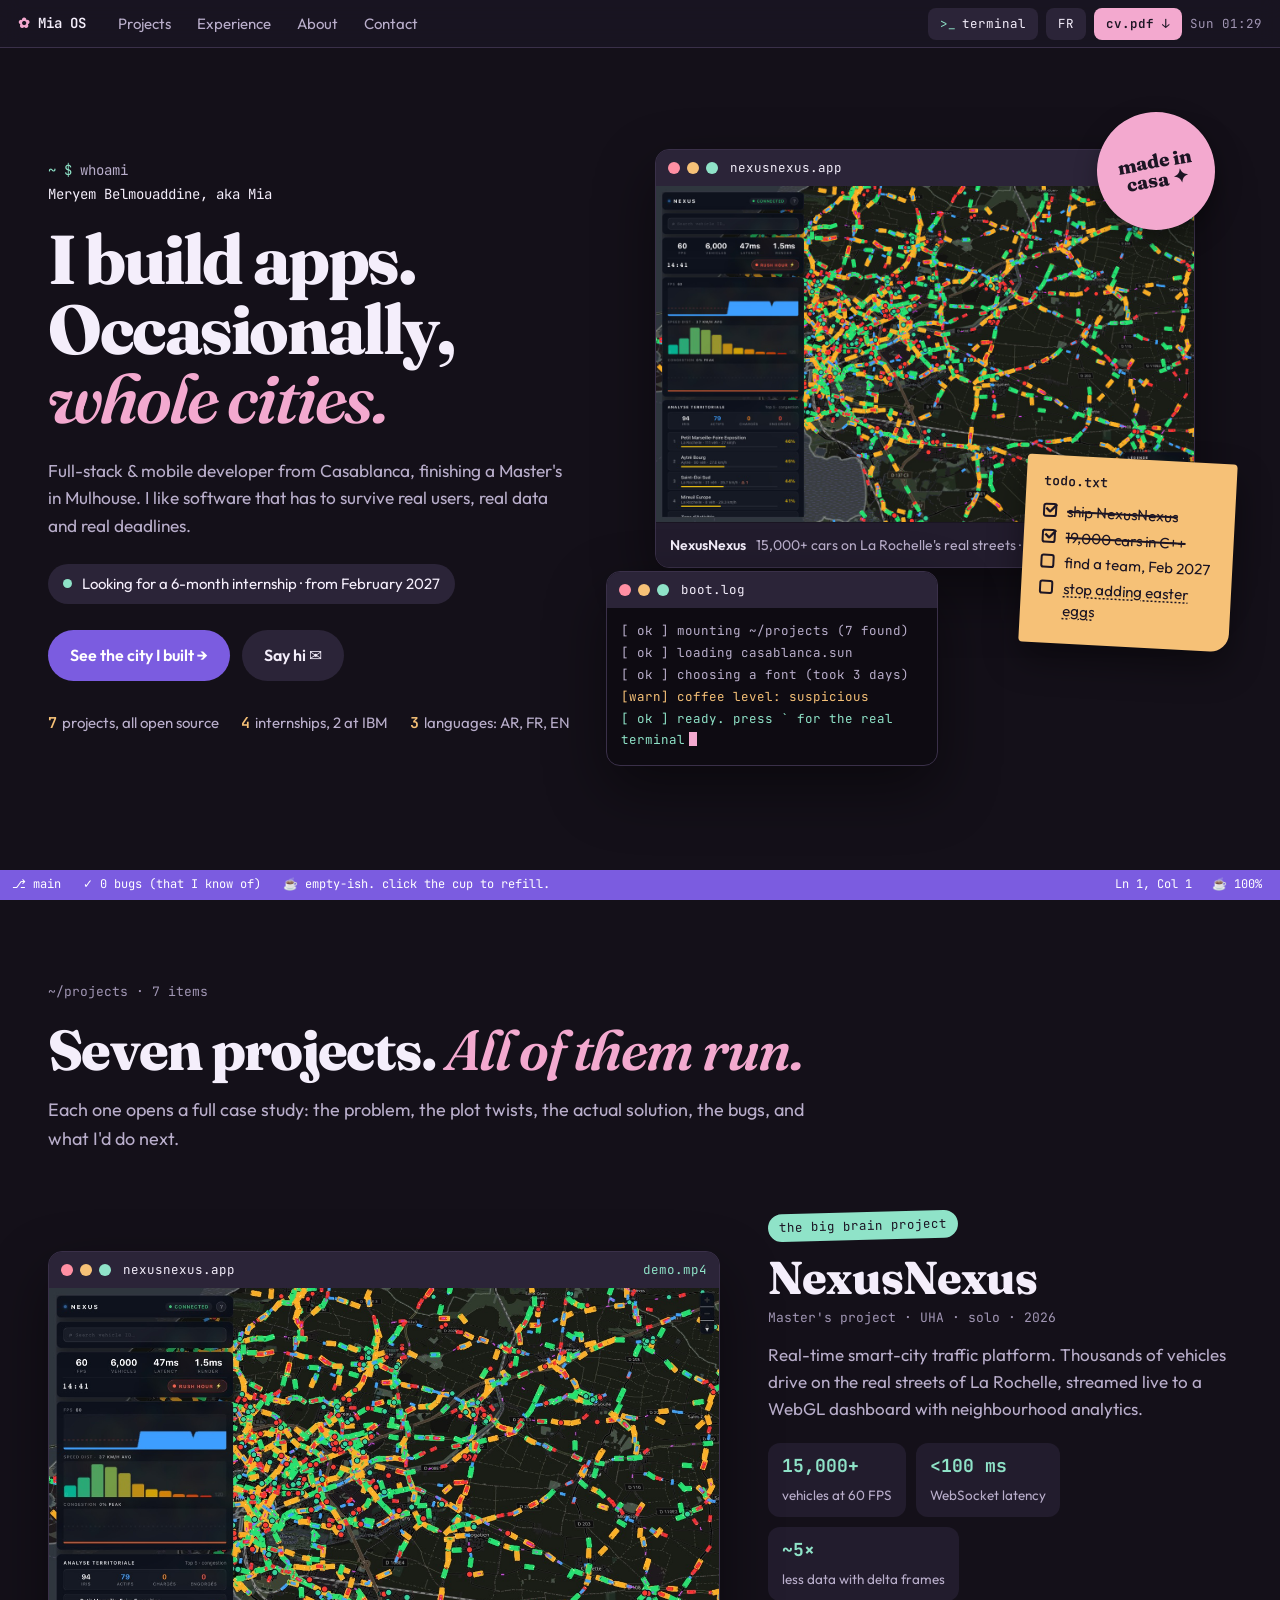
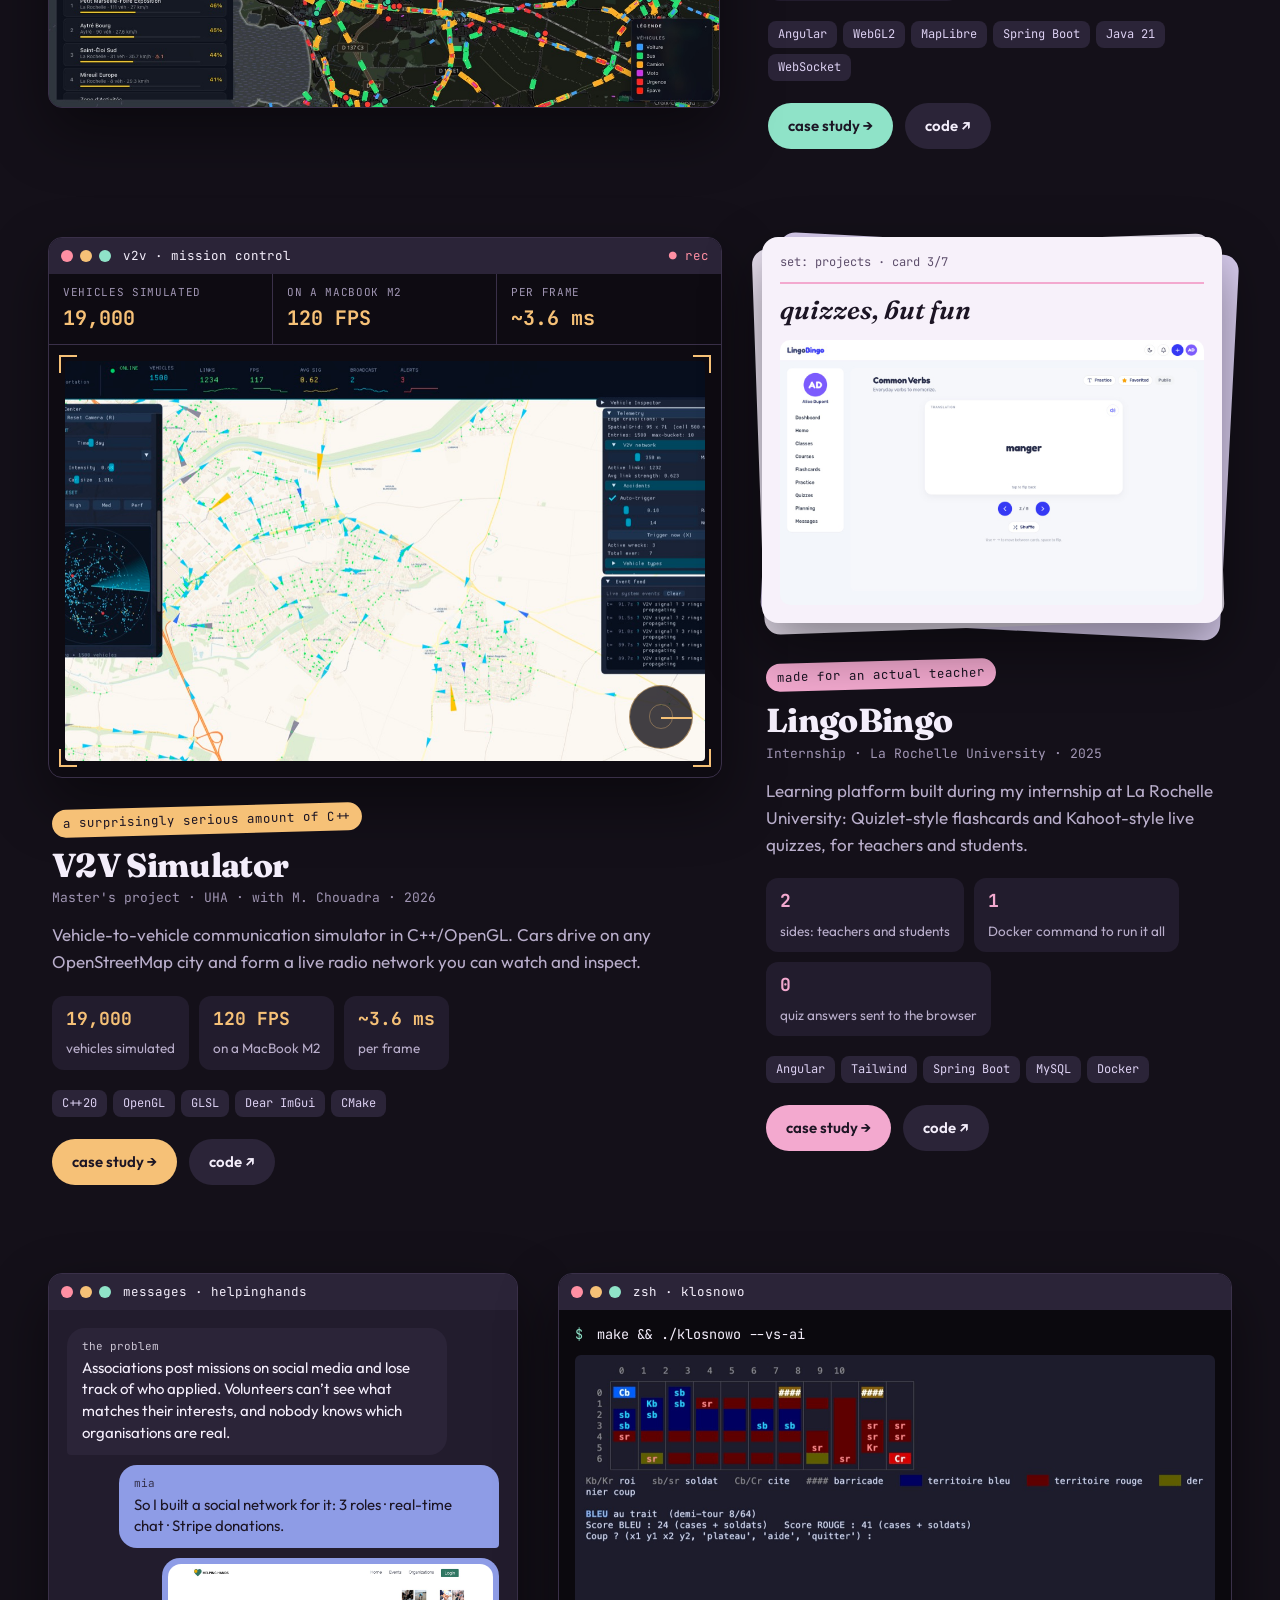
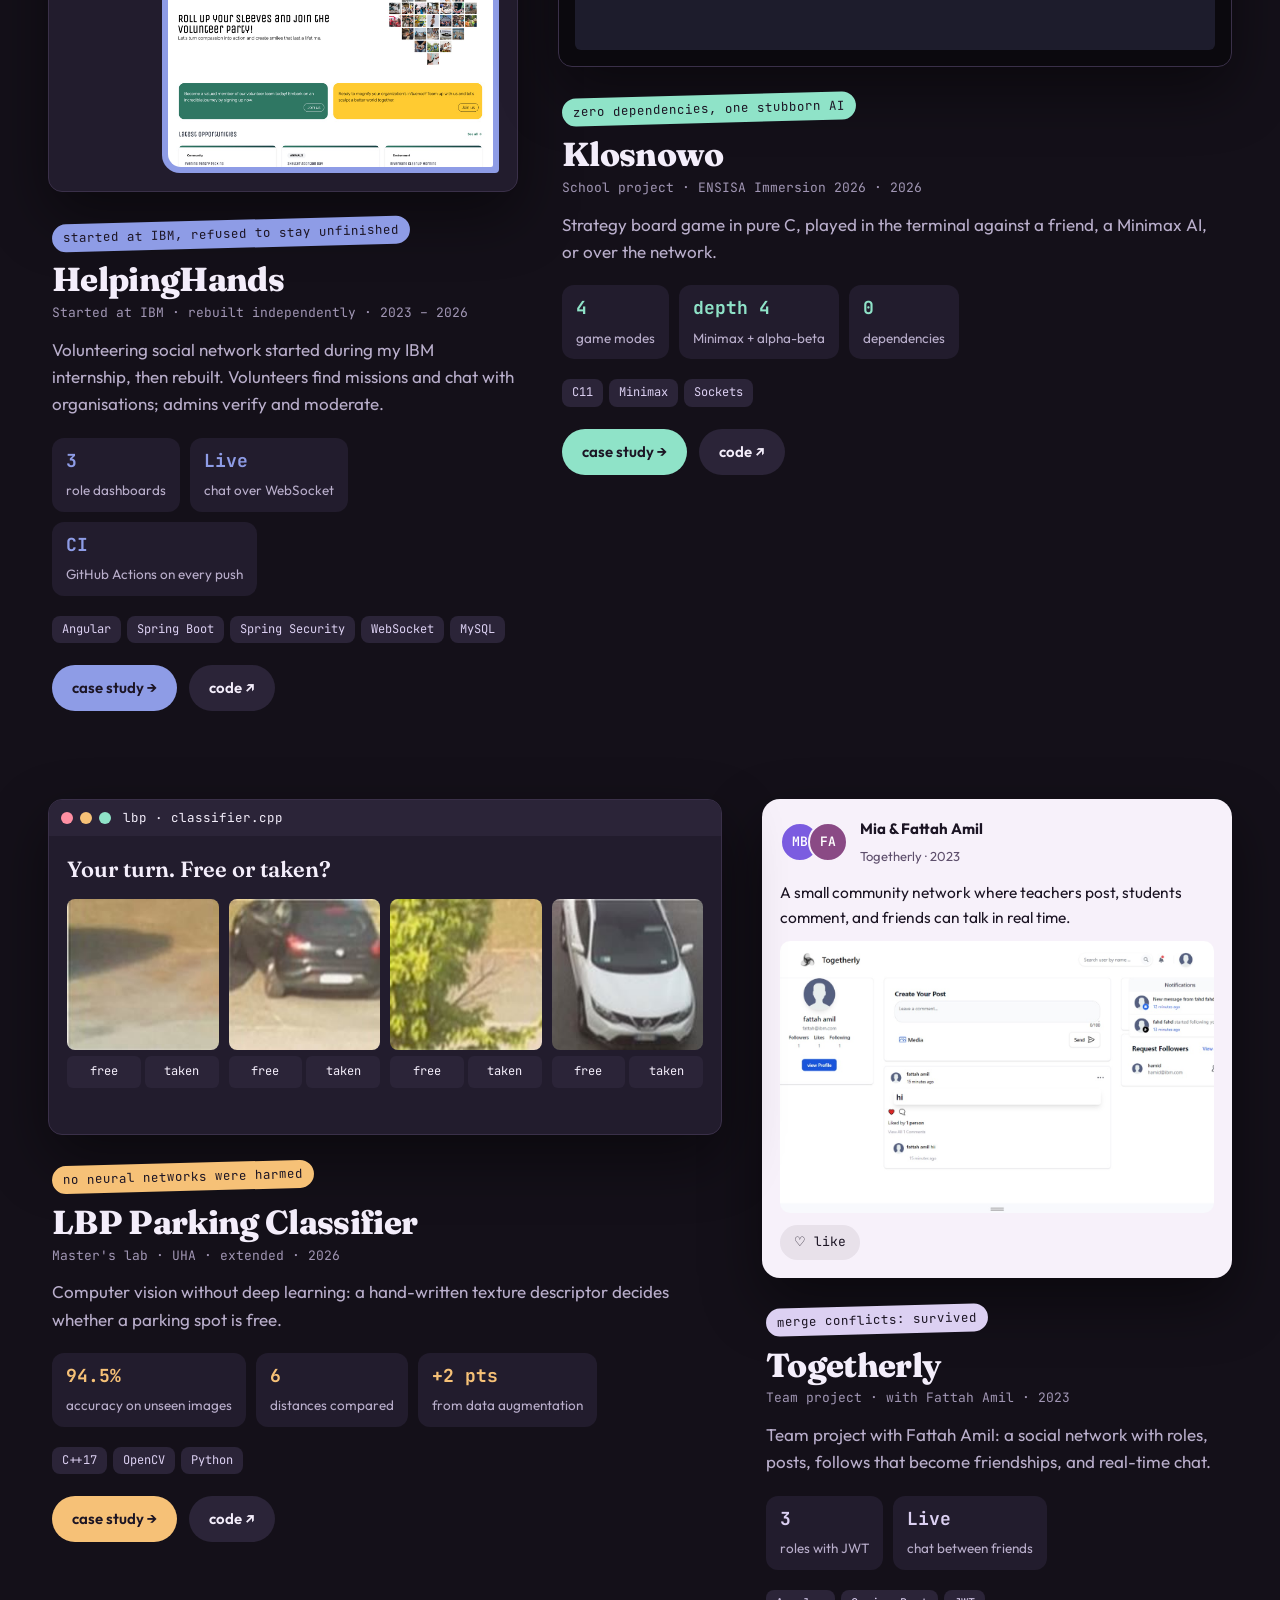
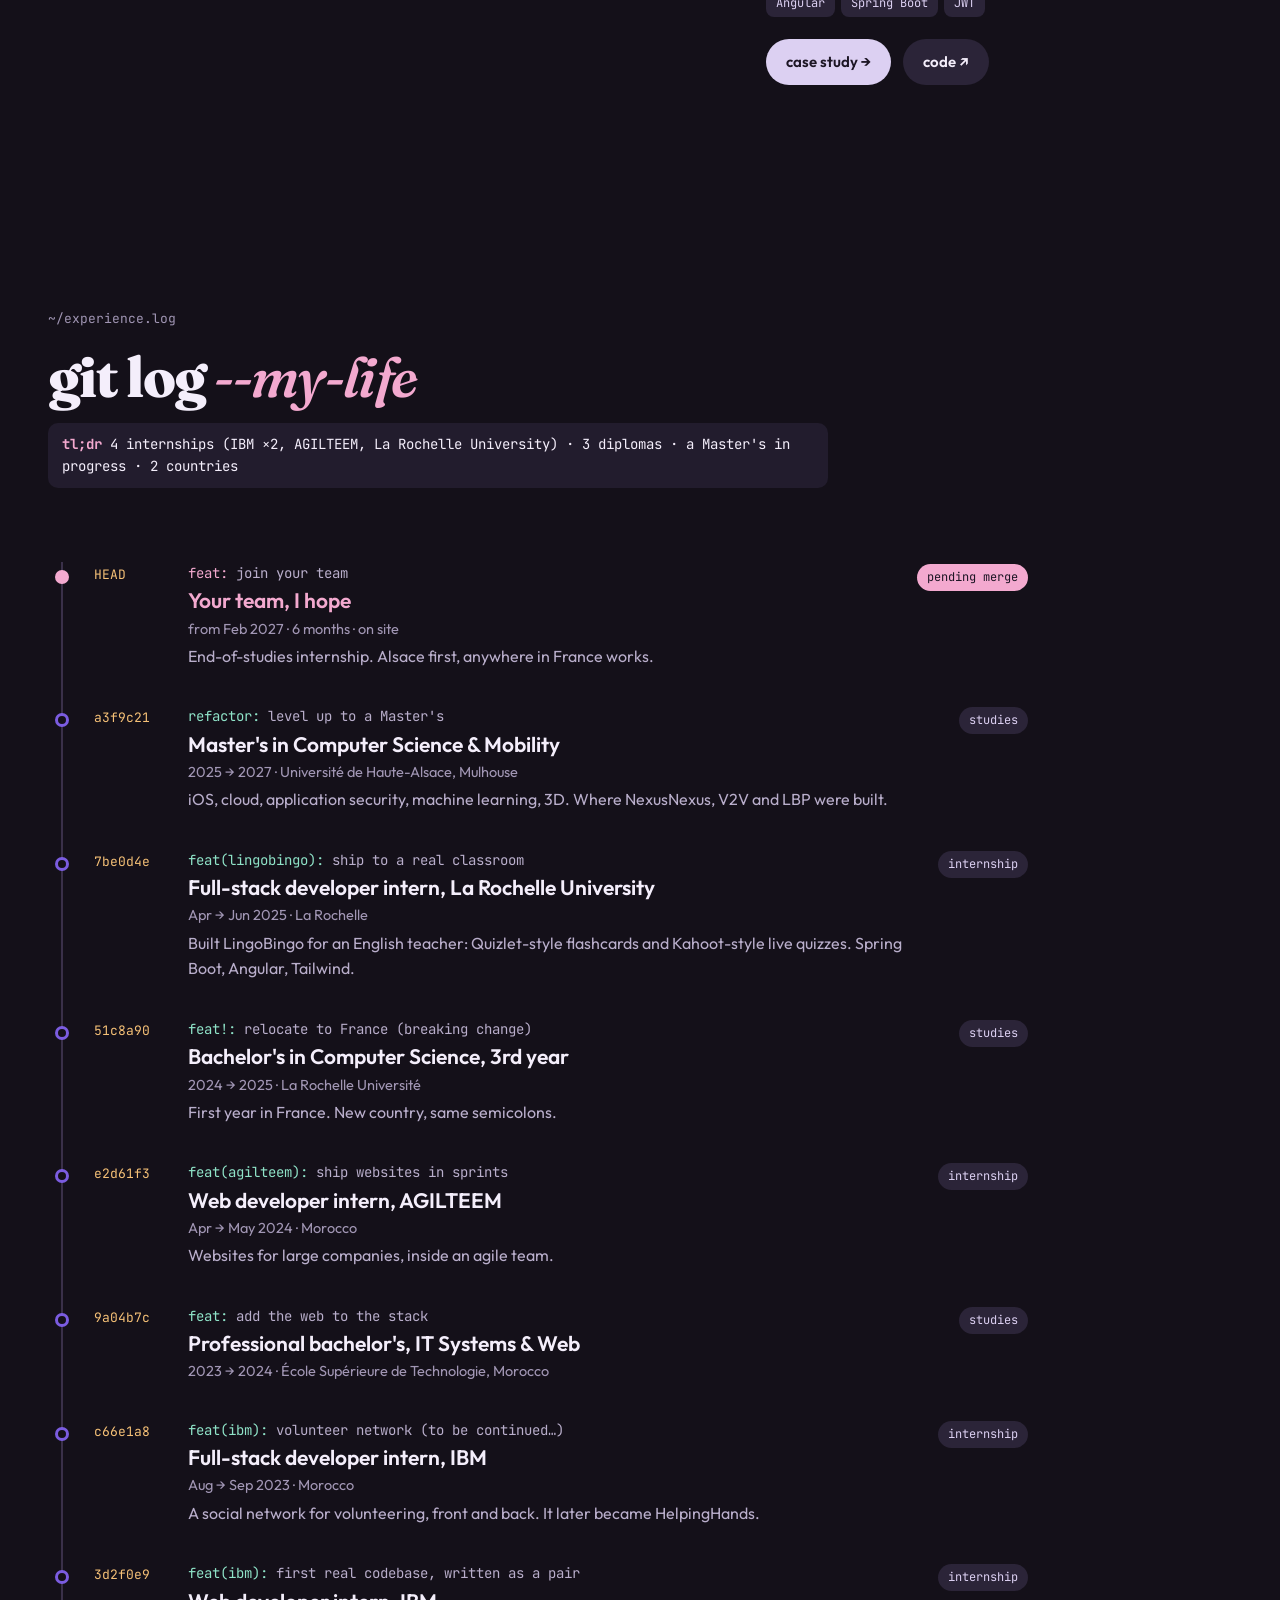
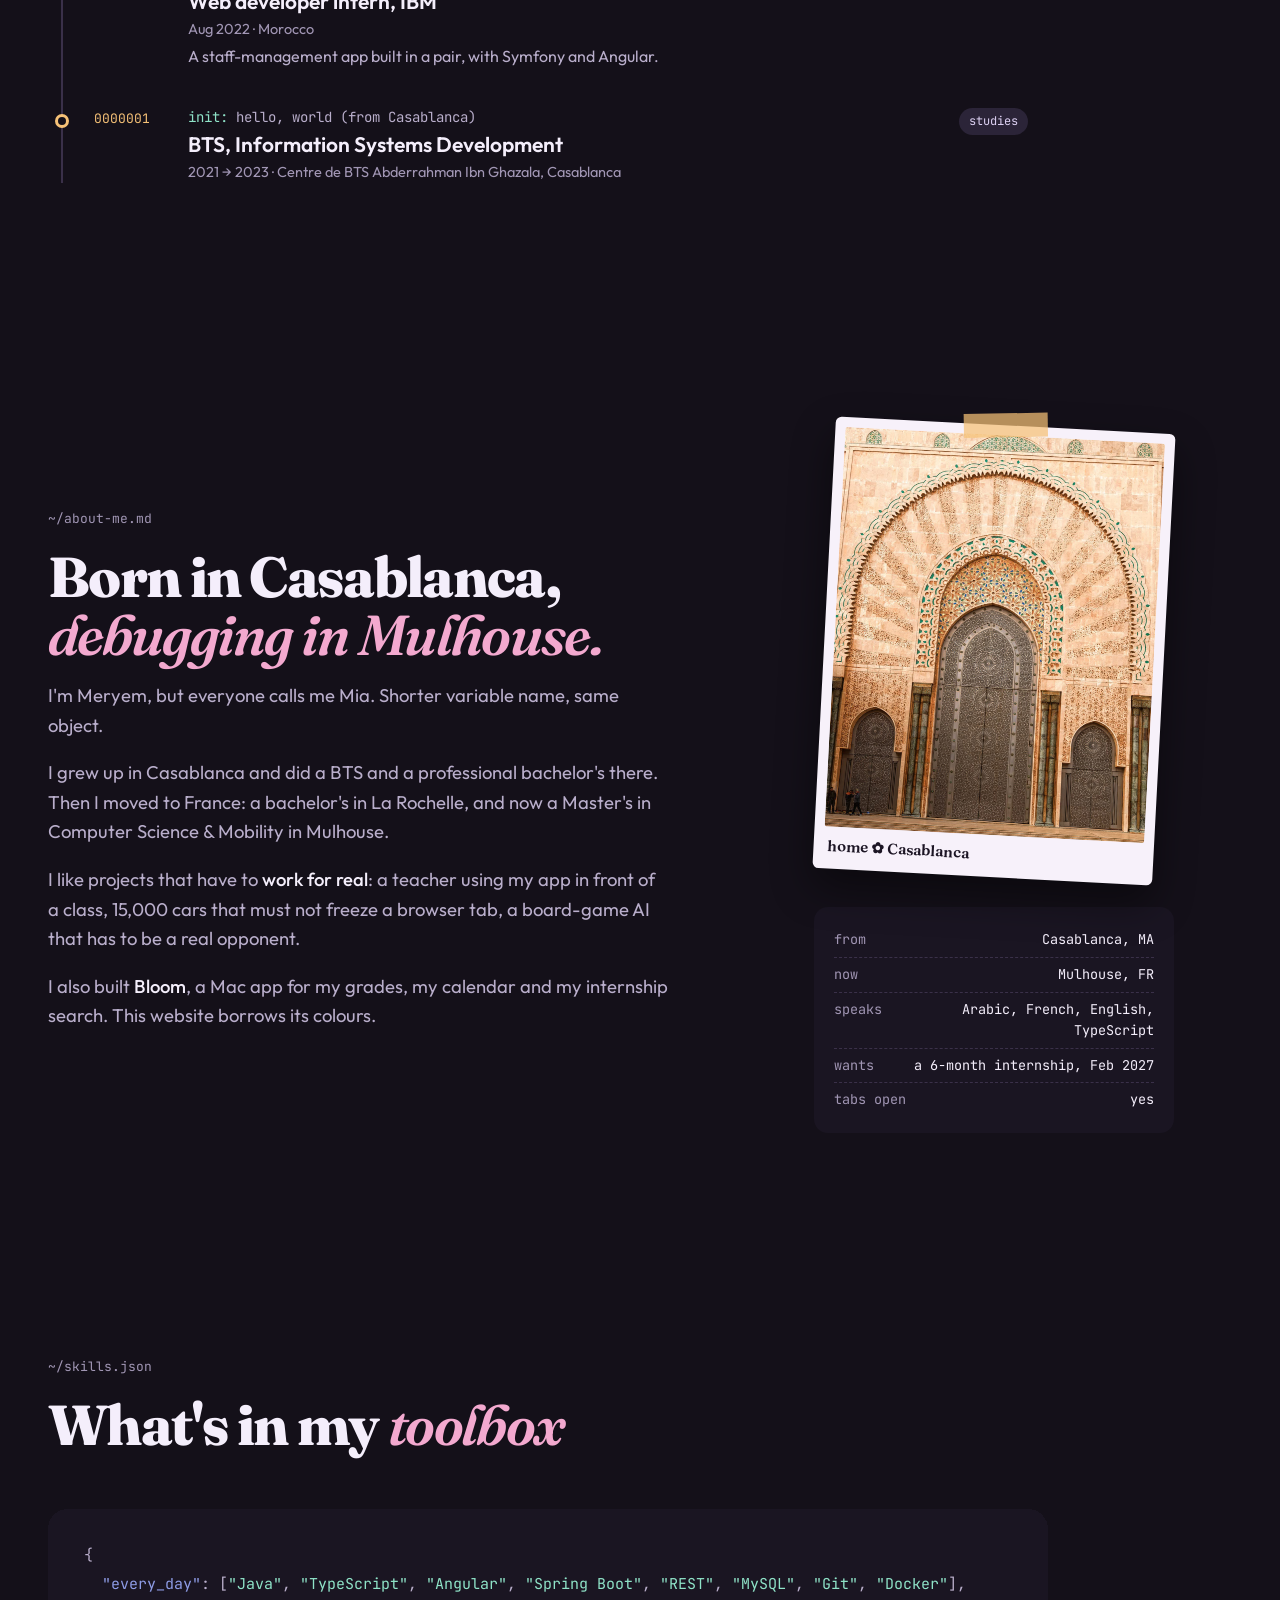
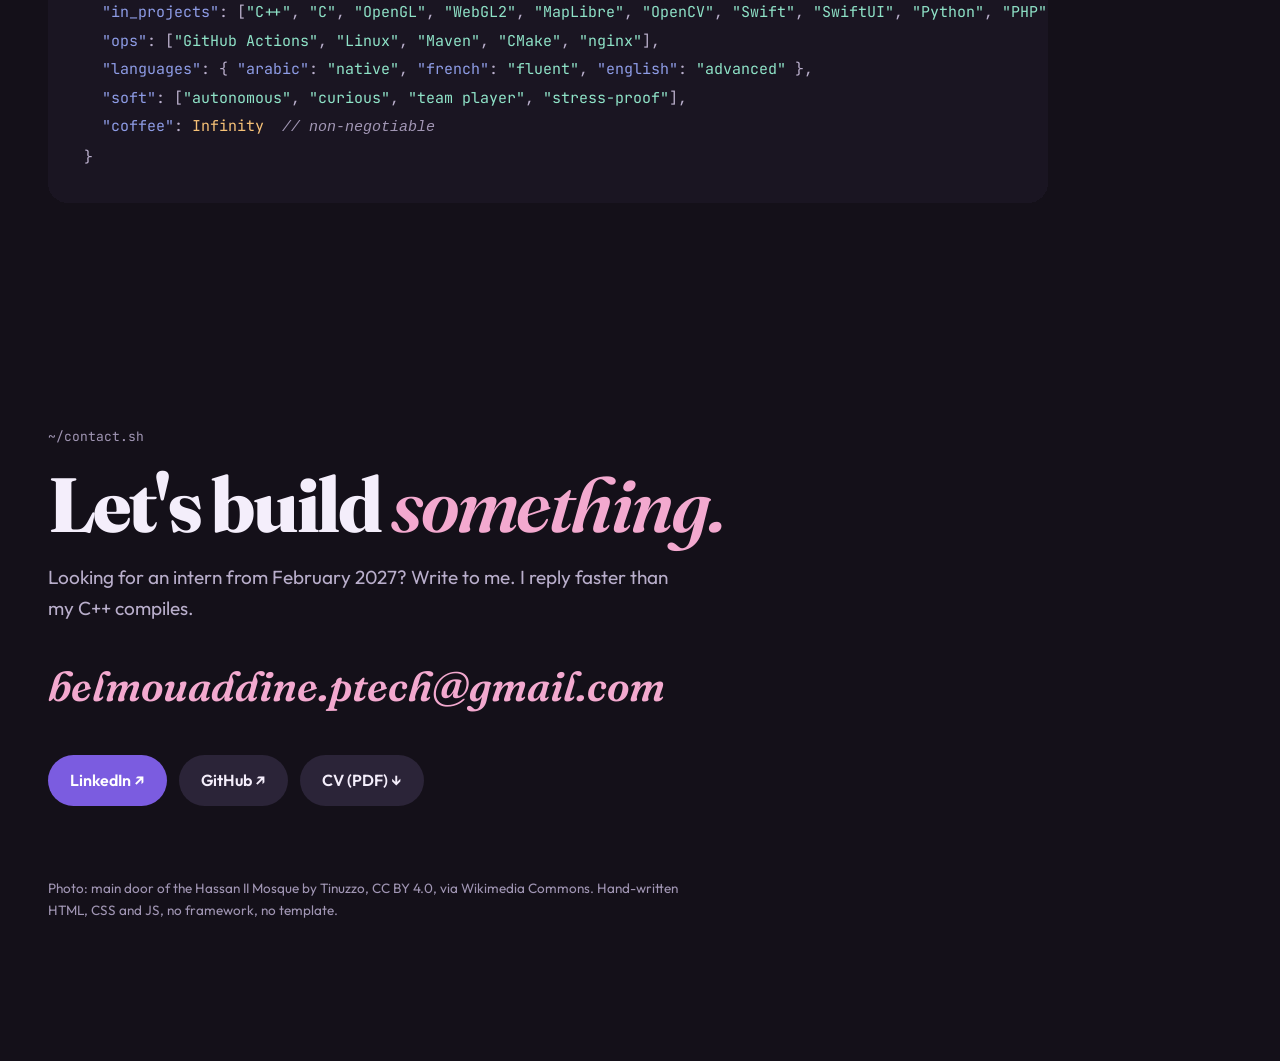
==== commit fc9d42f4: "Portfolio v5: Mia OS desktop hero, a different card per project, mission-style case studies, easter " ====
--- a/index.html
+++ b/index.html
@@ -11,7 +11,7 @@
 <link rel="canonical" href="https://miaaa3.github.io/">
 <meta property="og:type" content="website">
 <meta property="og:url" content="https://miaaa3.github.io/">
-<meta property="og:title" content="Hi, I'm Mia. I ship apps end to end.">
+<meta property="og:title" content="Mia OS · I build apps. Occasionally, whole cities.">
 <meta property="og:description" content="Meryem Belmouaddine, full-stack and mobile developer from Casablanca, studying in Mulhouse. Looking for a 6-month internship from February 2027.">
 <meta property="og:image" content="https://miaaa3.github.io/assets/og-image.png">
 <meta name="twitter:card" content="summary_large_image">
@@ -22,147 +22,171 @@
 <link rel="stylesheet" href="css/style.css">
 </head>
 <body>
-<a class="skip" href="#readme" data-i18n="skip">Skip to content</a>
+<!-- Hello, source-code reader. You found the comments. Mia is looking for a 6-month internship from February 2027:
+     belmouaddine.ptech@gmail.com. Also, try pressing ` (or ²) anywhere on the page. -->
+<a class="skip" href="#main" data-i18n="skip">Skip to content</a>
 
-<header class="titlebar">
-  <div class="lights" aria-hidden="true"><i></i><i></i><i></i></div>
-  <a class="titlebar-name" href="#readme">mia-os <span>~/portfolio</span></a>
+<header class="menubar">
+  <a class="brand" href="#top" aria-label="Mia OS, back to top"><span class="brand-mark" aria-hidden="true">✿</span> Mia OS</a>
   <nav class="topnav" aria-label="Sections">
-    <a href="#projects" data-i18n="nav.work">projects</a>
-    <a href="#experience" data-i18n="nav.exp">experience</a>
-    <a href="#about" data-i18n="nav.about">about</a>
-    <a href="#contact" data-i18n="nav.contact">contact</a>
-    <button type="button" id="openTerm">&gt;_ <span data-i18n="nav.term">terminal</span></button>
+    <a href="#projects" data-i18n="nav.work">Projects</a>
+    <a href="#experience" data-i18n="nav.exp">Experience</a>
+    <a href="#about" data-i18n="nav.about">About</a>
+    <a href="#contact" data-i18n="nav.contact">Contact</a>
   </nav>
-  <div class="titlebar-actions">
-    <button type="button" class="pill" id="langBtn" data-i18n="lang">FR</button>
+  <div class="menubar-right">
+    <button type="button" class="pill pill-term" id="openTerm" aria-label="Open the terminal"><span aria-hidden="true">&gt;_</span><span class="hide-sm" data-i18n="nav.term">terminal</span></button>
+    <button type="button" class="pill" id="langBtn" data-i18n="lang" aria-label="Passer en français">FR</button>
     <a class="pill pill-rose" href="assets/CV-Meryem-Belmouaddine.pdf" target="_blank" rel="noopener">cv.pdf ↓</a>
+    <span class="clock hide-sm" id="clock" aria-hidden="true"></span>
   </div>
 </header>
 
-<main class="editor" id="main">
+<main id="main">
 
-    <!-- ================= README ================= -->
-    <section class="readme" id="readme" data-file="README.md">
-      <div class="readme-text">
-        <p class="crumb">portfolio › README.md</p>
-        <p class="status-chip"><span class="dot"></span><span data-i18n="hero.status">open to a 6-month internship · from Feb 2027</span></p>
-        <h1 data-i18n="hero.title">Hi, I'm Mia.<br>I ship apps <em>end to end.</em></h1>
-        <p class="lead" data-i18n="hero.lead"><b>Meryem Belmouaddine</b>, full-stack &amp; mobile developer from Casablanca, now in a Master's in Mulhouse. I built a city of 15,000 live cars in a browser, a C++ simulator with 19,000 vehicles, and apps real teachers use.</p>
-        <div class="actions">
-          <a class="btn btn-violet" href="#projects" data-i18n="hero.cta1">open projects/</a>
-          <a class="btn btn-ghost" href="mailto:belmouaddine.ptech@gmail.com" data-i18n="hero.cta2">say hi ✉</a>
+  <!-- ================= desktop / hero ================= -->
+  <section class="hero" id="top" data-file="README.md">
+    <div class="hero-text">
+      <p class="whoami"><span class="prompt">~ $</span> whoami <span class="out" data-i18n="hero.who">Meryem Belmouaddine, aka Mia</span></p>
+      <h1 data-i18n="hero.title">I build apps.<br>Occasionally, <em>whole cities.</em></h1>
+      <p class="lead" data-i18n="hero.lead">Full-stack &amp; mobile developer from Casablanca, finishing a Master's in Mulhouse. I like software that has to survive real users, real data and real deadlines.</p>
+      <p class="status-chip"><span class="dot" aria-hidden="true"></span><span data-i18n="hero.status">Looking for a 6-month internship · from February 2027</span></p>
+      <div class="actions">
+        <a class="btn btn-violet" href="work/nexusnexus/" data-i18n="hero.cta1">See the city I built →</a>
+        <a class="btn btn-ghost" href="#contact" data-i18n="hero.cta2">Say hi ✉</a>
+      </div>
+      <ul class="facts" aria-label="Quick facts">
+        <li data-i18n="hero.f1"><b>7</b> projects, all open source</li>
+        <li data-i18n="hero.f2"><b>4</b> internships, 2 at IBM</li>
+        <li data-i18n="hero.f3"><b>3</b> languages: AR, FR, EN</li>
+      </ul>
+    </div>
+
+    <div class="desktop" id="desktop" aria-label="Mia's desktop">
+      <article class="win win-main" id="winMain" style="--x:6%;--y:2%">
+        <div class="win-bar" data-drag>
+          <span class="lights"><button type="button" class="light-close" data-i18n-aria="win.close" aria-label="Close this window (it will come back)"></button><i></i><i></i></span>
+          <span class="win-title">nexusnexus.app</span>
+          <span class="win-meta" data-i18n="win.live">● live</span>
         </div>
-        <p class="drag-hint" data-i18n="hero.hint">psst, the stickers are draggable →</p>
-      </div>
+        <a class="win-body" href="work/nexusnexus/" aria-label="NexusNexus case study">
+          <video src="assets/strips/nexus/loop.mp4" poster="assets/projects/nexus/cover.jpg" muted loop playsinline autoplay preload="metadata" aria-hidden="true"></video>
+          <span class="win-caption"><b>NexusNexus</b> <span data-i18n="win.cap">15,000+ cars on La Rochelle's real streets · 60 FPS</span></span>
+        </a>
+      </article>
 
-      <div class="desk" id="desk" aria-label="Project polaroids and stickers">
-        <a class="polaroid drag" href="work/nexusnexus/" style="--x:4%;--y:4%;--r:-5deg;--w:58%"><span class="tape"></span><img src="assets/strips/nexus/1.jpg" alt="NexusNexus: thousands of cars on La Rochelle's streets" width="608" height="380"><span class="cap">NexusNexus · 15k cars</span></a>
-        <a class="polaroid drag" href="work/lingobingo/" style="--x:40%;--y:22%;--r:6deg;--w:56%"><span class="tape"></span><img src="assets/strips/lingobingo/01-welcome.jpg" alt="LingoBingo landing page" width="608" height="380"><span class="cap" data-i18n="pol.lingo">LingoBingo · for a real teacher</span></a>
-        <a class="polaroid drag" href="work/v2v-simulator/" style="--x:10%;--y:52%;--r:3deg;--w:52%"><img src="assets/strips/v2v/1.jpg" alt="V2V Simulator dashboard" width="688" height="380"><span class="cap" data-i18n="pol.v2v">V2V · 19,000 cars talking</span></a>
-        <span class="sticker s-casa drag" style="--x:74%;--y:0%;--r:-12deg" data-i18n="st.casa">made in<br>casa ✦<br>mulhouse</span>
-        <span class="sticker s-intern drag" style="--x:0%;--y:44%;--r:8deg" data-i18n="st.intern">4 internships</span>
-        <span class="sticker s-code drag" style="--x:36%;--y:1%;--r:-5deg">console.log("hire me")</span>
-        <span class="sticker s-star drag" style="--x:82%;--y:58%;--r:10deg" aria-hidden="true">✦</span>
-        <span class="sticker s-coffee drag" style="--x:62%;--y:80%;--r:-8deg" data-i18n="st.coffee">powered by ☕</span>
-      </div>
-    </section>
+      <article class="win win-term" style="--x:-2%;--y:70%" aria-hidden="true">
+        <div class="win-bar" data-drag><span class="lights"><i></i><i></i><i></i></span><span class="win-title">boot.log</span></div>
+        <pre class="boot" id="boot"><span data-i18n="boot.1">[ ok ] mounting ~/projects (7 found)</span>
+<span data-i18n="boot.2">[ ok ] loading casablanca.sun</span>
+<span data-i18n="boot.3">[ ok ] choosing a font (took 3 days)</span>
+<span data-i18n="boot.4">[warn] coffee level: suspicious</span>
+<span data-i18n="boot.5">[ ok ] ready. press ` for the real terminal</span><i class="caret"></i></pre>
+      </article>
 
-    <div class="marquee" aria-hidden="true"><div class="marquee-track" id="marquee">
-      <span>✿ angular</span><span>✿ spring boot</span><span>✿ typescript</span><span>✿ c++</span><span>✿ webgl</span><span>✿ swift</span><span>✿ docker</span><span data-i18n="mq.casa">✿ from casablanca</span><span data-i18n="mq.coffee">✿ coffee-driven</span><span data-i18n="mq.feb">✿ available feb 2027</span>
-    </div></div>
+      <aside class="note" style="--x:66%;--y:52%" aria-label="Sticky note">
+        <p class="note-title">todo.txt</p>
+        <ul>
+          <li class="done" data-i18n="note.1">ship NexusNexus</li>
+          <li class="done" data-i18n="note.2">19,000 cars in C++</li>
+          <li data-i18n="note.3">find a team, Feb 2027</li>
+          <li><button type="button" class="note-nope" id="nope" data-i18n="note.4">stop adding easter eggs</button></li>
+        </ul>
+      </aside>
 
-    <!-- ================= PROJECTS ================= -->
-    <section class="section" id="projects" data-file="projects/">
-      <header class="section-head">
-        <p class="crumb">portfolio › projects/</p>
-        <h2 data-i18n="proj.title">Things I've <em>built</em></h2>
-        <p data-i18n="proj.sub">Seven projects, all open source and documented. Each one has its own case study.</p>
-        <div class="filters" role="group" aria-label="Filter">
-          <button type="button" data-filter="all" aria-pressed="true" data-i18n="f.all">all</button>
-          <button type="button" data-filter="web" aria-pressed="false" data-i18n="f.web">web apps</button>
-          <button type="button" data-filter="graphics" aria-pressed="false" data-i18n="f.gfx">simulation</button>
-          <button type="button" data-filter="systems" aria-pressed="false" data-i18n="f.sys">c &amp; vision</button>
-        </div>
-      </header>
-      <div class="projects" id="projectList"></div>
-    </section>
+      <span class="sticker s-casa drag" style="--x:78%;--y:-4%;--r:-10deg" data-i18n="st.casa">made in<br>casa ✦</span>
+    </div>
+  </section>
 
-    <!-- ================= EXPERIENCE ================= -->
-    <section class="section" id="experience" data-file="experience.log">
-      <header class="section-head">
-        <p class="crumb">portfolio › experience.log</p>
-        <h2 data-i18n="exp.title">git log <em>--my-life</em></h2>
-        <p data-i18n="exp.sub">From Casablanca to Mulhouse, one commit at a time.</p>
-      </header>
-      <ol class="log" id="log">
-        <li class="commit next"><span class="hash">HEAD</span><div><p class="when" data-i18n="c.next.when">feb 2027 · your city?</p><h3 data-i18n="c.next.t">Your team, I hope</h3><p data-i18n="c.next.d">6-month end-of-studies internship, on site. Alsace first, anywhere in France works.</p></div><span class="branch" data-i18n="c.next.b">pending merge</span></li>
-        <li class="commit"><span class="hash">a3f9c21</span><div><p class="when" data-i18n="c.uha.when">2025 → 2027 · Mulhouse</p><h3 data-i18n="c.uha.t">Master's in Computer Science &amp; Mobility</h3><p data-i18n="c.uha.d">Université de Haute-Alsace. iOS, cloud, application security, machine learning, 3D.</p></div><span class="branch">studies</span></li>
-        <li class="commit"><span class="hash">7be0d4e</span><div><p class="when" data-i18n="c.lr.when">apr → jun 2025 · La Rochelle</p><h3 data-i18n="c.lr.t">Full-stack developer intern, La Rochelle University</h3><p data-i18n="c.lr.d">Built LingoBingo for an English teacher: Quizlet-style flashcards and Kahoot-style live quizzes. Spring Boot, Angular, Tailwind.</p></div><span class="branch">internship</span></li>
-        <li class="commit"><span class="hash">51c8a90</span><div><p class="when" data-i18n="c.lic.when">2024 → 2025 · La Rochelle</p><h3 data-i18n="c.lic.t">Bachelor's in Computer Science, 3rd year</h3><p data-i18n="c.lic.d">La Rochelle Université. First year in France.</p></div><span class="branch">studies</span></li>
-        <li class="commit"><span class="hash">e2d61f3</span><div><p class="when" data-i18n="c.agil.when">apr → may 2024 · Morocco</p><h3 data-i18n="c.agil.t">Web developer intern, AGILTEEM</h3><p data-i18n="c.agil.d">Websites for large companies, inside an agile team.</p></div><span class="branch">internship</span></li>
-        <li class="commit"><span class="hash">9a04b7c</span><div><p class="when" data-i18n="c.est.when">2023 → 2024 · Morocco</p><h3 data-i18n="c.est.t">Professional bachelor's, IT Systems &amp; Web</h3><p data-i18n="c.est.d">École Supérieure de Technologie.</p></div><span class="branch">studies</span></li>
-        <li class="commit"><span class="hash">c66e1a8</span><div><p class="when" data-i18n="c.ibm2.when">aug → sep 2023 · Morocco</p><h3 data-i18n="c.ibm2.t">Full-stack developer intern, IBM</h3><p data-i18n="c.ibm2.d">A social network for volunteering, front and back. It became HelpingHands.</p></div><span class="branch">internship</span></li>
-        <li class="commit"><span class="hash">3d2f0e9</span><div><p class="when" data-i18n="c.ibm1.when">aug 2022 · Morocco</p><h3 data-i18n="c.ibm1.t">Web developer intern, IBM</h3><p data-i18n="c.ibm1.d">A staff-management app in a pair, Symfony and Angular.</p></div><span class="branch">internship</span></li>
-        <li class="commit root"><span class="hash">0000001</span><div><p class="when" data-i18n="c.bts.when">2021 → 2023 · Casablanca</p><h3 data-i18n="c.bts.t">BTS, Information Systems Development</h3><p data-i18n="c.bts.d">Centre de BTS Abderrahman Ibn Ghazala. Initial commit.</p></div><span class="branch">studies</span></li>
-      </ol>
-    </section>
+  <!-- ================= projects ================= -->
+  <section class="section" id="projects" data-file="projects/">
+    <header class="section-head">
+      <p class="path">~/projects <span data-i18n="proj.count">· 7 items</span></p>
+      <h2 data-i18n="proj.title">Seven projects. <em>All of them run.</em></h2>
+      <p data-i18n="proj.sub">Each one opens a full case study: the problem, the plot twists, the actual solution, the bugs, and what I'd do next.</p>
+    </header>
+    <div class="projects" id="projectList"></div>
+  </section>
 
-    <!-- ================= ABOUT ================= -->
-    <section class="section about" id="about" data-file="about-casablanca.md">
-      <div class="about-text">
-        <p class="crumb">portfolio › about-casablanca.md</p>
-        <h2 data-i18n="about.title">Born in Casablanca, <em>coding in Mulhouse.</em></h2>
-        <p data-i18n="about.p1">I'm Meryem, everyone calls me Mia. I grew up in Casablanca, did a BTS and a professional bachelor's in Morocco, then moved to France: a bachelor's in La Rochelle, and now a Master's in Computer Science &amp; Mobility in Mulhouse.</p>
-        <p data-i18n="about.p2">I like projects that have to <b>work for real</b>: a teacher using my app in class, 15,000 cars that must not freeze the browser, a board-game AI that has to be a real opponent. I also built Bloom, my own Mac app, to track my grades, calendar and internship search.</p>
-        <p data-i18n="about.p3">Arabic is my first language, French is my daily one, English is my coding one.</p>
-      </div>
-      <figure class="polaroid big" style="--r:4deg"><span class="tape"></span><img src="assets/main-entrance-door-at-the-hassan-ii.jpg" alt="The main door of the Hassan II Mosque in Casablanca" width="1263" height="1600" loading="lazy"><figcaption class="cap" data-i18n="about.cap">home ✿ Casablanca</figcaption></figure>
-    </section>
+  <!-- ================= experience ================= -->
+  <section class="section" id="experience" data-file="experience.log">
+    <header class="section-head">
+      <p class="path">~/experience.log</p>
+      <h2>git log <em>--my-life</em></h2>
+      <p class="tldr" data-i18n="exp.tldr"><b>tl;dr</b> 4 internships (IBM ×2, AGILTEEM, La Rochelle University) · 3 diplomas · a Master's in progress · 2 countries</p>
+    </header>
+    <ol class="log">
+      <li class="commit next"><span class="hash">HEAD</span><div><p class="msg"><span class="type">feat:</span> <span data-i18n="c.next.m">join your team</span></p><h3 data-i18n="c.next.t">Your team, I hope</h3><p class="when" data-i18n="c.next.when">from Feb 2027 · 6 months · on site</p><p data-i18n="c.next.d">End-of-studies internship. Alsace first, anywhere in France works.</p></div><span class="branch" data-i18n="c.next.b">pending merge</span></li>
+      <li class="commit"><span class="hash">a3f9c21</span><div><p class="msg"><span class="type">refactor:</span> <span data-i18n="c.uha.m">level up to a Master's</span></p><h3 data-i18n="c.uha.t">Master's in Computer Science &amp; Mobility</h3><p class="when" data-i18n="c.uha.when">2025 → 2027 · Université de Haute-Alsace, Mulhouse</p><p data-i18n="c.uha.d">iOS, cloud, application security, machine learning, 3D. Where NexusNexus, V2V and LBP were built.</p></div><span class="branch" data-i18n="b.studies">studies</span></li>
+      <li class="commit"><span class="hash">7be0d4e</span><div><p class="msg"><span class="type">feat(lingobingo):</span> <span data-i18n="c.lr.m">ship to a real classroom</span></p><h3 data-i18n="c.lr.t">Full-stack developer intern, La Rochelle University</h3><p class="when" data-i18n="c.lr.when">Apr → Jun 2025 · La Rochelle</p><p data-i18n="c.lr.d">Built LingoBingo for an English teacher: Quizlet-style flashcards and Kahoot-style live quizzes. Spring Boot, Angular, Tailwind.</p></div><span class="branch" data-i18n="b.intern">internship</span></li>
+      <li class="commit"><span class="hash">51c8a90</span><div><p class="msg"><span class="type">feat!:</span> <span data-i18n="c.lic.m">relocate to France (breaking change)</span></p><h3 data-i18n="c.lic.t">Bachelor's in Computer Science, 3rd year</h3><p class="when" data-i18n="c.lic.when">2024 → 2025 · La Rochelle Université</p><p data-i18n="c.lic.d">First year in France. New country, same semicolons.</p></div><span class="branch" data-i18n="b.studies">studies</span></li>
+      <li class="commit"><span class="hash">e2d61f3</span><div><p class="msg"><span class="type">feat(agilteem):</span> <span data-i18n="c.agil.m">ship websites in sprints</span></p><h3 data-i18n="c.agil.t">Web developer intern, AGILTEEM</h3><p class="when" data-i18n="c.agil.when">Apr → May 2024 · Morocco</p><p data-i18n="c.agil.d">Websites for large companies, inside an agile team.</p></div><span class="branch" data-i18n="b.intern">internship</span></li>
+      <li class="commit"><span class="hash">9a04b7c</span><div><p class="msg"><span class="type">feat:</span> <span data-i18n="c.est.m">add the web to the stack</span></p><h3 data-i18n="c.est.t">Professional bachelor's, IT Systems &amp; Web</h3><p class="when" data-i18n="c.est.when">2023 → 2024 · École Supérieure de Technologie, Morocco</p></div><span class="branch" data-i18n="b.studies">studies</span></li>
+      <li class="commit"><span class="hash">c66e1a8</span><div><p class="msg"><span class="type">feat(ibm):</span> <span data-i18n="c.ibm2.m">volunteer network (to be continued…)</span></p><h3 data-i18n="c.ibm2.t">Full-stack developer intern, IBM</h3><p class="when" data-i18n="c.ibm2.when">Aug → Sep 2023 · Morocco</p><p data-i18n="c.ibm2.d">A social network for volunteering, front and back. It later became HelpingHands.</p></div><span class="branch" data-i18n="b.intern">internship</span></li>
+      <li class="commit"><span class="hash">3d2f0e9</span><div><p class="msg"><span class="type">feat(ibm):</span> <span data-i18n="c.ibm1.m">first real codebase, written as a pair</span></p><h3 data-i18n="c.ibm1.t">Web developer intern, IBM</h3><p class="when" data-i18n="c.ibm1.when">Aug 2022 · Morocco</p><p data-i18n="c.ibm1.d">A staff-management app built in a pair, with Symfony and Angular.</p></div><span class="branch" data-i18n="b.intern">internship</span></li>
+      <li class="commit root"><span class="hash">0000001</span><div><p class="msg"><span class="type">init:</span> <span data-i18n="c.bts.m">hello, world (from Casablanca)</span></p><h3 data-i18n="c.bts.t">BTS, Information Systems Development</h3><p class="when" data-i18n="c.bts.when">2021 → 2023 · Centre de BTS Abderrahman Ibn Ghazala, Casablanca</p></div><span class="branch" data-i18n="b.studies">studies</span></li>
+    </ol>
+  </section>
 
-    <!-- ================= SKILLS ================= -->
-    <section class="section" id="skills" data-file="skills.json">
-      <header class="section-head">
-        <p class="crumb">portfolio › skills.json</p>
-        <h2 data-i18n="sk.title">What's in my <em>toolbox</em></h2>
-      </header>
-      <pre class="json" aria-label="Skills"><code>{
+  <!-- ================= about ================= -->
+  <section class="section about" id="about" data-file="about-me.md">
+    <div class="about-text">
+      <p class="path">~/about-me.md</p>
+      <h2 data-i18n="about.title">Born in Casablanca, <em>debugging in Mulhouse.</em></h2>
+      <p data-i18n="about.p1">I'm Meryem, but everyone calls me Mia. Shorter variable name, same object.</p>
+      <p data-i18n="about.p2">I grew up in Casablanca and did a BTS and a professional bachelor's there. Then I moved to France: a bachelor's in La Rochelle, and now a Master's in Computer Science &amp; Mobility in Mulhouse.</p>
+      <p data-i18n="about.p3">I like projects that have to <b>work for real</b>: a teacher using my app in front of a class, 15,000 cars that must not freeze a browser tab, a board-game AI that has to be a real opponent.</p>
+      <p data-i18n="about.p4">I also built <b>Bloom</b>, a Mac app for my grades, my calendar and my internship search. This website borrows its colours.</p>
+    </div>
+    <div class="about-desk">
+      <figure class="polaroid big" style="--r:3deg"><span class="tape" aria-hidden="true"></span><img src="assets/main-entrance-door-at-the-hassan-ii.jpg" alt="The main door of the Hassan II Mosque in Casablanca" width="1263" height="1600" loading="lazy"><figcaption class="cap" data-i18n="about.cap">home ✿ Casablanca</figcaption></figure>
+      <dl class="facts-file" aria-label="facts.txt">
+        <div><dt data-i18n="ff.from">from</dt><dd>Casablanca, MA</dd></div>
+        <div><dt data-i18n="ff.now">now</dt><dd>Mulhouse, FR</dd></div>
+        <div><dt data-i18n="ff.lang">speaks</dt><dd data-i18n="ff.langv">Arabic, French, English, TypeScript</dd></div>
+        <div><dt data-i18n="ff.want">wants</dt><dd data-i18n="ff.wantv">a 6-month internship, Feb 2027</dd></div>
+        <div><dt data-i18n="ff.tabs">tabs open</dt><dd data-i18n="ff.tabsv">yes</dd></div>
+      </dl>
+    </div>
+  </section>
+
+  <!-- ================= skills ================= -->
+  <section class="section" id="skills" data-file="skills.json">
+    <header class="section-head">
+      <p class="path">~/skills.json</p>
+      <h2 data-i18n="sk.title">What's in my <em>toolbox</em></h2>
+    </header>
+    <pre class="json" aria-label="Skills"><code>{
   <span class="k">"every_day"</span>: [<span class="s">"Java"</span>, <span class="s">"TypeScript"</span>, <span class="s">"Angular"</span>, <span class="s">"Spring Boot"</span>, <span class="s">"REST"</span>, <span class="s">"MySQL"</span>, <span class="s">"Git"</span>, <span class="s">"Docker"</span>],
   <span class="k">"in_projects"</span>: [<span class="s">"C++"</span>, <span class="s">"C"</span>, <span class="s">"OpenGL"</span>, <span class="s">"WebGL2"</span>, <span class="s">"MapLibre"</span>, <span class="s">"OpenCV"</span>, <span class="s">"Swift"</span>, <span class="s">"SwiftUI"</span>, <span class="s">"Python"</span>, <span class="s">"PHP"</span>, <span class="s">"Symfony"</span>, <span class="s">"React"</span>],
   <span class="k">"ops"</span>: [<span class="s">"GitHub Actions"</span>, <span class="s">"Linux"</span>, <span class="s">"Maven"</span>, <span class="s">"CMake"</span>, <span class="s">"nginx"</span>],
   <span class="k">"languages"</span>: { <span class="k">"arabic"</span>: <span class="s">"native"</span>, <span class="k">"french"</span>: <span class="s">"fluent"</span>, <span class="k">"english"</span>: <span class="s">"advanced"</span> },
   <span class="k">"soft"</span>: [<span class="s">"autonomous"</span>, <span class="s">"curious"</span>, <span class="s">"team player"</span>, <span class="s">"stress-proof"</span>],
-  <span class="k">"coffee"</span>: <span class="n">Infinity</span>  <span class="c">// non-negotiable</span>
+  <span class="k">"coffee"</span>: <span class="n">Infinity</span>  <span class="c" data-i18n="sk.c">// non-negotiable</span>
 }</code></pre>
-    </section>
+  </section>
 
-    <!-- ================= CONTACT ================= -->
-    <section class="section contact" id="contact" data-file="contact.sh">
-      <p class="crumb">portfolio › contact.sh</p>
-      <h2 data-i18n="contact.title">Let's build <em>something.</em></h2>
-      <p class="contact-sub" data-i18n="contact.sub">Looking for an intern from February 2027? Or want to talk maps, games or the best bretzel in Mulhouse? Write to me.</p>
-      <a class="email" href="mailto:belmouaddine.ptech@gmail.com">belmouaddine.ptech@gmail.com</a>
-      <div class="actions">
-        <a class="btn btn-violet" href="https://www.linkedin.com/in/meryem-belmouaddine" target="_blank" rel="noopener">LinkedIn</a>
-        <a class="btn btn-ghost" href="https://github.com/miaaa3" target="_blank" rel="noopener">GitHub</a>
-        <a class="btn btn-ghost" href="assets/CV-Meryem-Belmouaddine.pdf" target="_blank" rel="noopener" data-i18n="contact.cv">CV (PDF)</a>
-      </div>
-      <p class="credit" data-i18n="credit">Photo: main door of the Hassan II Mosque by Tinuzzo, CC BY 4.0, via Wikimedia Commons. Hand-written HTML, CSS and JS, no framework.</p>
-    </section>
-  </main>
+  <!-- ================= contact ================= -->
+  <section class="section contact" id="contact" data-file="contact.sh">
+    <p class="path">~/contact.sh</p>
+    <h2 data-i18n="contact.title">Let's build <em>something.</em></h2>
+    <p class="contact-sub" data-i18n="contact.sub">Looking for an intern from February 2027? Write to me. I reply faster than my C++ compiles.</p>
+    <a class="email" href="mailto:belmouaddine.ptech@gmail.com">belmouaddine.ptech@gmail.com</a>
+    <div class="actions">
+      <a class="btn btn-violet" href="https://www.linkedin.com/in/meryem-belmouaddine" target="_blank" rel="noopener">LinkedIn ↗</a>
+      <a class="btn btn-ghost" href="https://github.com/miaaa3" target="_blank" rel="noopener">GitHub ↗</a>
+      <a class="btn btn-ghost" href="assets/CV-Meryem-Belmouaddine.pdf" target="_blank" rel="noopener" data-i18n="contact.cv">CV (PDF) ↓</a>
+    </div>
+    <p class="credit" data-i18n="credit">Photo: main door of the Hassan II Mosque by Tinuzzo, CC BY 4.0, via Wikimedia Commons. Hand-written HTML, CSS and JS, no framework, no template.</p>
+  </section>
+</main>
 
 <footer class="statusbar">
-  <span>⎇ main</span>
-  <span class="hide-sm" data-i18n="sb.bugs">✓ 0 bugs (that I know of)</span>
-  <span class="sb-right"><span id="sbLine">Ln 1, Col 1</span><span class="hide-sm">UTF-8</span><span id="sbCoffee">☕ 100%</span></span>
+  <span class="hide-sm">⎇ main</span>
+  <button type="button" class="sb-btn" id="bugBtn" data-i18n="sb.bugs">✓ 0 bugs (that I know of)</button>
+  <span class="sb-msg" id="sbMsg" aria-live="polite"></span>
+  <span class="sb-right"><span class="hide-sm" id="sbLine">Ln 1, Col 1</span><button type="button" class="sb-btn" id="sbCoffee" aria-label="Refill coffee">☕ 100%</button></span>
 </footer>
-
-<dialog class="term" id="term" aria-label="Terminal">
-  <div class="term-bar"><span>TERMINAL</span><button type="button" id="termClose" aria-label="Close">×</button></div>
-  <pre class="term-out" id="termOut"></pre>
-  <form class="term-in" id="termForm" autocomplete="off"><label for="termInput">mia@mulhouse ~/portfolio $</label><input id="termInput" type="text" spellcheck="false" autocapitalize="off"></form>
-</dialog>
-
 
 <script src="js/projects.js"></script>
 <script src="js/i18n.js"></script>
--- a/css/style.css
+++ b/css/style.css
@@ -1,6 +1,6 @@
-/* Mia OS · portfolio v4. Bloom's palette and fonts (Fraunces + Outfit),
-   an editor-style shell (title bar, status bar, terminal), a sticker desk
-   hero, and one case-study page per project. */
+/* Mia OS · portfolio v5. A desktop that accidentally became a portfolio.
+   Bloom's palette, three fonts with one job each (Fraunces for headlines, Outfit for
+   reading, JetBrains Mono for anything the computer says), one accent per project. */
 
 :root {
   --bg: #141019;
@@ -10,296 +10,458 @@
   --card-3: #352C45;
   --line: #3A3049;
   --text: #F4EEFB;
-  --muted: #B3A8C4;
-  --faint: #9A8FAD;
+  --muted: #B9AECB;
+  --faint: #A196B4;
   --violet: #7B5CE0;
   --violet-2: #8F74EA;
   --orchid: #B65FB0;
   --rose: #F3A9CF;
-  --peri: #6E7FD0;
+  --peri: #8E9CE6;
   --mint: #8FE3C8;
   --amber: #F6C177;
   --lilac: #DCD0F2;
   --paper: #F7F1FA;
+  --ink: #1C1524;
+  --accent: var(--rose);
 
   --display: 'Fraunces', Georgia, serif;
   --sans: 'Outfit', system-ui, sans-serif;
   --mono: 'JetBrains Mono', ui-monospace, Menlo, monospace;
   --ease: cubic-bezier(.2, .9, .25, 1);
   --pop: cubic-bezier(.34, 1.56, .64, 1);
-  --side: 260px;
-  --bar: 44px;
+  --bar: 48px;
   --status: 30px;
+  --shadow: 0 24px 60px rgba(0, 0, 0, .45);
 }
 
 *, *::before, *::after { margin: 0; padding: 0; box-sizing: border-box; }
-html { scroll-behavior: smooth; scroll-padding-top: calc(var(--bar) + 48px); }
+html { scroll-behavior: smooth; scroll-padding-top: calc(var(--bar) + 32px); }
 body { background: var(--bg); color: var(--text); font-family: var(--sans); font-size: 17px; line-height: 1.6; -webkit-font-smoothing: antialiased; overflow-x: hidden; padding-bottom: var(--status); }
 a { color: inherit; text-decoration: none; }
-img { display: block; max-width: 100%; }
+img, video { display: block; max-width: 100%; }
 button { font: inherit; color: inherit; background: none; border: 0; cursor: pointer; }
 ul, ol { list-style: none; }
 em { font-style: italic; color: var(--rose); }
+code { font-family: var(--mono); font-size: .88em; background: var(--card-2); padding: 1px 6px; border-radius: 5px; }
+pre code { background: none; padding: 0; font-size: inherit; border-radius: 0; }
 ::selection { background: var(--violet); color: #fff; }
 :focus-visible { outline: 2px solid var(--rose); outline-offset: 3px; border-radius: 6px; }
-.skip { position: absolute; left: 12px; top: -80px; z-index: 300; background: var(--rose); color: var(--bg); padding: 10px 16px; border-radius: 10px; }
+.skip { position: absolute; left: 12px; top: -80px; z-index: 300; background: var(--rose); color: var(--ink); padding: 10px 16px; border-radius: 10px; }
 .skip:focus { top: 12px; }
 
-/* ================= window chrome ================= */
-.titlebar { position: sticky; top: 0; z-index: 100; height: var(--bar); display: flex; align-items: center; gap: 16px; padding: 0 16px; background: var(--panel); border-bottom: 1px solid var(--line); }
-.lights { display: flex; gap: 8px; }
-.lights i { width: 12px; height: 12px; border-radius: 50%; background: #FF8FA3; }
-.lights i:nth-child(2) { background: var(--amber); }
-.lights i:nth-child(3) { background: var(--mint); }
-.titlebar-name { margin-right: auto; font-family: var(--mono); font-size: 13px; color: var(--text); }
-.titlebar-name span { color: var(--faint); }
-.titlebar-actions { display: flex; gap: 8px; }
-.pill { font-family: var(--mono); font-size: 12.5px; padding: 6px 12px; border-radius: 8px; background: var(--card-2); transition: background-color .2s, transform .2s var(--pop); }
+/* ================= menu bar ================= */
+.menubar { position: sticky; top: 0; z-index: 100; height: var(--bar); display: flex; align-items: center; gap: 20px; padding: 0 18px; background: rgba(26, 21, 34, .92); backdrop-filter: blur(10px); -webkit-backdrop-filter: blur(10px); border-bottom: 1px solid var(--line); }
+.brand { font-family: var(--mono); font-weight: 600; font-size: 14px; white-space: nowrap; }
+.brand-mark { color: var(--rose); display: inline-block; transition: transform .6s var(--pop); }
+.brand:hover .brand-mark { transform: rotate(180deg); }
+.topnav { display: flex; gap: 2px; }
+.topnav a { font-size: 15px; color: var(--muted); padding: 6px 12px; border-radius: 8px; transition: background-color .15s, color .15s; }
+.topnav a:hover, .topnav a.active { color: var(--text); background: var(--card-2); }
+.menubar-right { margin-left: auto; display: flex; align-items: center; gap: 8px; }
+.pill { display: inline-flex; gap: 6px; align-items: center; font-family: var(--mono); font-size: 12.5px; padding: 6px 12px; border-radius: 8px; background: var(--card-2); transition: background-color .2s, transform .2s var(--pop); white-space: nowrap; }
 .pill:hover { background: var(--card-3); transform: translateY(-1px); }
-.pill-rose { background: var(--rose); color: var(--bg); font-weight: 600; }
+.pill-term span:first-child { color: var(--mint); }
+.pill-rose { background: var(--rose); color: var(--ink); font-weight: 600; }
 .pill-rose:hover { background: #F8C4DE; }
-
-.crumb { font-family: var(--mono); font-size: 12.5px; color: var(--faint); margin-bottom: 22px; }
-
-/* ================= README / hero ================= */
-.readme { overflow-x: clip; display: grid; grid-template-columns: minmax(0, 1fr) minmax(0, 1.05fr); gap: 32px; padding: 56px 56px 72px; min-height: calc(100svh - var(--bar) - 40px - var(--status)); align-items: center; }
-.status-chip { display: inline-flex; align-items: center; gap: 10px; background: var(--card-2); padding: 7px 14px; border-radius: 999px; font-size: 14px; margin-bottom: 24px; }
-.dot { width: 9px; height: 9px; border-radius: 50%; background: var(--mint); animation: ping 2s infinite; }
-@keyframes ping { 0% { box-shadow: 0 0 0 0 rgba(143, 227, 200, .6); } 70% { box-shadow: 0 0 0 9px rgba(143, 227, 200, 0); } 100% { box-shadow: 0 0 0 0 rgba(143, 227, 200, 0); } }
-.readme h1 { font-family: var(--display); font-weight: 800; font-size: clamp(2.8rem, 5.6vw, 5.4rem); line-height: .98; letter-spacing: -.035em; margin-bottom: 24px; }
-.readme h1 em { font-weight: 600; }
-.lead { font-size: clamp(1.05rem, 1.3vw, 1.25rem); color: var(--muted); max-width: 560px; margin-bottom: 30px; }
-.lead b { color: var(--text); font-weight: 500; }
+.clock { font-family: var(--mono); font-size: 12.5px; color: var(--faint); min-width: 72px; text-align: right; }
+
+.path { font-family: var(--mono); font-size: 13px; color: var(--faint); margin-bottom: 18px; }
+
+/* ================= buttons ================= */
 .actions { display: flex; flex-wrap: wrap; gap: 12px; }
-.btn { display: inline-flex; align-items: center; gap: 8px; padding: 14px 24px; border-radius: 999px; font-weight: 600; font-size: 16px; transition: transform .25s var(--pop), background-color .2s; }
+.btn { display: inline-flex; align-items: center; gap: 8px; padding: 13px 22px; border-radius: 999px; font-weight: 600; font-size: 16px; transition: transform .25s var(--pop), background-color .2s, filter .2s; }
 .btn:hover { transform: translateY(-3px) rotate(-1deg); }
 .btn:active { transform: translateY(0) scale(.97); }
 .btn-violet { background: var(--violet); color: #fff; }
 .btn-violet:hover { background: var(--violet-2); }
+.btn-accent { background: var(--accent); color: var(--ink); }
+.btn-accent:hover { filter: brightness(1.08); }
 .btn-ghost { background: var(--card-2); }
 .btn-ghost:hover { background: var(--card-3); }
-.drag-hint { margin-top: 28px; font-family: var(--mono); font-size: 13px; color: var(--faint); }
-
-.desk { position: relative; height: min(640px, 72svh); }
-.drag { position: absolute; left: var(--x); top: var(--y); transform: rotate(var(--r)); touch-action: none; cursor: grab; user-select: none; -webkit-user-select: none; transition: transform .35s var(--pop), box-shadow .3s; }
-.drag:hover { transform: rotate(0deg) scale(1.03); z-index: 20; }
-.drag.dragging { cursor: grabbing; transform: rotate(0deg) scale(1.06); z-index: 30; transition: none; }
-.polaroid { display: block; background: var(--paper); padding: 10px 10px 42px; border-radius: 6px; box-shadow: 0 18px 40px rgba(0, 0, 0, .45); color: var(--bg); }
-.desk .polaroid { width: var(--w); }
-.polaroid img { width: 100%; height: auto; aspect-ratio: 16 / 10; object-fit: cover; object-position: top; border-radius: 3px; pointer-events: none; }
-.polaroid .cap { position: absolute; left: 14px; bottom: 11px; font-family: var(--display); font-weight: 600; font-size: 15px; }
-.tape { position: absolute; top: -12px; left: 50%; width: 84px; height: 24px; transform: translateX(-50%) rotate(-4deg); background: rgba(246, 193, 119, .72); }
-.sticker { font-family: var(--display); font-weight: 800; line-height: 1; text-align: center; box-shadow: 0 10px 24px rgba(0, 0, 0, .35); }
-.s-casa { width: 140px; height: 140px; border-radius: 50%; background: var(--amber); color: var(--bg); display: grid; place-items: center; font-size: 20px; }
-.s-intern { padding: 13px 20px; border-radius: 999px; background: var(--mint); color: var(--bg); font-size: 19px; }
-.s-code { padding: 11px 16px; border-radius: 14px; background: var(--violet); color: #fff; font-family: var(--mono); font-weight: 600; font-size: 14px; }
-.s-star { width: 108px; height: 108px; background: var(--orchid); color: var(--paper); display: grid; place-items: center; font-size: 40px; box-shadow: none; clip-path: polygon(50% 0, 61% 35%, 98% 35%, 68% 57%, 79% 91%, 50% 70%, 21% 91%, 32% 57%, 2% 35%, 39% 35%); }
-.s-coffee { padding: 11px 18px; border-radius: 14px; background: var(--rose); color: var(--bg); font-size: 17px; }
-
-.marquee { overflow: hidden; max-width: 100%; background: var(--rose); color: var(--bg); padding: 14px 0; white-space: nowrap; }
-.marquee-track { display: inline-flex; animation: marquee 40s linear infinite; }
-.marquee:hover .marquee-track { animation-play-state: paused; }
-.marquee-track span { font-family: var(--display); font-weight: 800; font-size: 24px; padding: 0 18px; }
-@keyframes marquee { to { transform: translateX(-50%); } }
+
+/* ================= windows (shared) ================= */
+.win { position: relative; background: var(--card); border: 1px solid var(--line); border-radius: 14px; overflow: hidden; box-shadow: var(--shadow); }
+.win-bar { display: flex; align-items: center; gap: 12px; height: 36px; padding: 0 12px; background: var(--card-2); font-family: var(--mono); font-size: 12.5px; color: var(--muted); user-select: none; -webkit-user-select: none; }
+.lights { display: inline-flex; gap: 7px; }
+.lights i, .lights button { width: 12px; height: 12px; border-radius: 50%; background: #FF8FA3; padding: 0; display: grid; place-items: center; font-size: 10px; line-height: 1; color: transparent; }
+.lights i:nth-child(2) { background: var(--amber); }
+.lights i:nth-child(3) { background: var(--mint); }
+.lights button:hover, .lights button:focus-visible { color: var(--ink); }
+.lights button::after { content: "×"; }
+.win-title { color: var(--text); white-space: nowrap; overflow: hidden; text-overflow: ellipsis; }
+.win-meta { margin-left: auto; color: var(--accent); white-space: nowrap; }
+
+/* ================= hero: the desktop ================= */
+.hero { display: grid; grid-template-columns: minmax(0, .92fr) minmax(0, 1.08fr); gap: 48px; align-items: center; max-width: 1400px; margin: 0 auto; padding: 48px 48px 72px; min-height: calc(100svh - var(--bar) - var(--status)); overflow-x: clip; }
+.whoami { font-family: var(--mono); font-size: 14px; color: var(--muted); margin-bottom: 20px; }
+.whoami .prompt { color: var(--mint); }
+.whoami .out { display: block; color: var(--text); margin-top: 2px; }
+.hero h1 { font-family: var(--display); font-weight: 800; font-size: clamp(2.8rem, 5.4vw, 5.3rem); line-height: 1; letter-spacing: -.035em; margin-bottom: 24px; }
+.hero h1 em { font-weight: 600; }
+.lead { font-size: clamp(1.05rem, 1.35vw, 1.25rem); color: var(--muted); max-width: 540px; margin-bottom: 24px; }
+.status-chip { display: inline-flex; align-items: center; gap: 10px; background: var(--card-2); padding: 8px 15px; border-radius: 999px; font-size: 15px; margin-bottom: 26px; }
+.dot { width: 9px; height: 9px; border-radius: 50%; background: var(--mint); animation: ping 2s infinite; flex: none; }
+@keyframes ping { 0% { box-shadow: 0 0 0 0 rgba(143, 227, 200, .6); } 70% { box-shadow: 0 0 0 9px rgba(143, 227, 200, 0); } 100% { box-shadow: 0 0 0 0 rgba(143, 227, 200, 0); } }
+.facts { display: flex; flex-wrap: wrap; gap: 8px 22px; margin-top: 30px; font-size: 15px; color: var(--muted); }
+.facts b { font-family: var(--mono); color: var(--amber); font-weight: 600; margin-right: 2px; }
+
+.desktop { position: relative; height: min(620px, 74svh); }
+.desktop > * { position: absolute; left: var(--x); top: var(--y); }
+.desktop .dragging { transition: none !important; }
+.win-main { width: 88%; --accent: var(--mint); transition: transform .45s var(--ease), opacity .45s; }
+.win-main .win-bar, .win-term .win-bar { cursor: grab; }
+.win-main .dragging .win-bar, .dragging .win-bar { cursor: grabbing; }
+.win-body { display: block; position: relative; }
+.win-body video { width: 100%; aspect-ratio: 16 / 10; object-fit: cover; object-position: top; background: var(--panel); }
+.win-caption { display: flex; flex-wrap: wrap; gap: 4px 10px; align-items: baseline; padding: 11px 14px; font-size: 14px; color: var(--muted); background: var(--card); }
+.win-caption b { color: var(--text); font-weight: 600; }
+.win-body:hover .win-caption b { color: var(--mint); }
+.win.minimized { transform: translateY(60px) scale(.08); opacity: 0; }
+
+.win-term { width: 54%; background: #0E0B12; }
+.boot { padding: 12px 14px 14px; font-family: var(--mono); font-size: 12.5px; line-height: 1.75; color: var(--muted); white-space: pre-wrap; }
+.boot span:nth-child(4) { color: var(--amber); }
+.boot span:last-of-type { color: var(--mint); }
+.caret { display: inline-block; width: 8px; height: 14px; background: var(--rose); vertical-align: -2px; margin-left: 4px; animation: blink 1s steps(1) infinite; }
+@keyframes blink { 50% { opacity: 0; } }
+
+.note { width: 210px; padding: 16px 18px 18px; background: var(--amber); color: var(--ink); border-radius: 4px 4px 18px 4px; transform: rotate(3deg); box-shadow: 0 16px 34px rgba(0, 0, 0, .4); cursor: grab; transition: transform .35s var(--pop); }
+.note:hover { transform: rotate(0deg) scale(1.03); }
+.note-title { font-family: var(--mono); font-weight: 600; font-size: 13px; margin-bottom: 8px; }
+.note li { position: relative; padding-left: 24px; font-size: 15px; line-height: 1.45; margin-bottom: 4px; }
+.note li::before { content: ""; position: absolute; left: 0; top: 3px; width: 14px; height: 14px; border: 2px solid var(--ink); border-radius: 3px; }
+.note li.done { text-decoration: line-through; text-decoration-thickness: 2px; }
+.note li.done::after { content: "✓"; position: absolute; left: 2px; top: -3px; font-weight: 800; }
+.note-nope { text-align: left; font-size: 15px; line-height: 1.45; color: var(--ink); text-decoration: underline dotted; text-underline-offset: 3px; }
+.shake { animation: shake .45s; }
+@keyframes shake { 20%, 60% { transform: translateX(-5px); } 40%, 80% { transform: translateX(5px); } }
+
+.sticker { font-family: var(--display); font-weight: 800; line-height: 1; text-align: center; box-shadow: 0 10px 24px rgba(0, 0, 0, .35); transform: rotate(var(--r)); cursor: grab; touch-action: none; user-select: none; -webkit-user-select: none; transition: transform .35s var(--pop); }
+.sticker:hover { transform: rotate(0) scale(1.05); }
+.s-casa { width: 118px; height: 118px; border-radius: 50%; background: var(--rose); color: var(--ink); display: grid; place-items: center; font-size: 19px; }
 
 /* ================= sections ================= */
-.section { padding: 110px 56px; }
-.section-head { max-width: 760px; margin-bottom: 56px; }
-.section h2 { font-family: var(--display); font-weight: 800; font-size: clamp(2.2rem, 4.2vw, 3.8rem); line-height: 1; letter-spacing: -.03em; margin-bottom: 18px; }
+main > .section { max-width: 1320px; margin: 0 auto; padding: 112px 48px; }
+.section-head { max-width: 780px; margin-bottom: 56px; }
+.section h2 { font-family: var(--display); font-weight: 800; font-size: clamp(2.3rem, 4.4vw, 4rem); line-height: 1.02; letter-spacing: -.03em; margin-bottom: 18px; }
 .section h2 em { font-weight: 600; }
-.section-head > p:not(.crumb) { color: var(--muted); font-size: 18px; }
-.filters { display: flex; gap: 8px; flex-wrap: wrap; margin-top: 24px; }
-.filters button { font-family: var(--mono); font-size: 13px; padding: 7px 14px; border-radius: 999px; background: var(--card); color: var(--muted); transition: background-color .2s, color .2s, transform .2s var(--pop); }
-.filters button:hover { color: var(--text); transform: translateY(-2px); }
-.filters button[aria-pressed="true"] { background: var(--text); color: var(--bg); }
-
-/* projects: polaroid + file card */
-.projects { display: flex; flex-direction: column; gap: 72px; }
-.project { display: grid; grid-template-columns: minmax(0, 1fr) minmax(0, 1fr); gap: 48px; align-items: center; }
-.project.hidden { display: none; }
-.project:nth-child(even) .shot { order: 2; }
-.shot { position: relative; display: block; width: 100%; transform: rotate(var(--r)); transition: transform .4s var(--pop); text-align: left; }
-.shot:hover { transform: rotate(0) scale(1.02); }
-.shot .polaroid { padding-bottom: 46px; }
-.shot video, .shot img { width: 100%; aspect-ratio: 16 / 10; object-fit: cover; object-position: top; border-radius: 3px; display: block; }
-.shot .play { position: absolute; right: 18px; bottom: 56px; background: var(--bg); color: var(--text); font-family: var(--mono); font-size: 12px; padding: 5px 10px; border-radius: 999px; }
-.pcard { background: var(--panel); border-radius: 20px; overflow: hidden; }
-.pcard-tab { display: flex; justify-content: space-between; padding: 10px 18px; background: var(--card); font-family: var(--mono); font-size: 12.5px; color: var(--muted); }
-.pcard-body { padding: 26px 28px 28px; }
-.pcard .role { font-size: 14px; color: var(--faint); margin-bottom: 8px; }
-.pcard h3 { font-family: var(--display); font-weight: 800; font-size: clamp(1.8rem, 2.6vw, 2.4rem); line-height: 1.05; letter-spacing: -.02em; margin-bottom: 12px; }
-.pcard .desc { color: var(--muted); margin-bottom: 20px; }
+.section-head > p:not(.path) { color: var(--muted); font-size: 18px; }
+
+/* ================= projects ================= */
+.projects { display: grid; grid-template-columns: repeat(12, minmax(0, 1fr)); gap: 88px 40px; }
+.proj { grid-column: span 6; min-width: 0; }
+.proj.skin-feature { grid-column: 1 / -1; display: grid; grid-template-columns: minmax(0, 1.45fr) minmax(0, 1fr); gap: 48px; align-items: center; }
+#p-v2v, #p-klosnowo, #p-lbp { grid-column: span 7; }
+#p-lingobingo, #p-helpinghands, #p-togetherly { grid-column: span 5; }
+.proj-media { transition: transform .4s var(--pop); }
+.proj:hover .proj-media { transform: translateY(-4px) rotate(-.4deg); }
+.shot { display: block; overflow: hidden; }
+.shot img, .shot video { width: 100%; height: auto; aspect-ratio: 16 / 10; object-fit: cover; object-position: top; transition: transform .6s var(--ease); }
+.shot:hover img { transform: scale(1.03); }
+.proj-info { padding: 26px 4px 0; }
+.skin-feature .proj-info { padding: 0; }
+.label { display: inline-block; font-family: var(--mono); font-size: 12.5px; color: var(--ink); background: var(--accent); padding: 4px 11px; border-radius: 999px; transform: rotate(-1.5deg); margin-bottom: 14px; }
+.proj h3 { font-family: var(--display); font-weight: 800; font-size: clamp(1.9rem, 2.6vw, 2.5rem); line-height: 1.05; letter-spacing: -.02em; margin-bottom: 6px; }
+.skin-feature h3 { font-size: clamp(2.4rem, 3.6vw, 3.4rem); }
+.proj h3 a:hover { color: var(--accent); }
+.role { font-family: var(--mono); font-size: 13px; color: var(--faint); margin-bottom: 12px; }
+.desc { color: var(--muted); margin-bottom: 20px; max-width: 60ch; }
 .figs { display: flex; flex-wrap: wrap; gap: 10px; margin-bottom: 20px; }
-.fig { background: var(--card); border-radius: 14px; padding: 10px 14px; }
-.fig b { display: block; font-family: var(--mono); font-size: 18px; color: var(--mint); }
-.fig span { font-size: 13px; color: var(--muted); }
+.fig { background: var(--card); border-radius: 12px; padding: 9px 14px; }
+.fig b { display: block; font-family: var(--mono); font-size: 18px; color: var(--accent); }
+.fig span { font-size: 13.5px; color: var(--muted); }
 .tags { display: flex; flex-wrap: wrap; gap: 6px; margin-bottom: 22px; }
 .tag { font-family: var(--mono); font-size: 12px; padding: 4px 10px; border-radius: 8px; background: var(--card-2); color: var(--lilac); }
-.pcard .actions .btn { padding: 11px 20px; font-size: 15px; }
-
-/* experience: git log */
-.log { position: relative; max-width: 940px; }
+.proj .actions .btn { padding: 11px 20px; font-size: 15px; }
+
+/* V2V: mission control */
+.mc { background: #0E0B12; }
+.telemetry { display: grid; grid-template-columns: repeat(3, minmax(0, 1fr)); border-bottom: 1px solid var(--line); }
+.telemetry span { padding: 10px 14px; border-right: 1px solid var(--line); }
+.telemetry span:last-child { border-right: 0; }
+.telemetry small { display: block; font-family: var(--mono); font-size: 11px; text-transform: uppercase; letter-spacing: .06em; color: var(--faint); }
+.telemetry b { font-family: var(--mono); font-size: 20px; color: var(--amber); }
+.mc-screen { position: relative; margin: 16px; }
+.corner { position: absolute; z-index: 2; width: 18px; height: 18px; border: 2px solid var(--amber); }
+.corner.tl { top: -6px; left: -6px; border-right: 0; border-bottom: 0; }
+.corner.tr { top: -6px; right: -6px; border-left: 0; border-bottom: 0; }
+.corner.bl { bottom: -6px; left: -6px; border-right: 0; border-top: 0; }
+.corner.br { bottom: -6px; right: -6px; border-left: 0; border-top: 0; }
+.mc-screen .shot { border-radius: 4px; }
+.radar { position: absolute; z-index: 2; right: 12px; bottom: 12px; width: 64px; height: 64px; border-radius: 50%; border: 1px solid rgba(246, 193, 119, .55); background: rgba(14, 11, 18, .78); overflow: hidden; }
+.radar::before { content: ""; position: absolute; left: 50%; top: 50%; width: 50%; height: 2px; background: var(--amber); transform-origin: 0 50%; animation: sweep 3s linear infinite; }
+.radar::after { content: ""; position: absolute; inset: 30%; border-radius: 50%; border: 1px solid rgba(246, 193, 119, .35); }
+@keyframes sweep { to { transform: rotate(360deg); } }
+.rec { color: #FF8FA3; animation: blink 1.6s steps(1) infinite; }
+
+/* LingoBingo: a flashcard */
+.card-stack { position: relative; padding: 0 10px 10px 0; }
+.card-stack::before, .card-stack::after { content: ""; position: absolute; inset: 0 10px 10px 0; border-radius: 16px; }
+.card-stack::before { transform: rotate(3deg) translate(8px, 6px); background: var(--lilac); }
+.card-stack::after { transform: rotate(-2deg) translate(-4px, 4px); background: #EBE3F2; }
+.flash { position: relative; z-index: 1; background: var(--paper); color: var(--ink); border-radius: 16px; padding: 16px 18px 18px; box-shadow: var(--shadow); }
+.flash-tab { font-family: var(--mono); font-size: 12px; color: #5E4F6C; padding-bottom: 10px; border-bottom: 2px solid var(--rose); margin-bottom: 12px; }
+.flash-q { font-family: var(--display); font-weight: 600; font-style: italic; font-size: 26px; line-height: 1.15; margin-bottom: 14px; }
+.flash .shot { border-radius: 10px; }
+
+/* HelpingHands: a chat */
+.chat-body { display: flex; flex-direction: column; gap: 10px; padding: 18px; }
+.bubble { max-width: 88%; padding: 11px 15px; border-radius: 18px; font-size: 15px; line-height: 1.45; }
+.bubble small { display: block; font-family: var(--mono); font-size: 11px; opacity: .8; margin-bottom: 2px; }
+.bubble.them { align-self: flex-start; background: var(--card-2); border-bottom-left-radius: 4px; }
+.bubble.me { align-self: flex-end; background: var(--accent); color: var(--ink); border-bottom-right-radius: 4px; }
+.bubble.img { padding: 6px; width: 78%; }
+.bubble.img .shot { border-radius: 13px 13px 2px 13px; }
+
+/* Klosnowo: a terminal */
+.tty { background: #0B090E; }
+.tty-line { padding: 14px 16px 10px; font-family: var(--mono); font-size: 13.5px; color: var(--text); }
+.tty-line .prompt { color: var(--mint); margin-right: 6px; }
+.tty .shot { margin: 0 16px 16px; border-radius: 6px; }
+.tty .shot img { aspect-ratio: 1280 / 590; object-position: left top; }
+
+/* LBP: an image viewer that asks you */
+.viewer-ask { font-family: var(--display); font-weight: 600; font-size: 22px; padding: 16px 18px 12px; }
+.patches { display: grid; grid-template-columns: repeat(4, minmax(0, 1fr)); gap: 10px; padding: 0 18px; }
+.patch img { width: 100%; height: auto; aspect-ratio: 1; object-fit: cover; border-radius: 8px; outline: 3px solid transparent; outline-offset: -3px; transition: outline-color .2s; }
+.patch[data-result="right"] img { outline-color: var(--mint); }
+.patch[data-result="wrong"] img { outline-color: #FF8FA3; }
+.patch figcaption { display: flex; gap: 4px; margin-top: 6px; }
+.patch button { flex: 1; font-family: var(--mono); font-size: 12px; padding: 6px 4px; border-radius: 6px; background: var(--card-2); transition: background-color .15s, transform .15s var(--pop); }
+.patch button:hover { background: var(--card-3); transform: translateY(-1px); }
+.viewer-out { min-height: 46px; padding: 12px 18px 16px; font-family: var(--mono); font-size: 13px; color: var(--amber); }
+
+/* Togetherly: a post */
+.post { background: var(--paper); color: var(--ink); border-radius: 18px; padding: 18px; box-shadow: var(--shadow); }
+.post-head { display: flex; align-items: center; gap: 12px; margin-bottom: 12px; }
+.avatars { display: flex; }
+.avatars i { width: 40px; height: 40px; border-radius: 50%; display: grid; place-items: center; font-style: normal; font-family: var(--mono); font-size: 13px; font-weight: 600; color: #fff; background: var(--violet); border: 2px solid var(--paper); }
+.avatars i + i { margin-left: -12px; background: #8A4A85; }
+.post-head b { display: block; font-size: 15px; }
+.post-head small { font-size: 13px; color: #5E4F6C; }
+.post-text { font-size: 15.5px; margin-bottom: 12px; }
+.post .shot { border-radius: 10px; }
+.like { margin-top: 12px; font-family: var(--mono); font-size: 13px; padding: 7px 14px; border-radius: 999px; background: rgba(28, 21, 36, .07); color: var(--ink); transition: transform .2s var(--pop), background-color .2s; }
+.like:hover { transform: scale(1.05); }
+.like[aria-pressed="true"] { background: var(--rose); }
+
+/* ================= experience: git log ================= */
+.tldr { display: inline-block; font-family: var(--mono); font-size: 14px !important; color: var(--text) !important; background: var(--card); padding: 10px 14px; border-radius: 10px; }
+.tldr b { color: var(--rose); }
+.log { position: relative; max-width: 980px; }
 .log::before { content: ""; position: absolute; left: 13px; top: 18px; bottom: 18px; width: 2px; background: var(--line); }
-.commit { position: relative; display: grid; grid-template-columns: 28px 76px minmax(0, 1fr) auto; gap: 18px; align-items: start; padding: 16px 0; }
-.commit::before { content: ""; position: absolute; left: 7px; top: 24px; width: 14px; height: 14px; border-radius: 50%; background: var(--bg); border: 3px solid var(--violet); }
+.commit { position: relative; display: grid; grid-template-columns: 28px 76px minmax(0, 1fr) auto; gap: 18px; align-items: start; padding: 18px 0; }
+.commit::before { content: ""; position: absolute; left: 7px; top: 26px; width: 14px; height: 14px; border-radius: 50%; background: var(--bg); border: 3px solid var(--violet); }
 .commit.next::before { border-color: var(--rose); background: var(--rose); animation: ping-rose 2s infinite; }
 .commit.root::before { border-color: var(--amber); }
 @keyframes ping-rose { 0% { box-shadow: 0 0 0 0 rgba(243, 169, 207, .6); } 70% { box-shadow: 0 0 0 10px rgba(243, 169, 207, 0); } 100% { box-shadow: 0 0 0 0 rgba(243, 169, 207, 0); } }
-.hash { grid-column: 2; font-family: var(--mono); font-size: 12.5px; color: var(--amber); padding-top: 4px; }
+.hash { grid-column: 2; font-family: var(--mono); font-size: 13px; color: var(--amber); padding-top: 3px; }
 .commit > div { grid-column: 3; }
-.commit .when { font-family: var(--mono); font-size: 13px; color: var(--faint); }
-.commit h3 { font-size: 21px; font-weight: 600; line-height: 1.3; margin: 2px 0 4px; }
-.commit p:not(.when) { color: var(--muted); font-size: 16px; }
-.branch { grid-column: 4; font-family: var(--mono); font-size: 12px; padding: 4px 10px; border-radius: 999px; background: var(--card-2); color: var(--lilac); white-space: nowrap; margin-top: 4px; }
-.commit.next .branch { background: var(--rose); color: var(--bg); }
+.msg { font-family: var(--mono); font-size: 14px; color: var(--muted); }
+.msg .type { color: var(--mint); }
+.commit.next .msg .type { color: var(--rose); }
+.commit h3 { font-size: 21px; font-weight: 600; line-height: 1.3; margin: 3px 0 2px; }
+.commit .when { font-size: 14.5px; color: var(--faint); }
+.commit p:not(.when):not(.msg) { color: var(--muted); font-size: 16px; margin-top: 4px; }
+.branch { grid-column: 4; font-family: var(--mono); font-size: 12px; padding: 4px 10px; border-radius: 999px; background: var(--card-2); color: var(--lilac); white-space: nowrap; margin-top: 2px; }
+.commit.next .branch { background: var(--rose); color: var(--ink); }
 .commit.next h3 { color: var(--rose); }
 
-/* about */
-.about { display: grid; grid-template-columns: minmax(0, 1.2fr) minmax(0, .8fr); gap: 64px; align-items: center; }
-.about-text p:not(.crumb) { color: var(--muted); font-size: 18px; margin-bottom: 18px; max-width: 620px; }
+/* ================= about ================= */
+.about { display: grid; grid-template-columns: minmax(0, 1.15fr) minmax(0, .85fr); gap: 64px; align-items: center; }
+.about-text p:not(.path) { color: var(--muted); font-size: 18.5px; margin-bottom: 18px; max-width: 620px; }
 .about-text p b { color: var(--text); font-weight: 500; }
-.polaroid.big { position: relative; transform: rotate(var(--r)); max-width: 380px; justify-self: center; transition: transform .4s var(--pop); }
-.polaroid.big:hover { transform: rotate(0); }
+.about-desk { display: flex; flex-direction: column; align-items: center; gap: 30px; }
+.polaroid { position: relative; display: block; background: var(--paper); padding: 10px 10px 42px; border-radius: 6px; box-shadow: 0 18px 40px rgba(0, 0, 0, .45); color: var(--ink); }
+.polaroid img { width: 100%; height: auto; aspect-ratio: 16 / 10; object-fit: cover; object-position: top; border-radius: 3px; }
+.polaroid .cap { position: absolute; left: 14px; bottom: 11px; font-family: var(--display); font-weight: 600; font-size: 15px; }
+.tape { position: absolute; top: -12px; left: 50%; width: 84px; height: 24px; transform: translateX(-50%) rotate(-4deg); background: rgba(246, 193, 119, .72); }
+.polaroid.big { max-width: 340px; width: 100%; transform: rotate(var(--r)); transition: transform .4s var(--pop); }
 .polaroid.big img { aspect-ratio: 4 / 5; object-position: center; }
-
-/* skills.json */
-.json { background: var(--panel); border-radius: 20px; padding: 32px 36px; font-family: var(--mono); font-size: 15px; line-height: 1.9; overflow-x: auto; color: var(--muted); max-width: 980px; }
+.js .polaroid.big.rise.in { transform: rotate(var(--r)); }
+.js .polaroid.big.rise.in:hover { transform: rotate(0); }
+.facts-file { width: min(360px, 100%); background: var(--panel); border-radius: 14px; padding: 16px 20px; font-family: var(--mono); font-size: 13.5px; }
+.facts-file div { display: flex; justify-content: space-between; gap: 16px; padding: 6px 0; border-bottom: 1px dashed var(--line); }
+.facts-file div:last-child { border-bottom: 0; }
+.facts-file dt { color: var(--faint); }
+.facts-file dd { text-align: right; }
+
+/* ================= skills.json ================= */
+.json { background: var(--panel); border-radius: 20px; padding: 32px 36px; font-family: var(--mono); font-size: 15px; line-height: 1.9; overflow-x: auto; color: var(--muted); max-width: 1000px; }
 .json .k { color: var(--peri); } .json .s { color: var(--mint); } .json .n { color: var(--amber); } .json .c { color: var(--faint); font-style: italic; }
 
-/* contact */
+/* ================= contact ================= */
 .contact h2 { font-size: clamp(2.8rem, 6vw, 5.4rem); }
-.contact-sub { color: var(--muted); font-size: 19px; max-width: 600px; margin-bottom: 32px; }
+.contact-sub { color: var(--muted); font-size: 19px; max-width: 620px; margin-bottom: 30px; }
 .email { display: inline-block; font-family: var(--display); font-weight: 600; font-style: italic; font-size: clamp(1.4rem, 3.4vw, 2.6rem); color: var(--rose); margin-bottom: 32px; border-bottom: 3px solid transparent; transition: border-color .25s; overflow-wrap: anywhere; }
 .email:hover { border-color: var(--rose); }
-.credit { margin-top: 72px; font-size: 13px; color: var(--faint); max-width: 70ch; }
-
-/* status bar + XP */
-.statusbar { position: fixed; left: 0; right: 0; bottom: 0; z-index: 120; height: var(--status); display: flex; align-items: center; gap: 18px; padding: 0 14px; background: var(--violet); color: #fff; font-family: var(--mono); font-size: 12px; }
-.sb-right { margin-left: auto; display: flex; gap: 16px; }
-/* terminal + project sheet */
+.credit { margin-top: 72px; font-size: 13.5px; color: var(--faint); max-width: 70ch; }
+
+/* ================= status bar ================= */
+.statusbar { position: fixed; left: 0; right: 0; bottom: 0; z-index: 120; height: var(--status); display: flex; align-items: center; gap: 16px; padding: 0 12px; background: var(--violet); color: #fff; font-family: var(--mono); font-size: 12px; white-space: nowrap; }
+.sb-btn { padding: 2px 6px; border-radius: 4px; font-size: 12px; transition: background-color .15s; }
+.sb-btn:hover { background: rgba(255, 255, 255, .18); }
+.sb-msg { flex: 1; min-width: 0; overflow: hidden; text-overflow: ellipsis; opacity: 0; transform: translateY(6px); transition: opacity .3s, transform .3s var(--ease); }
+.sb-msg.on { opacity: 1; transform: none; }
+.sb-right { margin-left: auto; display: flex; align-items: center; gap: 14px; }
+#sbCoffee.low { background: var(--amber); color: var(--ink); }
+
+/* ================= dialogs ================= */
 dialog { border: 0; padding: 0; color: var(--text); }
-dialog::backdrop { background: rgba(10, 8, 13, .75); }
-.term { width: min(760px, 94vw); margin: auto; background: #0E0B12; border-radius: 16px; overflow: hidden; font-family: var(--mono); font-size: 14px; }
-.term-bar { display: flex; justify-content: space-between; align-items: center; padding: 8px 14px; background: var(--panel); font-size: 12px; color: var(--muted); }
-.term-bar button { font-size: 20px; line-height: 1; padding: 2px 8px; border-radius: 6px; }
-.term-bar button:hover { background: var(--card-2); }
+dialog::backdrop { background: rgba(10, 8, 13, .72); }
+.term { width: min(760px, 94vw); margin: auto; background: #0E0B12; border-radius: 14px; overflow: hidden; font-family: var(--mono); font-size: 14px; box-shadow: var(--shadow); }
+.term-bar { display: flex; align-items: center; gap: 12px; padding: 8px 12px; background: var(--card-2); font-size: 12.5px; color: var(--muted); }
+.term-bar button { margin-left: auto; font-size: 20px; line-height: 1; padding: 0 8px; border-radius: 6px; }
+.term-bar button:hover { background: var(--card-3); }
 .term-out { height: 340px; overflow-y: auto; padding: 16px 18px; white-space: pre-wrap; word-break: break-word; color: var(--muted); font: inherit; line-height: 1.7; }
-.term-out .p { color: var(--mint); } .term-out .r { color: var(--rose); } .term-out .y { color: var(--amber); } .term-out b { color: var(--text); font-weight: 400; }
+.term-out .p { color: var(--mint); } .term-out .r { color: var(--rose); } .term-out .y { color: var(--amber); } .term-out b { color: var(--text); font-weight: 600; }
 .term-out a { color: var(--amber); text-decoration: underline; }
 .term-in { display: flex; gap: 10px; padding: 12px 18px; background: var(--panel); }
 .term-in label { color: var(--mint); white-space: nowrap; }
 .term-in input { flex: 1; min-width: 0; background: none; border: 0; outline: 0; color: var(--text); font: inherit; caret-color: var(--rose); }
-/* entrance */
-.js .rise { opacity: 0; transform: translateY(26px); transition: opacity .7s var(--ease), transform .7s var(--ease); }
+.bugrep { width: min(560px, 92vw); margin: auto; background: var(--paper); color: var(--ink); border-radius: 14px; padding: 26px 28px; box-shadow: var(--shadow); }
+.bug-title { font-family: var(--mono); font-size: 13px; font-weight: 600; color: #A23A74; margin-bottom: 14px; }
+.bug-body { font-family: var(--mono); font-size: 14px; line-height: 1.7; white-space: pre-wrap; margin-bottom: 22px; }
+.bug-body b { font-weight: 600; }
+.bug-body .y { background: var(--amber); padding: 0 6px; border-radius: 4px; }
+.bugrep .btn-ghost { background: rgba(28, 21, 36, .08); color: var(--ink); }
+
+/* ================= case study pages ================= */
+.case { max-width: 1120px; margin: 0 auto; padding: 44px 48px 120px; }
+.back { display: inline-flex; gap: 8px; font-family: var(--mono); font-size: 13.5px; color: var(--muted); margin-bottom: 44px; transition: color .2s, transform .2s var(--pop); }
+.back:hover { color: var(--accent); transform: translateX(-3px); }
+.case-label { font-family: var(--mono); font-size: 13.5px; color: var(--text); padding-top: 8px; }
+.case-label .n { color: var(--accent); font-weight: 600; margin-right: 4px; }
+.case-label .aside { display: block; color: var(--faint); margin-top: 2px; }
+.case-hero { margin-bottom: 48px; }
+.case-hero .case-label { margin-bottom: 22px; }
+.case-hero .case-label .aside { display: inline; }
+.case h1 { font-family: var(--display); font-weight: 800; font-size: clamp(2.6rem, 6vw, 5.2rem); line-height: 1; letter-spacing: -.035em; max-width: 15ch; margin-bottom: 24px; }
+.case h1 em { font-weight: 600; color: var(--accent); }
+.case-intro { font-size: clamp(1.1rem, 1.6vw, 1.35rem); color: var(--muted); max-width: 680px; margin-bottom: 14px; }
+.case-meta { font-family: var(--mono); font-size: 13px; color: var(--faint); margin-bottom: 26px; }
+.case-hero .fig { padding: 16px 20px; border-radius: 16px; }
+.case-hero .fig b { font-size: clamp(1.6rem, 3vw, 2.3rem); line-height: 1.1; }
+.case-media { margin: 0 0 104px; }
+.case-media video, .case-media img { width: 100%; height: auto; aspect-ratio: 16 / 9; object-fit: cover; object-position: top; background: var(--panel); }
+.case-media.skin-terminal img { object-fit: contain; background: #0B090E; }
+.case-media.skin-viewer img { object-fit: contain; background: #fff; }
+.case-block { display: grid; grid-template-columns: 210px minmax(0, 1fr); gap: 32px; margin-bottom: 100px; }
+.statement { font-family: var(--display); font-weight: 600; font-size: clamp(1.5rem, 2.8vw, 2.25rem); line-height: 1.3; letter-spacing: -.015em; color: var(--muted); max-width: 32ch; }
+.statement b { color: var(--text); font-weight: 600; }
+.statement.result { color: var(--text); border-left: 4px solid var(--accent); padding-left: 24px; }
+.twists { display: grid; grid-template-columns: repeat(3, minmax(0, 1fr)); gap: 16px; }
+.twists article { background: var(--panel); border-radius: 18px; padding: 24px; border-top: 3px solid var(--accent); transition: transform .3s var(--pop); }
+.twists article:hover { transform: translateY(-4px); }
+.tn { font-family: var(--mono); font-weight: 600; font-size: 14px; color: var(--accent); margin-bottom: 12px; }
+.twists h3 { font-size: 19px; font-weight: 600; line-height: 1.3; margin-bottom: 10px; }
+.twists p:not(.tn) { color: var(--muted); font-size: 16px; }
+.how li { position: relative; padding: 13px 0 13px 32px; font-size: 18px; border-bottom: 1px solid var(--line); }
+.how li:last-child { border-bottom: 0; }
+.how li::before { content: "→"; position: absolute; left: 2px; top: 13px; color: var(--accent); font-family: var(--mono); }
+.stack { display: flex; flex-wrap: wrap; gap: 10px; margin-top: 28px; }
+.stack div { background: var(--panel); border-radius: 14px; padding: 12px 16px; min-width: 140px; }
+.stack b { display: block; font-weight: 600; font-size: 16.5px; }
+.stack span { color: var(--muted); font-size: 14px; }
+.bugs { display: flex; flex-direction: column; gap: 14px; }
+.bugs li { display: grid; grid-template-columns: 52px minmax(0, 1fr); gap: 12px; background: var(--panel); border-radius: 16px; padding: 18px 20px; }
+.bug-tag { font-family: var(--mono); font-size: 14px; color: var(--mint); padding-top: 2px; }
+.bugs h3 { font-size: 18px; font-weight: 600; margin-bottom: 4px; }
+.bugs p:not(.bug-tag) { color: var(--muted); font-size: 16px; }
+.todo li { position: relative; padding: 12px 0 12px 34px; font-size: 17.5px; border-bottom: 1px dashed var(--line); }
+.todo li:last-child { border-bottom: 0; }
+.todo li::before { content: ""; position: absolute; left: 2px; top: 17px; width: 16px; height: 16px; border: 2px solid var(--accent); border-radius: 4px; }
+.gallery { display: grid; grid-template-columns: repeat(2, minmax(0, 1fr)); gap: 28px; }
+.gallery .polaroid { padding-bottom: 10px; transition: transform .35s var(--pop); }
+.gallery .polaroid:nth-child(odd) { transform: rotate(-1.2deg); } .gallery .polaroid:nth-child(even) { transform: rotate(1.2deg); }
+.gallery .polaroid:hover { transform: rotate(0) scale(1.02); }
+.case-links { display: flex; flex-wrap: wrap; gap: 12px; margin-bottom: 40px; }
+.next-case { display: flex; justify-content: space-between; align-items: center; gap: 24px; padding: 30px 34px; border-radius: 22px; background: var(--accent); color: var(--ink); transition: transform .3s var(--pop); }
+.next-case:hover { transform: translateY(-4px) rotate(-.5deg); }
+.next-case small { display: block; font-family: var(--mono); font-size: 13px; margin-bottom: 4px; }
+.next-case strong { font-family: var(--display); font-weight: 800; font-size: clamp(1.8rem, 4vw, 3rem); line-height: 1; }
+.next-case .arrow { font-size: 2.4rem; transition: transform .3s var(--pop); }
+.next-case:hover .arrow { transform: translateX(6px); }
+
+/* ================= 404 ================= */
+.lost { max-width: 760px; margin: 0 auto; padding: 12vh 24px 120px; }
+.lost h1 { font-family: var(--display); font-weight: 800; font-size: clamp(2.6rem, 7vw, 5rem); line-height: 1; letter-spacing: -.03em; margin: 18px 0 20px; }
+.lost h1 em { font-weight: 600; }
+.lost p { color: var(--muted); font-size: 18px; margin-bottom: 28px; }
+.lost .win { margin-bottom: 32px; }
+.lost .boot { font-size: 13.5px; }
+
+/* ================= entrances ================= */
+.js .rise { opacity: 0; transform: translateY(24px); transition: opacity .7s var(--ease), transform .7s var(--ease); }
 .js .rise.in { opacity: 1; transform: none; }
-.js .readme-text > * { opacity: 0; transform: translateY(18px); }
-.js .desk > * { opacity: 0; }
-.loaded .readme-text > * { opacity: 1; transform: none; transition: opacity .7s var(--ease), transform .7s var(--ease); }
-.loaded .readme-text > *:nth-child(2) { transition-delay: .06s; } .loaded .readme-text > *:nth-child(3) { transition-delay: .12s; }
-.loaded .readme-text > *:nth-child(4) { transition-delay: .2s; } .loaded .readme-text > *:nth-child(5) { transition-delay: .28s; } .loaded .readme-text > *:nth-child(6) { transition-delay: .36s; }
-.loaded .desk > * { opacity: 1; animation: drop .7s var(--pop) backwards; }
-.loaded .desk > *:nth-child(2) { animation-delay: .12s; } .loaded .desk > *:nth-child(3) { animation-delay: .24s; } .loaded .desk > *:nth-child(4) { animation-delay: .4s; }
-.loaded .desk > *:nth-child(5) { animation-delay: .5s; } .loaded .desk > *:nth-child(6) { animation-delay: .6s; } .loaded .desk > *:nth-child(7) { animation-delay: .7s; } .loaded .desk > *:nth-child(8) { animation-delay: .8s; }
-@keyframes drop { from { opacity: 0; transform: translateY(-40px) rotate(calc(var(--r) * 3)) scale(.9); } to { opacity: 1; transform: rotate(var(--r)); } }
-
-.hide-sm { }
+.js .hero-text > * { opacity: 0; transform: translateY(18px); }
+.js .desktop > * { opacity: 0; }
+.loaded .hero-text > * { opacity: 1; transform: none; transition: opacity .7s var(--ease), transform .7s var(--ease); }
+.loaded .hero-text > *:nth-child(2) { transition-delay: .07s; } .loaded .hero-text > *:nth-child(3) { transition-delay: .14s; }
+.loaded .hero-text > *:nth-child(4) { transition-delay: .21s; } .loaded .hero-text > *:nth-child(5) { transition-delay: .28s; } .loaded .hero-text > *:nth-child(6) { transition-delay: .35s; }
+.loaded .desktop > * { opacity: 1; animation: drop .7s var(--pop) backwards; }
+.loaded .desktop > *:nth-child(2) { animation-delay: .25s; } .loaded .desktop > *:nth-child(3) { animation-delay: .45s; } .loaded .desktop > *:nth-child(4) { animation-delay: .6s; }
+@keyframes drop { from { opacity: 0; transform: translateY(-36px) scale(.94); } }
+.js .boot span { opacity: 0; }
+.loaded .boot span { animation: appear .01s forwards; }
+.loaded .boot span:nth-child(1) { animation-delay: .7s; } .loaded .boot span:nth-child(2) { animation-delay: 1.2s; } .loaded .boot span:nth-child(3) { animation-delay: 1.9s; }
+.loaded .boot span:nth-child(4) { animation-delay: 2.6s; } .loaded .boot span:nth-child(5) { animation-delay: 3.2s; }
+@keyframes appear { to { opacity: 1; } }
+
 @media (prefers-reduced-motion: reduce) {
   *, *::before, *::after { animation: none !important; transition: none !important; scroll-behavior: auto !important; }
-  .js .rise, .js .readme-text > *, .js .desk > * { opacity: 1; transform: none; }
-  .js .desk > .drag { transform: rotate(var(--r)); }
+  .js .rise, .js .hero-text > *, .js .desktop > *, .js .boot span { opacity: 1; transform: none; }
+  .js .desktop > .note { transform: rotate(3deg); }
+  .js .desktop > .sticker { transform: rotate(var(--r)); }
 }
 
 /* ================= tablet & phone ================= */
 @media (max-width: 1100px) {
-  .readme { grid-template-columns: 1fr; padding: 40px 32px 56px; min-height: 0; }
-  .desk { height: 520px; }
-  .section { padding: 90px 32px; }
-  .project, .about { grid-template-columns: 1fr; gap: 28px; }
-  .project:nth-child(even) .shot { order: 0; }
-  .polaroid.big { max-width: 320px; }
+  .topnav a { padding: 6px 9px; }
+  .hero { grid-template-columns: 1fr; padding: 36px 28px 64px; min-height: 0; gap: 40px; }
+  .desktop { height: auto; display: grid; grid-template-columns: minmax(0, 1fr) auto; gap: 18px; align-items: start; }
+  .desktop > * { position: relative; left: auto; top: auto; }
+  .win-main { width: 100%; grid-column: 1 / -1; }
+  .win-term { width: 100%; }
+  .note { width: 200px; }
+  .desktop > .s-casa { position: absolute; right: -6px; top: -26px; width: 96px; height: 96px; font-size: 16px; }
+  .win-main .win-bar, .win-term .win-bar, .note { cursor: default; }
+  main > .section { padding: 92px 28px; }
+  .proj, .proj.skin-feature, #p-v2v, #p-klosnowo, #p-lbp, #p-lingobingo, #p-helpinghands, #p-togetherly { grid-column: 1 / -1; }
+  .proj.skin-feature { grid-template-columns: 1fr; gap: 28px; }
+  .skin-feature .proj-info { padding: 0 4px; }
+  .projects { grid-template-columns: minmax(0, 1fr); gap: 80px; }
+  .proj-media { max-width: 760px; }
+  .about { grid-template-columns: 1fr; gap: 48px; }
+  .case { padding: 32px 28px 96px; }
+  .case-block { grid-template-columns: 1fr; gap: 16px; margin-bottom: 76px; }
+  .twists { grid-template-columns: 1fr; }
 }
 @media (max-width: 860px) {
+  .topnav { display: none; }
 }
 @media (max-width: 600px) {
   body { font-size: 16px; }
-  .titlebar-name span, .hide-sm { display: none; }
-  .readme { padding: 28px 18px 48px; }
-  .readme h1 { font-size: clamp(2.4rem, 11vw, 3.2rem); }
-  .desk { height: 440px; }
-  .desk .polaroid { --w: 72% !important; }
-  .s-casa { width: 104px; height: 104px; font-size: 15px; }
-  .s-star { width: 76px; height: 76px; font-size: 28px; }
-  .section { padding: 72px 18px; }
+  .menubar { gap: 10px; padding: 0 12px; }
+  .hide-sm { display: none; }
+  .hero { padding: 26px 18px 56px; }
+  .hero h1 { font-size: clamp(2.4rem, 11vw, 3.2rem); }
+  .desktop { grid-template-columns: 1fr; }
+  .note { width: auto; max-width: 260px; justify-self: end; margin-top: -6px; }
+  .desktop > .s-casa { width: 82px; height: 82px; font-size: 14px; top: -22px; }
+  main > .section { padding: 72px 18px; }
+  .telemetry b { font-size: 16px; }
+  .telemetry small { font-size: 10px; }
+  .patches { grid-template-columns: repeat(2, minmax(0, 1fr)); }
+  .flash-q { font-size: 22px; }
   .commit { grid-template-columns: 28px minmax(0, 1fr); gap: 4px 12px; }
   .hash, .commit > div, .branch { grid-column: 2; }
   .branch { justify-self: start; }
   .json { padding: 20px; font-size: 13px; }
-}
-
-/* ================= top menu ================= */
-.topnav { display: flex; gap: 4px; margin-right: 12px; }
-.topnav a, .topnav button { font-size: 14.5px; color: var(--muted); padding: 6px 12px; border-radius: 8px; transition: background-color .15s, color .15s; }
-.topnav a:hover, .topnav button:hover, .topnav a.active { color: var(--text); background: var(--card-2); }
-.topnav button { font-family: var(--mono); font-size: 13px; }
-.editor { max-width: 1320px; margin: 0 auto; }
-.pcard .actions a.btn-violet { color: #fff; }
-.shot { cursor: pointer; }
-
-/* ================= case study pages ================= */
-.case { max-width: 1120px; margin: 0 auto; padding: 48px 56px 120px; }
-.back { display: inline-flex; gap: 8px; font-family: var(--mono); font-size: 13px; color: var(--muted); margin-bottom: 40px; transition: color .2s, transform .2s var(--pop); }
-.back:hover { color: var(--rose); transform: translateX(-3px); }
-.case-hero { display: grid; grid-template-columns: minmax(0, 1fr); gap: 24px; margin-bottom: 56px; }
-.case h1 { font-family: var(--display); font-weight: 800; font-size: clamp(2.6rem, 6vw, 5.2rem); line-height: .98; letter-spacing: -.035em; max-width: 15ch; }
-.case h1 em { font-weight: 600; }
-.case-intro { font-size: clamp(1.1rem, 1.6vw, 1.35rem); color: var(--muted); max-width: 680px; }
-.case-meta { font-family: var(--mono); font-size: 13px; color: var(--faint); }
-.case-figs { display: flex; flex-wrap: wrap; gap: 14px; margin: 8px 0 0; }
-.case-figs .fig { padding: 18px 22px; border-radius: 18px; }
-.case-figs .fig b { font-size: clamp(1.6rem, 3vw, 2.4rem); line-height: 1.1; }
-.case-media { margin: 32px 0 96px; transform: rotate(-1.2deg); }
-.case-media .polaroid { padding-bottom: 50px; }
-.case-media video, .case-media img { width: 100%; height: auto; aspect-ratio: 16 / 9; object-fit: cover; object-position: top; border-radius: 4px; display: block; }
-.case-block { display: grid; grid-template-columns: 200px minmax(0, 1fr); gap: 32px; margin-bottom: 96px; }
-.case-label { font-family: var(--mono); font-size: 13px; color: var(--rose); padding-top: 10px; }
-.statement { font-family: var(--display); font-weight: 600; font-size: clamp(1.5rem, 2.8vw, 2.3rem); line-height: 1.3; letter-spacing: -.015em; color: var(--muted); max-width: 30ch; }
-.statement b { color: var(--text); font-weight: 600; }
-.hard { display: grid; grid-template-columns: repeat(3, minmax(0, 1fr)); gap: 16px; }
-.hard article { background: var(--panel); border-radius: 20px; padding: 26px; transition: transform .3s var(--pop); }
-.hard article:nth-child(1) { transform: rotate(-1deg); } .hard article:nth-child(3) { transform: rotate(1deg); }
-.hard article:hover { transform: translateY(-4px) rotate(0); }
-.hard .n { font-family: var(--display); font-weight: 800; font-size: 2.2rem; color: var(--amber); line-height: 1; margin-bottom: 14px; }
-.hard h3 { font-size: 20px; font-weight: 600; line-height: 1.3; margin-bottom: 10px; }
-.hard p { color: var(--muted); font-size: 16px; }
-.how li { position: relative; padding: 14px 0 14px 34px; font-size: 18px; border-bottom: 1px solid var(--line); }
-.how li:last-child { border-bottom: 0; }
-.how li::before { content: "✿"; position: absolute; left: 4px; top: 14px; color: var(--rose); }
-.gallery { display: grid; grid-template-columns: repeat(2, minmax(0, 1fr)); gap: 28px; }
-.gallery .polaroid { transition: transform .35s var(--pop); }
-.gallery .polaroid:nth-child(odd) { transform: rotate(-1.5deg); } .gallery .polaroid:nth-child(even) { transform: rotate(1.5deg); }
-.gallery .polaroid:hover { transform: rotate(0) scale(1.02); }
-.gallery img { aspect-ratio: 16 / 10; height: auto; }
-.stack { display: flex; flex-wrap: wrap; gap: 12px; }
-.stack div { background: var(--panel); border-radius: 16px; padding: 14px 18px; min-width: 150px; }
-.stack b { display: block; font-weight: 600; font-size: 17px; }
-.stack span { color: var(--muted); font-size: 14px; }
-.case-links { display: flex; flex-wrap: wrap; gap: 12px; }
-.next-case { display: flex; justify-content: space-between; align-items: center; gap: 24px; margin-top: 40px; padding: 32px 36px; border-radius: 24px; background: var(--rose); color: var(--bg); transition: transform .3s var(--pop); }
-.next-case:hover { transform: translateY(-4px) rotate(-.5deg); }
-.next-case small { display: block; font-family: var(--mono); font-size: 13px; }
-.next-case strong { font-family: var(--display); font-weight: 800; font-size: clamp(1.8rem, 4vw, 3rem); line-height: 1; }
-.next-case span.arrow { font-size: 2.4rem; }
-
-@media (max-width: 1100px) {
-  .topnav a { display: none; }
-  .case { padding: 32px 28px 96px; }
-  .case-block { grid-template-columns: 1fr; gap: 14px; margin-bottom: 72px; }
-  .hard { grid-template-columns: 1fr; }
-}
-@media (max-width: 600px) {
-  .titlebar-name { display: none; }
-  .topnav { margin-right: auto; }
   .case { padding: 24px 18px 80px; }
   .gallery { grid-template-columns: 1fr; }
   .next-case { padding: 24px; }
+  .bugs li { grid-template-columns: 1fr; gap: 4px; }
+  .statusbar { gap: 8px; }
 }
+.path-inline { color: var(--faint); font-weight: 400; margin-left: 6px; }
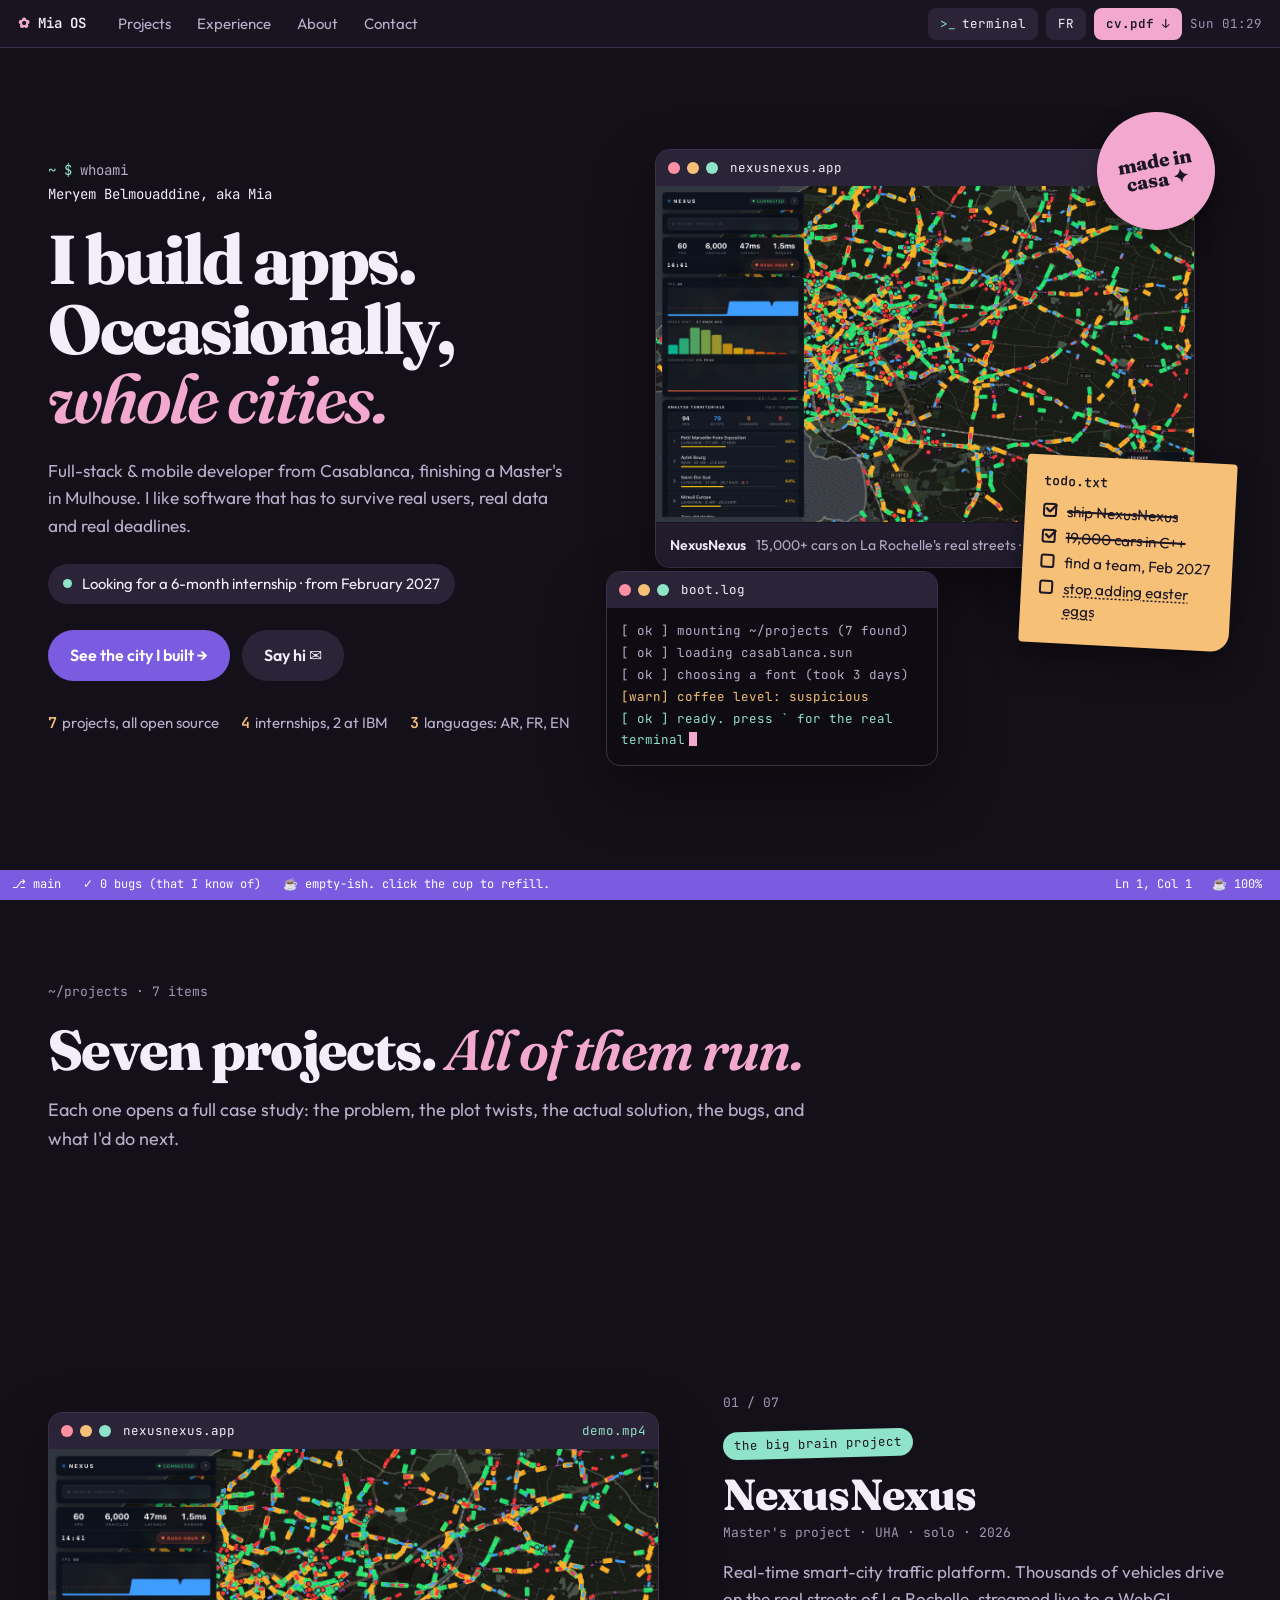
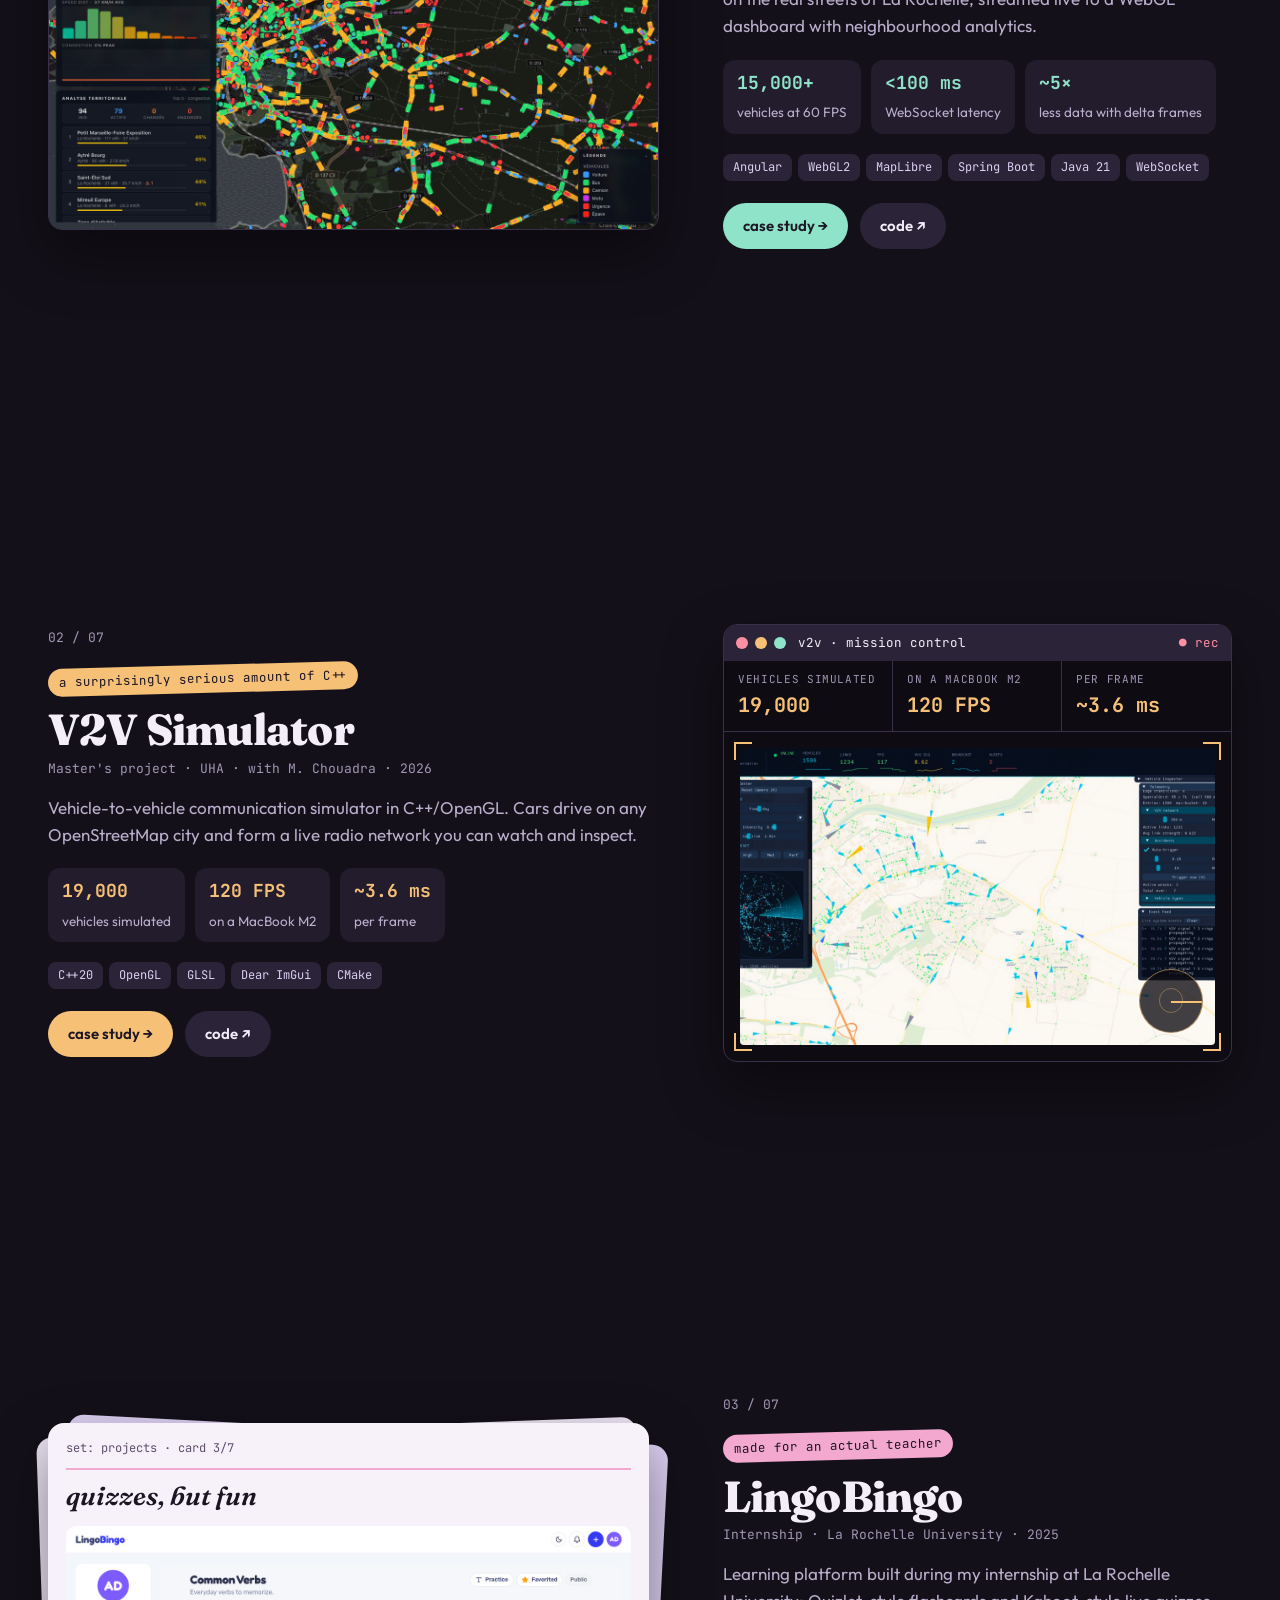
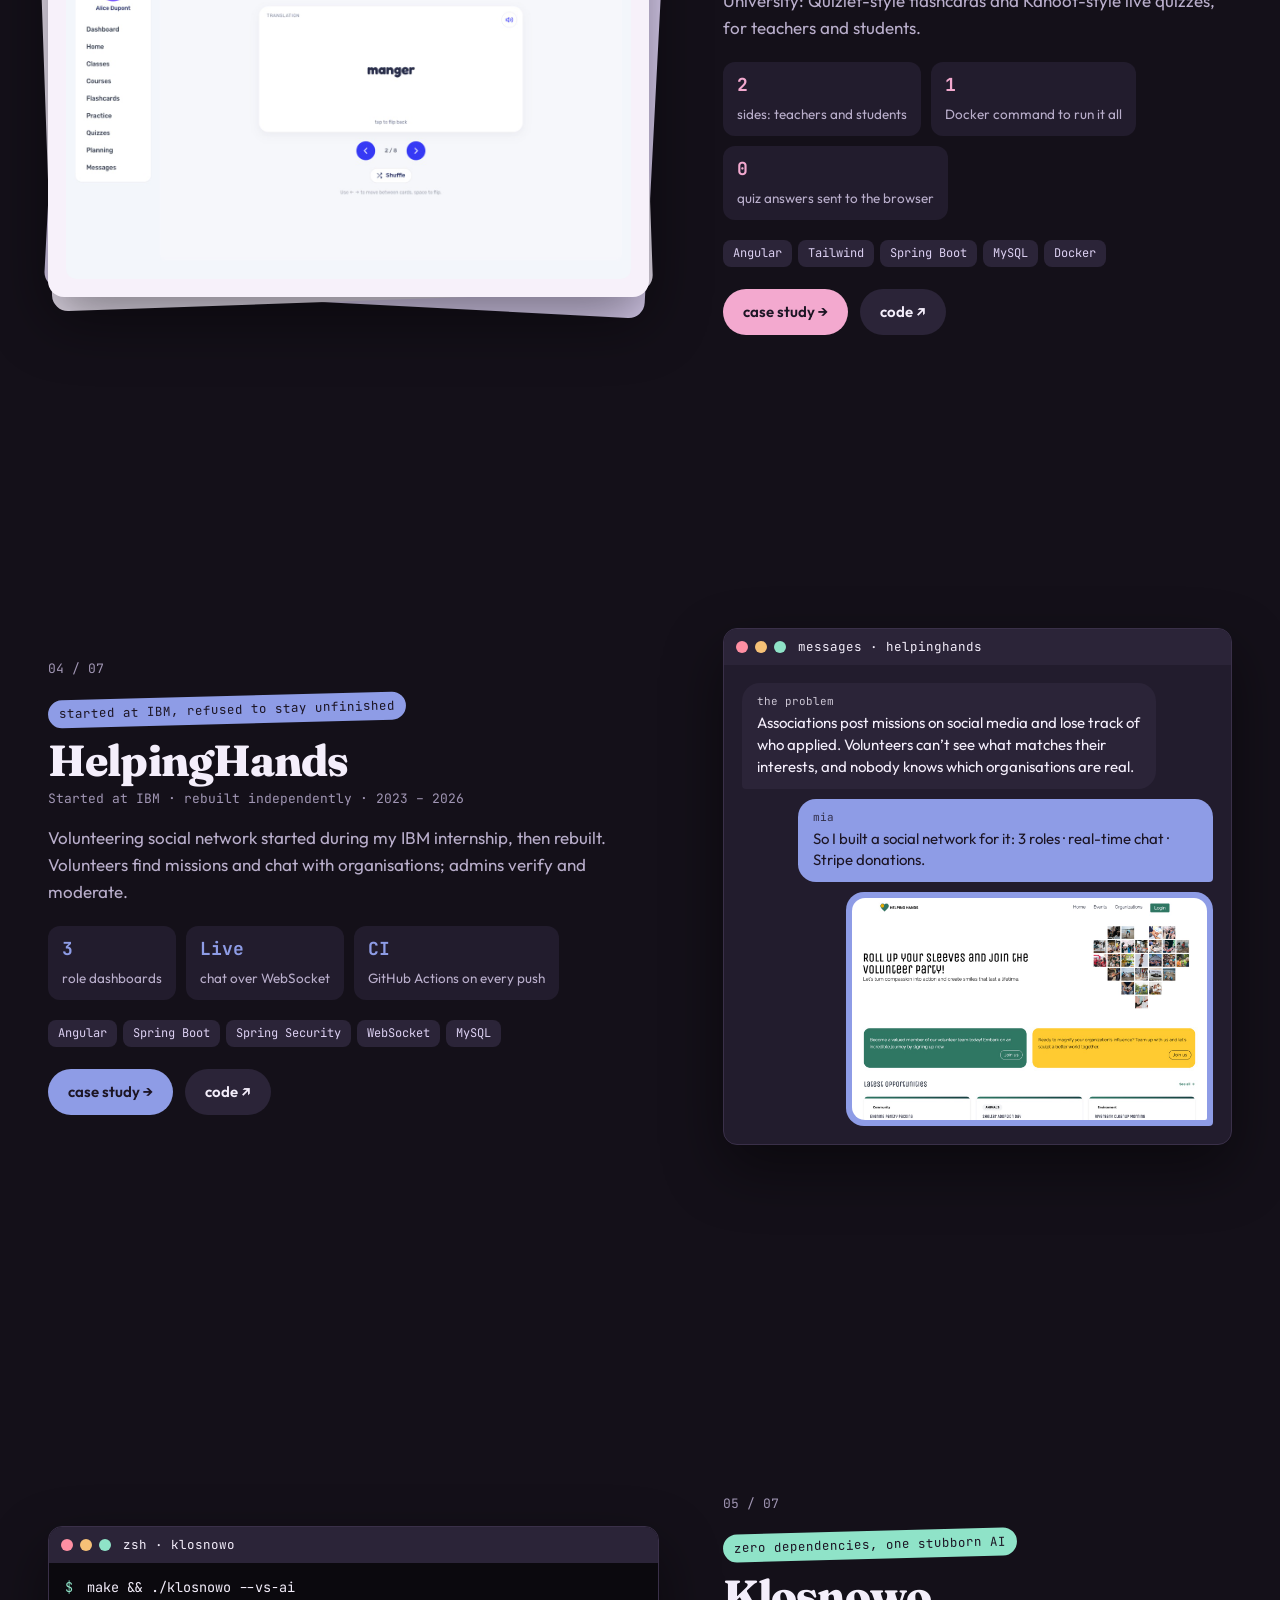
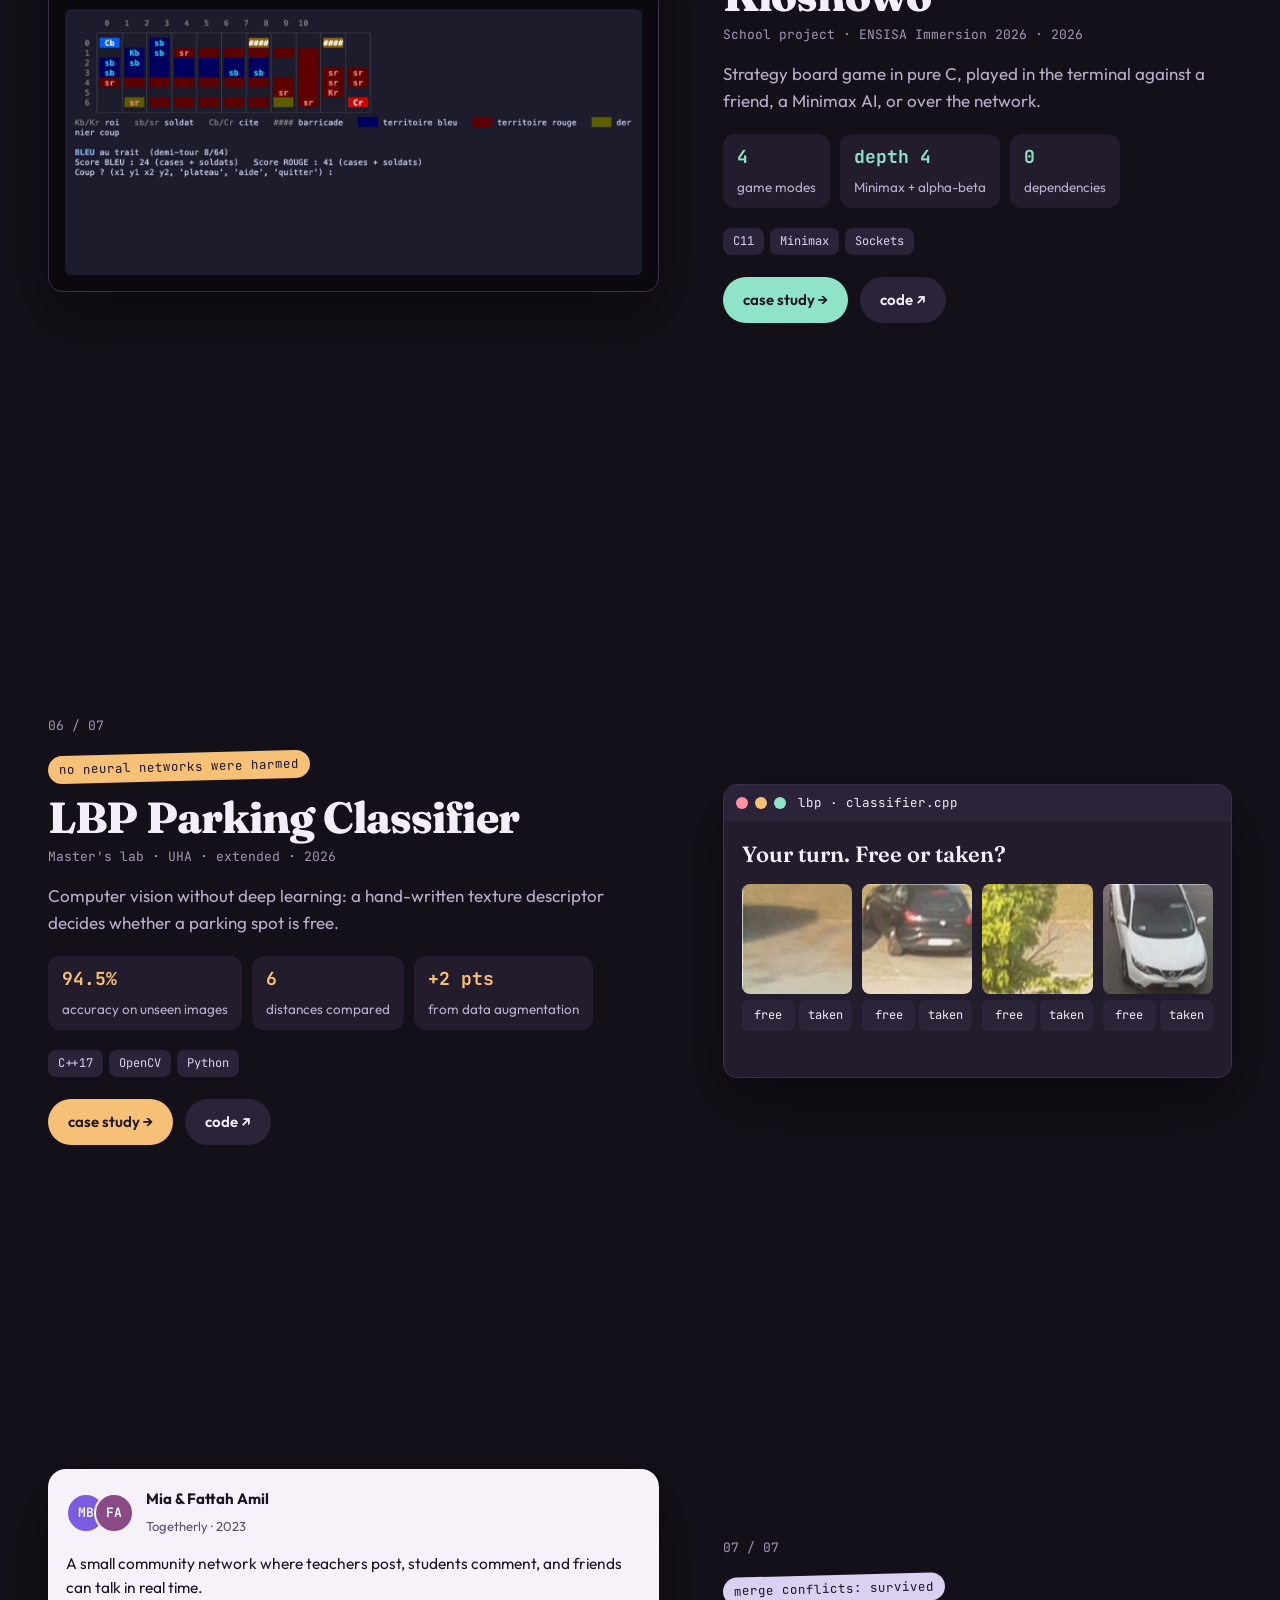
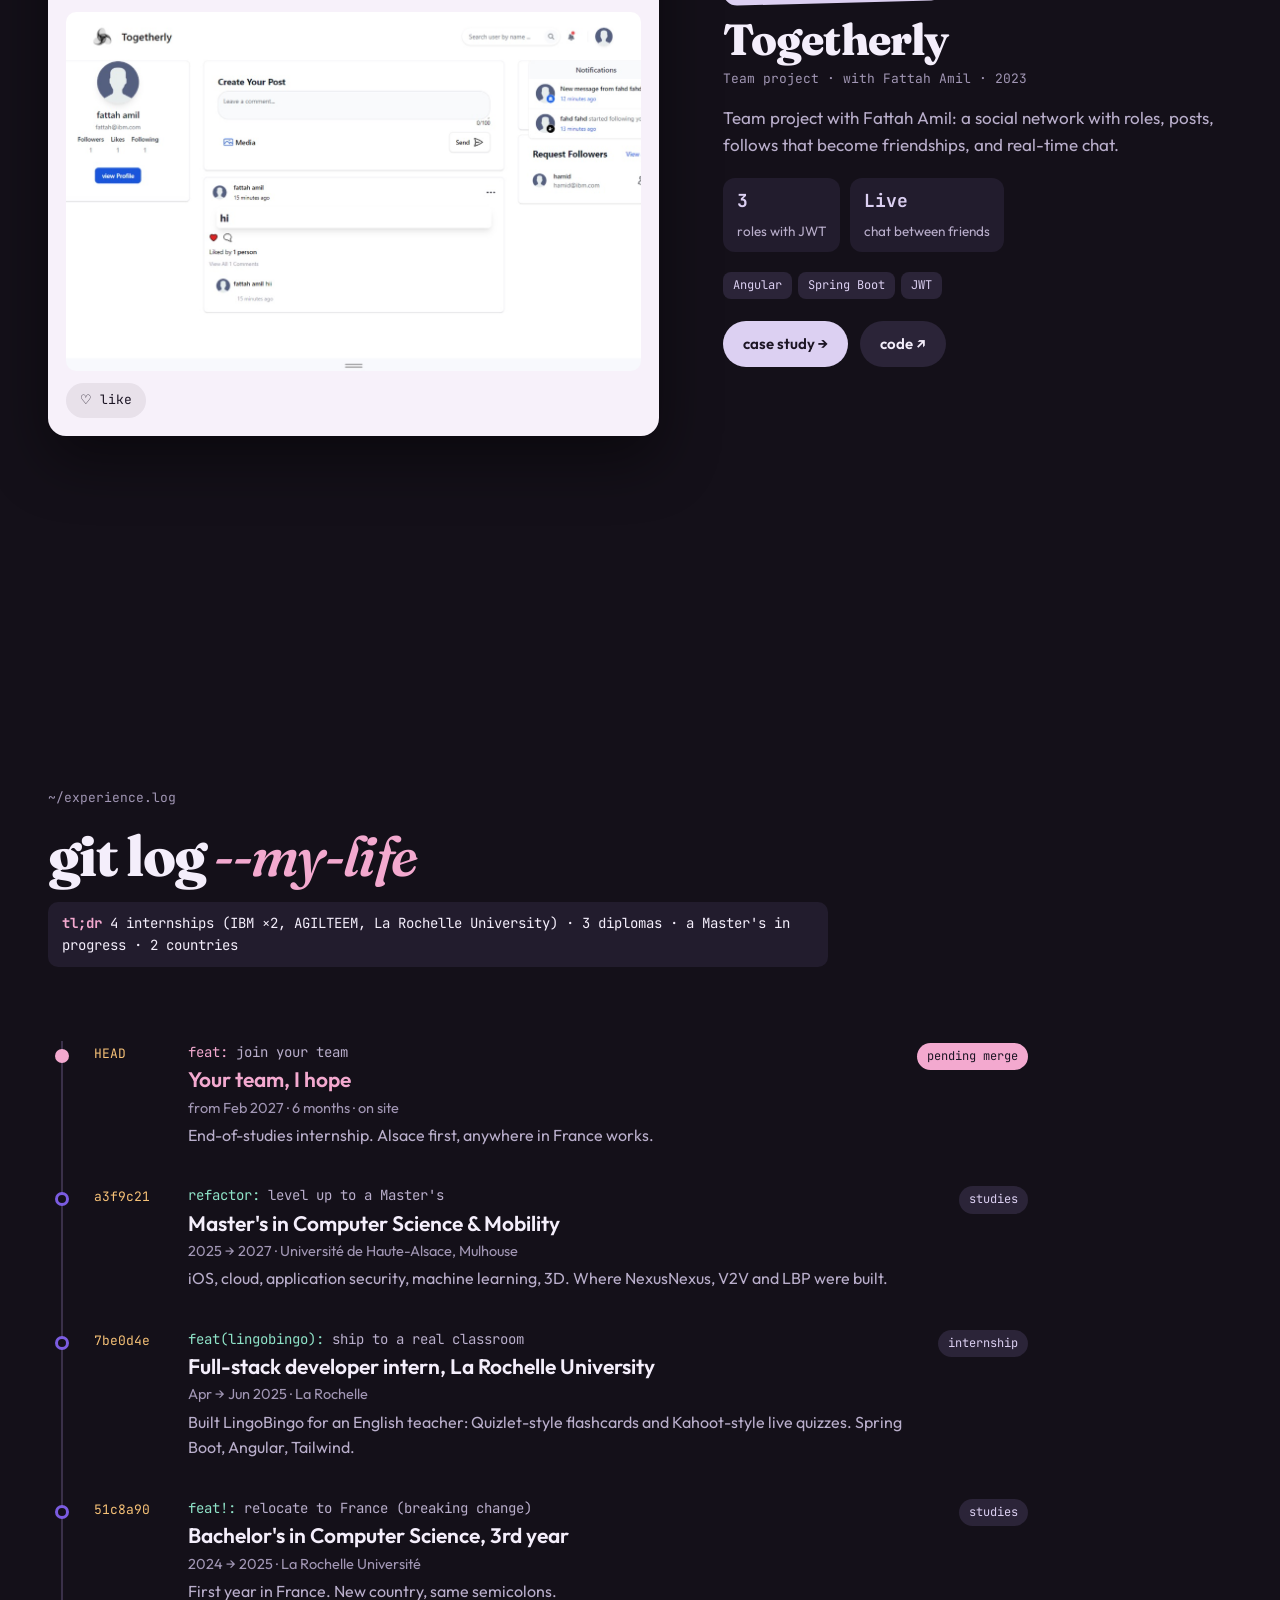
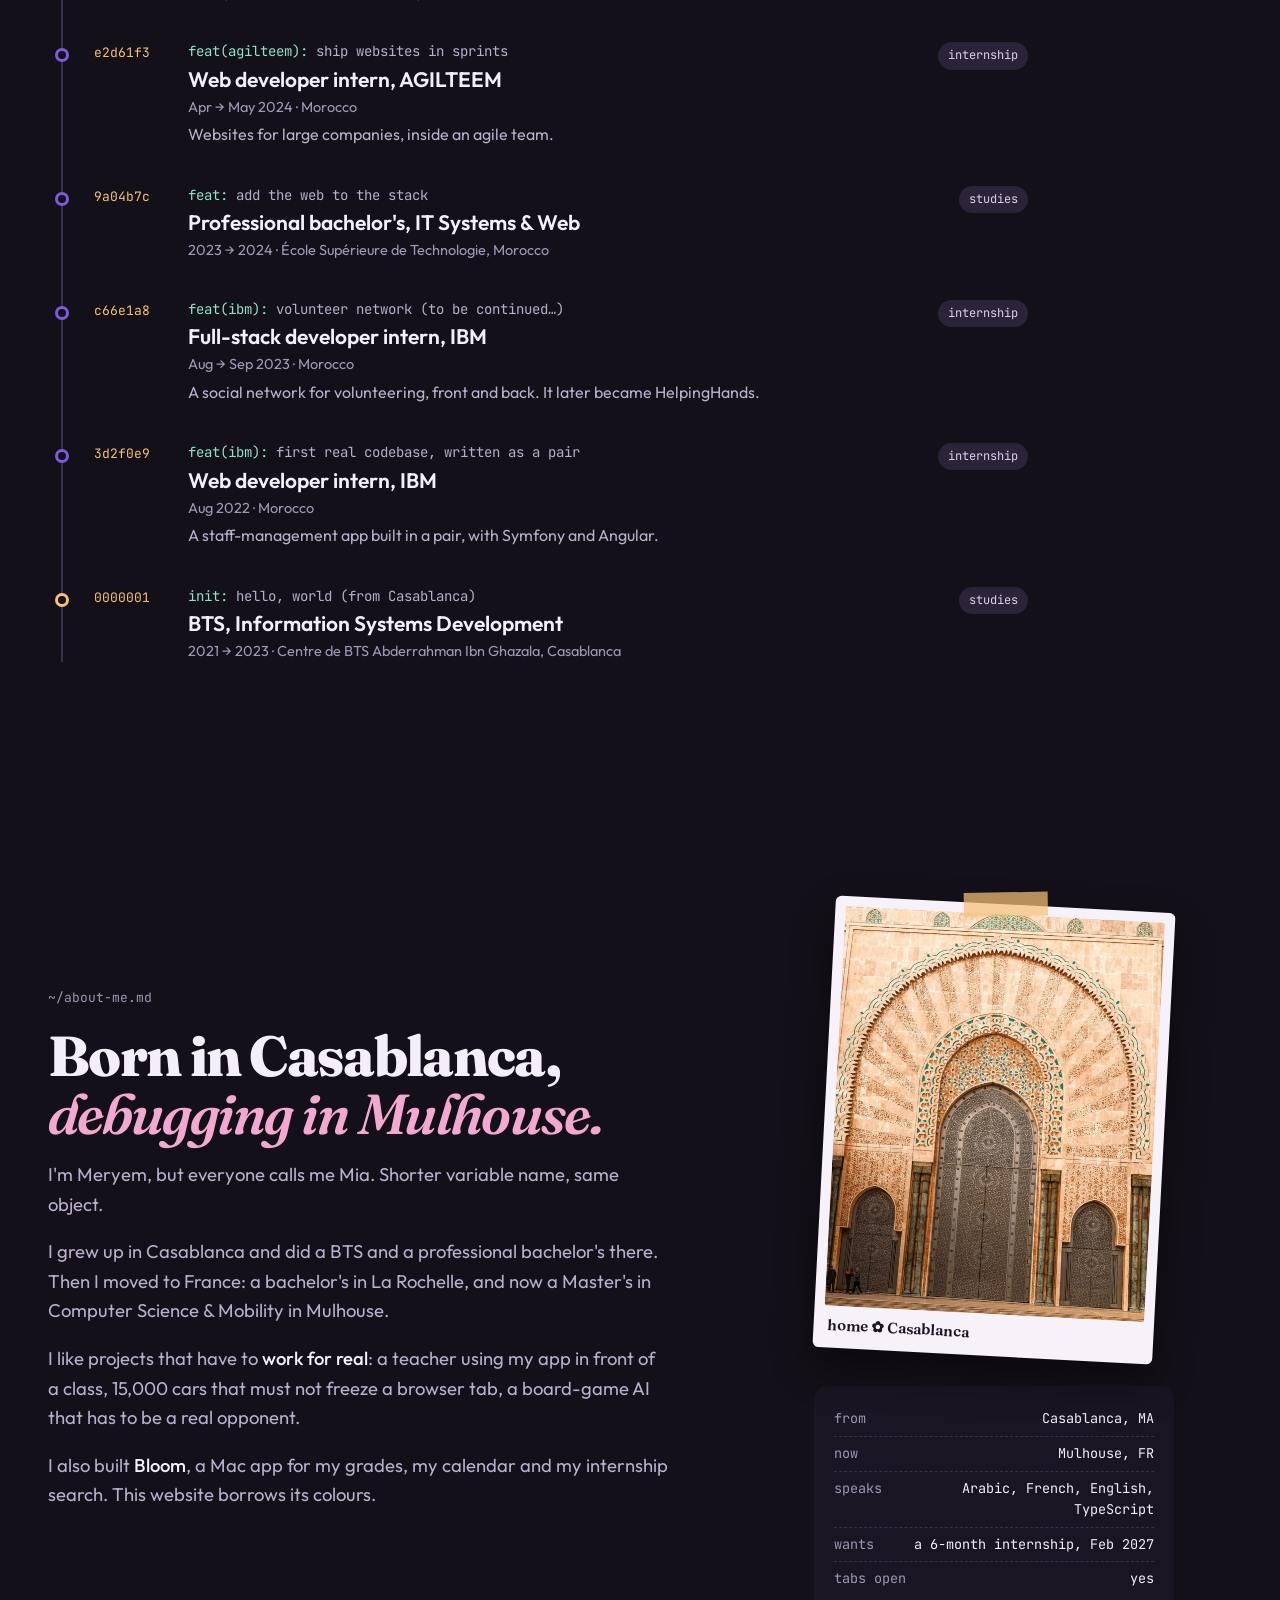
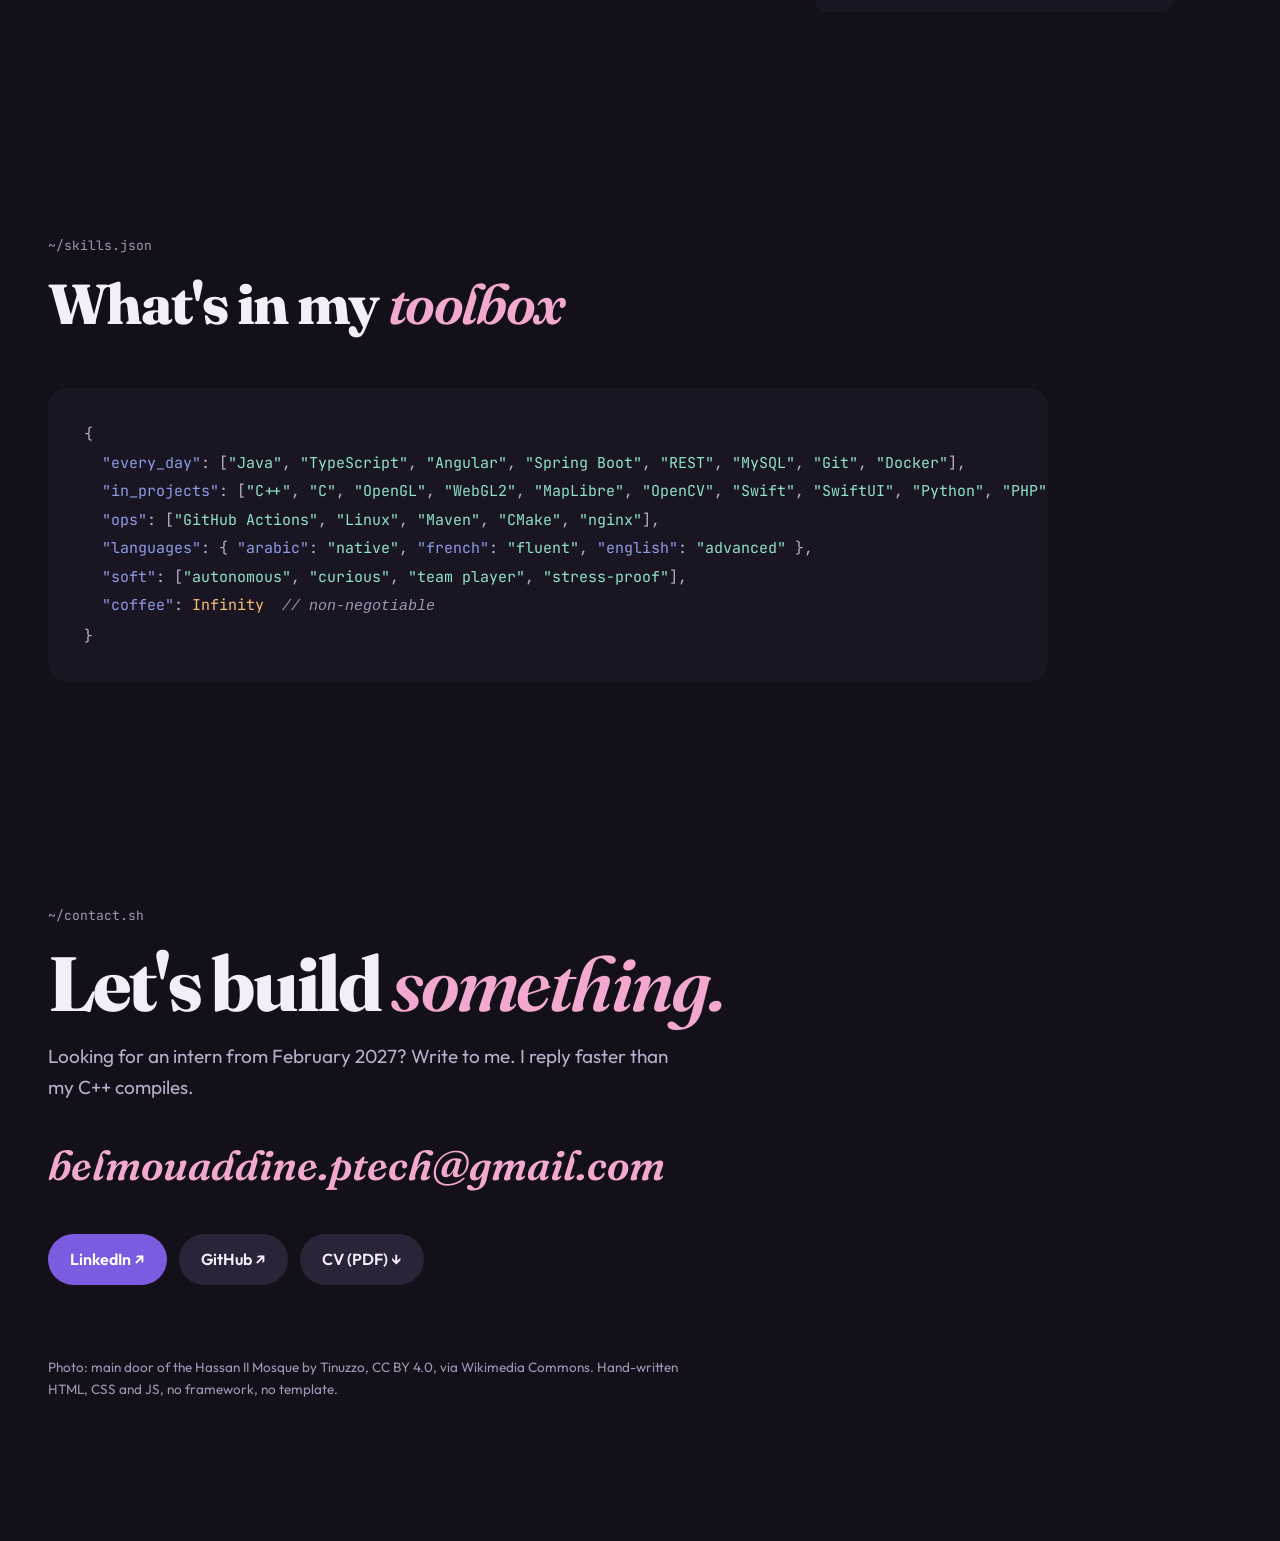
==== commit 9e6fd5b1: "One project per screen with scroll snapping; phone, iPhone and iPad layout fixes" ====
--- a/index.html
+++ b/index.html
@@ -183,7 +183,7 @@
 
 <footer class="statusbar">
   <span class="hide-sm">⎇ main</span>
-  <button type="button" class="sb-btn" id="bugBtn" data-i18n="sb.bugs">✓ 0 bugs (that I know of)</button>
+  <button type="button" class="sb-btn" id="bugBtn" data-i18n="sb.bugs">✓ 0 bugs<span class="hide-sm"> (that I know of)</span></button>
   <span class="sb-msg" id="sbMsg" aria-live="polite"></span>
   <span class="sb-right"><span class="hide-sm" id="sbLine">Ln 1, Col 1</span><button type="button" class="sb-btn" id="sbCoffee" aria-label="Refill coffee">☕ 100%</button></span>
 </footer>
--- a/css/style.css
+++ b/css/style.css
@@ -35,7 +35,7 @@
 }
 
 *, *::before, *::after { margin: 0; padding: 0; box-sizing: border-box; }
-html { scroll-behavior: smooth; scroll-padding-top: calc(var(--bar) + 32px); }
+html { scroll-behavior: smooth; scroll-padding-top: var(--bar); scroll-snap-type: y proximity; -webkit-text-size-adjust: 100%; text-size-adjust: 100%; }
 body { background: var(--bg); color: var(--text); font-family: var(--sans); font-size: 17px; line-height: 1.6; -webkit-font-smoothing: antialiased; overflow-x: hidden; padding-bottom: var(--status); }
 a { color: inherit; text-decoration: none; }
 img, video { display: block; max-width: 100%; }
@@ -50,7 +50,7 @@
 .skip:focus { top: 12px; }
 
 /* ================= menu bar ================= */
-.menubar { position: sticky; top: 0; z-index: 100; height: var(--bar); display: flex; align-items: center; gap: 20px; padding: 0 18px; background: rgba(26, 21, 34, .92); backdrop-filter: blur(10px); -webkit-backdrop-filter: blur(10px); border-bottom: 1px solid var(--line); }
+.menubar { position: sticky; top: 0; z-index: 100; height: var(--bar); display: flex; align-items: center; gap: 20px; padding: 0 18px; background: rgba(26, 21, 34, .97); backdrop-filter: blur(10px); -webkit-backdrop-filter: blur(10px); border-bottom: 1px solid var(--line); }
 .brand { font-family: var(--mono); font-weight: 600; font-size: 14px; white-space: nowrap; }
 .brand-mark { color: var(--rose); display: inline-block; transition: transform .6s var(--pop); }
 .brand:hover .brand-mark { transform: rotate(180deg); }
@@ -70,7 +70,7 @@
 /* ================= buttons ================= */
 .actions { display: flex; flex-wrap: wrap; gap: 12px; }
 .btn { display: inline-flex; align-items: center; gap: 8px; padding: 13px 22px; border-radius: 999px; font-weight: 600; font-size: 16px; transition: transform .25s var(--pop), background-color .2s, filter .2s; }
-.btn:hover { transform: translateY(-3px) rotate(-1deg); }
+@media (hover: hover) { .btn:hover { transform: translateY(-3px) rotate(-1deg); } }
 .btn:active { transform: translateY(0) scale(.97); }
 .btn-violet { background: var(--violet); color: #fff; }
 .btn-violet:hover { background: var(--violet-2); }
@@ -147,24 +147,21 @@
 .section h2 em { font-weight: 600; }
 .section-head > p:not(.path) { color: var(--muted); font-size: 18px; }
 
-/* ================= projects ================= */
-.projects { display: grid; grid-template-columns: repeat(12, minmax(0, 1fr)); gap: 88px 40px; }
-.proj { grid-column: span 6; min-width: 0; }
-.proj.skin-feature { grid-column: 1 / -1; display: grid; grid-template-columns: minmax(0, 1.45fr) minmax(0, 1fr); gap: 48px; align-items: center; }
-#p-v2v, #p-klosnowo, #p-lbp { grid-column: span 7; }
-#p-lingobingo, #p-helpinghands, #p-togetherly { grid-column: span 5; }
+/* ================= projects: one per screen ================= */
+.projects { display: flex; flex-direction: column; }
+.proj { min-height: calc(100svh - var(--bar) - var(--status)); display: grid; grid-template-columns: minmax(0, 1.2fr) minmax(0, 1fr); gap: 64px; align-items: center; padding: 48px 0; scroll-snap-align: start; }
+.proj:nth-child(even) .proj-media { order: 2; }
 .proj-media { transition: transform .4s var(--pop); }
-.proj:hover .proj-media { transform: translateY(-4px) rotate(-.4deg); }
+@media (hover: hover) { .proj:hover .proj-media { transform: translateY(-4px) rotate(-.4deg); } }
 .shot { display: block; overflow: hidden; }
-.shot img, .shot video { width: 100%; height: auto; aspect-ratio: 16 / 10; object-fit: cover; object-position: top; transition: transform .6s var(--ease); }
-.shot:hover img { transform: scale(1.03); }
-.proj-info { padding: 26px 4px 0; }
-.skin-feature .proj-info { padding: 0; }
+.shot img, .shot video { width: 100%; height: auto; aspect-ratio: 16 / 10; max-height: 52svh; object-fit: cover; object-position: top; transition: transform .6s var(--ease); }
+@media (hover: hover) { .shot:hover img { transform: scale(1.03); } }
+.proj-info { padding: 0; }
+.count { font-family: var(--mono); font-size: 13px; color: var(--faint); margin-bottom: 14px; }
 .label { display: inline-block; font-family: var(--mono); font-size: 12.5px; color: var(--ink); background: var(--accent); padding: 4px 11px; border-radius: 999px; transform: rotate(-1.5deg); margin-bottom: 14px; }
-.proj h3 { font-family: var(--display); font-weight: 800; font-size: clamp(1.9rem, 2.6vw, 2.5rem); line-height: 1.05; letter-spacing: -.02em; margin-bottom: 6px; }
-.skin-feature h3 { font-size: clamp(2.4rem, 3.6vw, 3.4rem); }
+.proj h3 { font-family: var(--display); font-weight: 800; font-size: clamp(2.2rem, 3.4vw, 3.2rem); line-height: 1.05; letter-spacing: -.02em; margin-bottom: 6px; }
 .proj h3 a:hover { color: var(--accent); }
-.role { font-family: var(--mono); font-size: 13px; color: var(--faint); margin-bottom: 12px; }
+.role { font-family: var(--mono); font-size: 13px; color: var(--faint); margin-bottom: 14px; }
 .desc { color: var(--muted); margin-bottom: 20px; max-width: 60ch; }
 .figs { display: flex; flex-wrap: wrap; gap: 10px; margin-bottom: 20px; }
 .fig { background: var(--card); border-radius: 12px; padding: 9px 14px; }
@@ -318,7 +315,7 @@
 .term-out a { color: var(--amber); text-decoration: underline; }
 .term-in { display: flex; gap: 10px; padding: 12px 18px; background: var(--panel); }
 .term-in label { color: var(--mint); white-space: nowrap; }
-.term-in input { flex: 1; min-width: 0; background: none; border: 0; outline: 0; color: var(--text); font: inherit; caret-color: var(--rose); }
+.term-in input { flex: 1; min-width: 0; background: none; border: 0; outline: 0; color: var(--text); font: inherit; font-size: 16px; caret-color: var(--rose); }
 .bugrep { width: min(560px, 92vw); margin: auto; background: var(--paper); color: var(--ink); border-radius: 14px; padding: 26px 28px; box-shadow: var(--shadow); }
 .bug-title { font-family: var(--mono); font-size: 13px; font-weight: 600; color: #A23A74; margin-bottom: 14px; }
 .bug-body { font-family: var(--mono); font-size: 14px; line-height: 1.7; white-space: pre-wrap; margin-bottom: 22px; }
@@ -427,15 +424,22 @@
   .desktop > .s-casa { position: absolute; right: -6px; top: -26px; width: 96px; height: 96px; font-size: 16px; }
   .win-main .win-bar, .win-term .win-bar, .note { cursor: default; }
   main > .section { padding: 92px 28px; }
-  .proj, .proj.skin-feature, #p-v2v, #p-klosnowo, #p-lbp, #p-lingobingo, #p-helpinghands, #p-togetherly { grid-column: 1 / -1; }
-  .proj.skin-feature { grid-template-columns: 1fr; gap: 28px; }
-  .skin-feature .proj-info { padding: 0 4px; }
-  .projects { grid-template-columns: minmax(0, 1fr); gap: 80px; }
-  .proj-media { max-width: 760px; }
   .about { grid-template-columns: 1fr; gap: 48px; }
   .case { padding: 32px 28px 96px; }
   .case-block { grid-template-columns: 1fr; gap: 16px; margin-bottom: 76px; }
   .twists { grid-template-columns: 1fr; }
+}
+@media (max-width: 1100px) and (min-width: 900px) {
+  .proj { gap: 40px; }
+  .shot img, .shot video { max-height: 44svh; }
+  .proj .tags { display: none; }
+}
+@media (max-width: 899px) {
+  .proj { grid-template-columns: minmax(0, 1fr); gap: 28px; align-content: center; padding: 32px 0; }
+  .proj:nth-child(even) .proj-media { order: 0; }
+  .proj-media { width: 100%; max-width: 680px; }
+  .shot img, .shot video { max-height: 30svh; }
+  .bubble.img .shot img, .post .shot img { max-height: 22svh; }
 }
 @media (max-width: 860px) {
   .topnav { display: none; }
@@ -463,5 +467,63 @@
   .next-case { padding: 24px; }
   .bugs li { grid-template-columns: 1fr; gap: 4px; }
   .statusbar { gap: 8px; }
+
+  /* hero: the window right under the buttons, no boot log */
+  .hero h1 { margin-bottom: 18px; }
+  .lead { margin-bottom: 18px; }
+  .status-chip { font-size: 14px; margin-bottom: 20px; }
+  .facts { margin-top: 22px; gap: 6px 16px; font-size: 14px; }
+  .win-term { display: none; }
+  .note { padding: 12px 14px 14px; max-width: 220px; }
+  .note li { font-size: 14px; }
+
+  /* projects: each one fits one phone screen */
+  .proj { gap: 18px; padding: 24px 0; }
+  .proj { gap: 14px; padding: 10px 0; }
+  .shot img, .shot video { max-height: 26svh; }
+  .win-bar { height: 32px; }
+  .telemetry { display: none; }
+  .mc-screen { margin: 12px; }
+  .radar { width: 44px; height: 44px; }
+  .bubble.them { display: -webkit-box; -webkit-line-clamp: 2; -webkit-box-orient: vertical; overflow: hidden; font-size: 13.5px; }
+  .bubble.me:not(.img) { display: none; }
+  .chat-body { padding: 12px; gap: 8px; }
+  .bubble.img { width: 86%; }
+  .flash { padding: 12px 14px 14px; }
+  .flash-tab { padding-bottom: 6px; margin-bottom: 8px; }
+  .flash-q { font-size: 18px; margin-bottom: 6px; }
+  .tty-line { font-size: 12px; padding: 10px 12px 8px; }
+  .tty .shot { margin: 0 12px 12px; }
+  .viewer-ask { font-size: 18px; padding: 12px 14px 8px; }
+  .patches { grid-template-columns: repeat(4, minmax(0, 1fr)); gap: 8px; padding: 0 14px; }
+  .patch figcaption { flex-direction: column; gap: 4px; }
+  .patch button { font-size: 11.5px; padding: 7px 2px; }
+  .viewer-out { min-height: 34px; padding: 8px 14px 10px; font-size: 12px; }
+  .post { padding: 14px; }
+  .post-text { display: none; }
+  .like { margin-top: 8px; padding: 5px 12px; font-size: 12px; }
+  .count { display: inline-block; margin: 0 8px 8px 0; font-size: 12px; }
+  .role { white-space: nowrap; overflow: hidden; text-overflow: ellipsis; }
+  .proj .fig:nth-child(n+3) { display: none; }
+  .flash-tab { display: none; }
+  .bubble.img .shot img, .post .shot img { max-height: 17svh; }
+  .mc-screen { margin: 10px; }
+  .viewer-out { min-height: 0; }
+  .viewer-out:empty { padding: 0 0 12px; }
+  .avatars i { width: 32px; height: 32px; font-size: 11px; }
+  .post-head { margin-bottom: 10px; }
+  .label { font-size: 11.5px; margin-bottom: 8px; }
+  .proj h3 { font-size: 1.9rem; }
+  .role { font-size: 12px; margin-bottom: 8px; }
+  .desc { font-size: 15px; line-height: 1.5; margin-bottom: 12px; display: -webkit-box; -webkit-line-clamp: 3; -webkit-box-orient: vertical; overflow: hidden; }
+  .figs { gap: 6px; margin-bottom: 14px; }
+  .fig { padding: 6px 10px; border-radius: 10px; }
+  .fig b { font-size: 15px; }
+  .fig span { font-size: 11.5px; }
+  .proj .tags { display: none; }
+  .proj .actions .btn { padding: 10px 18px; font-size: 14.5px; }
 }
 .path-inline { color: var(--faint); font-weight: 400; margin-left: 6px; }
+@media (max-width: 899px) { .bubble.img .shot img { max-height: 18svh; } }
+@media (max-width: 600px) { .bubble.them { display: none; } .bubble.img .shot img { max-height: 24svh; } }
+@media (max-width: 400px) { .flash .shot img { max-height: 21svh; } .viewer-ask { font-size: 16px; } }
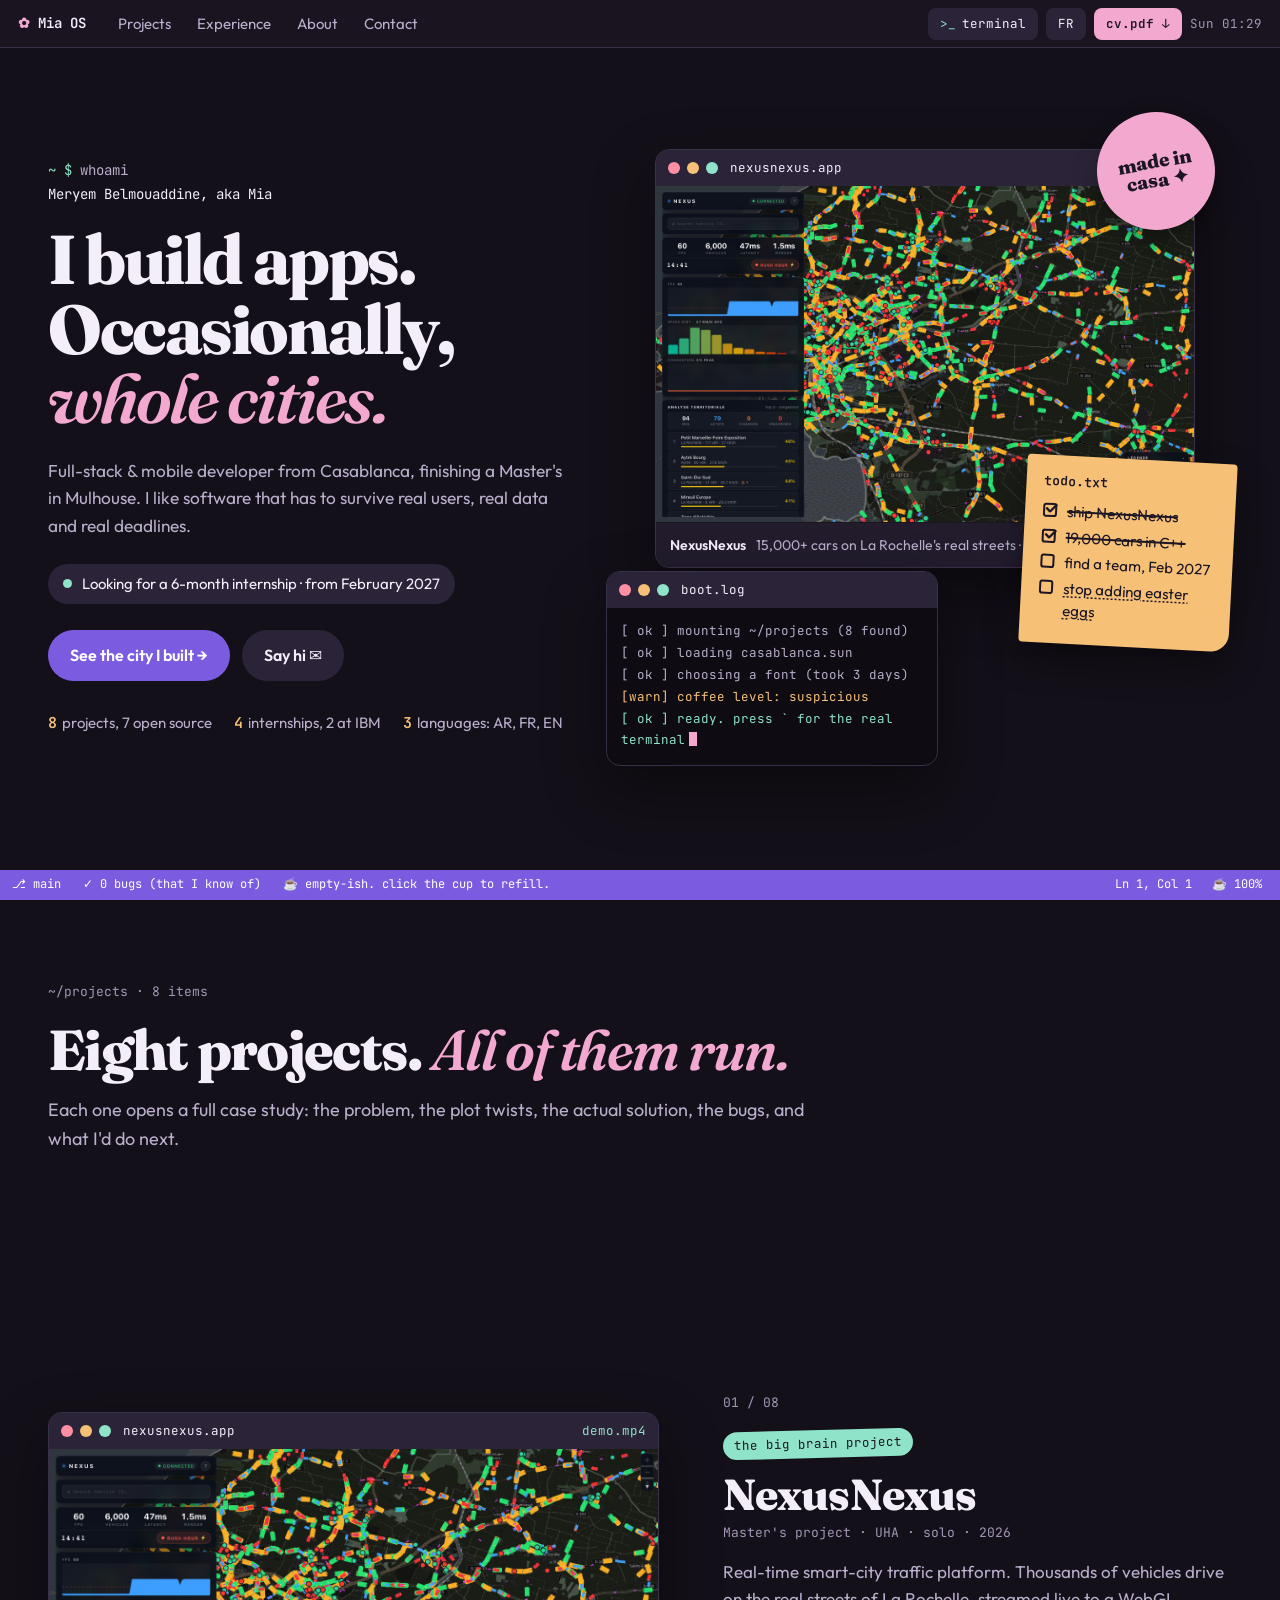
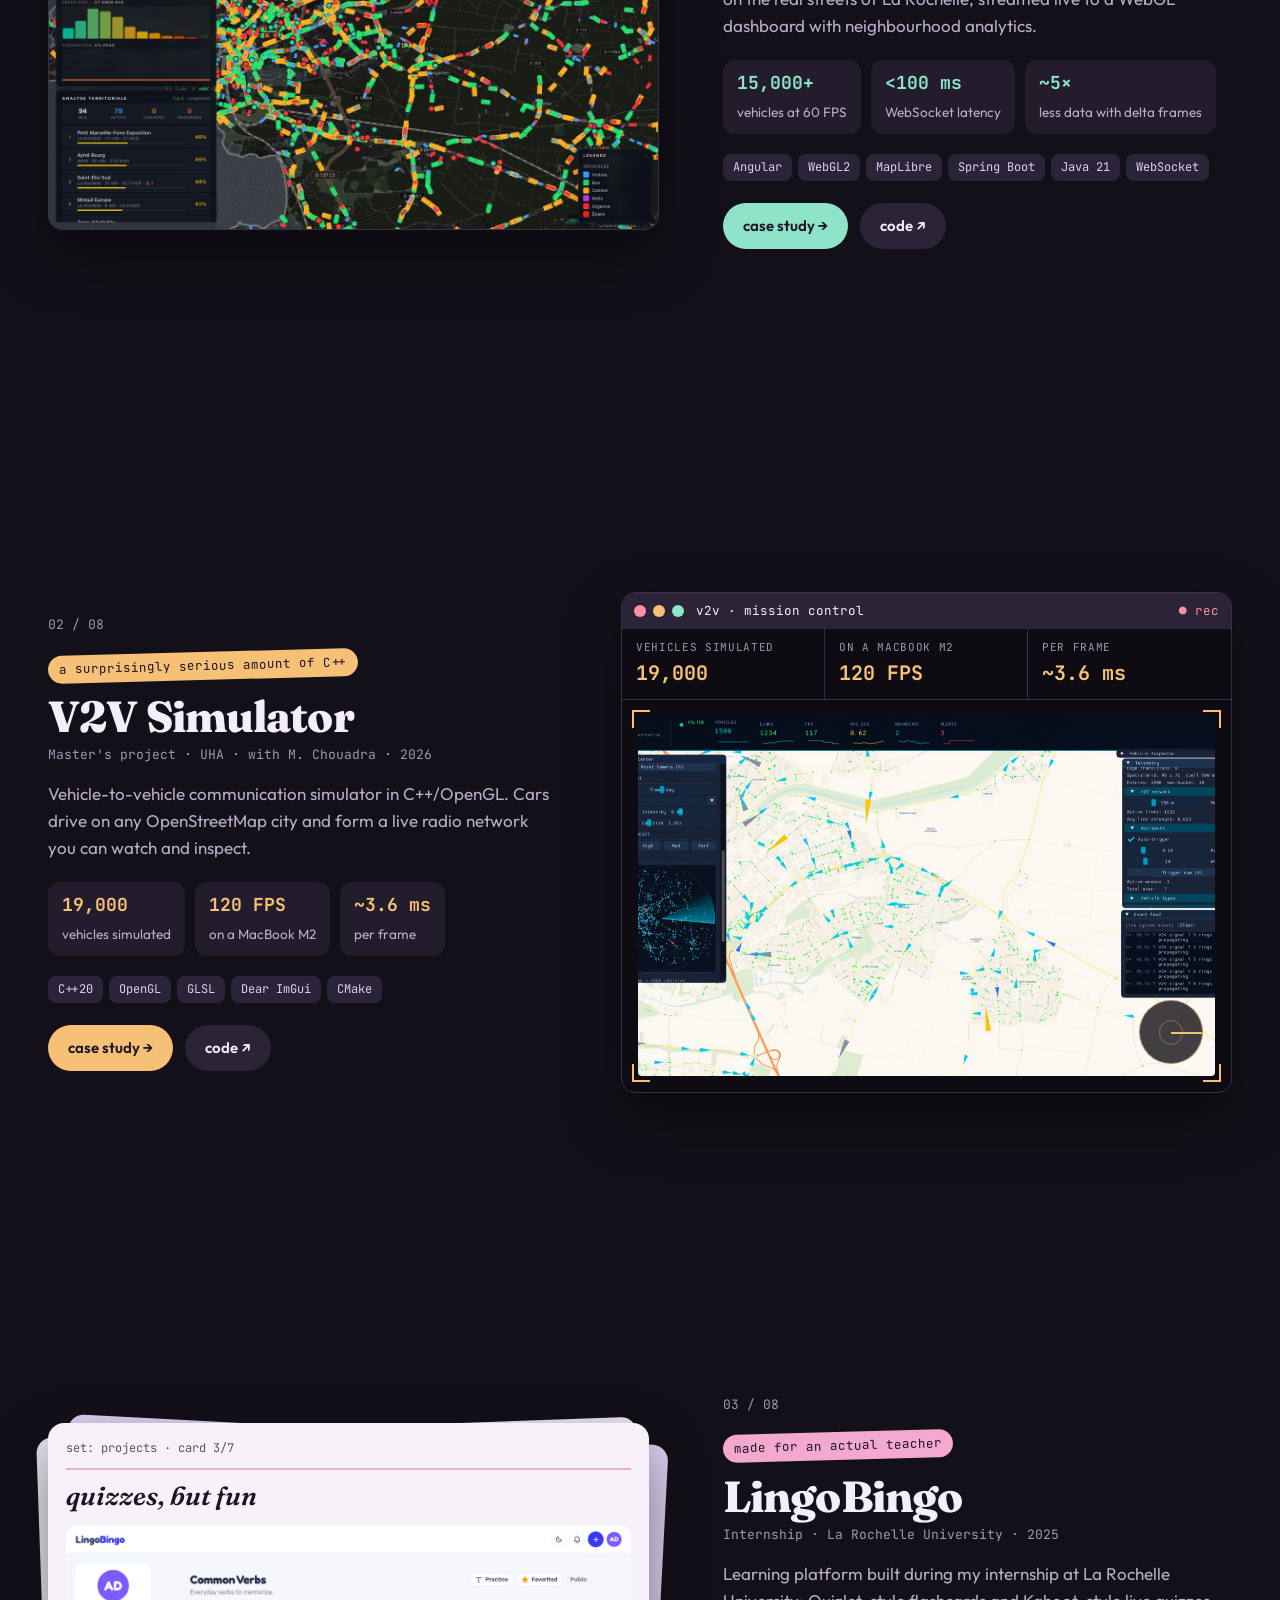
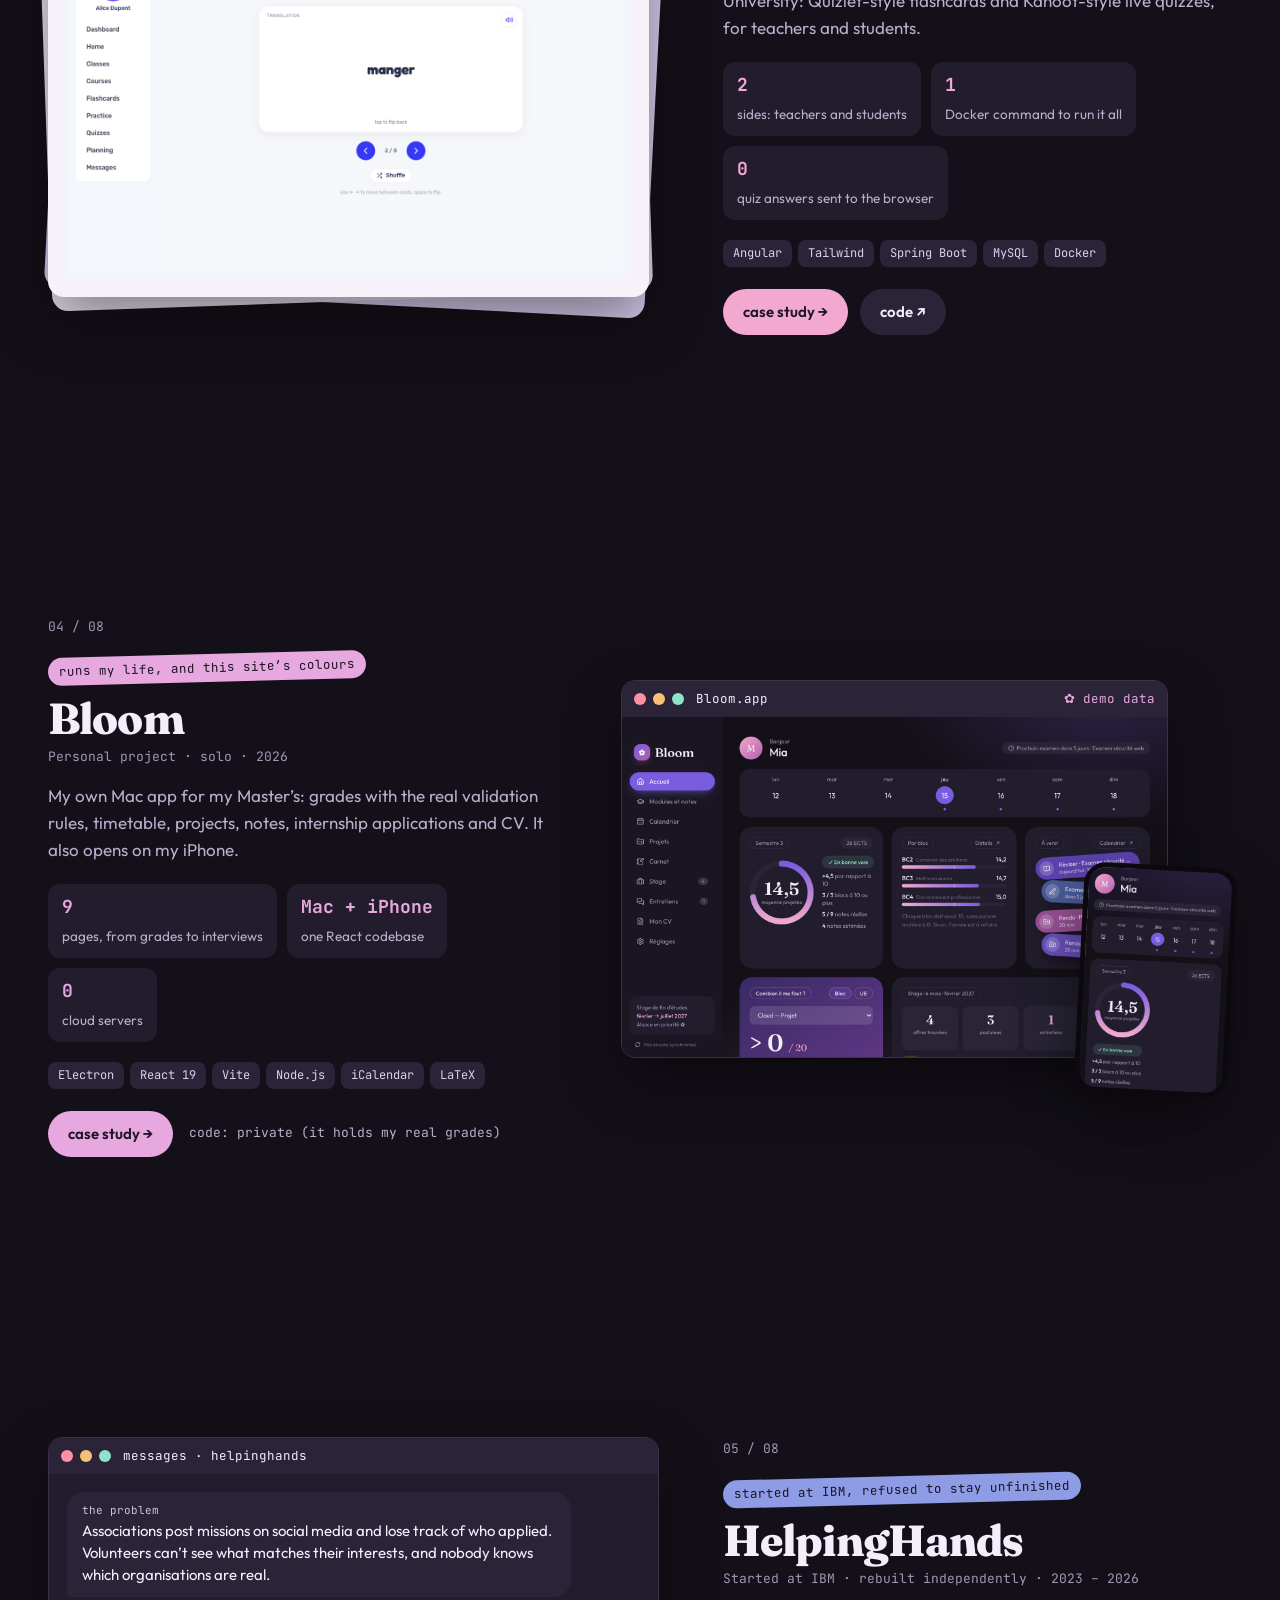
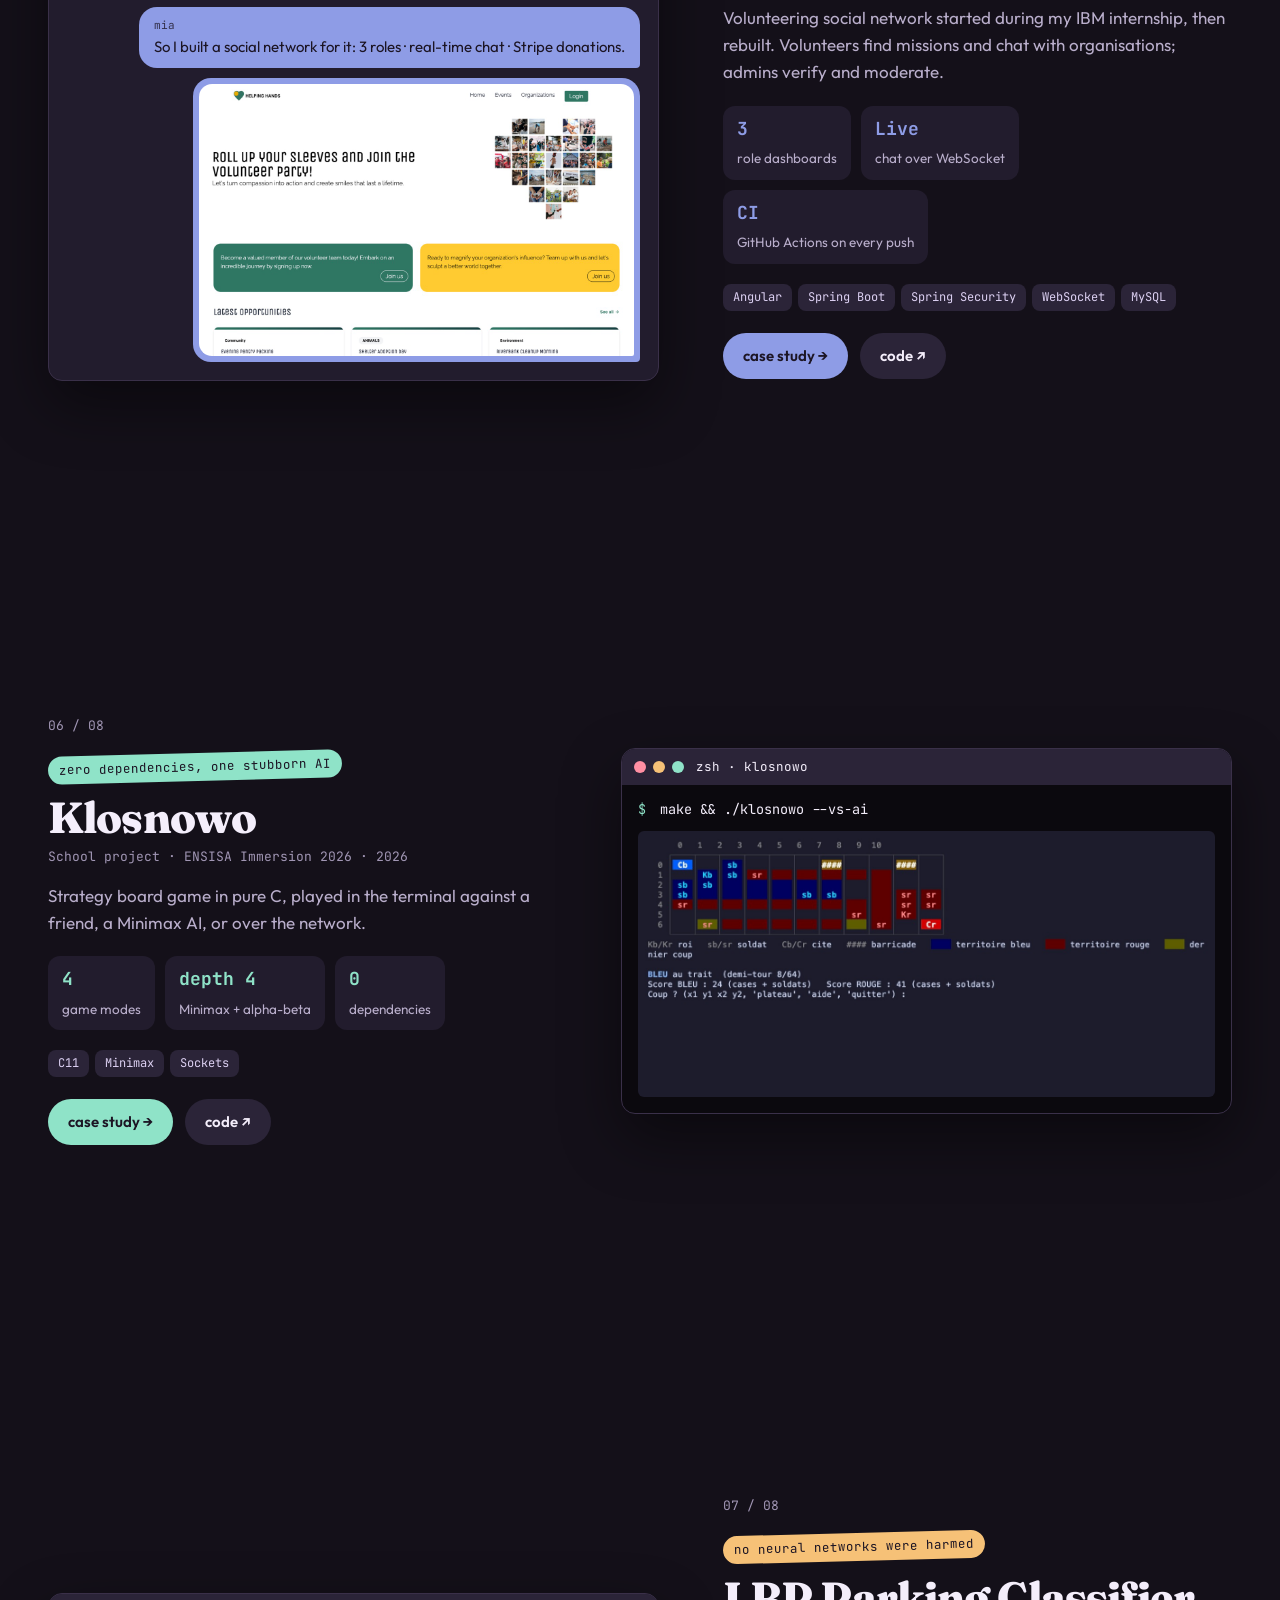
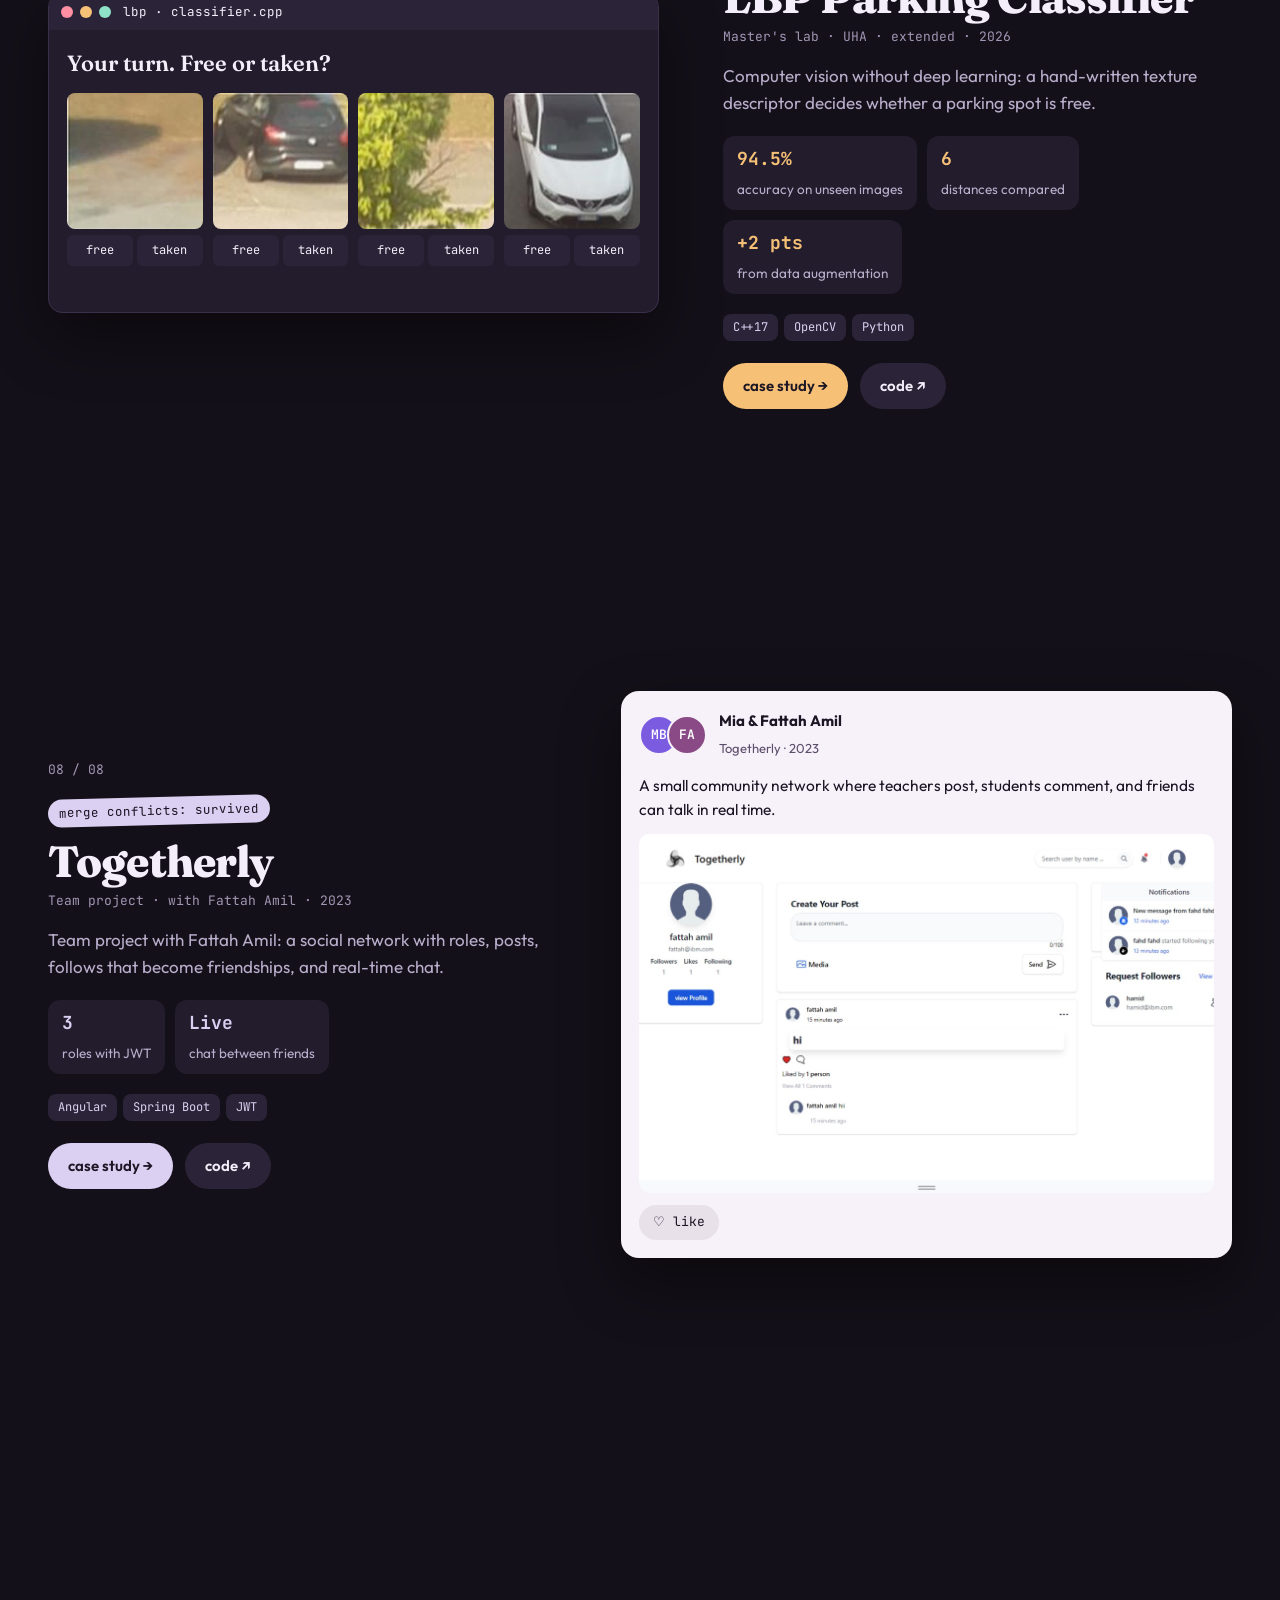
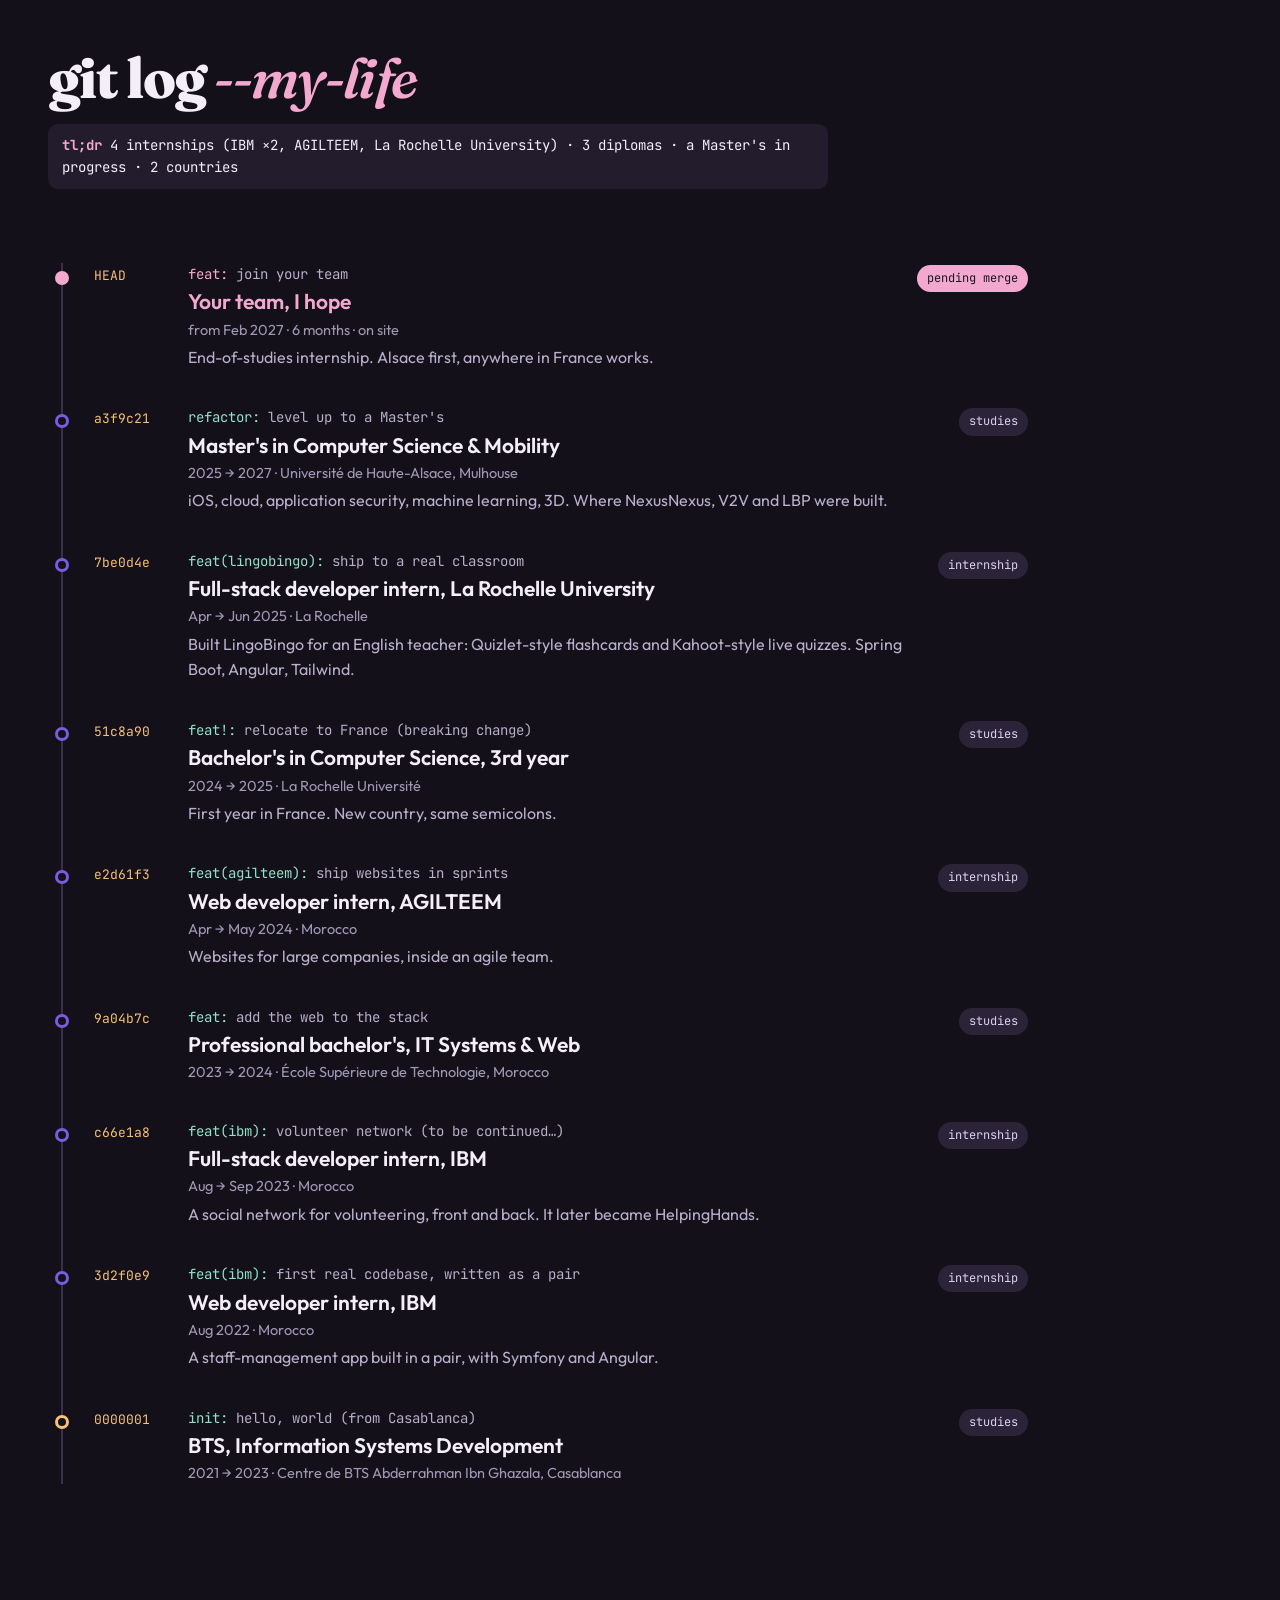
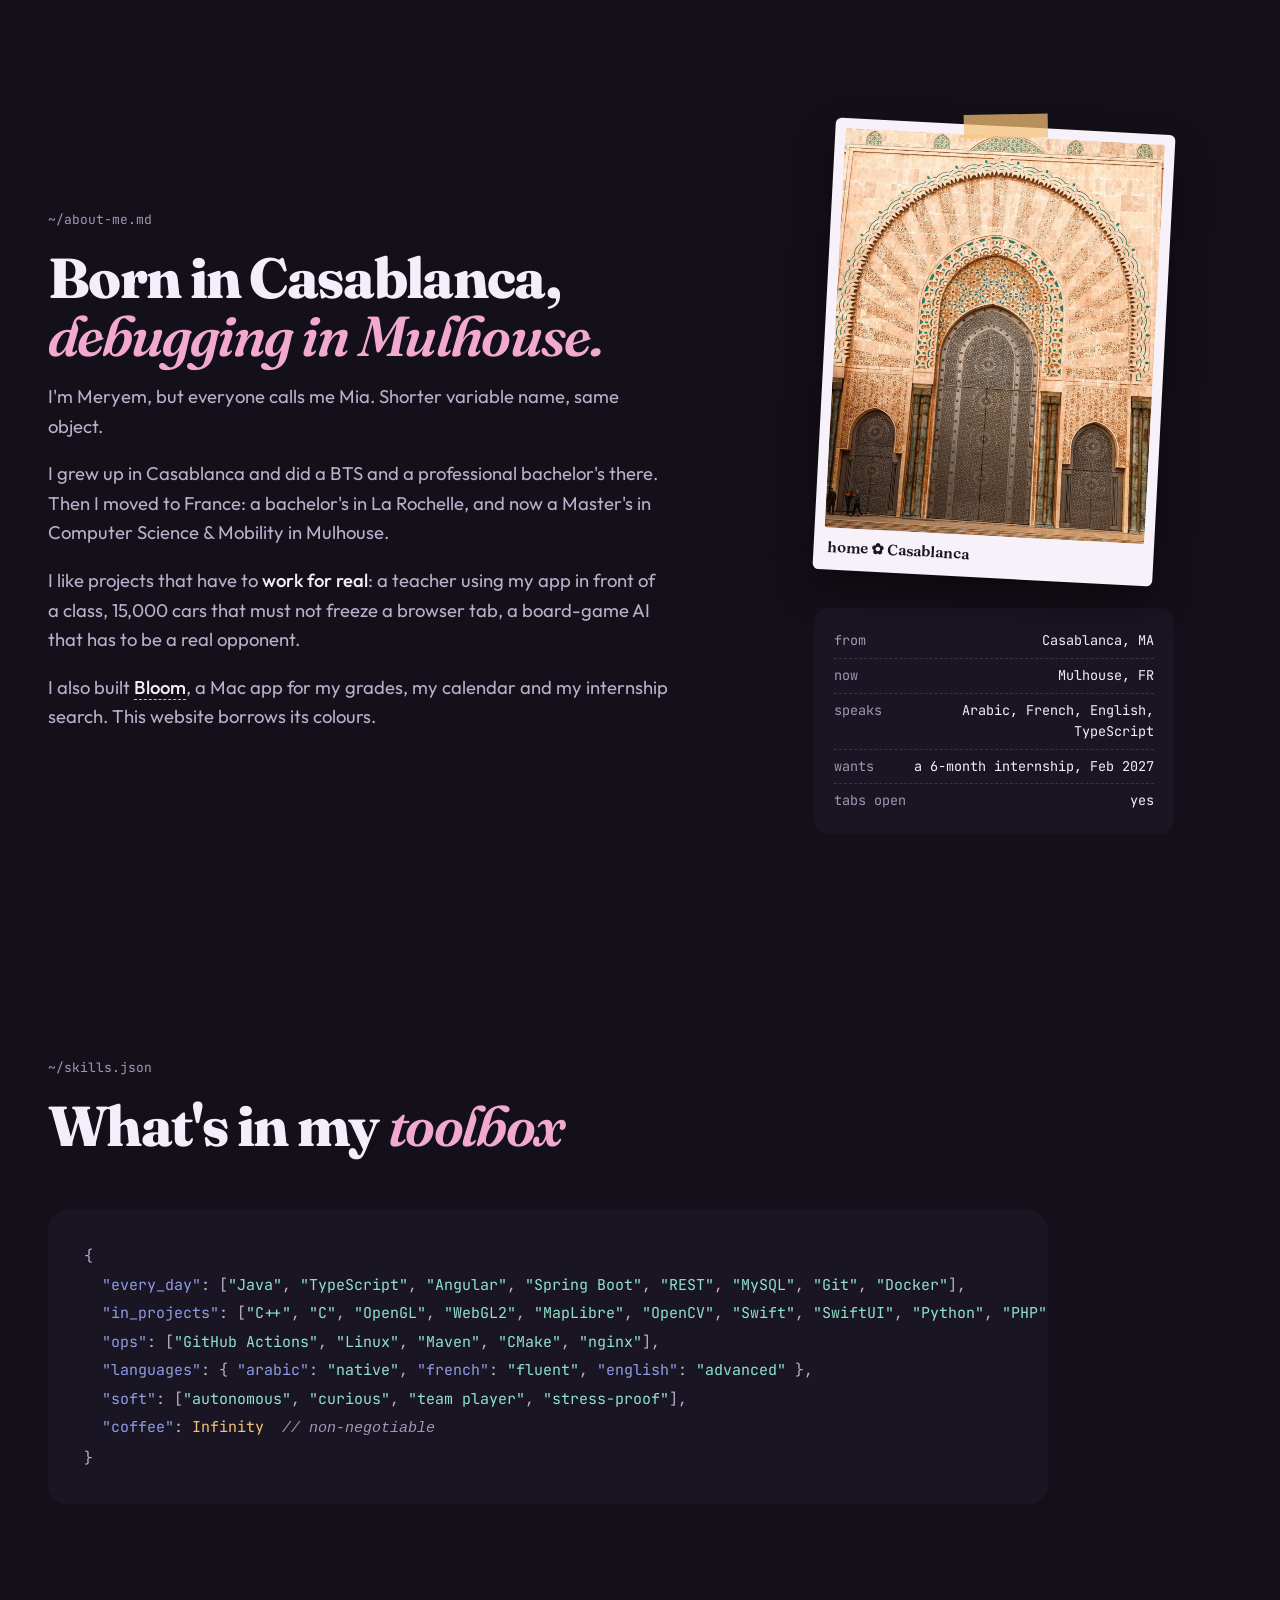
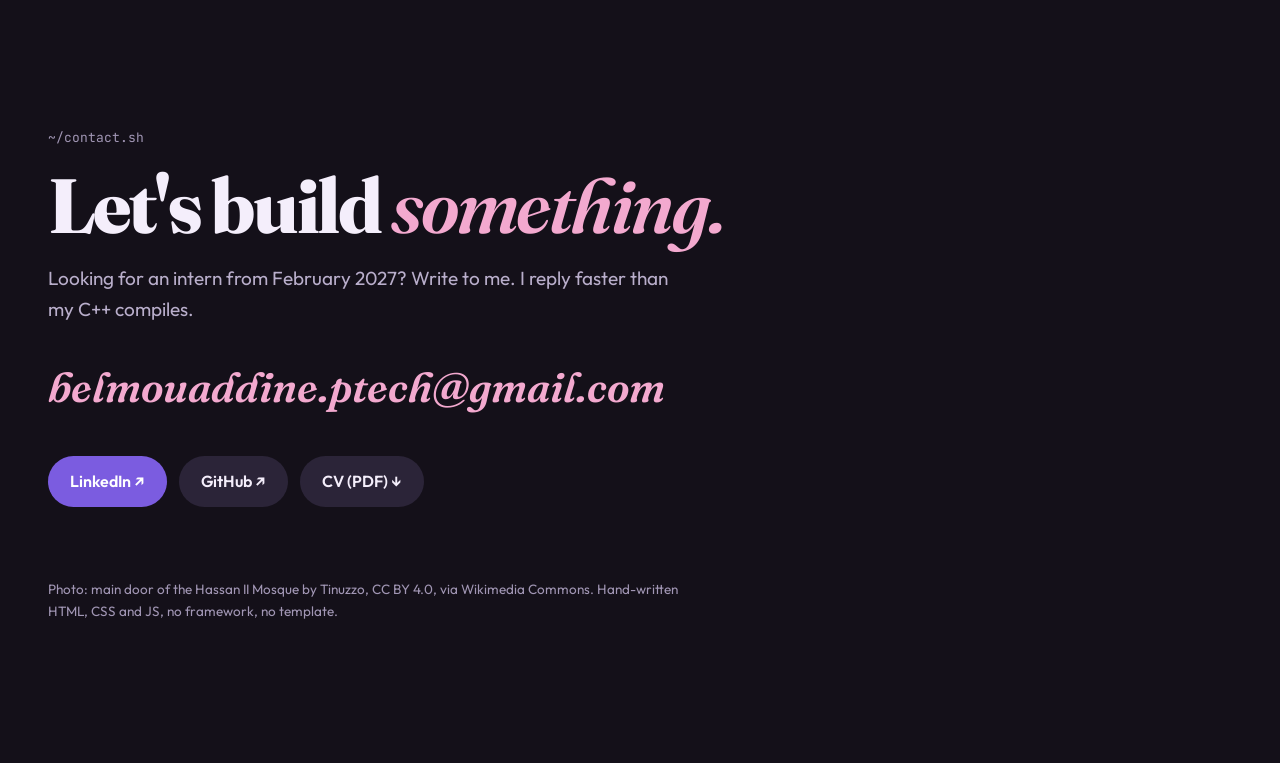
==== commit 47b58c29: "Add Bloom: project card with Mac and iPhone views, case study, demo-data screenshots" ====
--- a/index.html
+++ b/index.html
@@ -56,7 +56,7 @@
         <a class="btn btn-ghost" href="#contact" data-i18n="hero.cta2">Say hi ✉</a>
       </div>
       <ul class="facts" aria-label="Quick facts">
-        <li data-i18n="hero.f1"><b>7</b> projects, all open source</li>
+        <li data-i18n="hero.f1"><b>8</b> projects, 7 open source</li>
         <li data-i18n="hero.f2"><b>4</b> internships, 2 at IBM</li>
         <li data-i18n="hero.f3"><b>3</b> languages: AR, FR, EN</li>
       </ul>
@@ -77,7 +77,7 @@
 
       <article class="win win-term" style="--x:-2%;--y:70%" aria-hidden="true">
         <div class="win-bar" data-drag><span class="lights"><i></i><i></i><i></i></span><span class="win-title">boot.log</span></div>
-        <pre class="boot" id="boot"><span data-i18n="boot.1">[ ok ] mounting ~/projects (7 found)</span>
+        <pre class="boot" id="boot"><span data-i18n="boot.1">[ ok ] mounting ~/projects (8 found)</span>
 <span data-i18n="boot.2">[ ok ] loading casablanca.sun</span>
 <span data-i18n="boot.3">[ ok ] choosing a font (took 3 days)</span>
 <span data-i18n="boot.4">[warn] coffee level: suspicious</span>
@@ -101,8 +101,8 @@
   <!-- ================= projects ================= -->
   <section class="section" id="projects" data-file="projects/">
     <header class="section-head">
-      <p class="path">~/projects <span data-i18n="proj.count">· 7 items</span></p>
-      <h2 data-i18n="proj.title">Seven projects. <em>All of them run.</em></h2>
+      <p class="path">~/projects <span data-i18n="proj.count">· 8 items</span></p>
+      <h2 data-i18n="proj.title">Eight projects. <em>All of them run.</em></h2>
       <p data-i18n="proj.sub">Each one opens a full case study: the problem, the plot twists, the actual solution, the bugs, and what I'd do next.</p>
     </header>
     <div class="projects" id="projectList"></div>
@@ -136,7 +136,7 @@
       <p data-i18n="about.p1">I'm Meryem, but everyone calls me Mia. Shorter variable name, same object.</p>
       <p data-i18n="about.p2">I grew up in Casablanca and did a BTS and a professional bachelor's there. Then I moved to France: a bachelor's in La Rochelle, and now a Master's in Computer Science &amp; Mobility in Mulhouse.</p>
       <p data-i18n="about.p3">I like projects that have to <b>work for real</b>: a teacher using my app in front of a class, 15,000 cars that must not freeze a browser tab, a board-game AI that has to be a real opponent.</p>
-      <p data-i18n="about.p4">I also built <b>Bloom</b>, a Mac app for my grades, my calendar and my internship search. This website borrows its colours.</p>
+      <p data-i18n="about.p4">I also built <a class="inline" href="work/bloom/"><b>Bloom</b></a>, a Mac app for my grades, my calendar and my internship search. This website borrows its colours.</p>
     </div>
     <div class="about-desk">
       <figure class="polaroid big" style="--r:3deg"><span class="tape" aria-hidden="true"></span><img src="assets/main-entrance-door-at-the-hassan-ii.jpg" alt="The main door of the Hassan II Mosque in Casablanca" width="1263" height="1600" loading="lazy"><figcaption class="cap" data-i18n="about.cap">home ✿ Casablanca</figcaption></figure>
--- a/css/style.css
+++ b/css/style.css
@@ -20,6 +20,7 @@
   --mint: #8FE3C8;
   --amber: #F6C177;
   --lilac: #DCD0F2;
+  --bloom: #E7A8E0;
   --paper: #F7F1FA;
   --ink: #1C1524;
   --accent: var(--rose);
@@ -150,6 +151,7 @@
 /* ================= projects: one per screen ================= */
 .projects { display: flex; flex-direction: column; }
 .proj { min-height: calc(100svh - var(--bar) - var(--status)); display: grid; grid-template-columns: minmax(0, 1.2fr) minmax(0, 1fr); gap: 64px; align-items: center; padding: 48px 0; scroll-snap-align: start; }
+.proj:nth-child(even) { grid-template-columns: minmax(0, 1fr) minmax(0, 1.2fr); }
 .proj:nth-child(even) .proj-media { order: 2; }
 .proj-media { transition: transform .4s var(--pop); }
 @media (hover: hover) { .proj:hover .proj-media { transform: translateY(-4px) rotate(-.4deg); } }
@@ -227,6 +229,16 @@
 .patch button { flex: 1; font-family: var(--mono); font-size: 12px; padding: 6px 4px; border-radius: 6px; background: var(--card-2); transition: background-color .15s, transform .15s var(--pop); }
 .patch button:hover { background: var(--card-3); transform: translateY(-1px); }
 .viewer-out { min-height: 46px; padding: 12px 18px 16px; font-family: var(--mono); font-size: 13px; color: var(--amber); }
+
+/* Bloom: the Mac app with its iPhone version in front */
+.bloom-set { position: relative; padding: 0 64px 36px 0; }
+.bloom-set .phone { position: absolute; right: 0; bottom: 0; width: 25%; border-radius: 22px; overflow: hidden; border: 5px solid #0B090E; box-shadow: var(--shadow); transform: rotate(3deg); transition: transform .35s var(--pop); }
+.bloom-set .phone img { width: 100%; height: auto; aspect-ratio: 390 / 600; object-fit: cover; object-position: top; }
+@media (hover: hover) { .bloom-set:hover .phone { transform: rotate(0) translateY(-6px); } }
+.private { display: inline-flex; align-items: center; font-family: var(--mono); font-size: 13px; color: var(--muted); padding: 10px 4px; }
+.demo-note { font-family: var(--mono); font-size: 13px; color: var(--faint); margin: -92px 0 92px; }
+a.inline { border-bottom: 1px dashed var(--bloom); }
+a.inline:hover { color: var(--bloom); }
 
 /* Togetherly: a post */
 .post { background: var(--paper); color: var(--ink); border-radius: 18px; padding: 18px; box-shadow: var(--shadow); }
@@ -346,9 +358,9 @@
 .case-block { display: grid; grid-template-columns: 210px minmax(0, 1fr); gap: 32px; margin-bottom: 100px; }
 .statement { font-family: var(--display); font-weight: 600; font-size: clamp(1.5rem, 2.8vw, 2.25rem); line-height: 1.3; letter-spacing: -.015em; color: var(--muted); max-width: 32ch; }
 .statement b { color: var(--text); font-weight: 600; }
-.statement.result { color: var(--text); border-left: 4px solid var(--accent); padding-left: 24px; }
+.statement.result { color: var(--text); }
 .twists { display: grid; grid-template-columns: repeat(3, minmax(0, 1fr)); gap: 16px; }
-.twists article { background: var(--panel); border-radius: 18px; padding: 24px; border-top: 3px solid var(--accent); transition: transform .3s var(--pop); }
+.twists article { background: var(--panel); border-radius: 18px; padding: 24px; transition: transform .3s var(--pop); }
 .twists article:hover { transform: translateY(-4px); }
 .tn { font-family: var(--mono); font-weight: 600; font-size: 14px; color: var(--accent); margin-bottom: 12px; }
 .twists h3 { font-size: 19px; font-weight: 600; line-height: 1.3; margin-bottom: 10px; }
@@ -436,6 +448,7 @@
 }
 @media (max-width: 899px) {
   .proj { grid-template-columns: minmax(0, 1fr); gap: 28px; align-content: center; padding: 32px 0; }
+  .proj:nth-child(even) { grid-template-columns: minmax(0, 1fr); }
   .proj:nth-child(even) .proj-media { order: 0; }
   .proj-media { width: 100%; max-width: 680px; }
   .shot img, .shot video { max-height: 30svh; }
@@ -500,6 +513,9 @@
   .patch button { font-size: 11.5px; padding: 7px 2px; }
   .viewer-out { min-height: 34px; padding: 8px 14px 10px; font-size: 12px; }
   .post { padding: 14px; }
+  .bloom-set { padding: 0 44px 12px 0; }
+  .bloom-set .shot img { max-height: 19svh; }
+  .bloom-set .phone { width: 24%; border-width: 3px; border-radius: 14px; }
   .post-text { display: none; }
   .like { margin-top: 8px; padding: 5px 12px; font-size: 12px; }
   .count { display: inline-block; margin: 0 8px 8px 0; font-size: 12px; }
